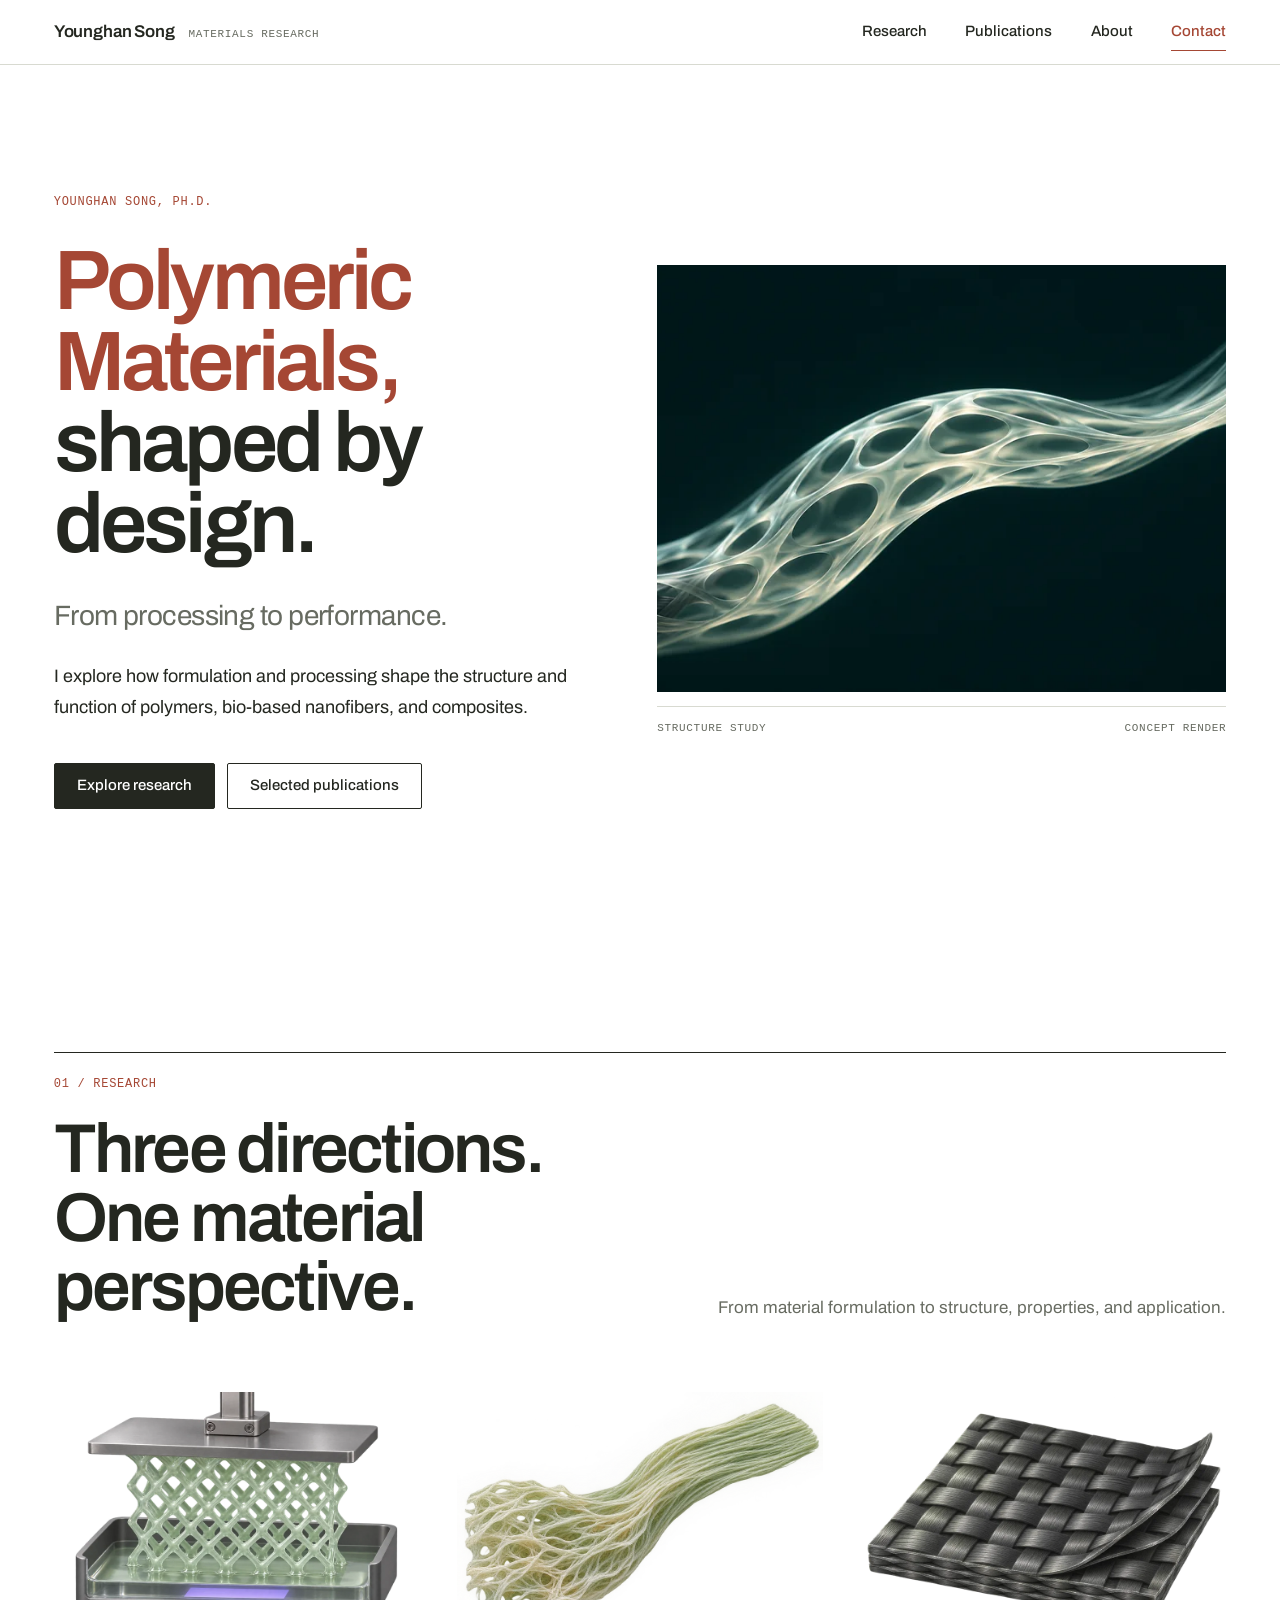
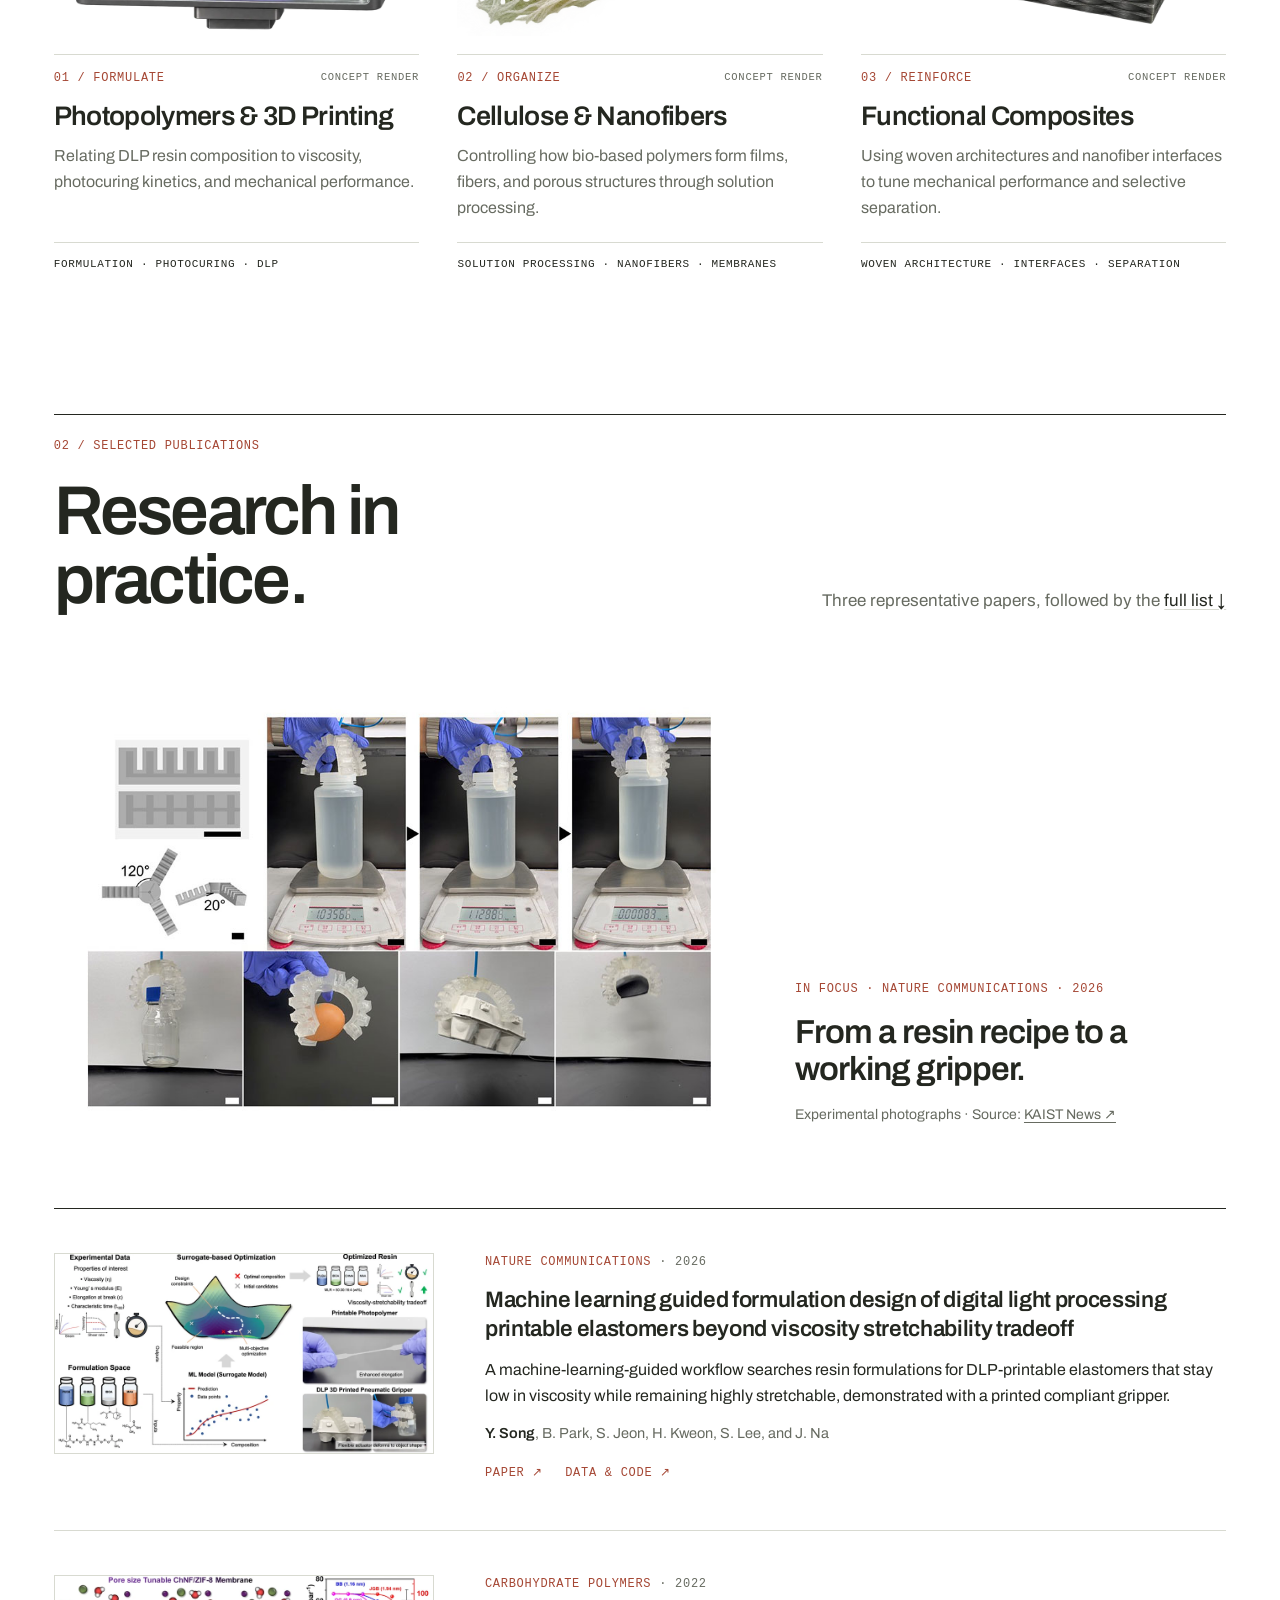
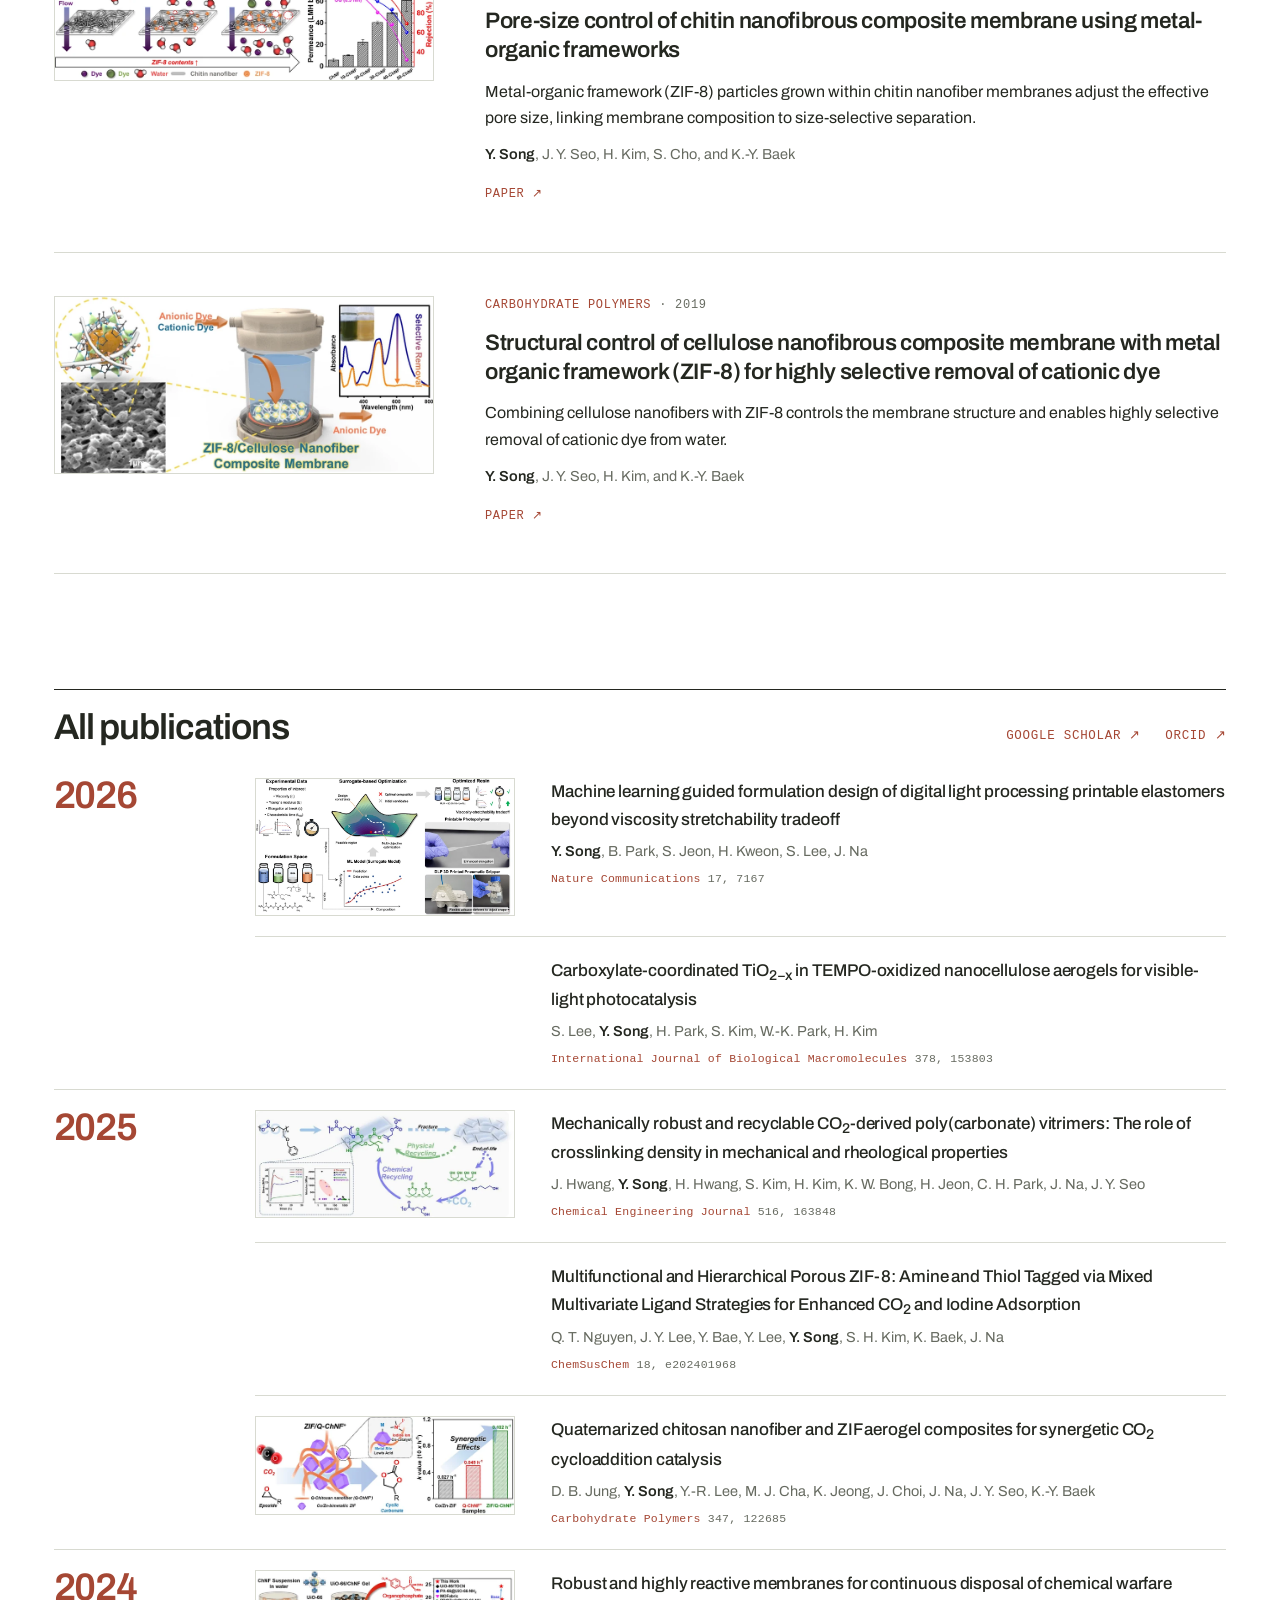
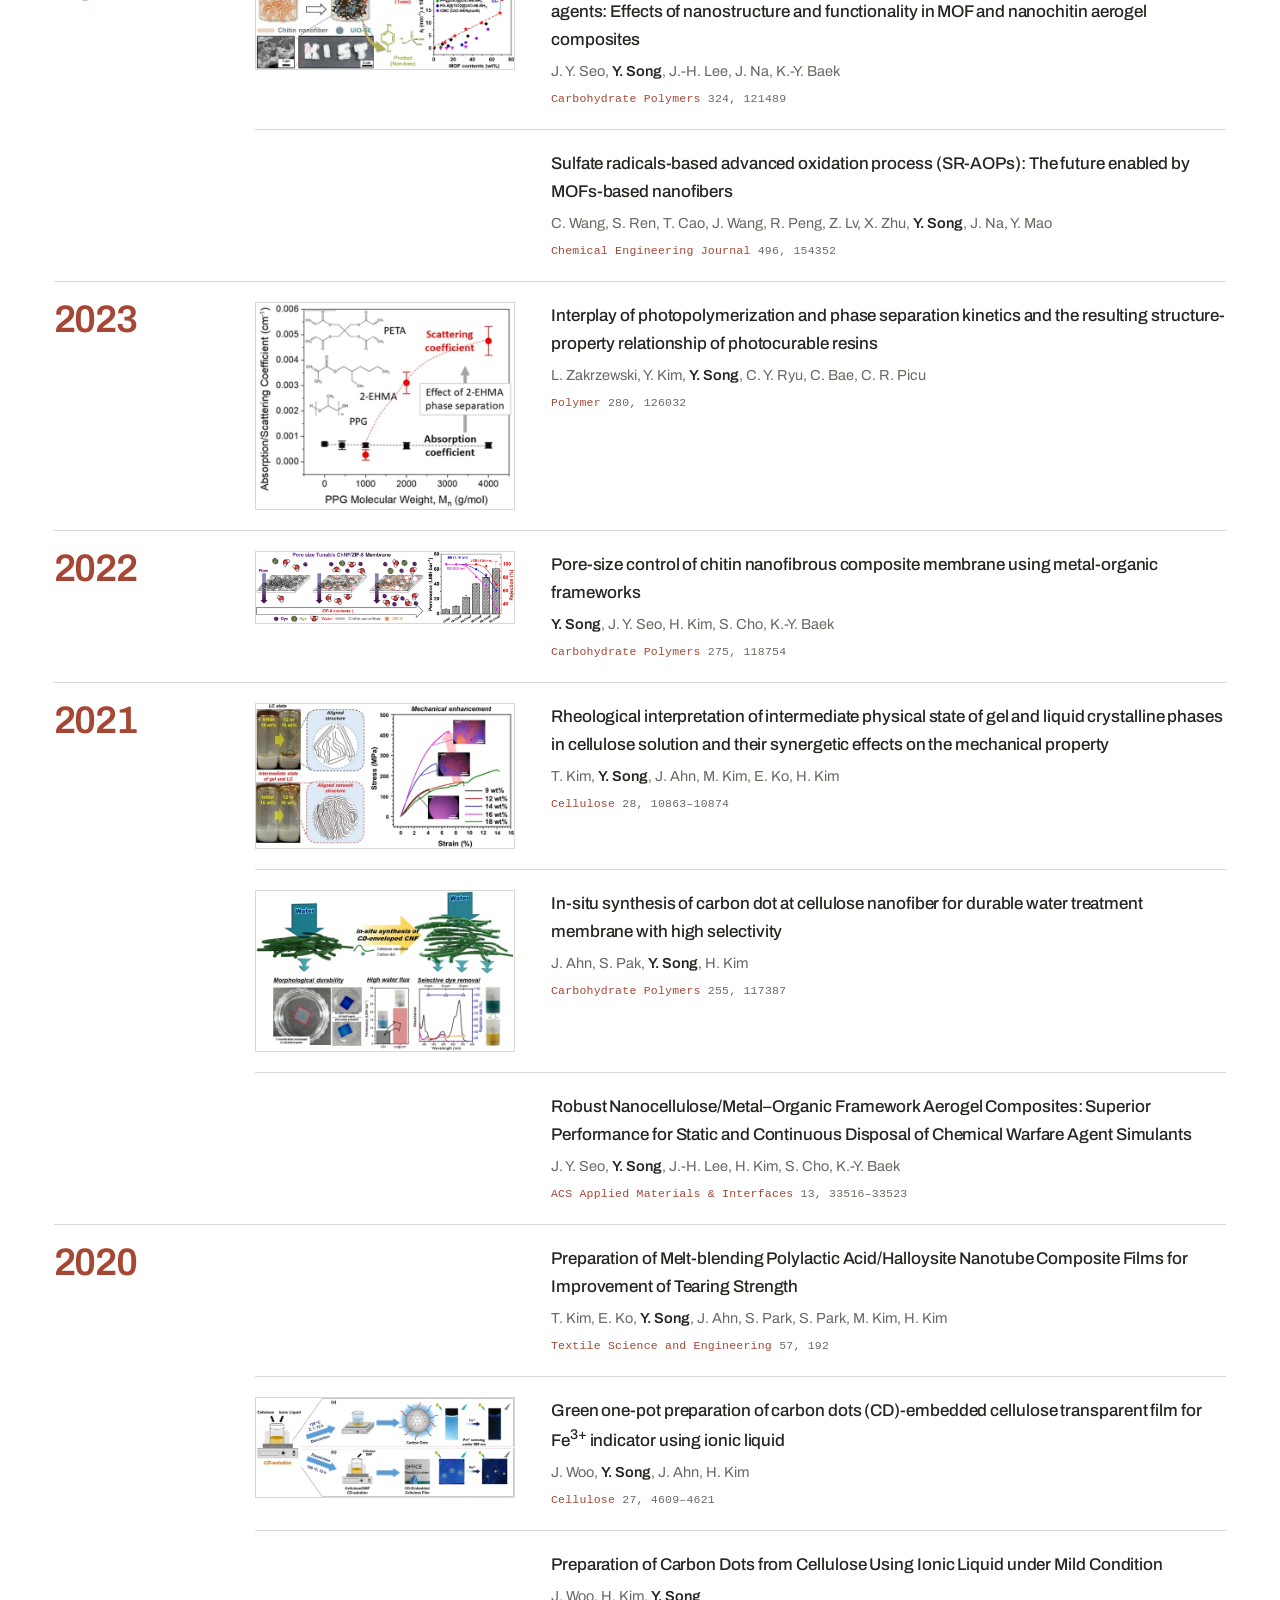
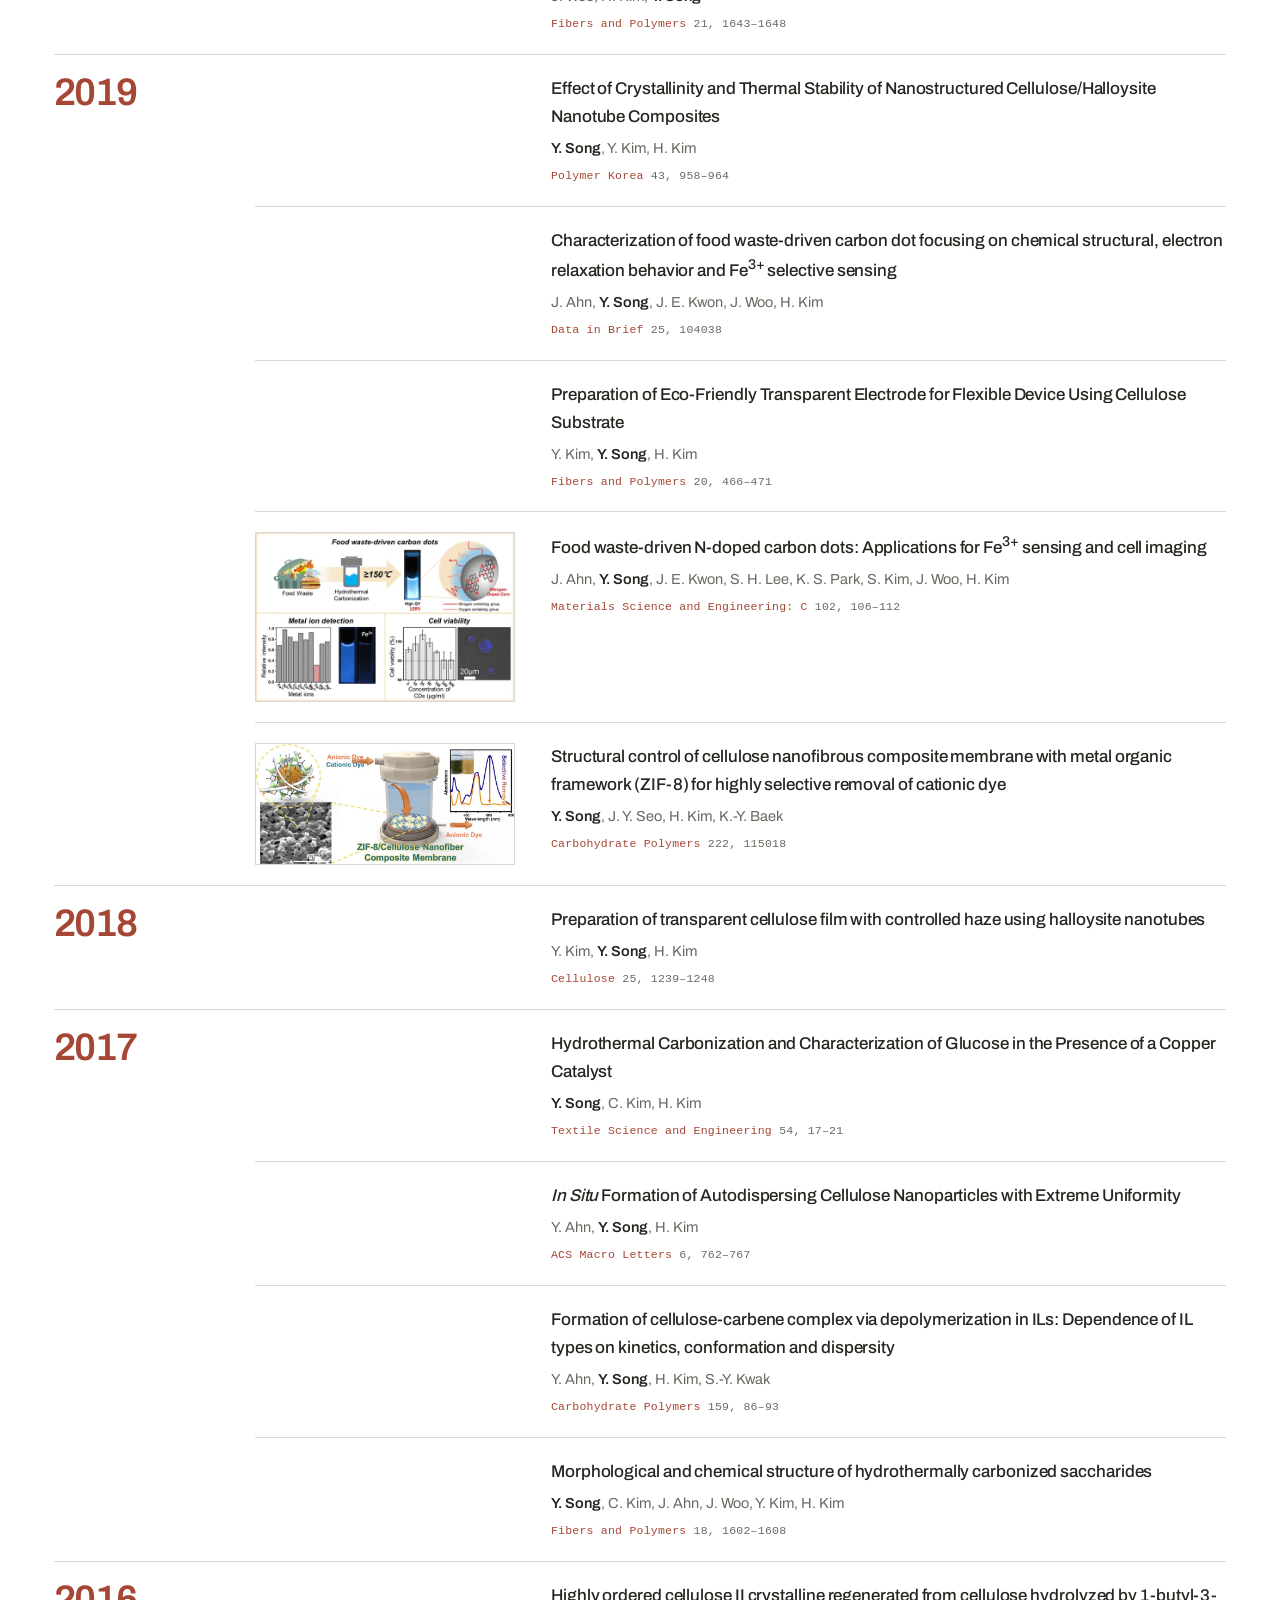
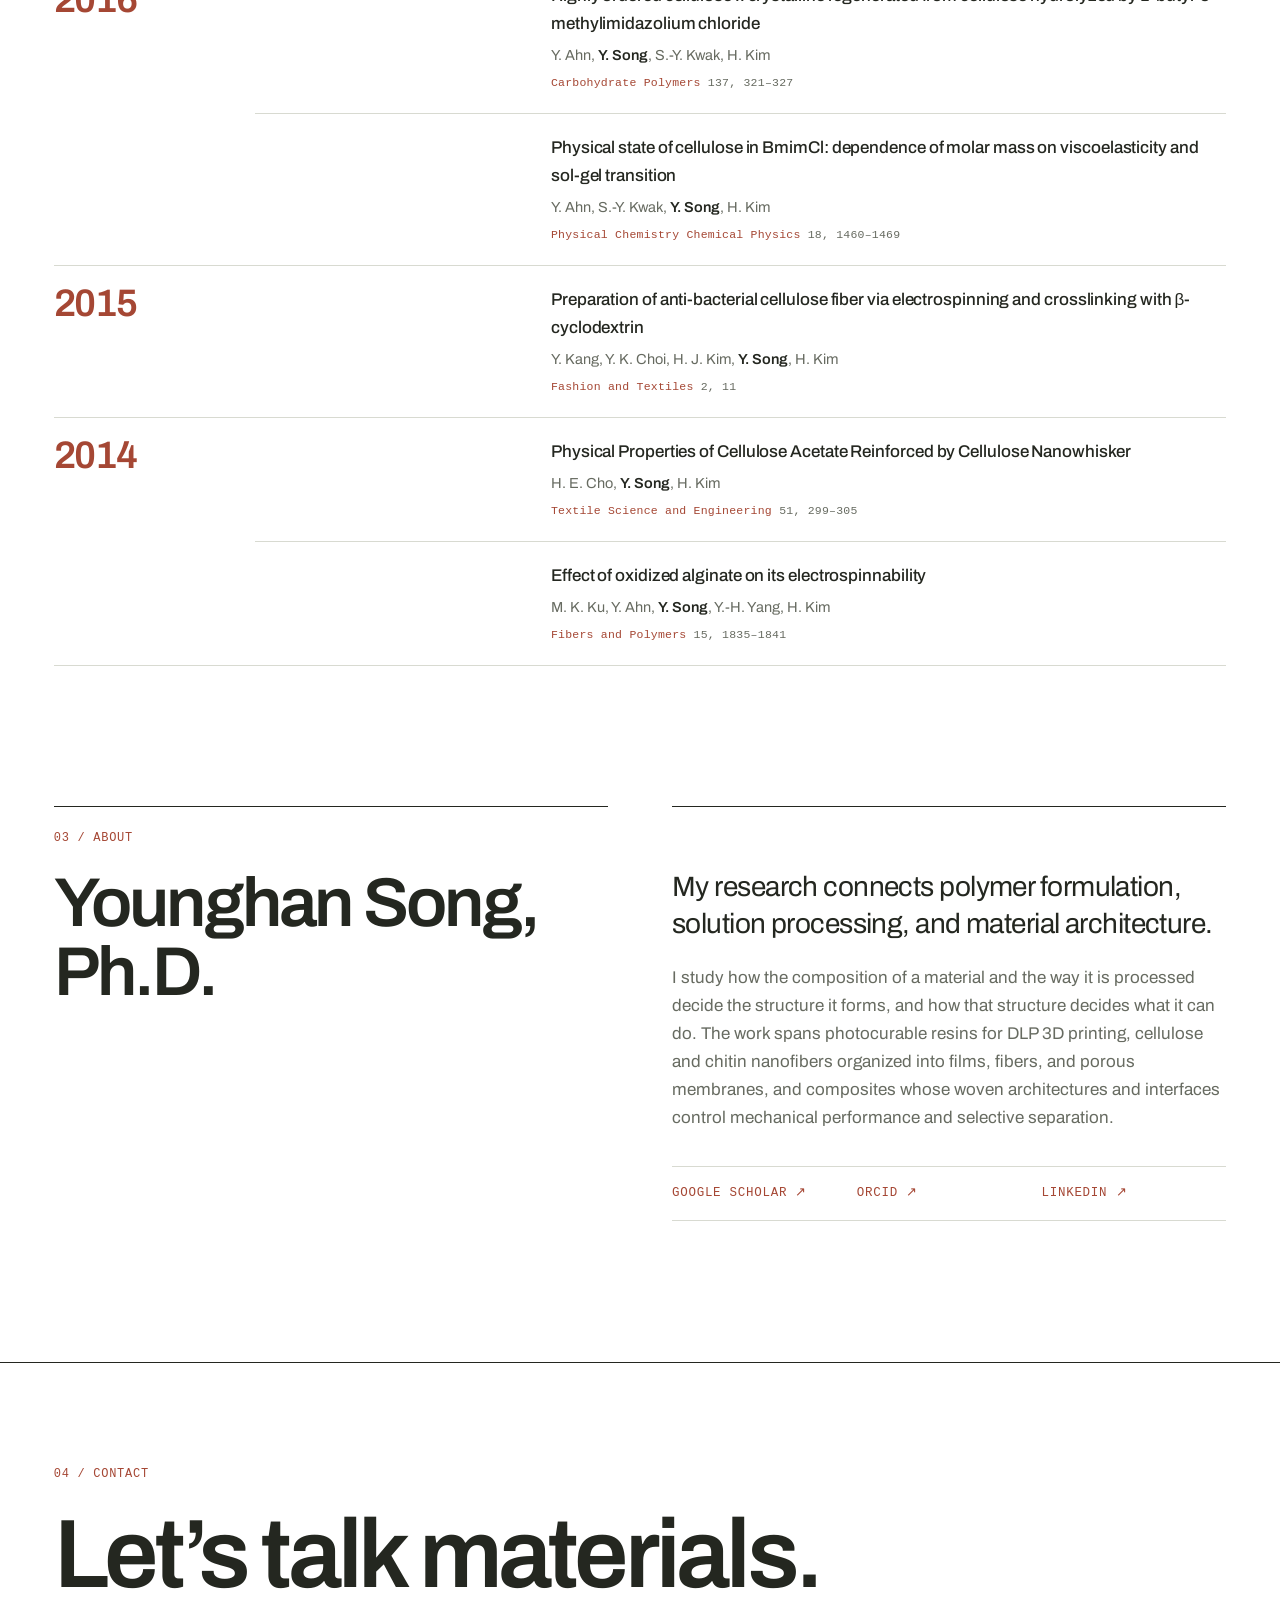
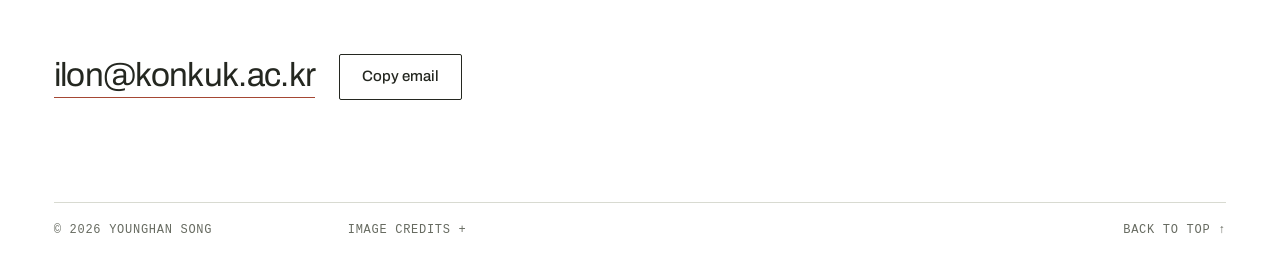
==== index.html @ 8dc2fe35 "White background Co-Authored-By: Claude Opus 5.5 <noreply@anthropic.com> Claude-Session: https://cla" ====
<!doctype html>
<html lang="en">
<head>
  <meta charset="utf-8">
  <meta name="viewport" content="width=device-width, initial-scale=1">
  <title>Younghan Song, Ph.D. · Polymeric Materials Research</title>
  <meta name="description" content="Younghan Song, Ph.D. Research on photopolymers and DLP 3D printing, cellulose and nanofibers, and functional composites: how formulation and processing shape structure and function.">
  <meta name="theme-color" content="#FFFFFF">
  <meta property="og:title" content="Younghan Song, Ph.D. · Polymeric Materials, shaped by design.">
  <meta property="og:description" content="Photopolymers & 3D printing, cellulose & nanofibers, and functional composites.">
  <meta property="og:type" content="website">
  <meta property="og:image" content="assets/img/research-dlp-900.webp">
  <link rel="icon" href="assets/img/favicon.svg" type="image/svg+xml">
  <link rel="preload" href="assets/fonts/archivo-400.woff2" as="font" type="font/woff2" crossorigin>
  <link rel="preload" href="assets/fonts/archivo-600.woff2" as="font" type="font/woff2" crossorigin>
  <link rel="stylesheet" href="assets/css/site.css?v=20261127061714">
  <script src="assets/js/site.js?v=20261127061714" defer></script>
</head>
<body>
  <a class="skip" href="#main">Skip to content</a>

  <header class="topbar" id="top">
    <div class="wrap topbar-inner">
      <a class="brand" href="#top" aria-label="Younghan Song, back to top">
        <span class="brand-name">Younghan Song</span>
        <span class="brand-tag mono">MATERIALS RESEARCH</span>
      </a>
      <button class="menu-toggle mono" type="button" aria-expanded="false" aria-controls="site-nav">Menu</button>
      <nav class="site-nav" id="site-nav" aria-label="Main">
        <a href="#research">Research</a>
        <a href="#publications">Publications</a>
        <a href="#about">About</a>
        <a href="#contact">Contact</a>
      </nav>
    </div>
  </header>

  <main id="main">
    <!-- ① Hero -->
    <section class="hero wrap" aria-labelledby="hero-title">
      <div class="hero-copy">
        <p class="eyebrow mono">Younghan Song, Ph.D.</p>
        <h1 id="hero-title"><span class="accent">Polymeric Materials,</span><br>shaped by design.</h1>
        <p class="hero-sub">From processing to performance.</p>
        <p class="hero-intro">I explore how formulation and processing shape the structure and function of polymers, bio-based nanofibers, and composites.</p>
        <div class="btn-row">
          <a class="btn btn-solid" href="#research">Explore research</a>
          <a class="btn btn-line" href="#publications">Selected publications</a>
        </div>
      </div>
      <figure class="hero-figure">
        <button class="figure-btn hero-img" type="button" data-lightbox
          data-src="assets/img/hero-material.webp"
          data-title="Material in motion"
          data-caption="A translucent porous fiber ribbon, from woven filaments to an open network and aligned fibers."
          data-credit="Concept render for this website. Not an experimental image.">
          <img src="assets/img/hero-material-1000.webp" srcset="assets/img/hero-material-1000.webp 1000w, assets/img/hero-material.webp 1774w" sizes="(max-width: 1024px) 100vw, 640px" width="1774" height="887" fetchpriority="high"
            alt="Concept render: a translucent porous fiber ribbon twisting across a dark teal background, woven at one end and splitting into fine aligned fibers at the other.">
          <span class="zoom mono" aria-hidden="true">Enlarge +</span>
        </button>
        <figcaption class="mono"><span>Structure study</span><span>Concept render</span></figcaption>
      </figure>
    </section>

    <!-- ② Research -->
    <section class="section wrap" id="research" aria-labelledby="research-title">
      <div class="section-head">
        <p class="section-num mono">01 / RESEARCH</p>
        <h2 id="research-title">Three directions.<br>One material perspective.</h2>
        <p class="section-lede">From material formulation to structure, properties, and application.</p>
      </div>

      <div class="research-grid">
        <article class="research-item" id="r-formulate">
          <button class="figure-btn" type="button" data-lightbox
            data-src="assets/img/research-dlp.webp"
            data-title="Photopolymers &amp; 3D Printing"
            data-caption="A transparent lattice printed beneath the build plate, rising from the resin vat above the light-curing window."
            data-credit="Concept render for this website. Not an experimental photograph.">
            <img src="assets/img/research-dlp-900.webp" width="900" height="600"
              alt="Concept render: a transparent lattice printed beneath a DLP build plate, rising from a resin vat above a light-curing window.">
            <span class="zoom mono" aria-hidden="true">Enlarge +</span>
          </button>
          <p class="item-label mono"><span>01 / FORMULATE</span><span>Concept render</span></p>
          <h3>Photopolymers &amp; 3D Printing</h3>
          <p>Relating DLP resin composition to viscosity, photocuring kinetics, and mechanical performance.</p>
          <p class="keywords mono">FORMULATION · PHOTOCURING · DLP</p>
        </article>

        <article class="research-item" id="r-organize">
          <button class="figure-btn" type="button" data-lightbox
            data-src="assets/img/research-cellulose.webp"
            data-title="Cellulose &amp; Nanofibers"
            data-caption="A porous nanofiber network gradually organizing into aligned fibers."
            data-credit="Concept render for this website. Not a microscope image.">
            <img src="assets/img/research-cellulose-900.webp" width="900" height="600"
              alt="Concept render: a porous nanofiber network transitioning into a bundle of aligned fibers." loading="lazy">
            <span class="zoom mono" aria-hidden="true">Enlarge +</span>
          </button>
          <p class="item-label mono"><span>02 / ORGANIZE</span><span>Concept render</span></p>
          <h3>Cellulose &amp; Nanofibers</h3>
          <p>Controlling how bio-based polymers form films, fibers, and porous structures through solution processing.</p>
          <p class="keywords mono">SOLUTION PROCESSING · NANOFIBERS · MEMBRANES</p>
        </article>

        <article class="research-item" id="r-reinforce">
          <button class="figure-btn" type="button" data-lightbox
            data-src="assets/img/research-composite.webp"
            data-title="Functional Composites"
            data-caption="Woven tows with visible fine filaments, stacked into a laminated carbon-fiber section."
            data-credit="Concept render for this website. Not an experimental photograph.">
            <img src="assets/img/research-composite-900.webp" width="900" height="600"
              alt="Concept render: woven fiber tows with fine filaments, stacked as a laminated carbon-fiber section with a lifted top ply." loading="lazy">
            <span class="zoom mono" aria-hidden="true">Enlarge +</span>
          </button>
          <p class="item-label mono"><span>03 / REINFORCE</span><span>Concept render</span></p>
          <h3>Functional Composites</h3>
          <p>Using woven architectures and nanofiber interfaces to tune mechanical performance and selective separation.</p>
          <p class="keywords mono">WOVEN ARCHITECTURE · INTERFACES · SEPARATION</p>
        </article>
      </div>
    </section>

    <!-- ③ Publications -->
    <section class="section wrap" id="publications" aria-labelledby="pub-title">
      <div class="section-head">
        <p class="section-num mono">02 / SELECTED PUBLICATIONS</p>
        <h2 id="pub-title">Research in practice.</h2>
        <p class="section-lede">Three representative papers, followed by the <a class="inline-link" href="#all-publications">full list ↓</a></p>
      </div>

      <figure class="feature">
        <button class="figure-btn feature-img" type="button" data-lightbox
          data-src="assets/img/gripper-photos.jpg"
          data-title="DLP-printed soft gripper"
          data-caption="Printed elastomer gripper handling everyday objects, from the 2026 Nature Communications study."
          data-credit="Experimental photographs. Source: KAIST News."
          data-credit-href="https://www.kaist.ac.kr/news/html/news/?GotoPage=5&amp;mng_no=66470&amp;mode=V">
          <img src="assets/img/gripper-photos.jpg" width="1000" height="647" loading="lazy"
            alt="Experimental photographs of a DLP-printed soft gripper grasping a water bottle, an egg, a carton and other objects.">
          <span class="zoom mono" aria-hidden="true">Enlarge +</span>
        </button>
        <figcaption class="feature-cap">
          <p class="mono">IN FOCUS · NATURE COMMUNICATIONS · 2026</p>
          <p class="feature-title">From a resin recipe to a working gripper.</p>
          <p class="muted">Experimental photographs · Source: <a href="https://www.kaist.ac.kr/news/html/news/?GotoPage=5&amp;mng_no=66470&amp;mode=V" target="_blank" rel="noopener">KAIST News ↗</a></p>
        </figcaption>
      </figure>

      <ol class="pub-list">
        <li class="pub">
          <button class="figure-btn pub-img" type="button" data-lightbox
            data-src="assets/img/toc-2026-natcommun-fig1.webp"
            data-title="Figure 1 · Nature Communications (2026)"
            data-caption="Machine-learning-guided formulation design: experimental data and formulation space feed a surrogate model, whose optimization yields a printable resin used for a pneumatic gripper."
            data-credit="Reproduced unaltered from Song et al., Nat. Commun. 17, 7167 (2026), Fig. 1. CC BY 4.0."
            data-credit-href="https://doi.org/10.1038/s41467-026-73735-4">
            <img src="assets/img/toc-2026-natcommun-fig1-900.webp" width="900" height="474" loading="lazy"
              alt="Figure 1 of the 2026 Nature Communications paper: formulation space and experimental data, a machine-learning surrogate model, surrogate-based optimization, and the optimized resin printed as a pneumatic gripper.">
            <span class="zoom mono" aria-hidden="true">Enlarge +</span>
          </button>
          <div class="pub-body">
            <p class="pub-meta mono"><span class="accent">Nature Communications</span> · 2026</p>
            <h3><a href="https://doi.org/10.1038/s41467-026-73735-4" target="_blank" rel="noopener">Machine learning guided formulation design of digital light processing printable elastomers beyond viscosity stretchability tradeoff</a></h3>
            <p class="pub-summary">A machine-learning-guided workflow searches resin formulations for DLP-printable elastomers that stay low in viscosity while remaining highly stretchable, demonstrated with a printed compliant gripper.</p>
            <p class="pub-authors"><strong>Y. Song</strong>, B. Park, S. Jeon, H. Kweon, S. Lee, and J. Na</p>
            <p class="pub-links mono">
              <a href="https://doi.org/10.1038/s41467-026-73735-4" target="_blank" rel="noopener">Paper ↗</a>
              <a href="https://doi.org/10.5281/zenodo.19389221" target="_blank" rel="noopener">Data &amp; code ↗</a>
            </p>
          </div>
        </li>

        <li class="pub">
          <button class="figure-btn pub-img" type="button" data-lightbox
            data-src="assets/img/toc-2022-chitin-zif8.webp"
            data-title="Graphical abstract · Carbohydrate Polymers (2022)"
            data-caption="Pore-size-tunable chitin nanofiber / ZIF-8 membranes: increasing ZIF-8 content raises water permeance while dye rejection depends on dye size."
            data-credit="Published graphical abstract, Song et al., Carbohydr. Polym. 275, 118754 (2022). © Elsevier."
            data-credit-href="https://doi.org/10.1016/j.carbpol.2021.118754">
            <img src="assets/img/toc-2022-chitin-zif8-900.webp" width="900" height="249" loading="lazy"
              alt="Graphical abstract of the 2022 Carbohydrate Polymers paper: chitin nanofiber membranes with increasing ZIF-8 content, and a chart of permeance and dye rejection.">
            <span class="zoom mono" aria-hidden="true">Enlarge +</span>
          </button>
          <div class="pub-body">
            <p class="pub-meta mono"><span class="accent">Carbohydrate Polymers</span> · 2022</p>
            <h3><a href="https://doi.org/10.1016/j.carbpol.2021.118754" target="_blank" rel="noopener">Pore-size control of chitin nanofibrous composite membrane using metal-organic frameworks</a></h3>
            <p class="pub-summary">Metal-organic framework (ZIF-8) particles grown within chitin nanofiber membranes adjust the effective pore size, linking membrane composition to size-selective separation.</p>
            <p class="pub-authors"><strong>Y. Song</strong>, J. Y. Seo, H. Kim, S. Cho, and K.-Y. Baek</p>
            <p class="pub-links mono">
              <a href="https://doi.org/10.1016/j.carbpol.2021.118754" target="_blank" rel="noopener">Paper ↗</a>
            </p>
          </div>
        </li>

        <li class="pub">
          <button class="figure-btn pub-img" type="button" data-lightbox
            data-src="assets/img/toc-2019-cellulose-zif8.webp"
            data-title="Graphical abstract · Carbohydrate Polymers (2019)"
            data-caption="A ZIF-8 / cellulose nanofiber composite membrane passes anionic dye while selectively removing cationic dye."
            data-credit="Published graphical abstract, Song et al., Carbohydr. Polym. 222, 115018 (2019). © Elsevier."
            data-credit-href="https://doi.org/10.1016/j.carbpol.2019.115018">
            <img src="assets/img/toc-2019-cellulose-zif8-900.webp" width="900" height="418" loading="lazy"
              alt="Graphical abstract of the 2019 Carbohydrate Polymers paper: ZIF-8 / cellulose nanofiber composite membrane in a filtration cell, an SEM image, and absorbance spectra showing selective removal of cationic dye.">
            <span class="zoom mono" aria-hidden="true">Enlarge +</span>
          </button>
          <div class="pub-body">
            <p class="pub-meta mono"><span class="accent">Carbohydrate Polymers</span> · 2019</p>
            <h3><a href="https://doi.org/10.1016/j.carbpol.2019.115018" target="_blank" rel="noopener">Structural control of cellulose nanofibrous composite membrane with metal organic framework (ZIF-8) for highly selective removal of cationic dye</a></h3>
            <p class="pub-summary">Combining cellulose nanofibers with ZIF-8 controls the membrane structure and enables highly selective removal of cationic dye from water.</p>
            <p class="pub-authors"><strong>Y. Song</strong>, J. Y. Seo, H. Kim, and K.-Y. Baek</p>
            <p class="pub-links mono">
              <a href="https://doi.org/10.1016/j.carbpol.2019.115018" target="_blank" rel="noopener">Paper ↗</a>
            </p>
          </div>
        </li>
      </ol>

      <div class="all-pubs" id="all-publications">
        <div class="all-head">
          <h3 class="all-title">All publications</h3>
          <p class="all-links mono"><a href="https://scholar.google.co.kr/citations?user=t_mzCmYAAAAJ&amp;hl=en" target="_blank" rel="noopener">Google Scholar ↗</a><a href="https://orcid.org/0000-0001-8236-3793" target="_blank" rel="noopener">ORCID ↗</a></p>
        </div>
        <ol class="year-groups">
<!-- PUBS:START -->
          <li class="year-group">
            <h4 class="year">2026</h4>
            <ol class="year-list">
              <li class="full-pub">
                <button class="figure-btn full-toc" type="button" data-lightbox data-src="assets/img/toc-2026-natcommun-fig1.webp" data-title="Machine learning guided formulation design of digital light processing printable elastomers beyond viscosity stretchability tradeoff" data-caption="Nature Communications 17, 7167 (2026)" data-credit="Published table-of-contents graphic. Nature Communications (2026). Source: CC BY 4.0, Fig. 1." data-credit-href="https://doi.org/10.1038/s41467-026-73735-4"><img src="assets/img/toc-2026-natcommun-fig1-900.webp" loading="lazy" alt="Table-of-contents graphic: Machine learning guided formulation design of digital light processing printable elastomers beyond viscosity stretchability tradeoff"></button>
                <div class="full-body">
                  <a class="full-title" href="https://doi.org/10.1038/s41467-026-73735-4" target="_blank" rel="noopener">Machine learning guided formulation design of digital light processing printable elastomers beyond viscosity stretchability tradeoff</a>
                  <p class="full-authors"><strong>Y. Song</strong>, B. Park, S. Jeon, H. Kweon, S. Lee, J. Na</p>
                  <p class="full-meta mono"><span class="accent">Nature Communications</span> 17, 7167</p>
                </div>
              </li>
              <li class="full-pub">
                <div class="full-toc is-empty" aria-hidden="true"></div>
                <div class="full-body">
                  <a class="full-title" href="https://doi.org/10.1016/j.ijbiomac.2026.153803" target="_blank" rel="noopener">Carboxylate-coordinated TiO<sub>2−x</sub> in TEMPO-oxidized nanocellulose aerogels for visible-light photocatalysis</a>
                  <p class="full-authors">S. Lee, <strong>Y. Song</strong>, H. Park, S. Kim, W.-K. Park, H. Kim</p>
                  <p class="full-meta mono"><span class="accent">International Journal of Biological Macromolecules</span> 378, 153803</p>
                </div>
              </li>
            </ol>
          </li>
          <li class="year-group">
            <h4 class="year">2025</h4>
            <ol class="year-list">
              <li class="full-pub">
                <button class="figure-btn full-toc" type="button" data-lightbox data-src="assets/img/ga-cej-2025-163848.webp" data-title="Mechanically robust and recyclable CO2-derived poly(carbonate) vitrimers: The role of crosslinking density in mechanical and rheological properties" data-caption="Chemical Engineering Journal 516, 163848 (2025)" data-credit="Published table-of-contents graphic. Chemical Engineering Journal (2025). Source: Elsevier." data-credit-href="https://doi.org/10.1016/j.cej.2025.163848"><img src="assets/img/ga-cej-2025-163848-600.webp" loading="lazy" alt="Table-of-contents graphic: Mechanically robust and recyclable CO2-derived poly(carbonate) vitrimers: The role of crosslinking density in mechanical and rheological properties"></button>
                <div class="full-body">
                  <a class="full-title" href="https://doi.org/10.1016/j.cej.2025.163848" target="_blank" rel="noopener">Mechanically robust and recyclable CO<sub>2</sub>-derived poly(carbonate) vitrimers: The role of crosslinking density in mechanical and rheological properties</a>
                  <p class="full-authors">J. Hwang, <strong>Y. Song</strong>, H. Hwang, S. Kim, H. Kim, K. W. Bong, H. Jeon, C. H. Park, J. Na, J. Y. Seo</p>
                  <p class="full-meta mono"><span class="accent">Chemical Engineering Journal</span> 516, 163848</p>
                </div>
              </li>
              <li class="full-pub">
                <div class="full-toc is-empty" aria-hidden="true"></div>
                <div class="full-body">
                  <a class="full-title" href="https://doi.org/10.1002/cssc.202401968" target="_blank" rel="noopener">Multifunctional and Hierarchical Porous ZIF-8: Amine and Thiol Tagged via Mixed Multivariate Ligand Strategies for Enhanced CO<sub>2</sub> and Iodine Adsorption</a>
                  <p class="full-authors">Q. T. Nguyen, J. Y. Lee, Y. Bae, Y. Lee, <strong>Y. Song</strong>, S. H. Kim, K. Baek, J. Na</p>
                  <p class="full-meta mono"><span class="accent">ChemSusChem</span> 18, e202401968</p>
                </div>
              </li>
              <li class="full-pub">
                <button class="figure-btn full-toc" type="button" data-lightbox data-src="assets/img/ga-carbpol-2025-122685.webp" data-title="Quaternarized chitosan nanofiber and ZIF aerogel composites for synergetic CO2 cycloaddition catalysis" data-caption="Carbohydrate Polymers 347, 122685 (2025)" data-credit="Published table-of-contents graphic. Carbohydrate Polymers (2025). Source: Elsevier." data-credit-href="https://doi.org/10.1016/j.carbpol.2024.122685"><img src="assets/img/ga-carbpol-2025-122685-600.webp" loading="lazy" alt="Table-of-contents graphic: Quaternarized chitosan nanofiber and ZIF aerogel composites for synergetic CO2 cycloaddition catalysis"></button>
                <div class="full-body">
                  <a class="full-title" href="https://doi.org/10.1016/j.carbpol.2024.122685" target="_blank" rel="noopener">Quaternarized chitosan nanofiber and ZIF aerogel composites for synergetic CO<sub>2</sub> cycloaddition catalysis</a>
                  <p class="full-authors">D. B. Jung, <strong>Y. Song</strong>, Y.-R. Lee, M. J. Cha, K. Jeong, J. Choi, J. Na, J. Y. Seo, K.-Y. Baek</p>
                  <p class="full-meta mono"><span class="accent">Carbohydrate Polymers</span> 347, 122685</p>
                </div>
              </li>
            </ol>
          </li>
          <li class="year-group">
            <h4 class="year">2024</h4>
            <ol class="year-list">
              <li class="full-pub">
                <button class="figure-btn full-toc" type="button" data-lightbox data-src="assets/img/ga-carbpol-2024-121489.webp" data-title="Robust and highly reactive membranes for continuous disposal of chemical warfare agents: Effects of nanostructure and functionality in MOF and nanochitin aerogel composites" data-caption="Carbohydrate Polymers 324, 121489 (2024)" data-credit="Published table-of-contents graphic. Carbohydrate Polymers (2024). Source: Elsevier." data-credit-href="https://doi.org/10.1016/j.carbpol.2023.121489"><img src="assets/img/ga-carbpol-2024-121489-600.webp" loading="lazy" alt="Table-of-contents graphic: Robust and highly reactive membranes for continuous disposal of chemical warfare agents: Effects of nanostructure and functionality in MOF and nanochitin aerogel composites"></button>
                <div class="full-body">
                  <a class="full-title" href="https://doi.org/10.1016/j.carbpol.2023.121489" target="_blank" rel="noopener">Robust and highly reactive membranes for continuous disposal of chemical warfare agents: Effects of nanostructure and functionality in MOF and nanochitin aerogel composites</a>
                  <p class="full-authors">J. Y. Seo, <strong>Y. Song</strong>, J.-H. Lee, J. Na, K.-Y. Baek</p>
                  <p class="full-meta mono"><span class="accent">Carbohydrate Polymers</span> 324, 121489</p>
                </div>
              </li>
              <li class="full-pub">
                <div class="full-toc is-empty" aria-hidden="true"></div>
                <div class="full-body">
                  <a class="full-title" href="https://doi.org/10.1016/j.cej.2024.154352" target="_blank" rel="noopener">Sulfate radicals-based advanced oxidation process (SR-AOPs): The future enabled by MOFs-based nanofibers</a>
                  <p class="full-authors">C. Wang, S. Ren, T. Cao, J. Wang, R. Peng, Z. Lv, X. Zhu, <strong>Y. Song</strong>, J. Na, Y. Mao</p>
                  <p class="full-meta mono"><span class="accent">Chemical Engineering Journal</span> 496, 154352</p>
                </div>
              </li>
            </ol>
          </li>
          <li class="year-group">
            <h4 class="year">2023</h4>
            <ol class="year-list">
              <li class="full-pub">
                <button class="figure-btn full-toc" type="button" data-lightbox data-src="assets/img/ga-polymer-2023.webp" data-title="Interplay of photopolymerization and phase separation kinetics and the resulting structure-property relationship of photocurable resins" data-caption="Polymer 280, 126032 (2023)" data-credit="Published table-of-contents graphic. Polymer (2023). Source: Elsevier." data-credit-href="https://doi.org/10.1016/j.polymer.2023.126032"><img src="assets/img/ga-polymer-2023-600.webp" loading="lazy" alt="Table-of-contents graphic: Interplay of photopolymerization and phase separation kinetics and the resulting structure-property relationship of photocurable resins"></button>
                <div class="full-body">
                  <a class="full-title" href="https://doi.org/10.1016/j.polymer.2023.126032" target="_blank" rel="noopener">Interplay of photopolymerization and phase separation kinetics and the resulting structure-property relationship of photocurable resins</a>
                  <p class="full-authors">L. Zakrzewski, Y. Kim, <strong>Y. Song</strong>, C. Y. Ryu, C. Bae, C. R. Picu</p>
                  <p class="full-meta mono"><span class="accent">Polymer</span> 280, 126032</p>
                </div>
              </li>
            </ol>
          </li>
          <li class="year-group">
            <h4 class="year">2022</h4>
            <ol class="year-list">
              <li class="full-pub">
                <button class="figure-btn full-toc" type="button" data-lightbox data-src="assets/img/toc-2022-chitin-zif8.webp" data-title="Pore-size control of chitin nanofibrous composite membrane using metal-organic frameworks" data-caption="Carbohydrate Polymers 275, 118754 (2022)" data-credit="Published table-of-contents graphic. Carbohydrate Polymers (2022). Source: Elsevier." data-credit-href="https://doi.org/10.1016/j.carbpol.2021.118754"><img src="assets/img/toc-2022-chitin-zif8-900.webp" loading="lazy" alt="Table-of-contents graphic: Pore-size control of chitin nanofibrous composite membrane using metal-organic frameworks"></button>
                <div class="full-body">
                  <a class="full-title" href="https://doi.org/10.1016/j.carbpol.2021.118754" target="_blank" rel="noopener">Pore-size control of chitin nanofibrous composite membrane using metal-organic frameworks</a>
                  <p class="full-authors"><strong>Y. Song</strong>, J. Y. Seo, H. Kim, S. Cho, K.-Y. Baek</p>
                  <p class="full-meta mono"><span class="accent">Carbohydrate Polymers</span> 275, 118754</p>
                </div>
              </li>
            </ol>
          </li>
          <li class="year-group">
            <h4 class="year">2021</h4>
            <ol class="year-list">
              <li class="full-pub">
                <button class="figure-btn full-toc" type="button" data-lightbox data-src="assets/img/ga-cellulose-2021.webp" data-title="Rheological interpretation of intermediate physical state of gel and liquid crystalline phases in cellulose solution and their synergetic effects on the mechanical property" data-caption="Cellulose 28, 10863–10874 (2021)" data-credit="Published table-of-contents graphic. Cellulose (2021). Source: Springer Nature." data-credit-href="https://doi.org/10.1007/s10570-021-04209-7"><img src="assets/img/ga-cellulose-2021-600.webp" loading="lazy" alt="Table-of-contents graphic: Rheological interpretation of intermediate physical state of gel and liquid crystalline phases in cellulose solution and their synergetic effects on the mechanical property"></button>
                <div class="full-body">
                  <a class="full-title" href="https://doi.org/10.1007/s10570-021-04209-7" target="_blank" rel="noopener">Rheological interpretation of intermediate physical state of gel and liquid crystalline phases in cellulose solution and their synergetic effects on the mechanical property</a>
                  <p class="full-authors">T. Kim, <strong>Y. Song</strong>, J. Ahn, M. Kim, E. Ko, H. Kim</p>
                  <p class="full-meta mono"><span class="accent">Cellulose</span> 28, 10863–10874</p>
                </div>
              </li>
              <li class="full-pub">
                <button class="figure-btn full-toc" type="button" data-lightbox data-src="assets/img/ga-carbpol-2021-117387.webp" data-title="In-situ synthesis of carbon dot at cellulose nanofiber for durable water treatment membrane with high selectivity" data-caption="Carbohydrate Polymers 255, 117387 (2021)" data-credit="Published table-of-contents graphic. Carbohydrate Polymers (2021). Source: Elsevier." data-credit-href="https://doi.org/10.1016/j.carbpol.2020.117387"><img src="assets/img/ga-carbpol-2021-117387-600.webp" loading="lazy" alt="Table-of-contents graphic: In-situ synthesis of carbon dot at cellulose nanofiber for durable water treatment membrane with high selectivity"></button>
                <div class="full-body">
                  <a class="full-title" href="https://doi.org/10.1016/j.carbpol.2020.117387" target="_blank" rel="noopener">In-situ synthesis of carbon dot at cellulose nanofiber for durable water treatment membrane with high selectivity</a>
                  <p class="full-authors">J. Ahn, S. Pak, <strong>Y. Song</strong>, H. Kim</p>
                  <p class="full-meta mono"><span class="accent">Carbohydrate Polymers</span> 255, 117387</p>
                </div>
              </li>
              <li class="full-pub">
                <div class="full-toc is-empty" aria-hidden="true"></div>
                <div class="full-body">
                  <a class="full-title" href="https://doi.org/10.1021/acsami.1c08138" target="_blank" rel="noopener">Robust Nanocellulose/Metal–Organic Framework Aerogel Composites: Superior Performance for Static and Continuous Disposal of Chemical Warfare Agent Simulants</a>
                  <p class="full-authors">J. Y. Seo, <strong>Y. Song</strong>, J.-H. Lee, H. Kim, S. Cho, K.-Y. Baek</p>
                  <p class="full-meta mono"><span class="accent">ACS Applied Materials &amp; Interfaces</span> 13, 33516–33523</p>
                </div>
              </li>
            </ol>
          </li>
          <li class="year-group">
            <h4 class="year">2020</h4>
            <ol class="year-list">
              <li class="full-pub">
                <div class="full-toc is-empty" aria-hidden="true"></div>
                <div class="full-body">
                  <a class="full-title" href="https://doi.org/10.12772/TSE.2020.57.192" target="_blank" rel="noopener">Preparation of Melt-blending Polylactic Acid/Halloysite Nanotube Composite Films for Improvement of Tearing Strength</a>
                  <p class="full-authors">T. Kim, E. Ko, <strong>Y. Song</strong>, J. Ahn, S. Park, S. Park, M. Kim, H. Kim</p>
                  <p class="full-meta mono"><span class="accent">Textile Science and Engineering</span> 57, 192</p>
                </div>
              </li>
              <li class="full-pub">
                <button class="figure-btn full-toc" type="button" data-lightbox data-src="assets/img/ga-cellulose-2020.webp" data-title="Green one-pot preparation of carbon dots (CD)-embedded cellulose transparent film for Fe3+ indicator using ionic liquid" data-caption="Cellulose 27, 4609–4621 (2020)" data-credit="Published table-of-contents graphic. Cellulose (2020). Source: Springer Nature." data-credit-href="https://doi.org/10.1007/s10570-020-03099-5"><img src="assets/img/ga-cellulose-2020-600.webp" loading="lazy" alt="Table-of-contents graphic: Green one-pot preparation of carbon dots (CD)-embedded cellulose transparent film for Fe3+ indicator using ionic liquid"></button>
                <div class="full-body">
                  <a class="full-title" href="https://doi.org/10.1007/s10570-020-03099-5" target="_blank" rel="noopener">Green one-pot preparation of carbon dots (CD)-embedded cellulose transparent film for Fe<sup>3+</sup> indicator using ionic liquid</a>
                  <p class="full-authors">J. Woo, <strong>Y. Song</strong>, J. Ahn, H. Kim</p>
                  <p class="full-meta mono"><span class="accent">Cellulose</span> 27, 4609–4621</p>
                </div>
              </li>
              <li class="full-pub">
                <div class="full-toc is-empty" aria-hidden="true"></div>
                <div class="full-body">
                  <a class="full-title" href="https://doi.org/10.1007/s12221-020-9934-4" target="_blank" rel="noopener">Preparation of Carbon Dots from Cellulose Using Ionic Liquid under Mild Condition</a>
                  <p class="full-authors">J. Woo, H. Kim, <strong>Y. Song</strong></p>
                  <p class="full-meta mono"><span class="accent">Fibers and Polymers</span> 21, 1643–1648</p>
                </div>
              </li>
            </ol>
          </li>
          <li class="year-group">
            <h4 class="year">2019</h4>
            <ol class="year-list">
              <li class="full-pub">
                <div class="full-toc is-empty" aria-hidden="true"></div>
                <div class="full-body">
                  <a class="full-title" href="https://doi.org/10.7317/pk.2019.43.6.958" target="_blank" rel="noopener">Effect of Crystallinity and Thermal Stability of Nanostructured Cellulose/Halloysite Nanotube Composites</a>
                  <p class="full-authors"><strong>Y. Song</strong>, Y. Kim, H. Kim</p>
                  <p class="full-meta mono"><span class="accent">Polymer Korea</span> 43, 958–964</p>
                </div>
              </li>
              <li class="full-pub">
                <div class="full-toc is-empty" aria-hidden="true"></div>
                <div class="full-body">
                  <a class="full-title" href="https://doi.org/10.1016/j.dib.2019.104038" target="_blank" rel="noopener">Characterization of food waste-driven carbon dot focusing on chemical structural, electron relaxation behavior and Fe<sup>3+</sup> selective sensing</a>
                  <p class="full-authors">J. Ahn, <strong>Y. Song</strong>, J. E. Kwon, J. Woo, H. Kim</p>
                  <p class="full-meta mono"><span class="accent">Data in Brief</span> 25, 104038</p>
                </div>
              </li>
              <li class="full-pub">
                <div class="full-toc is-empty" aria-hidden="true"></div>
                <div class="full-body">
                  <a class="full-title" href="https://doi.org/10.1007/s12221-019-1038-7" target="_blank" rel="noopener">Preparation of Eco-Friendly Transparent Electrode for Flexible Device Using Cellulose Substrate</a>
                  <p class="full-authors">Y. Kim, <strong>Y. Song</strong>, H. Kim</p>
                  <p class="full-meta mono"><span class="accent">Fibers and Polymers</span> 20, 466–471</p>
                </div>
              </li>
              <li class="full-pub">
                <button class="figure-btn full-toc" type="button" data-lightbox data-src="assets/img/ga-msec-2019.webp" data-title="Food waste-driven N-doped carbon dots: Applications for Fe3+ sensing and cell imaging" data-caption="Materials Science and Engineering: C 102, 106–112 (2019)" data-credit="Published table-of-contents graphic. Materials Science and Engineering: C (2019). Source: Elsevier." data-credit-href="https://doi.org/10.1016/j.msec.2019.04.019"><img src="assets/img/ga-msec-2019-600.webp" loading="lazy" alt="Table-of-contents graphic: Food waste-driven N-doped carbon dots: Applications for Fe3+ sensing and cell imaging"></button>
                <div class="full-body">
                  <a class="full-title" href="https://doi.org/10.1016/j.msec.2019.04.019" target="_blank" rel="noopener">Food waste-driven N-doped carbon dots: Applications for Fe<sup>3+</sup> sensing and cell imaging</a>
                  <p class="full-authors">J. Ahn, <strong>Y. Song</strong>, J. E. Kwon, S. H. Lee, K. S. Park, S. Kim, J. Woo, H. Kim</p>
                  <p class="full-meta mono"><span class="accent">Materials Science and Engineering: C</span> 102, 106–112</p>
                </div>
              </li>
              <li class="full-pub">
                <button class="figure-btn full-toc" type="button" data-lightbox data-src="assets/img/toc-2019-cellulose-zif8.webp" data-title="Structural control of cellulose nanofibrous composite membrane with metal organic framework (ZIF-8) for highly selective removal of cationic dye" data-caption="Carbohydrate Polymers 222, 115018 (2019)" data-credit="Published table-of-contents graphic. Carbohydrate Polymers (2019). Source: Elsevier." data-credit-href="https://doi.org/10.1016/j.carbpol.2019.115018"><img src="assets/img/toc-2019-cellulose-zif8-900.webp" loading="lazy" alt="Table-of-contents graphic: Structural control of cellulose nanofibrous composite membrane with metal organic framework (ZIF-8) for highly selective removal of cationic dye"></button>
                <div class="full-body">
                  <a class="full-title" href="https://doi.org/10.1016/j.carbpol.2019.115018" target="_blank" rel="noopener">Structural control of cellulose nanofibrous composite membrane with metal organic framework (ZIF-8) for highly selective removal of cationic dye</a>
                  <p class="full-authors"><strong>Y. Song</strong>, J. Y. Seo, H. Kim, K.-Y. Baek</p>
                  <p class="full-meta mono"><span class="accent">Carbohydrate Polymers</span> 222, 115018</p>
                </div>
              </li>
            </ol>
          </li>
          <li class="year-group">
            <h4 class="year">2018</h4>
            <ol class="year-list">
              <li class="full-pub">
                <div class="full-toc is-empty" aria-hidden="true"></div>
                <div class="full-body">
                  <a class="full-title" href="https://doi.org/10.1007/s10570-017-1625-y" target="_blank" rel="noopener">Preparation of transparent cellulose film with controlled haze using halloysite nanotubes</a>
                  <p class="full-authors">Y. Kim, <strong>Y. Song</strong>, H. Kim</p>
                  <p class="full-meta mono"><span class="accent">Cellulose</span> 25, 1239–1248</p>
                </div>
              </li>
            </ol>
          </li>
          <li class="year-group">
            <h4 class="year">2017</h4>
            <ol class="year-list">
              <li class="full-pub">
                <div class="full-toc is-empty" aria-hidden="true"></div>
                <div class="full-body">
                  <a class="full-title" href="https://doi.org/10.12772/tse.2017.54.017" target="_blank" rel="noopener">Hydrothermal Carbonization and Characterization of Glucose in the Presence of a Copper Catalyst</a>
                  <p class="full-authors"><strong>Y. Song</strong>, C. Kim, H. Kim</p>
                  <p class="full-meta mono"><span class="accent">Textile Science and Engineering</span> 54, 17–21</p>
                </div>
              </li>
              <li class="full-pub">
                <div class="full-toc is-empty" aria-hidden="true"></div>
                <div class="full-body">
                  <a class="full-title" href="https://doi.org/10.1021/acsmacrolett.7b00307" target="_blank" rel="noopener"><i>In Situ</i> Formation of Autodispersing Cellulose Nanoparticles with Extreme Uniformity</a>
                  <p class="full-authors">Y. Ahn, <strong>Y. Song</strong>, H. Kim</p>
                  <p class="full-meta mono"><span class="accent">ACS Macro Letters</span> 6, 762–767</p>
                </div>
              </li>
              <li class="full-pub">
                <div class="full-toc is-empty" aria-hidden="true"></div>
                <div class="full-body">
                  <a class="full-title" href="https://doi.org/10.1016/j.carbpol.2016.12.022" target="_blank" rel="noopener">Formation of cellulose-carbene complex via depolymerization in ILs: Dependence of IL types on kinetics, conformation and dispersity</a>
                  <p class="full-authors">Y. Ahn, <strong>Y. Song</strong>, H. Kim, S.-Y. Kwak</p>
                  <p class="full-meta mono"><span class="accent">Carbohydrate Polymers</span> 159, 86–93</p>
                </div>
              </li>
              <li class="full-pub">
                <div class="full-toc is-empty" aria-hidden="true"></div>
                <div class="full-body">
                  <a class="full-title" href="https://doi.org/10.1007/s12221-017-7079-x" target="_blank" rel="noopener">Morphological and chemical structure of hydrothermally carbonized saccharides</a>
                  <p class="full-authors"><strong>Y. Song</strong>, C. Kim, J. Ahn, J. Woo, Y. Kim, H. Kim</p>
                  <p class="full-meta mono"><span class="accent">Fibers and Polymers</span> 18, 1602–1608</p>
                </div>
              </li>
            </ol>
          </li>
          <li class="year-group">
            <h4 class="year">2016</h4>
            <ol class="year-list">
              <li class="full-pub">
                <div class="full-toc is-empty" aria-hidden="true"></div>
                <div class="full-body">
                  <a class="full-title" href="https://doi.org/10.1016/j.carbpol.2015.10.006" target="_blank" rel="noopener">Highly ordered cellulose II crystalline regenerated from cellulose hydrolyzed by 1-butyl-3-methylimidazolium chloride</a>
                  <p class="full-authors">Y. Ahn, <strong>Y. Song</strong>, S.-Y. Kwak, H. Kim</p>
                  <p class="full-meta mono"><span class="accent">Carbohydrate Polymers</span> 137, 321–327</p>
                </div>
              </li>
              <li class="full-pub">
                <div class="full-toc is-empty" aria-hidden="true"></div>
                <div class="full-body">
                  <a class="full-title" href="https://doi.org/10.1039/c5cp06616f" target="_blank" rel="noopener">Physical state of cellulose in BmimCl: dependence of molar mass on viscoelasticity and sol-gel transition</a>
                  <p class="full-authors">Y. Ahn, S.-Y. Kwak, <strong>Y. Song</strong>, H. Kim</p>
                  <p class="full-meta mono"><span class="accent">Physical Chemistry Chemical Physics</span> 18, 1460–1469</p>
                </div>
              </li>
            </ol>
          </li>
          <li class="year-group">
            <h4 class="year">2015</h4>
            <ol class="year-list">
              <li class="full-pub">
                <div class="full-toc is-empty" aria-hidden="true"></div>
                <div class="full-body">
                  <a class="full-title" href="https://doi.org/10.1186/s40691-015-0036-7" target="_blank" rel="noopener">Preparation of anti-bacterial cellulose fiber via electrospinning and crosslinking with β-cyclodextrin</a>
                  <p class="full-authors">Y. Kang, Y. K. Choi, H. J. Kim, <strong>Y. Song</strong>, H. Kim</p>
                  <p class="full-meta mono"><span class="accent">Fashion and Textiles</span> 2, 11</p>
                </div>
              </li>
            </ol>
          </li>
          <li class="year-group">
            <h4 class="year">2014</h4>
            <ol class="year-list">
              <li class="full-pub">
                <div class="full-toc is-empty" aria-hidden="true"></div>
                <div class="full-body">
                  <a class="full-title" href="https://doi.org/10.12772/tse.2014.51.299" target="_blank" rel="noopener">Physical Properties of Cellulose Acetate Reinforced by Cellulose Nanowhisker</a>
                  <p class="full-authors">H. E. Cho, <strong>Y. Song</strong>, H. Kim</p>
                  <p class="full-meta mono"><span class="accent">Textile Science and Engineering</span> 51, 299–305</p>
                </div>
              </li>
              <li class="full-pub">
                <div class="full-toc is-empty" aria-hidden="true"></div>
                <div class="full-body">
                  <a class="full-title" href="https://doi.org/10.1007/s12221-014-1835-y" target="_blank" rel="noopener">Effect of oxidized alginate on its electrospinnability</a>
                  <p class="full-authors">M. K. Ku, Y. Ahn, <strong>Y. Song</strong>, Y.-H. Yang, H. Kim</p>
                  <p class="full-meta mono"><span class="accent">Fibers and Polymers</span> 15, 1835–1841</p>
                </div>
              </li>
            </ol>
          </li>
<!-- PUBS:END -->
        </ol>
      </div>
    </section>

    <!-- ④ About -->
    <section class="section wrap about" id="about" aria-labelledby="about-title">
      <div class="section-head">
        <p class="section-num mono">03 / ABOUT</p>
        <h2 id="about-title">Younghan Song, Ph.D.</h2>
      </div>
      <div class="about-body">
        <p class="about-lead">My research connects polymer formulation, solution processing, and material architecture.</p>
        <p>I study how the composition of a material and the way it is processed decide the structure it forms, and how that structure decides what it can do. The work spans photocurable resins for DLP 3D printing, cellulose and chitin nanofibers organized into films, fibers, and porous membranes, and composites whose woven architectures and interfaces control mechanical performance and selective separation.</p>
        <ul class="profile-links mono" aria-label="Profiles">
          <li><a href="https://scholar.google.co.kr/citations?user=t_mzCmYAAAAJ&amp;hl=en" target="_blank" rel="noopener">Google Scholar <span aria-hidden="true">↗</span></a></li>
          <li><a href="https://orcid.org/0000-0001-8236-3793" target="_blank" rel="noopener">ORCID <span aria-hidden="true">↗</span></a></li>
          <li><a href="https://www.linkedin.com/in/younghan-song-247b8a157" target="_blank" rel="noopener">LinkedIn <span aria-hidden="true">↗</span></a></li>
        </ul>
      </div>
    </section>
  </main>

  <!-- ⑤ Contact -->
  <footer class="contact" id="contact" aria-labelledby="contact-title">
    <div class="wrap">
      <p class="section-num mono">04 / CONTACT</p>
      <h2 id="contact-title">Let’s talk materials.</h2>
      <div class="contact-row">
        <a class="contact-email" href="mailto:ilon@konkuk.ac.kr">ilon@konkuk.ac.kr</a>
        <button class="btn btn-line copy-btn" type="button" data-copy="ilon@konkuk.ac.kr">Copy email</button>
        <span class="copy-status mono" role="status" aria-live="polite"></span>
      </div>
      <div class="footerline mono">
        <span>© 2026 Younghan Song</span>
        <details class="credits">
          <summary>Image credits</summary>
          <div class="credits-body">
            <p><strong>Hero and research images</strong>: concept renders made for this website. They are illustrations, not experimental photographs or microscope images.</p>
            <p><strong>Publication figures</strong>: table-of-contents graphics in the publication list are the published images (Elsevier, Springer Nature), shown unaltered and linked to each paper. Featured: published graphical abstracts of the 2019 and 2022 <em>Carbohydrate Polymers</em> papers (© Elsevier), and Fig. 1 of the 2026 <em>Nature Communications</em> paper (CC BY 4.0), shown unaltered.</p>
            <p><strong>Gripper photographs</strong>: <a href="https://www.kaist.ac.kr/news/html/news/?GotoPage=5&amp;mng_no=66470&amp;mode=V" target="_blank" rel="noopener">KAIST News ↗</a></p>
            <p><strong>Typeface</strong>: Archivo (<a href="assets/fonts/Archivo-OFL.txt">SIL Open Font License</a>). Design references: <a href="https://mai.seoultech.ac.kr/" target="_blank" rel="noopener">MAI, SeoulTech</a> and <a href="https://kihoon-son.github.io/#publications" target="_blank" rel="noopener">Kihoon Son</a>. <a href="concepts/">Earlier design studies</a>.</p>
          </div>
        </details>
        <a href="#top" class="to-top">Back to top ↑</a>
      </div>
    </div>
  </footer>

  <dialog class="lightbox" aria-labelledby="lb-title">
    <div class="lb-inner">
      <div class="lb-bar">
        <p class="mono lb-count"></p>
        <div class="lb-nav">
          <button class="mono" type="button" data-step="-1" aria-label="Previous image">← Prev</button>
          <button class="mono" type="button" data-step="1" aria-label="Next image">Next →</button>
          <button class="lb-close mono" type="button" data-close>Close ×</button>
        </div>
      </div>
      <div class="lb-figure"><img alt=""></div>
      <div class="lb-text">
        <h2 id="lb-title"></h2>
        <p class="lb-caption"></p>
        <p class="lb-credit mono"></p>
      </div>
    </div>
  </dialog>
</body>
</html>
---- assets/css/site.css ----
/* Younghan Song · research homepage
   Palette and type follow the approved ivory "Three directions" screen. */

@font-face { font-family: "Archivo"; src: url("../fonts/archivo-400.woff2") format("woff2"); font-weight: 400; font-display: swap; }
@font-face { font-family: "Archivo"; src: url("../fonts/archivo-500.woff2") format("woff2"); font-weight: 500; font-display: swap; }
@font-face { font-family: "Archivo"; src: url("../fonts/archivo-600.woff2") format("woff2"); font-weight: 600; font-display: swap; }
@font-face { font-family: "Archivo"; src: url("../fonts/archivo-700.woff2") format("woff2"); font-weight: 700; font-display: swap; }

:root {
  --bg: #FFFFFF;
  --ink: #242720;
  --muted: #676B61;
  --accent: #A54734;
  --line: #D8DAD1;
  --panel: #F4F4F1;
  --sans: "Archivo", "Helvetica Neue", Arial, sans-serif;
  --mono: ui-monospace, "SFMono-Regular", "JetBrains Mono", Menlo, Consolas, monospace;
  --max: 1280px;
  --gutter: clamp(20px, 4.2vw, 56px);
  --section: clamp(88px, 11vw, 152px);
}

*, *::before, *::after { box-sizing: border-box; }
html { scroll-behavior: smooth; scroll-padding-top: 76px; -webkit-text-size-adjust: 100%; }
body {
  margin: 0; background: var(--bg); color: var(--ink);
  font-family: var(--sans); font-size: 17px; line-height: 1.65;
  -webkit-font-smoothing: antialiased; text-rendering: optimizeLegibility;
}
img { display: block; max-width: 100%; height: auto; }
a { color: inherit; }
h1, h2, h3 { margin: 0; font-weight: 600; color: var(--ink); }
p { margin: 0; }
button { font: inherit; color: inherit; }
:focus-visible { outline: 2px solid var(--accent); outline-offset: 3px; }

.wrap { width: 100%; max-width: calc(var(--max) + var(--gutter) * 2); margin-inline: auto; padding-inline: var(--gutter); }
.mono { font-family: var(--mono); font-size: 12px; letter-spacing: .06em; text-transform: uppercase; font-weight: 400; }
.muted { color: var(--muted); }
.accent { color: var(--accent); }

.skip { position: absolute; left: 12px; top: -60px; z-index: 100; background: var(--ink); color: var(--bg); padding: 10px 14px; text-decoration: none; }
.skip:focus { top: 12px; }

/* ---------- Top bar ---------- */
.topbar {
  position: sticky; top: 0; z-index: 20;
  background: rgba(255, 255, 255, .94);
  -webkit-backdrop-filter: saturate(1.2) blur(8px); backdrop-filter: saturate(1.2) blur(8px);
  border-bottom: 1px solid var(--line);
}
.topbar-inner { display: flex; align-items: center; justify-content: space-between; min-height: 64px; gap: 24px; }
.brand { display: flex; align-items: baseline; gap: 14px; text-decoration: none; }
.brand-name { font-weight: 600; font-size: 17px; letter-spacing: -.01em; }
.brand-tag { color: var(--muted); font-size: 11px; }
.site-nav { display: flex; gap: clamp(20px, 3vw, 40px); }
.site-nav a { text-decoration: none; font-size: 15px; font-weight: 500; padding: 6px 0; border-bottom: 1px solid transparent; transition: border-color .2s, color .2s; }
.site-nav a:hover, .site-nav a[aria-current="true"] { color: var(--accent); border-bottom-color: var(--accent); }
.menu-toggle { display: none; background: none; border: 1px solid var(--line); padding: 8px 12px; cursor: pointer; }

/* ---------- Buttons ---------- */
.btn-row { display: flex; flex-wrap: wrap; gap: 12px; }
.btn {
  display: inline-flex; align-items: center; justify-content: center; min-height: 46px;
  padding: 0 22px; font-size: 15px; font-weight: 500; text-decoration: none; cursor: pointer;
  border: 1px solid var(--ink); border-radius: 2px; transition: background .2s, color .2s, border-color .2s;
}
.btn-solid { background: var(--ink); color: var(--bg); }
.btn-solid:hover { background: var(--accent); border-color: var(--accent); }
.btn-line { background: transparent; color: var(--ink); }
.btn-line:hover { border-color: var(--accent); color: var(--accent); }

/* ---------- Hero ---------- */
.hero {
  display: grid; grid-template-columns: minmax(0, 1.55fr) minmax(0, 1fr); gap: clamp(40px, 6vw, 96px);
  align-items: end; padding-top: clamp(72px, 10vw, 140px); padding-bottom: clamp(64px, 8vw, 112px);
}
.eyebrow { color: var(--accent); margin-bottom: 28px; }
.hero h1 { font-size: clamp(48px, 8.4vw, 112px); line-height: .96; letter-spacing: -.045em; font-weight: 600; }
.hero-sub { margin-top: 28px; font-size: clamp(20px, 2.2vw, 28px); letter-spacing: -.02em; color: var(--muted); }
.hero-intro { margin-top: 22px; max-width: 34em; font-size: 18px; line-height: 1.7; }
.hero .btn-row { margin-top: 40px; }
.hero-index { list-style: none; margin: 0; padding: 0; border-top: 1px solid var(--ink); }
.hero-index li { border-bottom: 1px solid var(--line); }
.hero-index a { display: grid; gap: 4px; padding: 18px 0; text-decoration: none; transition: color .2s; }
.hero-index a span:first-child { color: var(--muted); }
.hero-index a span:last-child { font-size: 19px; font-weight: 500; letter-spacing: -.01em; }
.hero-index a:hover span { color: var(--accent); }

/* ---------- Sections ---------- */
.section { padding-top: var(--section); }
.section-head {
  display: grid; grid-template-columns: minmax(0, 1fr) minmax(0, 1fr); column-gap: clamp(32px, 5vw, 80px); row-gap: 20px;
  align-items: end; padding-top: 22px; border-top: 1px solid var(--ink); margin-bottom: clamp(44px, 5.5vw, 72px);
}
.section-num { grid-column: 1 / -1; color: var(--accent); }
.section-head h2 { font-size: clamp(36px, 5.4vw, 72px); line-height: 1; letter-spacing: -.04em; }
.section-lede { color: var(--muted); max-width: 30em; justify-self: end; font-size: 17px; }
.inline-link { color: var(--ink); text-underline-offset: 3px; text-decoration-color: var(--line); white-space: nowrap; }
.inline-link:hover { color: var(--accent); text-decoration-color: currentColor; }

/* ---------- Figure buttons ---------- */
.figure-btn {
  position: relative; display: block; width: 100%; padding: 0; margin: 0; border: 0;
  background: var(--panel); cursor: zoom-in; overflow: hidden;
}
.figure-btn img { width: 100%; transition: transform .5s cubic-bezier(.2, .7, .2, 1); }
.figure-btn:hover img { transform: scale(1.025); }
.zoom {
  position: absolute; right: 12px; bottom: 12px; padding: 5px 8px; font-size: 11px;
  background: rgba(255, 255, 255, .92); border: 1px solid var(--line); opacity: 0; transition: opacity .2s;
}
.figure-btn:hover .zoom, .figure-btn:focus-visible .zoom { opacity: 1; }

/* ---------- Research grid ---------- */
.research-grid { display: grid; grid-template-columns: repeat(3, minmax(0, 1fr)); gap: clamp(24px, 3vw, 44px); }
.research-item { display: grid; grid-template-rows: auto auto auto 1fr auto; scroll-margin-top: 90px; }
.research-item .figure-btn { aspect-ratio: 3 / 2; background: var(--bg); }
.research-item .figure-btn img { height: 100%; object-fit: contain; }
.item-label { display: flex; justify-content: space-between; gap: 12px; padding: 14px 0 12px; margin-top: 18px; border-top: 1px solid var(--line); }
.item-label span:first-child { color: var(--accent); }
.item-label span:last-child { color: var(--muted); font-size: 10.5px; }
.research-item h3 { font-size: clamp(22px, 2.1vw, 28px); line-height: 1.12; letter-spacing: -.025em; margin-bottom: 12px; }
.research-item > p:not(.item-label):not(.keywords) { color: var(--muted); font-size: 16px; line-height: 1.65; }
.keywords { margin-top: 20px; padding-top: 12px; border-top: 1px solid var(--line); color: var(--ink); font-size: 11px; }

/* ---------- Feature + Publications ---------- */
.feature { display: grid; grid-template-columns: minmax(0, 1.6fr) minmax(0, 1fr); gap: clamp(24px, 4vw, 56px); align-items: end; margin: 0 0 clamp(48px, 6vw, 80px); }
.feature-cap { display: grid; gap: 14px; padding-bottom: 6px; }
.feature-cap .mono { color: var(--accent); }
.feature-title { font-size: clamp(24px, 2.6vw, 34px); line-height: 1.12; letter-spacing: -.03em; font-weight: 600; }
.feature-cap .muted { font-size: 14px; }
.feature-cap a { text-underline-offset: 3px; }

.pub-list { list-style: none; margin: 0; padding: 0; border-top: 1px solid var(--ink); }
.pub {
  display: grid; grid-template-columns: minmax(0, 300px) minmax(0, 1fr); gap: clamp(24px, 4vw, 56px);
  padding: clamp(28px, 3.4vw, 44px) 0; border-bottom: 1px solid var(--line); align-items: start;
}
.pub-img { aspect-ratio: 8 / 5; background: var(--bg); border: 1px solid var(--line); }
.pub-meta { color: var(--muted); margin-bottom: 12px; }
.pub h3 { font-size: clamp(19px, 1.75vw, 23px); line-height: 1.3; letter-spacing: -.015em; max-width: 46em; }
.pub h3 a { text-decoration: none; background-image: linear-gradient(var(--accent), var(--accent)); background-size: 0 1px; background-repeat: no-repeat; background-position: 0 100%; transition: background-size .3s, color .2s; }
.pub h3 a:hover { color: var(--accent); background-size: 100% 1px; }
.pub-summary { margin-top: 14px; max-width: 46em; font-size: 16px; color: var(--ink); }
.pub-authors { margin-top: 12px; font-size: 14.5px; color: var(--muted); }
.pub-authors strong { color: var(--ink); font-weight: 600; }
.pub-links { display: flex; flex-wrap: wrap; gap: 22px; margin-top: 18px; }
.pub-links a, .profile-links a { text-decoration: none; color: var(--accent); border-bottom: 1px solid transparent; padding-bottom: 2px; }
.pub-links a:hover, .profile-links a:hover { border-bottom-color: var(--accent); }

/* ---------- About ---------- */
.about .section-head { margin-bottom: 0; border-bottom: 0; }
.about { display: grid; grid-template-columns: minmax(0, 1fr) minmax(0, 1fr); column-gap: clamp(32px, 5vw, 80px); }
.about .section-head { grid-template-columns: 1fr; }
.about-body { padding-top: 62px; border-top: 1px solid var(--ink); margin-top: 0; }
.about-lead { font-size: clamp(22px, 2.2vw, 28px); line-height: 1.3; letter-spacing: -.02em; margin-bottom: 22px; }
.about-body > p:not(.about-lead) { color: var(--muted); max-width: 36em; }
.profile-links { list-style: none; padding: 0; margin: 34px 0 0; display: flex; flex-wrap: wrap; gap: 0; border-top: 1px solid var(--line); }
.profile-links li { flex: 1 1 0; min-width: 140px; }
.profile-links a { display: block; padding: 16px 0; font-size: 12.5px; border-bottom: 1px solid var(--line); }

/* ---------- Contact ---------- */
.contact { margin-top: var(--section); padding: clamp(64px, 8vw, 112px) 0 32px; border-top: 1px solid var(--ink); }
.contact .section-num { color: var(--accent); margin-bottom: 22px; }
.contact h2 { font-size: clamp(44px, 7.6vw, 104px); line-height: .98; letter-spacing: -.045em; }
.contact-row { display: flex; flex-wrap: wrap; align-items: center; gap: 16px 24px; margin-top: clamp(32px, 4vw, 52px); }
.contact-email { font-size: clamp(22px, 2.6vw, 34px); letter-spacing: -.02em; text-decoration: none; border-bottom: 1px solid var(--accent); line-height: 1.25; overflow-wrap: anywhere; }
.contact-email:hover { color: var(--accent); }
.copy-status { color: var(--accent); min-height: 1em; }
.footerline {
  display: flex; flex-wrap: wrap; align-items: flex-start; justify-content: space-between; gap: 16px 32px;
  margin-top: clamp(64px, 8vw, 112px); padding-top: 18px; border-top: 1px solid var(--line); color: var(--muted);
}
.footerline a { text-decoration: none; }
.footerline a:hover { color: var(--accent); }
.credits { flex: 1 1 320px; max-width: 640px; }
.credits summary { cursor: pointer; list-style: none; }
.credits summary::-webkit-details-marker { display: none; }
.credits summary::after { content: " +"; }
.credits[open] summary::after { content: " −"; }
.credits summary:hover { color: var(--accent); }
.credits-body { margin-top: 14px; display: grid; gap: 8px; font-family: var(--sans); text-transform: none; letter-spacing: 0; font-size: 14px; line-height: 1.6; }
.credits-body strong { color: var(--ink); font-weight: 600; }
.credits-body a { text-decoration: underline; text-underline-offset: 2px; }

/* ---------- Lightbox ---------- */
.lightbox { width: min(1180px, calc(100vw - 32px)); max-height: calc(100vh - 32px); padding: 0; border: 1px solid var(--line); background: var(--bg); color: var(--ink); }
.lightbox::backdrop { background: rgba(36, 39, 32, .72); }
.lb-inner { display: grid; grid-template-rows: auto minmax(0, 1fr) auto; max-height: calc(100vh - 34px); }
.lb-bar { display: flex; justify-content: space-between; align-items: center; gap: 12px; padding: 12px 16px; border-bottom: 1px solid var(--line); }
.lb-count { color: var(--muted); }
.lb-nav { display: flex; gap: 6px; }
.lb-nav button { background: none; border: 1px solid var(--line); padding: 8px 12px; cursor: pointer; }
.lb-nav button:hover { border-color: var(--accent); color: var(--accent); }
.lb-figure { display: flex; align-items: center; justify-content: center; min-height: 0; padding: 16px; background: var(--bg); }
.lb-figure img { max-height: calc(100vh - 260px); width: auto; max-width: 100%; object-fit: contain; }
.lb-text { padding: 14px 20px 18px; border-top: 1px solid var(--line); display: grid; gap: 4px; }
.lb-text h2 { font-size: 20px; letter-spacing: -.015em; }
.lb-caption { color: var(--muted); font-size: 15px; }
.lb-credit { color: var(--accent); font-size: 11px; text-transform: none; letter-spacing: .02em; }
.lb-credit a { color: inherit; }

/* ---------- Responsive ---------- */
@media (max-width: 1024px) {
  .hero { grid-template-columns: 1fr; align-items: start; }
  .hero-index { max-width: 560px; }
  .feature { grid-template-columns: 1fr; }
}
@media (max-width: 860px) {
  .research-grid { grid-template-columns: 1fr; gap: 64px; }
  .research-item { grid-template-rows: none; }
  .section-head { grid-template-columns: 1fr; }
  .section-lede { justify-self: start; }
  .about { grid-template-columns: 1fr; }
  .about .section-head { margin-bottom: 28px; }
  .about-body { padding-top: 28px; }
  .pub { grid-template-columns: 1fr; gap: 20px; }
  .pub-img { max-width: 420px; }
}
@media (max-width: 720px) {
  body { font-size: 16px; }
  .menu-toggle { display: inline-block; }
  .brand-tag { display: none; }
  .site-nav {
    display: none; position: absolute; left: 0; right: 0; top: 100%;
    flex-direction: column; gap: 0; padding: 4px var(--gutter) 16px;
    background: var(--bg); border-bottom: 1px solid var(--line);
  }
  .site-nav.is-open { display: flex; }
  .site-nav a { padding: 14px 0; border-bottom: 1px solid var(--line); font-size: 17px; }
  .site-nav a:last-child { border-bottom: 0; }
  .topbar-inner { position: relative; }
  .hero-intro { font-size: 17px; }
  .btn-row .btn { flex: 1 1 auto; }
  .zoom { opacity: 1; }
  .lb-nav button { padding: 8px 9px; }
  .lb-figure img { max-height: calc(100vh - 300px); }
}
@media (max-width: 400px) {
  .lb-nav [data-step] { display: none; }
}
@media (prefers-reduced-motion: reduce) {
  html { scroll-behavior: auto; }
  *, *::before, *::after { transition: none !important; animation: none !important; }
  .figure-btn:hover img { transform: none; }
}

/* About: keep heading and text aligned to the same top rule */
.about { align-items: start; }
.about .section-head { align-content: start; align-items: start; }

/* ---------- All publications ---------- */
.all-pubs { margin-top: clamp(72px, 9vw, 128px); scroll-margin-top: 90px; }
.all-head { display: flex; flex-wrap: wrap; justify-content: space-between; align-items: baseline; gap: 10px 32px; padding-top: 18px; border-top: 1px solid var(--ink); margin-bottom: 8px; }
.all-title { font-size: clamp(26px, 2.8vw, 36px); letter-spacing: -.03em; line-height: 1.1; }
.all-head .muted { font-size: 15px; }
.year-groups, .year-list { list-style: none; margin: 0; padding: 0; }
.year-group { display: grid; grid-template-columns: 120px minmax(0, 1fr); gap: 0 clamp(24px, 4vw, 56px); border-bottom: 1px solid var(--line); }
.year { margin: 0; font-weight: 400; padding-top: 22px; color: var(--accent); font-size: 13px; }
.full-pub { padding: 20px 0; }
.full-pub + .full-pub { border-top: 1px solid var(--line); }
.full-title { display: inline; font-size: 17px; font-weight: 500; line-height: 1.4; letter-spacing: -.005em; text-decoration: none; }
.full-title:hover { color: var(--accent); text-decoration: underline; text-underline-offset: 3px; }
.full-authors { margin-top: 6px; font-size: 14.5px; color: var(--muted); }
.full-authors strong { color: var(--ink); font-weight: 600; }
.full-meta { margin-top: 6px; color: var(--muted); font-size: 11.5px; text-transform: none; letter-spacing: .02em; }
@media (max-width: 720px) {
  .year-group { grid-template-columns: 1fr; }
  .year { padding-top: 20px; }
  .full-pub { padding: 14px 0 16px; }
  .full-pub:first-child { padding-top: 8px; }
  .full-title { font-size: 16px; }
}

/* ---------- Hero figure (v3) ---------- */
.hero { grid-template-columns: minmax(0, 1fr) minmax(0, 1.08fr); align-items: center; row-gap: clamp(48px, 6vw, 88px); }
.hero-figure { margin: 0; }
.hero-img { aspect-ratio: 4 / 3; background: #0d2226; }
.hero-img img { width: 100%; height: 100%; object-fit: cover; object-position: 50% 50%; }
.hero-figure figcaption { display: flex; justify-content: space-between; gap: 12px; padding-top: 12px; margin-top: 14px; border-top: 1px solid var(--line); color: var(--muted); font-size: 11px; }
.hero-index { grid-column: 1 / -1; max-width: none; display: grid; grid-template-columns: repeat(3, minmax(0, 1fr)); column-gap: clamp(24px, 3vw, 44px); border-top: 0; }
.hero-index li { border-top: 1px solid var(--ink); border-bottom: 0; }
@media (max-width: 1024px) {
  .hero { grid-template-columns: 1fr; }
  .hero-img { aspect-ratio: 2 / 1; }
  .hero-index { max-width: none; }
}
@media (max-width: 720px) {
  .hero-img { aspect-ratio: 3 / 2; }
  .hero-index { grid-template-columns: 1fr; }
  .hero-index li { border-top: 1px solid var(--line); }
  .hero-index li:first-child { border-top-color: var(--ink); }
}

/* ---------- Publication figures (published TOC / figures) ---------- */
.pub { grid-template-columns: minmax(0, 380px) minmax(0, 1fr); }
.pub-img { aspect-ratio: auto; background: #fff; border: 1px solid var(--line); }
.pub-img img { width: 100%; height: auto; }
.pub-img:hover img { transform: none; }
@media (max-width: 860px) { .pub { grid-template-columns: 1fr; } .pub-img { max-width: 560px; } }

/* ---------- All publications v2: TOC column, larger years ---------- */
.all-links { display: flex; gap: 24px; }
.all-links a { color: var(--accent); text-decoration: none; border-bottom: 1px solid transparent; padding-bottom: 2px; font-size: 12.5px; }
.all-links a:hover { border-bottom-color: var(--accent); }
.year-group { grid-template-columns: 150px minmax(0, 1fr); }
.year { margin: 0; padding-top: 18px; font-family: var(--sans); font-size: clamp(30px, 3vw, 40px); font-weight: 600; letter-spacing: -.035em; line-height: 1; color: var(--accent); text-transform: none; }
.full-pub { display: grid; grid-template-columns: 260px minmax(0, 1fr); gap: clamp(20px, 3vw, 36px); align-items: start; }
.full-toc { display: block; width: 100%; background: #fff; border: 1px solid var(--line); }
.full-toc img { width: 100%; height: auto; }
.full-toc:hover img { transform: none; }
.full-toc.is-empty { background: transparent; border: 0; }
@media (max-width: 860px) {
  .full-pub { grid-template-columns: 180px minmax(0, 1fr); }
}
@media (max-width: 720px) {
  .year-group { grid-template-columns: 1fr; }
  .year { font-size: 30px; padding-top: 22px; }
  .full-pub { grid-template-columns: 1fr; gap: 12px; }
  .full-toc { max-width: 420px; }
  .full-toc.is-empty { display: none; }
}
.hero h1 { font-size: clamp(44px, 6.6vw, 96px); }
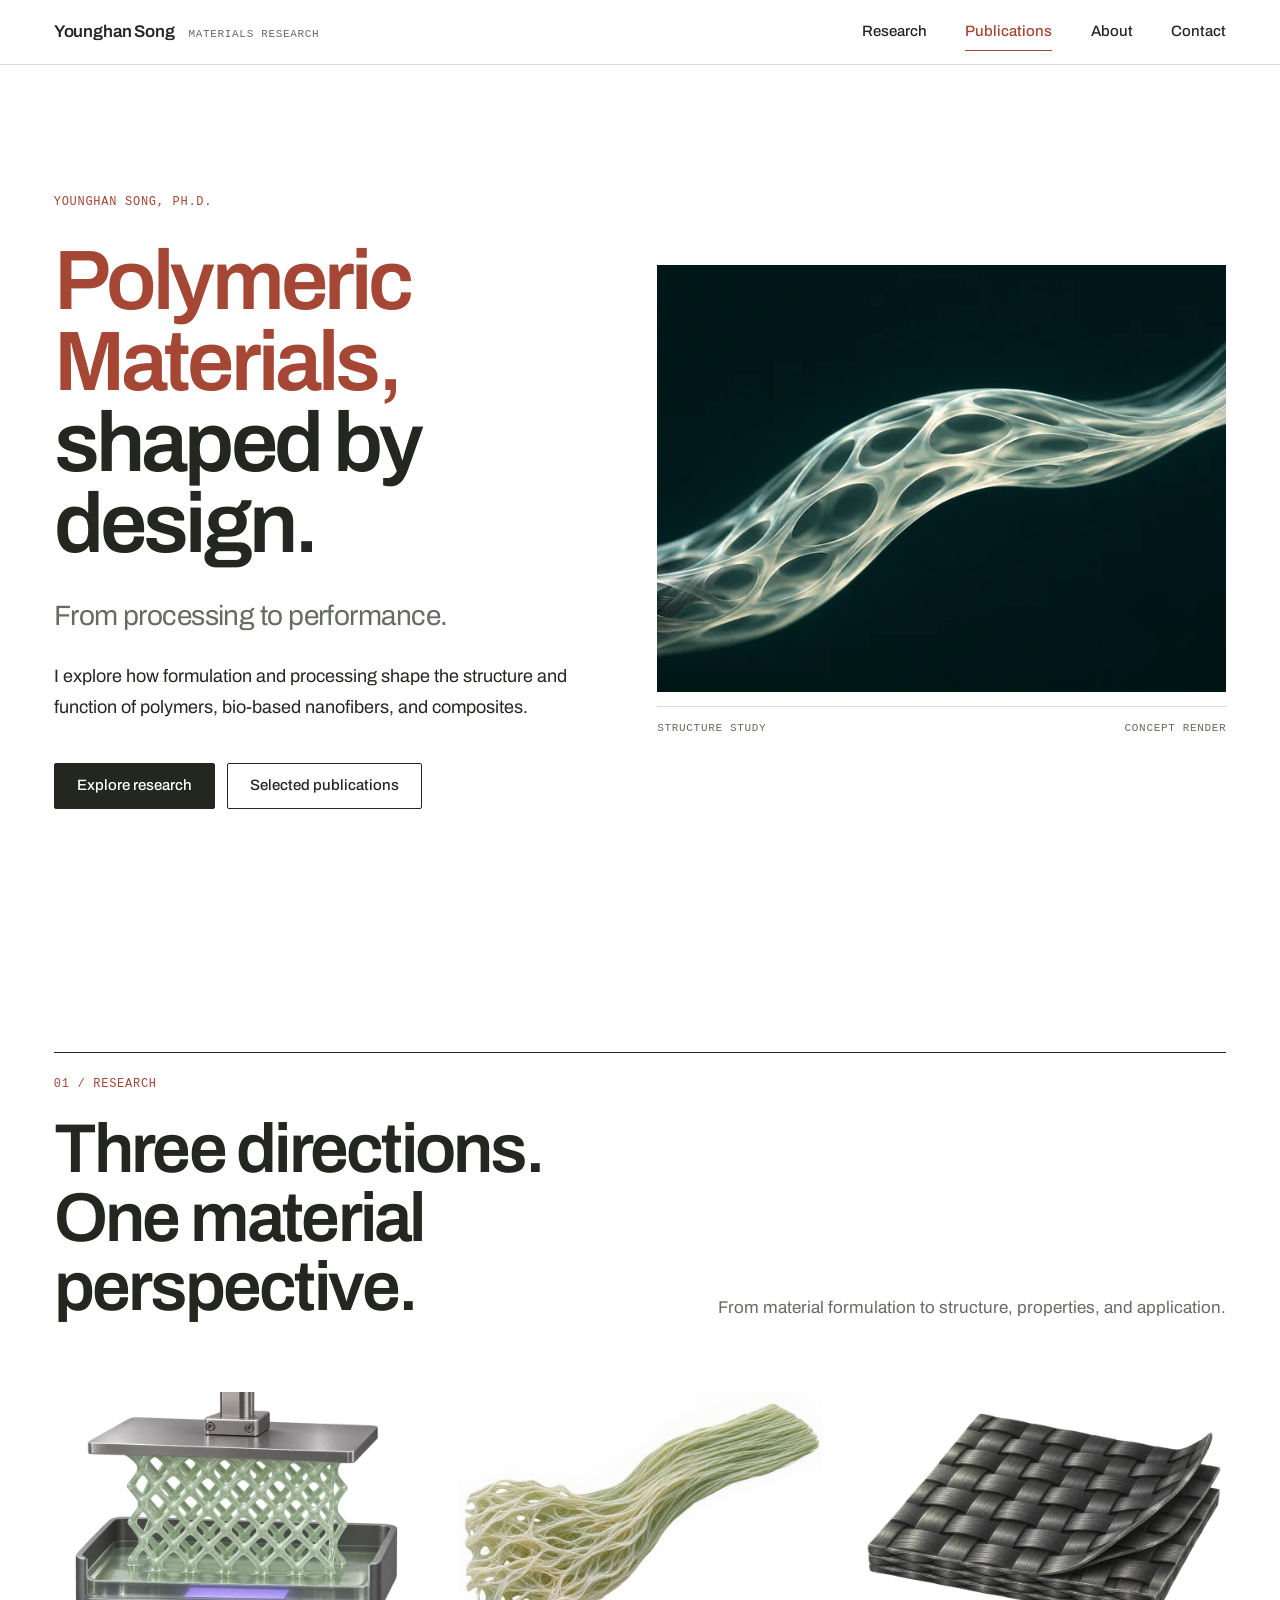
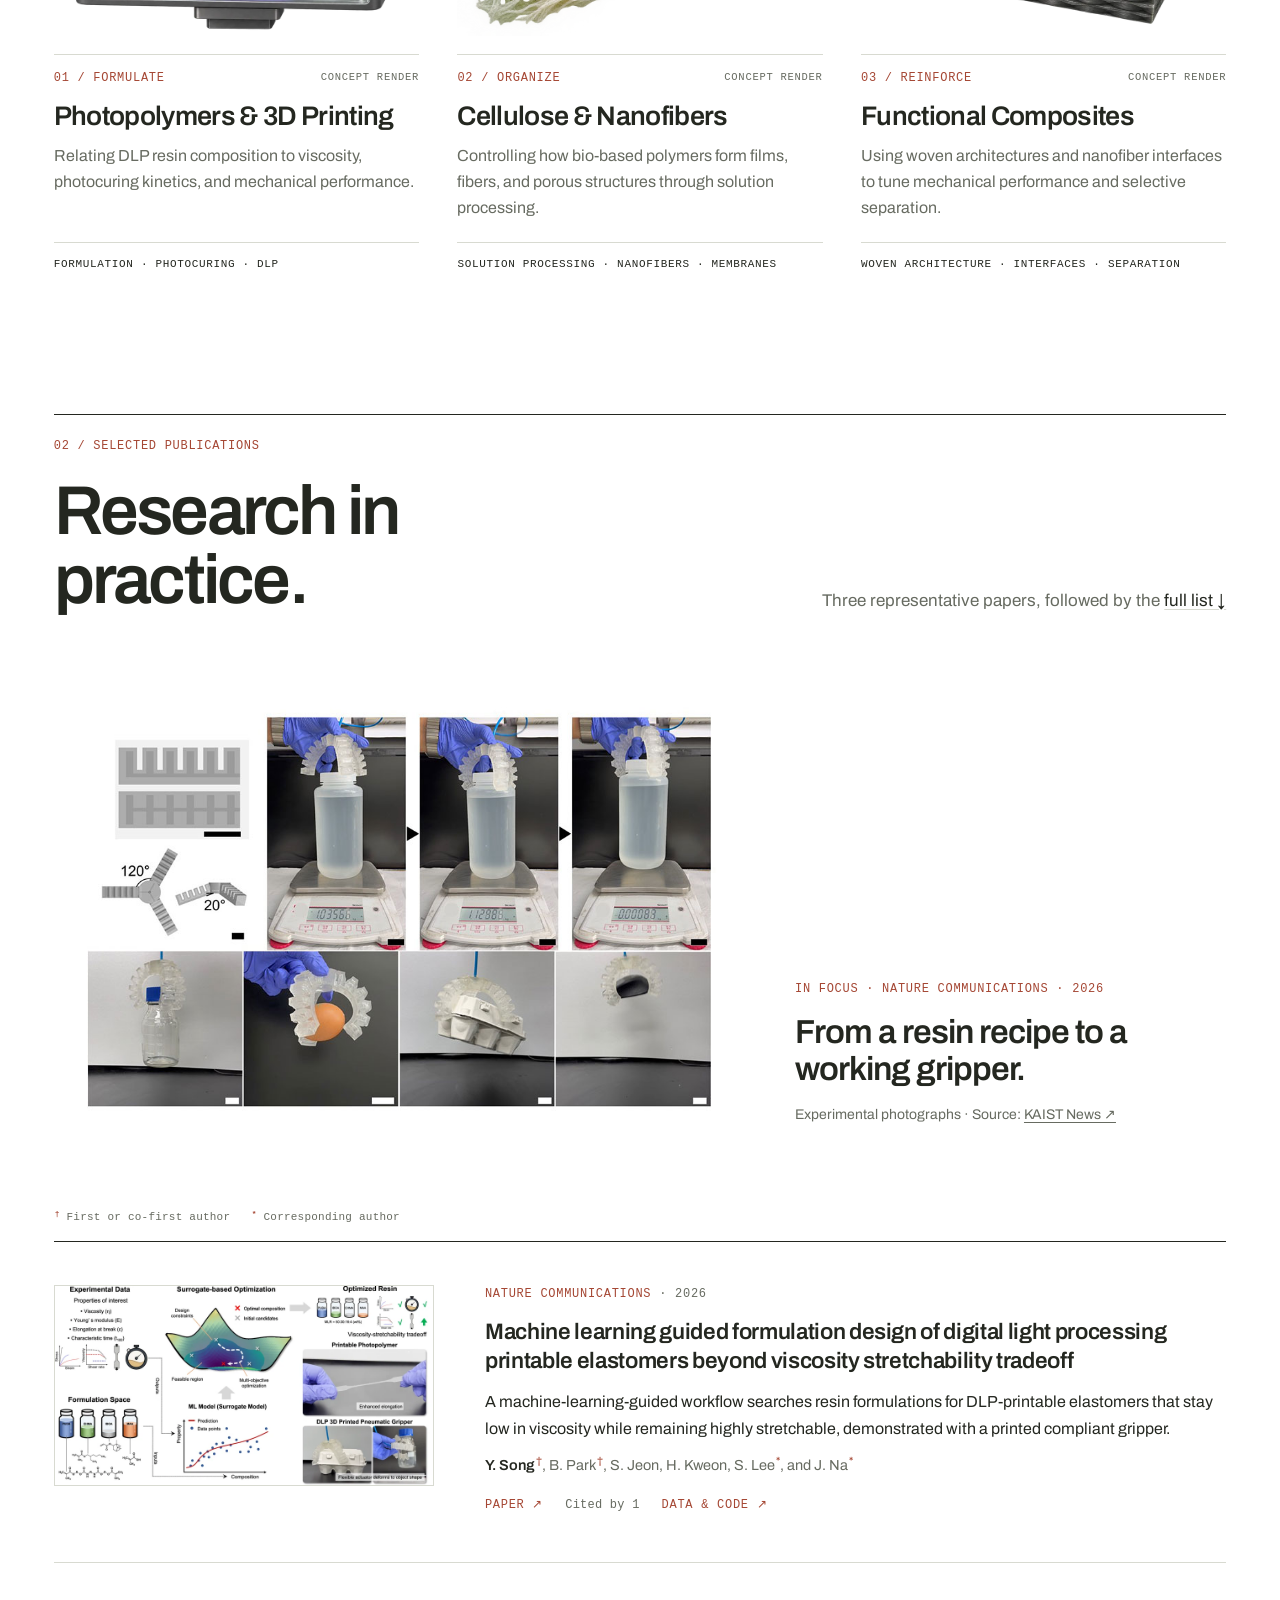
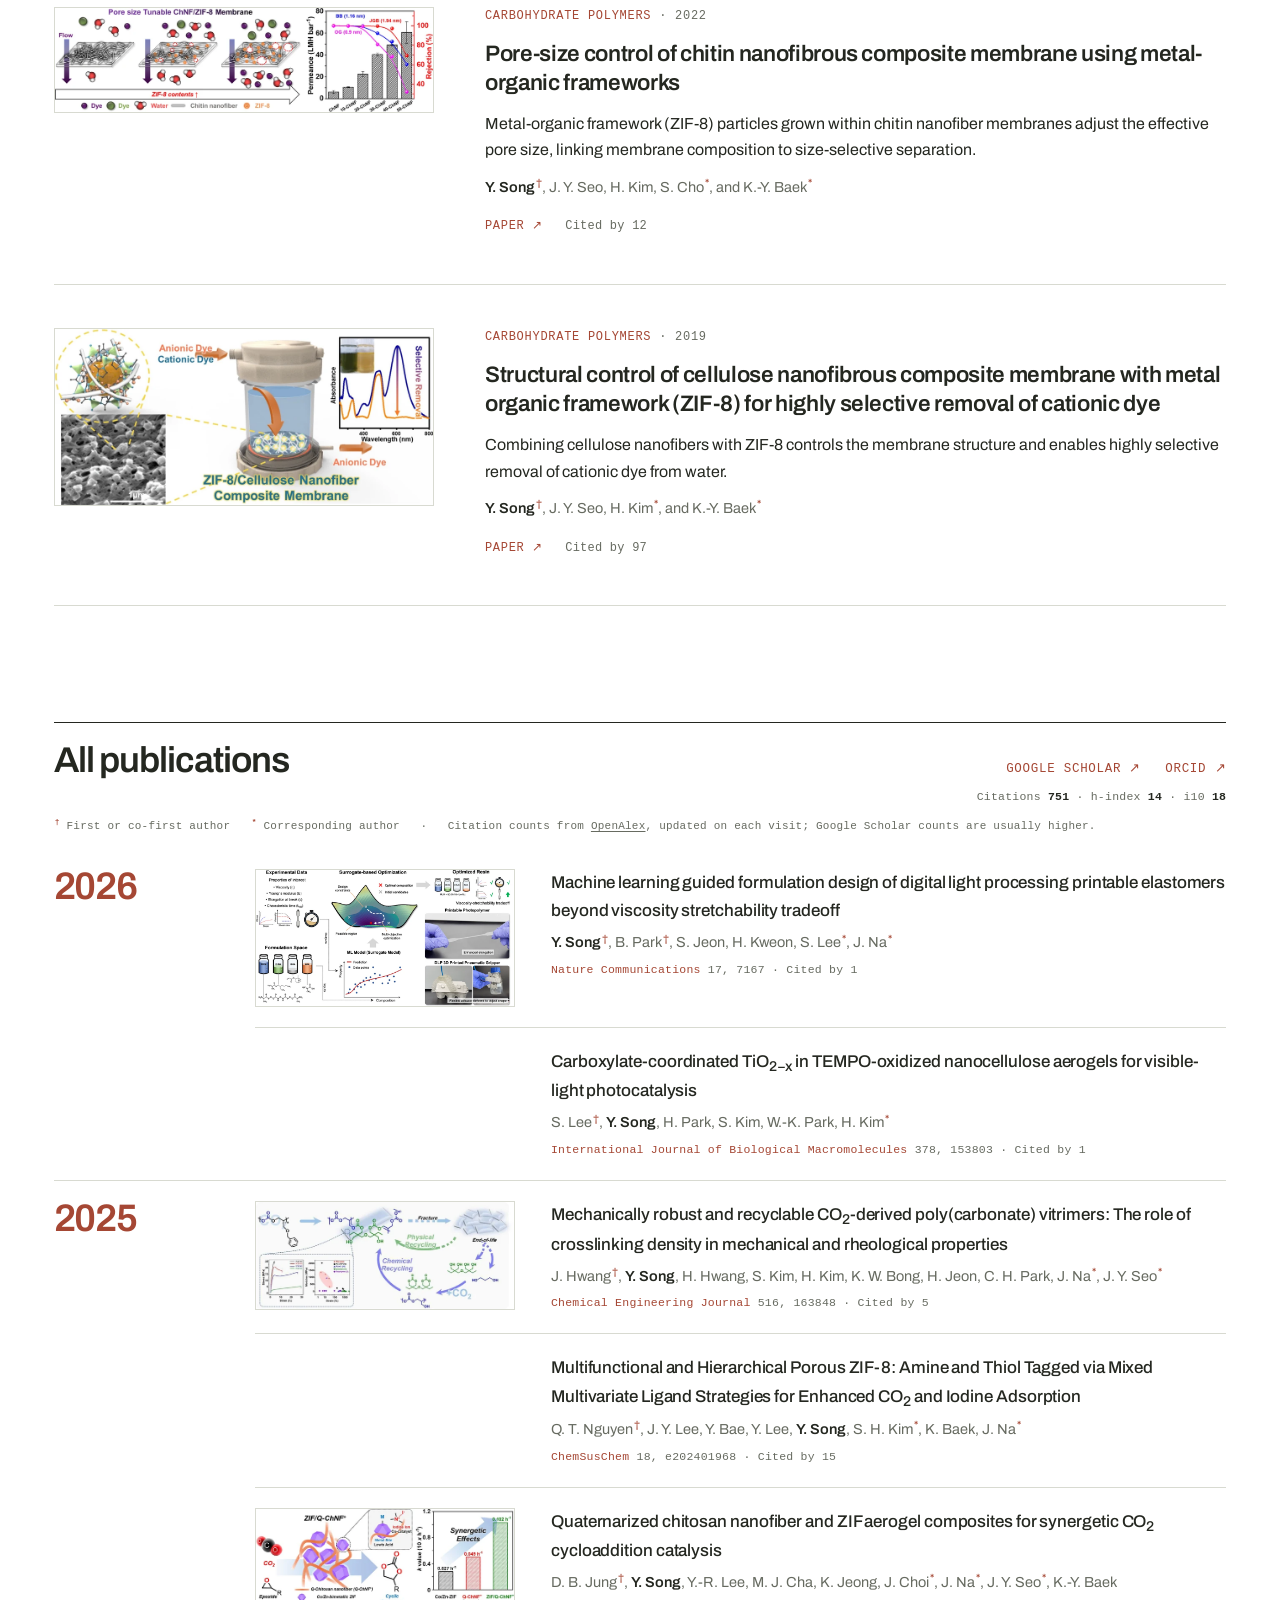
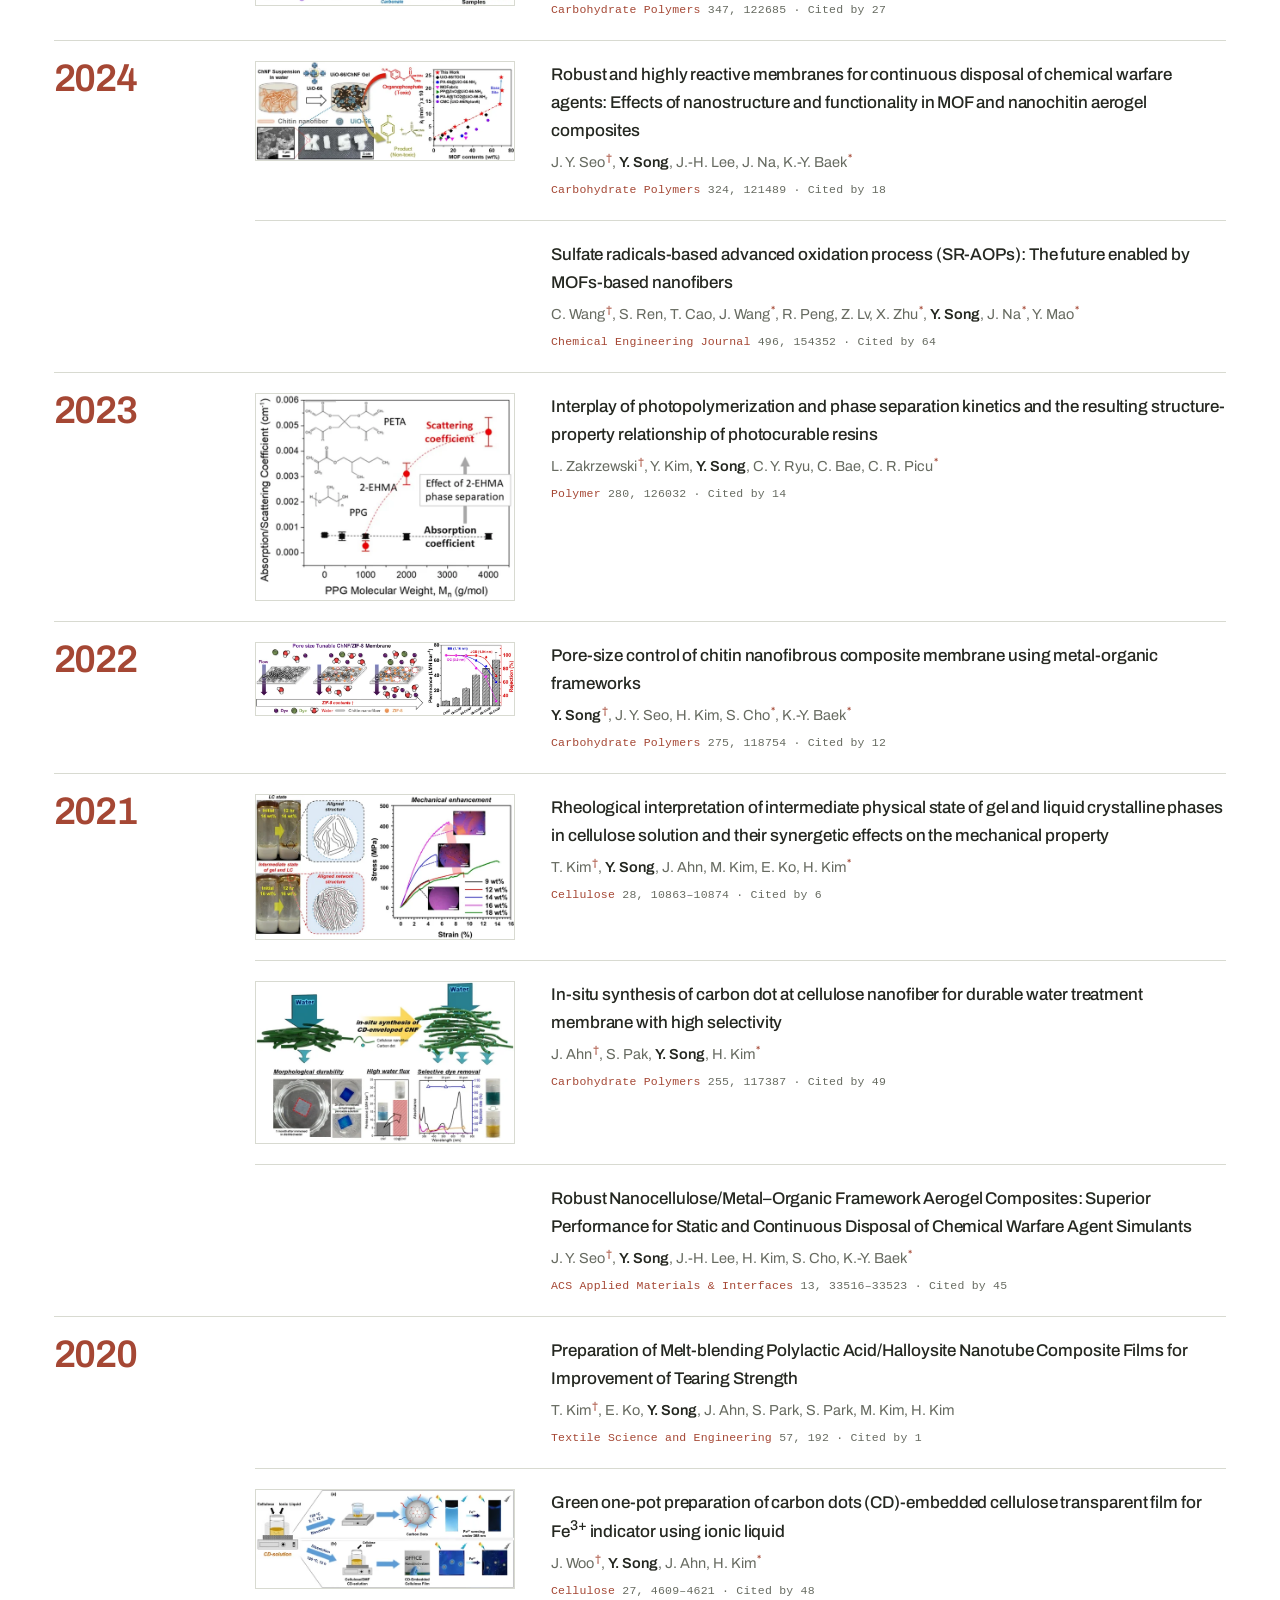
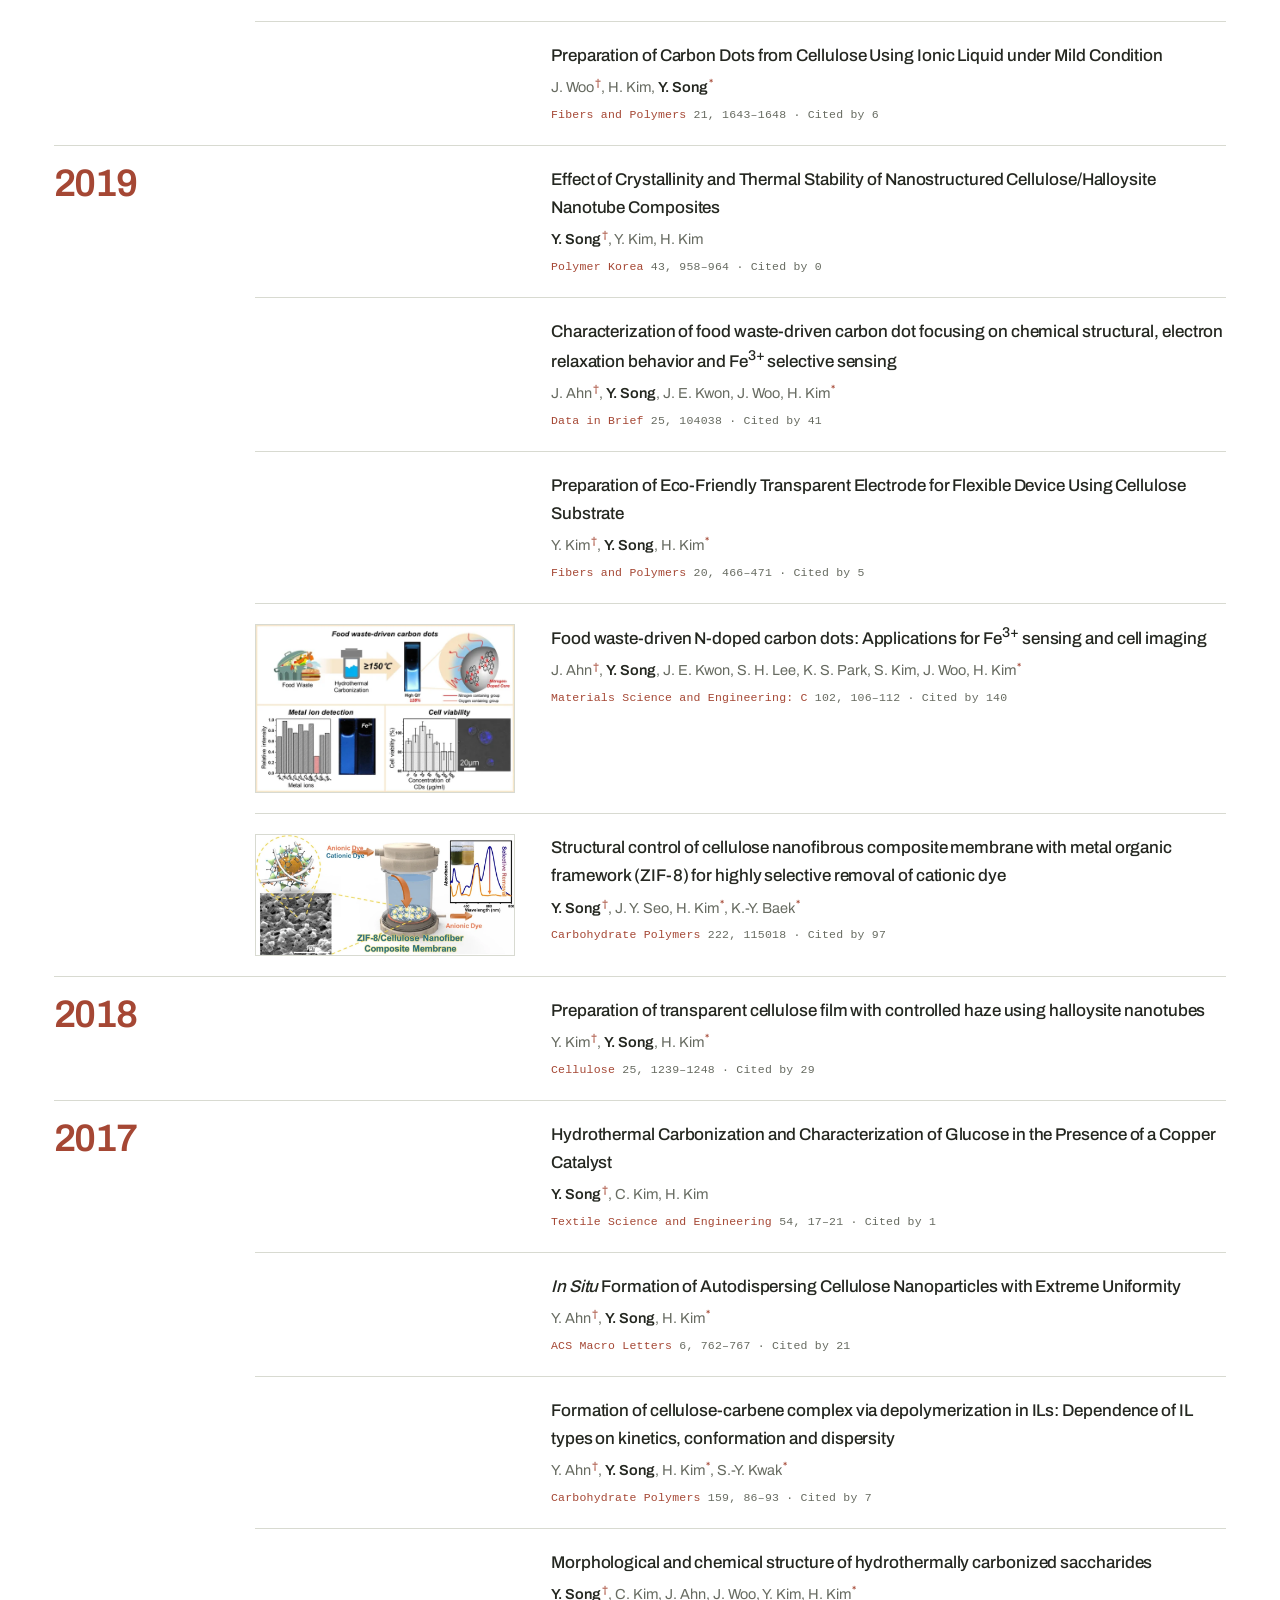
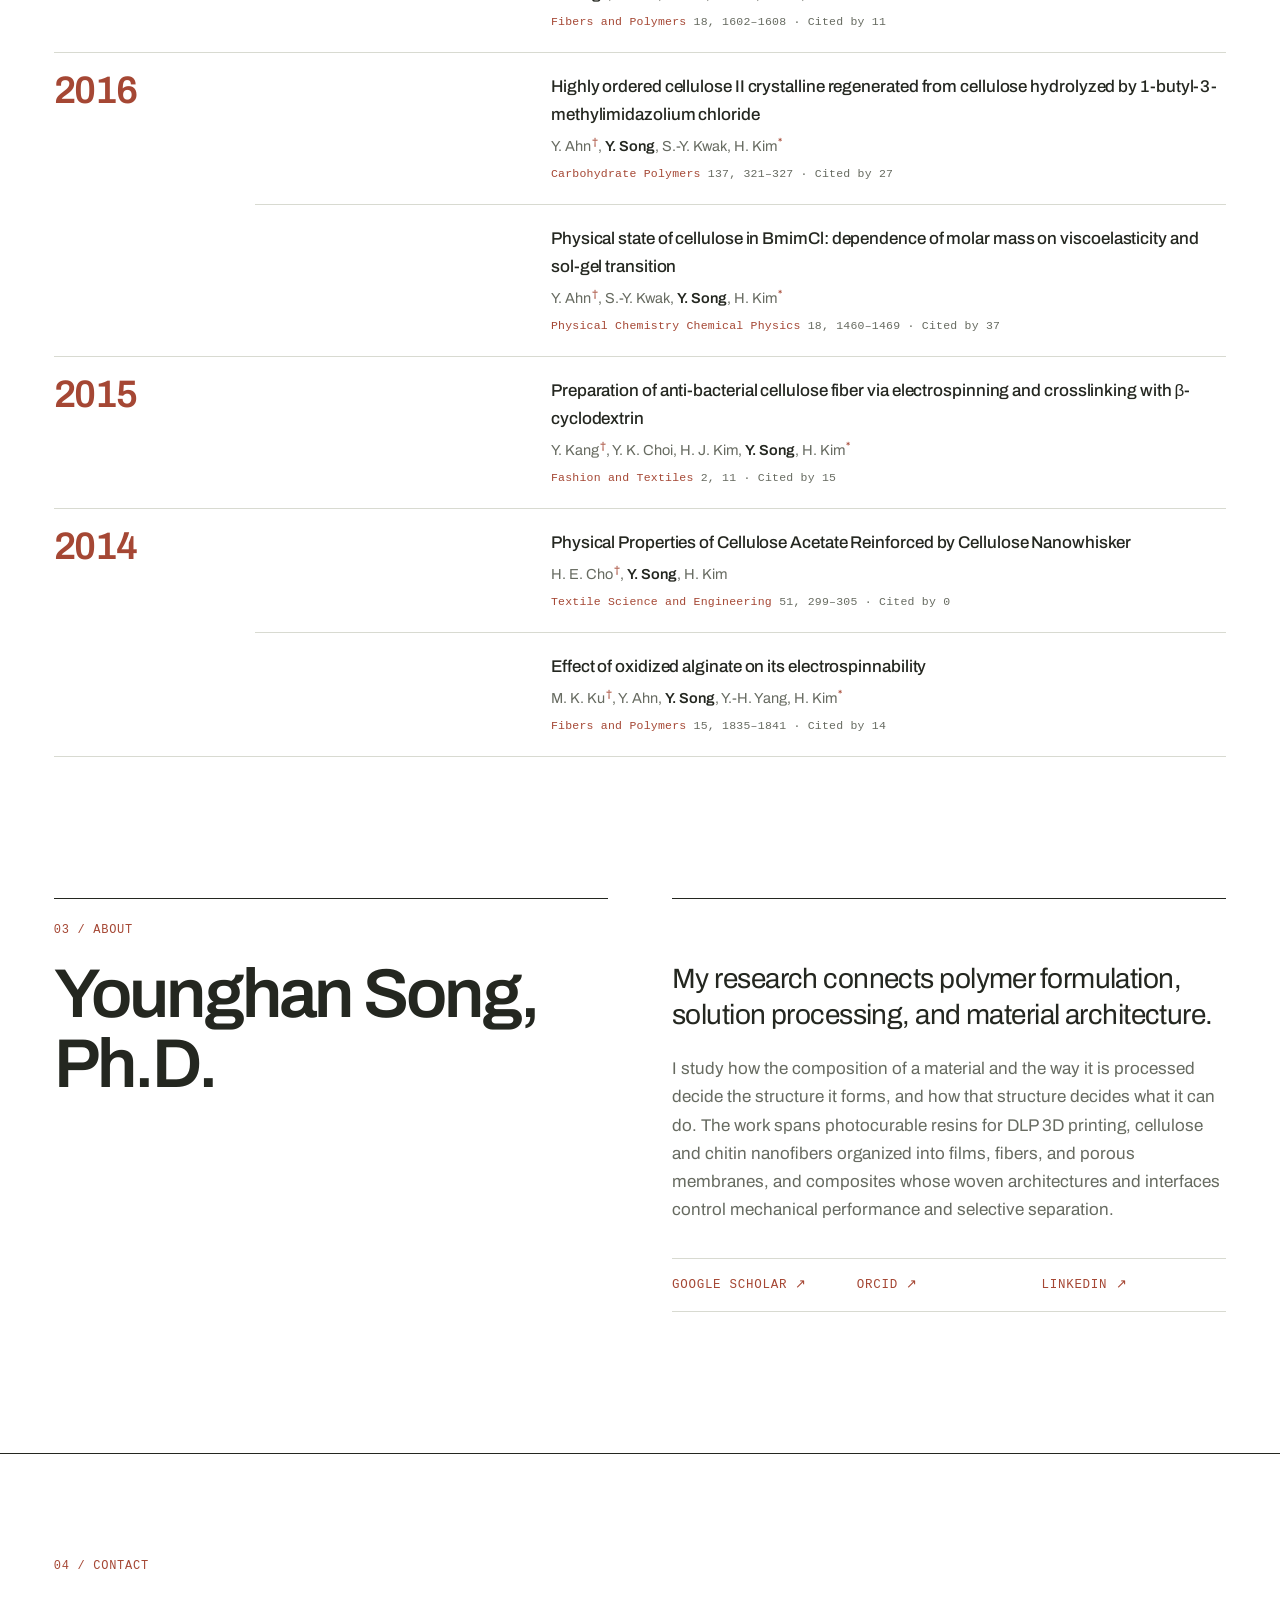
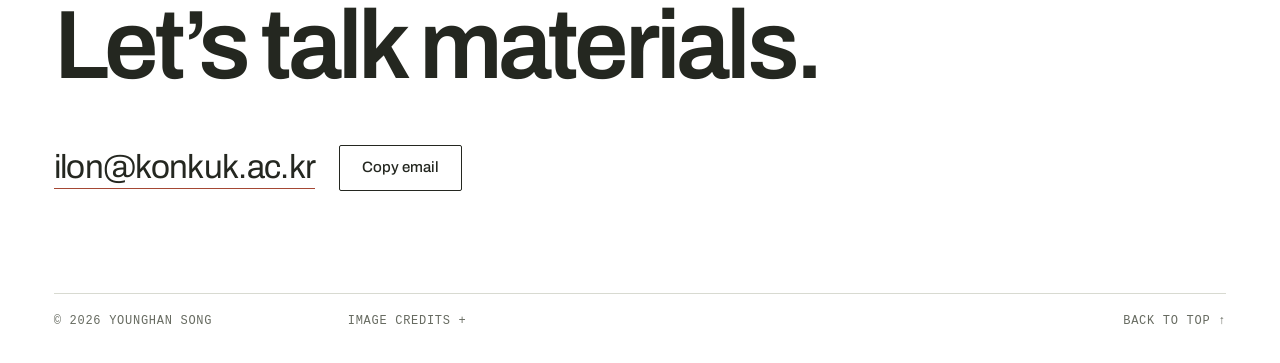
==== commit 27824600: "Mark first/corresponding authors; live OpenAlex citation counts Co-Authored-By: Claude Opus 5.5 <nor" ====
--- a/index.html
+++ b/index.html
@@ -13,8 +13,8 @@
   <link rel="icon" href="assets/img/favicon.svg" type="image/svg+xml">
   <link rel="preload" href="assets/fonts/archivo-400.woff2" as="font" type="font/woff2" crossorigin>
   <link rel="preload" href="assets/fonts/archivo-600.woff2" as="font" type="font/woff2" crossorigin>
-  <link rel="stylesheet" href="assets/css/site.css?v=20261127061714">
-  <script src="assets/js/site.js?v=20261127061714" defer></script>
+  <link rel="stylesheet" href="assets/css/site.css?v=20261127061935">
+  <script src="assets/js/site.js?v=20261127061935" defer></script>
 </head>
 <body>
   <a class="skip" href="#main">Skip to content</a>
@@ -147,6 +147,7 @@
         </figcaption>
       </figure>
 
+      <p class="role-legend mono"><sup class="role">†</sup> First or co-first author &nbsp; <sup class="role">*</sup> Corresponding author</p>
       <ol class="pub-list">
         <li class="pub">
           <button class="figure-btn pub-img" type="button" data-lightbox
@@ -163,9 +164,10 @@
             <p class="pub-meta mono"><span class="accent">Nature Communications</span> · 2026</p>
             <h3><a href="https://doi.org/10.1038/s41467-026-73735-4" target="_blank" rel="noopener">Machine learning guided formulation design of digital light processing printable elastomers beyond viscosity stretchability tradeoff</a></h3>
             <p class="pub-summary">A machine-learning-guided workflow searches resin formulations for DLP-printable elastomers that stay low in viscosity while remaining highly stretchable, demonstrated with a printed compliant gripper.</p>
-            <p class="pub-authors"><strong>Y. Song</strong>, B. Park, S. Jeon, H. Kweon, S. Lee, and J. Na</p>
+            <p class="pub-authors"><strong>Y. Song</strong><sup class="role">†</sup>, B. Park<sup class="role">†</sup>, S. Jeon, H. Kweon, S. Lee<sup class="role">*</sup>, and J. Na<sup class="role">*</sup></p>
             <p class="pub-links mono">
               <a href="https://doi.org/10.1038/s41467-026-73735-4" target="_blank" rel="noopener">Paper ↗</a>
+              <span class="cites" data-doi="10.1038/s41467-026-73735-4">Cited by 1</span>
               <a href="https://doi.org/10.5281/zenodo.19389221" target="_blank" rel="noopener">Data &amp; code ↗</a>
             </p>
           </div>
@@ -186,9 +188,10 @@
             <p class="pub-meta mono"><span class="accent">Carbohydrate Polymers</span> · 2022</p>
             <h3><a href="https://doi.org/10.1016/j.carbpol.2021.118754" target="_blank" rel="noopener">Pore-size control of chitin nanofibrous composite membrane using metal-organic frameworks</a></h3>
             <p class="pub-summary">Metal-organic framework (ZIF-8) particles grown within chitin nanofiber membranes adjust the effective pore size, linking membrane composition to size-selective separation.</p>
-            <p class="pub-authors"><strong>Y. Song</strong>, J. Y. Seo, H. Kim, S. Cho, and K.-Y. Baek</p>
+            <p class="pub-authors"><strong>Y. Song</strong><sup class="role">†</sup>, J. Y. Seo, H. Kim, S. Cho<sup class="role">*</sup>, and K.-Y. Baek<sup class="role">*</sup></p>
             <p class="pub-links mono">
               <a href="https://doi.org/10.1016/j.carbpol.2021.118754" target="_blank" rel="noopener">Paper ↗</a>
+              <span class="cites" data-doi="10.1016/j.carbpol.2021.118754">Cited by 12</span>
             </p>
           </div>
         </li>
@@ -208,9 +211,10 @@
             <p class="pub-meta mono"><span class="accent">Carbohydrate Polymers</span> · 2019</p>
             <h3><a href="https://doi.org/10.1016/j.carbpol.2019.115018" target="_blank" rel="noopener">Structural control of cellulose nanofibrous composite membrane with metal organic framework (ZIF-8) for highly selective removal of cationic dye</a></h3>
             <p class="pub-summary">Combining cellulose nanofibers with ZIF-8 controls the membrane structure and enables highly selective removal of cationic dye from water.</p>
-            <p class="pub-authors"><strong>Y. Song</strong>, J. Y. Seo, H. Kim, and K.-Y. Baek</p>
+            <p class="pub-authors"><strong>Y. Song</strong><sup class="role">†</sup>, J. Y. Seo, H. Kim<sup class="role">*</sup>, and K.-Y. Baek<sup class="role">*</sup></p>
             <p class="pub-links mono">
               <a href="https://doi.org/10.1016/j.carbpol.2019.115018" target="_blank" rel="noopener">Paper ↗</a>
+              <span class="cites" data-doi="10.1016/j.carbpol.2019.115018">Cited by 97</span>
             </p>
           </div>
         </li>
@@ -219,8 +223,12 @@
       <div class="all-pubs" id="all-publications">
         <div class="all-head">
           <h3 class="all-title">All publications</h3>
-          <p class="all-links mono"><a href="https://scholar.google.co.kr/citations?user=t_mzCmYAAAAJ&amp;hl=en" target="_blank" rel="noopener">Google Scholar ↗</a><a href="https://orcid.org/0000-0001-8236-3793" target="_blank" rel="noopener">ORCID ↗</a></p>
+          <div class="all-side">
+            <p class="all-links mono"><a href="https://scholar.google.co.kr/citations?user=t_mzCmYAAAAJ&amp;hl=en" target="_blank" rel="noopener">Google Scholar ↗</a><a href="https://orcid.org/0000-0001-8236-3793" target="_blank" rel="noopener">ORCID ↗</a></p>
+            <p class="cite-stats mono" data-author="orcid:0000-0001-8236-3793">Citations <b>751</b> · h-index <b>14</b> · i10 <b>18</b></p>
+          </div>
         </div>
+        <p class="role-legend mono"><sup class="role">†</sup> First or co-first author &nbsp; <sup class="role">*</sup> Corresponding author &nbsp; · &nbsp; Citation counts from <a href="https://openalex.org/A5082875350" target="_blank" rel="noopener">OpenAlex</a>, updated on each visit; Google Scholar counts are usually higher.</p>
         <ol class="year-groups">
 <!-- PUBS:START -->
           <li class="year-group">
@@ -230,16 +238,16 @@
                 <button class="figure-btn full-toc" type="button" data-lightbox data-src="assets/img/toc-2026-natcommun-fig1.webp" data-title="Machine learning guided formulation design of digital light processing printable elastomers beyond viscosity stretchability tradeoff" data-caption="Nature Communications 17, 7167 (2026)" data-credit="Published table-of-contents graphic. Nature Communications (2026). Source: CC BY 4.0, Fig. 1." data-credit-href="https://doi.org/10.1038/s41467-026-73735-4"><img src="assets/img/toc-2026-natcommun-fig1-900.webp" loading="lazy" alt="Table-of-contents graphic: Machine learning guided formulation design of digital light processing printable elastomers beyond viscosity stretchability tradeoff"></button>
                 <div class="full-body">
                   <a class="full-title" href="https://doi.org/10.1038/s41467-026-73735-4" target="_blank" rel="noopener">Machine learning guided formulation design of digital light processing printable elastomers beyond viscosity stretchability tradeoff</a>
-                  <p class="full-authors"><strong>Y. Song</strong>, B. Park, S. Jeon, H. Kweon, S. Lee, J. Na</p>
-                  <p class="full-meta mono"><span class="accent">Nature Communications</span> 17, 7167</p>
+                  <p class="full-authors"><strong>Y. Song</strong><sup class="role">†</sup>, B. Park<sup class="role">†</sup>, S. Jeon, H. Kweon, S. Lee<sup class="role">*</sup>, J. Na<sup class="role">*</sup></p>
+                  <p class="full-meta mono"><span class="accent">Nature Communications</span> 17, 7167 <span class="cites" data-doi="10.1038/s41467-026-73735-4">· Cited by 1</span></p>
                 </div>
               </li>
               <li class="full-pub">
                 <div class="full-toc is-empty" aria-hidden="true"></div>
                 <div class="full-body">
                   <a class="full-title" href="https://doi.org/10.1016/j.ijbiomac.2026.153803" target="_blank" rel="noopener">Carboxylate-coordinated TiO<sub>2−x</sub> in TEMPO-oxidized nanocellulose aerogels for visible-light photocatalysis</a>
-                  <p class="full-authors">S. Lee, <strong>Y. Song</strong>, H. Park, S. Kim, W.-K. Park, H. Kim</p>
-                  <p class="full-meta mono"><span class="accent">International Journal of Biological Macromolecules</span> 378, 153803</p>
+                  <p class="full-authors">S. Lee<sup class="role">†</sup>, <strong>Y. Song</strong>, H. Park, S. Kim, W.-K. Park, H. Kim<sup class="role">*</sup></p>
+                  <p class="full-meta mono"><span class="accent">International Journal of Biological Macromolecules</span> 378, 153803 <span class="cites" data-doi="10.1016/j.ijbiomac.2026.153803">· Cited by 1</span></p>
                 </div>
               </li>
             </ol>
@@ -251,24 +259,24 @@
                 <button class="figure-btn full-toc" type="button" data-lightbox data-src="assets/img/ga-cej-2025-163848.webp" data-title="Mechanically robust and recyclable CO2-derived poly(carbonate) vitrimers: The role of crosslinking density in mechanical and rheological properties" data-caption="Chemical Engineering Journal 516, 163848 (2025)" data-credit="Published table-of-contents graphic. Chemical Engineering Journal (2025). Source: Elsevier." data-credit-href="https://doi.org/10.1016/j.cej.2025.163848"><img src="assets/img/ga-cej-2025-163848-600.webp" loading="lazy" alt="Table-of-contents graphic: Mechanically robust and recyclable CO2-derived poly(carbonate) vitrimers: The role of crosslinking density in mechanical and rheological properties"></button>
                 <div class="full-body">
                   <a class="full-title" href="https://doi.org/10.1016/j.cej.2025.163848" target="_blank" rel="noopener">Mechanically robust and recyclable CO<sub>2</sub>-derived poly(carbonate) vitrimers: The role of crosslinking density in mechanical and rheological properties</a>
-                  <p class="full-authors">J. Hwang, <strong>Y. Song</strong>, H. Hwang, S. Kim, H. Kim, K. W. Bong, H. Jeon, C. H. Park, J. Na, J. Y. Seo</p>
-                  <p class="full-meta mono"><span class="accent">Chemical Engineering Journal</span> 516, 163848</p>
+                  <p class="full-authors">J. Hwang<sup class="role">†</sup>, <strong>Y. Song</strong>, H. Hwang, S. Kim, H. Kim, K. W. Bong, H. Jeon, C. H. Park, J. Na<sup class="role">*</sup>, J. Y. Seo<sup class="role">*</sup></p>
+                  <p class="full-meta mono"><span class="accent">Chemical Engineering Journal</span> 516, 163848 <span class="cites" data-doi="10.1016/j.cej.2025.163848">· Cited by 5</span></p>
                 </div>
               </li>
               <li class="full-pub">
                 <div class="full-toc is-empty" aria-hidden="true"></div>
                 <div class="full-body">
                   <a class="full-title" href="https://doi.org/10.1002/cssc.202401968" target="_blank" rel="noopener">Multifunctional and Hierarchical Porous ZIF-8: Amine and Thiol Tagged via Mixed Multivariate Ligand Strategies for Enhanced CO<sub>2</sub> and Iodine Adsorption</a>
-                  <p class="full-authors">Q. T. Nguyen, J. Y. Lee, Y. Bae, Y. Lee, <strong>Y. Song</strong>, S. H. Kim, K. Baek, J. Na</p>
-                  <p class="full-meta mono"><span class="accent">ChemSusChem</span> 18, e202401968</p>
+                  <p class="full-authors">Q. T. Nguyen<sup class="role">†</sup>, J. Y. Lee, Y. Bae, Y. Lee, <strong>Y. Song</strong>, S. H. Kim<sup class="role">*</sup>, K. Baek, J. Na<sup class="role">*</sup></p>
+                  <p class="full-meta mono"><span class="accent">ChemSusChem</span> 18, e202401968 <span class="cites" data-doi="10.1002/cssc.202401968">· Cited by 15</span></p>
                 </div>
               </li>
               <li class="full-pub">
                 <button class="figure-btn full-toc" type="button" data-lightbox data-src="assets/img/ga-carbpol-2025-122685.webp" data-title="Quaternarized chitosan nanofiber and ZIF aerogel composites for synergetic CO2 cycloaddition catalysis" data-caption="Carbohydrate Polymers 347, 122685 (2025)" data-credit="Published table-of-contents graphic. Carbohydrate Polymers (2025). Source: Elsevier." data-credit-href="https://doi.org/10.1016/j.carbpol.2024.122685"><img src="assets/img/ga-carbpol-2025-122685-600.webp" loading="lazy" alt="Table-of-contents graphic: Quaternarized chitosan nanofiber and ZIF aerogel composites for synergetic CO2 cycloaddition catalysis"></button>
                 <div class="full-body">
                   <a class="full-title" href="https://doi.org/10.1016/j.carbpol.2024.122685" target="_blank" rel="noopener">Quaternarized chitosan nanofiber and ZIF aerogel composites for synergetic CO<sub>2</sub> cycloaddition catalysis</a>
-                  <p class="full-authors">D. B. Jung, <strong>Y. Song</strong>, Y.-R. Lee, M. J. Cha, K. Jeong, J. Choi, J. Na, J. Y. Seo, K.-Y. Baek</p>
-                  <p class="full-meta mono"><span class="accent">Carbohydrate Polymers</span> 347, 122685</p>
+                  <p class="full-authors">D. B. Jung<sup class="role">†</sup>, <strong>Y. Song</strong>, Y.-R. Lee, M. J. Cha, K. Jeong, J. Choi<sup class="role">*</sup>, J. Na<sup class="role">*</sup>, J. Y. Seo<sup class="role">*</sup>, K.-Y. Baek</p>
+                  <p class="full-meta mono"><span class="accent">Carbohydrate Polymers</span> 347, 122685 <span class="cites" data-doi="10.1016/j.carbpol.2024.122685">· Cited by 27</span></p>
                 </div>
               </li>
             </ol>
@@ -280,16 +288,16 @@
                 <button class="figure-btn full-toc" type="button" data-lightbox data-src="assets/img/ga-carbpol-2024-121489.webp" data-title="Robust and highly reactive membranes for continuous disposal of chemical warfare agents: Effects of nanostructure and functionality in MOF and nanochitin aerogel composites" data-caption="Carbohydrate Polymers 324, 121489 (2024)" data-credit="Published table-of-contents graphic. Carbohydrate Polymers (2024). Source: Elsevier." data-credit-href="https://doi.org/10.1016/j.carbpol.2023.121489"><img src="assets/img/ga-carbpol-2024-121489-600.webp" loading="lazy" alt="Table-of-contents graphic: Robust and highly reactive membranes for continuous disposal of chemical warfare agents: Effects of nanostructure and functionality in MOF and nanochitin aerogel composites"></button>
                 <div class="full-body">
                   <a class="full-title" href="https://doi.org/10.1016/j.carbpol.2023.121489" target="_blank" rel="noopener">Robust and highly reactive membranes for continuous disposal of chemical warfare agents: Effects of nanostructure and functionality in MOF and nanochitin aerogel composites</a>
-                  <p class="full-authors">J. Y. Seo, <strong>Y. Song</strong>, J.-H. Lee, J. Na, K.-Y. Baek</p>
-                  <p class="full-meta mono"><span class="accent">Carbohydrate Polymers</span> 324, 121489</p>
+                  <p class="full-authors">J. Y. Seo<sup class="role">†</sup>, <strong>Y. Song</strong>, J.-H. Lee, J. Na, K.-Y. Baek<sup class="role">*</sup></p>
+                  <p class="full-meta mono"><span class="accent">Carbohydrate Polymers</span> 324, 121489 <span class="cites" data-doi="10.1016/j.carbpol.2023.121489">· Cited by 18</span></p>
                 </div>
               </li>
               <li class="full-pub">
                 <div class="full-toc is-empty" aria-hidden="true"></div>
                 <div class="full-body">
                   <a class="full-title" href="https://doi.org/10.1016/j.cej.2024.154352" target="_blank" rel="noopener">Sulfate radicals-based advanced oxidation process (SR-AOPs): The future enabled by MOFs-based nanofibers</a>
-                  <p class="full-authors">C. Wang, S. Ren, T. Cao, J. Wang, R. Peng, Z. Lv, X. Zhu, <strong>Y. Song</strong>, J. Na, Y. Mao</p>
-                  <p class="full-meta mono"><span class="accent">Chemical Engineering Journal</span> 496, 154352</p>
+                  <p class="full-authors">C. Wang<sup class="role">†</sup>, S. Ren, T. Cao, J. Wang<sup class="role">*</sup>, R. Peng, Z. Lv, X. Zhu<sup class="role">*</sup>, <strong>Y. Song</strong>, J. Na<sup class="role">*</sup>, Y. Mao<sup class="role">*</sup></p>
+                  <p class="full-meta mono"><span class="accent">Chemical Engineering Journal</span> 496, 154352 <span class="cites" data-doi="10.1016/j.cej.2024.154352">· Cited by 64</span></p>
                 </div>
               </li>
             </ol>
@@ -301,8 +309,8 @@
                 <button class="figure-btn full-toc" type="button" data-lightbox data-src="assets/img/ga-polymer-2023.webp" data-title="Interplay of photopolymerization and phase separation kinetics and the resulting structure-property relationship of photocurable resins" data-caption="Polymer 280, 126032 (2023)" data-credit="Published table-of-contents graphic. Polymer (2023). Source: Elsevier." data-credit-href="https://doi.org/10.1016/j.polymer.2023.126032"><img src="assets/img/ga-polymer-2023-600.webp" loading="lazy" alt="Table-of-contents graphic: Interplay of photopolymerization and phase separation kinetics and the resulting structure-property relationship of photocurable resins"></button>
                 <div class="full-body">
                   <a class="full-title" href="https://doi.org/10.1016/j.polymer.2023.126032" target="_blank" rel="noopener">Interplay of photopolymerization and phase separation kinetics and the resulting structure-property relationship of photocurable resins</a>
-                  <p class="full-authors">L. Zakrzewski, Y. Kim, <strong>Y. Song</strong>, C. Y. Ryu, C. Bae, C. R. Picu</p>
-                  <p class="full-meta mono"><span class="accent">Polymer</span> 280, 126032</p>
+                  <p class="full-authors">L. Zakrzewski<sup class="role">†</sup>, Y. Kim, <strong>Y. Song</strong>, C. Y. Ryu, C. Bae, C. R. Picu<sup class="role">*</sup></p>
+                  <p class="full-meta mono"><span class="accent">Polymer</span> 280, 126032 <span class="cites" data-doi="10.1016/j.polymer.2023.126032">· Cited by 14</span></p>
                 </div>
               </li>
             </ol>
@@ -314,8 +322,8 @@
                 <button class="figure-btn full-toc" type="button" data-lightbox data-src="assets/img/toc-2022-chitin-zif8.webp" data-title="Pore-size control of chitin nanofibrous composite membrane using metal-organic frameworks" data-caption="Carbohydrate Polymers 275, 118754 (2022)" data-credit="Published table-of-contents graphic. Carbohydrate Polymers (2022). Source: Elsevier." data-credit-href="https://doi.org/10.1016/j.carbpol.2021.118754"><img src="assets/img/toc-2022-chitin-zif8-900.webp" loading="lazy" alt="Table-of-contents graphic: Pore-size control of chitin nanofibrous composite membrane using metal-organic frameworks"></button>
                 <div class="full-body">
                   <a class="full-title" href="https://doi.org/10.1016/j.carbpol.2021.118754" target="_blank" rel="noopener">Pore-size control of chitin nanofibrous composite membrane using metal-organic frameworks</a>
-                  <p class="full-authors"><strong>Y. Song</strong>, J. Y. Seo, H. Kim, S. Cho, K.-Y. Baek</p>
-                  <p class="full-meta mono"><span class="accent">Carbohydrate Polymers</span> 275, 118754</p>
+                  <p class="full-authors"><strong>Y. Song</strong><sup class="role">†</sup>, J. Y. Seo, H. Kim, S. Cho<sup class="role">*</sup>, K.-Y. Baek<sup class="role">*</sup></p>
+                  <p class="full-meta mono"><span class="accent">Carbohydrate Polymers</span> 275, 118754 <span class="cites" data-doi="10.1016/j.carbpol.2021.118754">· Cited by 12</span></p>
                 </div>
               </li>
             </ol>
@@ -327,24 +335,24 @@
                 <button class="figure-btn full-toc" type="button" data-lightbox data-src="assets/img/ga-cellulose-2021.webp" data-title="Rheological interpretation of intermediate physical state of gel and liquid crystalline phases in cellulose solution and their synergetic effects on the mechanical property" data-caption="Cellulose 28, 10863–10874 (2021)" data-credit="Published table-of-contents graphic. Cellulose (2021). Source: Springer Nature." data-credit-href="https://doi.org/10.1007/s10570-021-04209-7"><img src="assets/img/ga-cellulose-2021-600.webp" loading="lazy" alt="Table-of-contents graphic: Rheological interpretation of intermediate physical state of gel and liquid crystalline phases in cellulose solution and their synergetic effects on the mechanical property"></button>
                 <div class="full-body">
                   <a class="full-title" href="https://doi.org/10.1007/s10570-021-04209-7" target="_blank" rel="noopener">Rheological interpretation of intermediate physical state of gel and liquid crystalline phases in cellulose solution and their synergetic effects on the mechanical property</a>
-                  <p class="full-authors">T. Kim, <strong>Y. Song</strong>, J. Ahn, M. Kim, E. Ko, H. Kim</p>
-                  <p class="full-meta mono"><span class="accent">Cellulose</span> 28, 10863–10874</p>
+                  <p class="full-authors">T. Kim<sup class="role">†</sup>, <strong>Y. Song</strong>, J. Ahn, M. Kim, E. Ko, H. Kim<sup class="role">*</sup></p>
+                  <p class="full-meta mono"><span class="accent">Cellulose</span> 28, 10863–10874 <span class="cites" data-doi="10.1007/s10570-021-04209-7">· Cited by 6</span></p>
                 </div>
               </li>
               <li class="full-pub">
                 <button class="figure-btn full-toc" type="button" data-lightbox data-src="assets/img/ga-carbpol-2021-117387.webp" data-title="In-situ synthesis of carbon dot at cellulose nanofiber for durable water treatment membrane with high selectivity" data-caption="Carbohydrate Polymers 255, 117387 (2021)" data-credit="Published table-of-contents graphic. Carbohydrate Polymers (2021). Source: Elsevier." data-credit-href="https://doi.org/10.1016/j.carbpol.2020.117387"><img src="assets/img/ga-carbpol-2021-117387-600.webp" loading="lazy" alt="Table-of-contents graphic: In-situ synthesis of carbon dot at cellulose nanofiber for durable water treatment membrane with high selectivity"></button>
                 <div class="full-body">
                   <a class="full-title" href="https://doi.org/10.1016/j.carbpol.2020.117387" target="_blank" rel="noopener">In-situ synthesis of carbon dot at cellulose nanofiber for durable water treatment membrane with high selectivity</a>
-                  <p class="full-authors">J. Ahn, S. Pak, <strong>Y. Song</strong>, H. Kim</p>
-                  <p class="full-meta mono"><span class="accent">Carbohydrate Polymers</span> 255, 117387</p>
+                  <p class="full-authors">J. Ahn<sup class="role">†</sup>, S. Pak, <strong>Y. Song</strong>, H. Kim<sup class="role">*</sup></p>
+                  <p class="full-meta mono"><span class="accent">Carbohydrate Polymers</span> 255, 117387 <span class="cites" data-doi="10.1016/j.carbpol.2020.117387">· Cited by 49</span></p>
                 </div>
               </li>
               <li class="full-pub">
                 <div class="full-toc is-empty" aria-hidden="true"></div>
                 <div class="full-body">
                   <a class="full-title" href="https://doi.org/10.1021/acsami.1c08138" target="_blank" rel="noopener">Robust Nanocellulose/Metal–Organic Framework Aerogel Composites: Superior Performance for Static and Continuous Disposal of Chemical Warfare Agent Simulants</a>
-                  <p class="full-authors">J. Y. Seo, <strong>Y. Song</strong>, J.-H. Lee, H. Kim, S. Cho, K.-Y. Baek</p>
-                  <p class="full-meta mono"><span class="accent">ACS Applied Materials &amp; Interfaces</span> 13, 33516–33523</p>
+                  <p class="full-authors">J. Y. Seo<sup class="role">†</sup>, <strong>Y. Song</strong>, J.-H. Lee, H. Kim, S. Cho, K.-Y. Baek<sup class="role">*</sup></p>
+                  <p class="full-meta mono"><span class="accent">ACS Applied Materials &amp; Interfaces</span> 13, 33516–33523 <span class="cites" data-doi="10.1021/acsami.1c08138">· Cited by 45</span></p>
                 </div>
               </li>
             </ol>
@@ -356,24 +364,24 @@
                 <div class="full-toc is-empty" aria-hidden="true"></div>
                 <div class="full-body">
                   <a class="full-title" href="https://doi.org/10.12772/TSE.2020.57.192" target="_blank" rel="noopener">Preparation of Melt-blending Polylactic Acid/Halloysite Nanotube Composite Films for Improvement of Tearing Strength</a>
-                  <p class="full-authors">T. Kim, E. Ko, <strong>Y. Song</strong>, J. Ahn, S. Park, S. Park, M. Kim, H. Kim</p>
-                  <p class="full-meta mono"><span class="accent">Textile Science and Engineering</span> 57, 192</p>
+                  <p class="full-authors">T. Kim<sup class="role">†</sup>, E. Ko, <strong>Y. Song</strong>, J. Ahn, S. Park, S. Park, M. Kim, H. Kim</p>
+                  <p class="full-meta mono"><span class="accent">Textile Science and Engineering</span> 57, 192 <span class="cites" data-doi="10.12772/tse.2020.57.192">· Cited by 1</span></p>
                 </div>
               </li>
               <li class="full-pub">
                 <button class="figure-btn full-toc" type="button" data-lightbox data-src="assets/img/ga-cellulose-2020.webp" data-title="Green one-pot preparation of carbon dots (CD)-embedded cellulose transparent film for Fe3+ indicator using ionic liquid" data-caption="Cellulose 27, 4609–4621 (2020)" data-credit="Published table-of-contents graphic. Cellulose (2020). Source: Springer Nature." data-credit-href="https://doi.org/10.1007/s10570-020-03099-5"><img src="assets/img/ga-cellulose-2020-600.webp" loading="lazy" alt="Table-of-contents graphic: Green one-pot preparation of carbon dots (CD)-embedded cellulose transparent film for Fe3+ indicator using ionic liquid"></button>
                 <div class="full-body">
                   <a class="full-title" href="https://doi.org/10.1007/s10570-020-03099-5" target="_blank" rel="noopener">Green one-pot preparation of carbon dots (CD)-embedded cellulose transparent film for Fe<sup>3+</sup> indicator using ionic liquid</a>
-                  <p class="full-authors">J. Woo, <strong>Y. Song</strong>, J. Ahn, H. Kim</p>
-                  <p class="full-meta mono"><span class="accent">Cellulose</span> 27, 4609–4621</p>
+                  <p class="full-authors">J. Woo<sup class="role">†</sup>, <strong>Y. Song</strong>, J. Ahn, H. Kim<sup class="role">*</sup></p>
+                  <p class="full-meta mono"><span class="accent">Cellulose</span> 27, 4609–4621 <span class="cites" data-doi="10.1007/s10570-020-03099-5">· Cited by 48</span></p>
                 </div>
               </li>
               <li class="full-pub">
                 <div class="full-toc is-empty" aria-hidden="true"></div>
                 <div class="full-body">
                   <a class="full-title" href="https://doi.org/10.1007/s12221-020-9934-4" target="_blank" rel="noopener">Preparation of Carbon Dots from Cellulose Using Ionic Liquid under Mild Condition</a>
-                  <p class="full-authors">J. Woo, H. Kim, <strong>Y. Song</strong></p>
-                  <p class="full-meta mono"><span class="accent">Fibers and Polymers</span> 21, 1643–1648</p>
+                  <p class="full-authors">J. Woo<sup class="role">†</sup>, H. Kim, <strong>Y. Song</strong><sup class="role">*</sup></p>
+                  <p class="full-meta mono"><span class="accent">Fibers and Polymers</span> 21, 1643–1648 <span class="cites" data-doi="10.1007/s12221-020-9934-4">· Cited by 6</span></p>
                 </div>
               </li>
             </ol>
@@ -385,40 +393,40 @@
                 <div class="full-toc is-empty" aria-hidden="true"></div>
                 <div class="full-body">
                   <a class="full-title" href="https://doi.org/10.7317/pk.2019.43.6.958" target="_blank" rel="noopener">Effect of Crystallinity and Thermal Stability of Nanostructured Cellulose/Halloysite Nanotube Composites</a>
-                  <p class="full-authors"><strong>Y. Song</strong>, Y. Kim, H. Kim</p>
-                  <p class="full-meta mono"><span class="accent">Polymer Korea</span> 43, 958–964</p>
+                  <p class="full-authors"><strong>Y. Song</strong><sup class="role">†</sup>, Y. Kim, H. Kim</p>
+                  <p class="full-meta mono"><span class="accent">Polymer Korea</span> 43, 958–964 <span class="cites" data-doi="10.7317/pk.2019.43.6.958">· Cited by 0</span></p>
                 </div>
               </li>
               <li class="full-pub">
                 <div class="full-toc is-empty" aria-hidden="true"></div>
                 <div class="full-body">
                   <a class="full-title" href="https://doi.org/10.1016/j.dib.2019.104038" target="_blank" rel="noopener">Characterization of food waste-driven carbon dot focusing on chemical structural, electron relaxation behavior and Fe<sup>3+</sup> selective sensing</a>
-                  <p class="full-authors">J. Ahn, <strong>Y. Song</strong>, J. E. Kwon, J. Woo, H. Kim</p>
-                  <p class="full-meta mono"><span class="accent">Data in Brief</span> 25, 104038</p>
+                  <p class="full-authors">J. Ahn<sup class="role">†</sup>, <strong>Y. Song</strong>, J. E. Kwon, J. Woo, H. Kim<sup class="role">*</sup></p>
+                  <p class="full-meta mono"><span class="accent">Data in Brief</span> 25, 104038 <span class="cites" data-doi="10.1016/j.dib.2019.104038">· Cited by 41</span></p>
                 </div>
               </li>
               <li class="full-pub">
                 <div class="full-toc is-empty" aria-hidden="true"></div>
                 <div class="full-body">
                   <a class="full-title" href="https://doi.org/10.1007/s12221-019-1038-7" target="_blank" rel="noopener">Preparation of Eco-Friendly Transparent Electrode for Flexible Device Using Cellulose Substrate</a>
-                  <p class="full-authors">Y. Kim, <strong>Y. Song</strong>, H. Kim</p>
-                  <p class="full-meta mono"><span class="accent">Fibers and Polymers</span> 20, 466–471</p>
+                  <p class="full-authors">Y. Kim<sup class="role">†</sup>, <strong>Y. Song</strong>, H. Kim<sup class="role">*</sup></p>
+                  <p class="full-meta mono"><span class="accent">Fibers and Polymers</span> 20, 466–471 <span class="cites" data-doi="10.1007/s12221-019-1038-7">· Cited by 5</span></p>
                 </div>
               </li>
               <li class="full-pub">
                 <button class="figure-btn full-toc" type="button" data-lightbox data-src="assets/img/ga-msec-2019.webp" data-title="Food waste-driven N-doped carbon dots: Applications for Fe3+ sensing and cell imaging" data-caption="Materials Science and Engineering: C 102, 106–112 (2019)" data-credit="Published table-of-contents graphic. Materials Science and Engineering: C (2019). Source: Elsevier." data-credit-href="https://doi.org/10.1016/j.msec.2019.04.019"><img src="assets/img/ga-msec-2019-600.webp" loading="lazy" alt="Table-of-contents graphic: Food waste-driven N-doped carbon dots: Applications for Fe3+ sensing and cell imaging"></button>
                 <div class="full-body">
                   <a class="full-title" href="https://doi.org/10.1016/j.msec.2019.04.019" target="_blank" rel="noopener">Food waste-driven N-doped carbon dots: Applications for Fe<sup>3+</sup> sensing and cell imaging</a>
-                  <p class="full-authors">J. Ahn, <strong>Y. Song</strong>, J. E. Kwon, S. H. Lee, K. S. Park, S. Kim, J. Woo, H. Kim</p>
-                  <p class="full-meta mono"><span class="accent">Materials Science and Engineering: C</span> 102, 106–112</p>
+                  <p class="full-authors">J. Ahn<sup class="role">†</sup>, <strong>Y. Song</strong>, J. E. Kwon, S. H. Lee, K. S. Park, S. Kim, J. Woo, H. Kim<sup class="role">*</sup></p>
+                  <p class="full-meta mono"><span class="accent">Materials Science and Engineering: C</span> 102, 106–112 <span class="cites" data-doi="10.1016/j.msec.2019.04.019">· Cited by 140</span></p>
                 </div>
               </li>
               <li class="full-pub">
                 <button class="figure-btn full-toc" type="button" data-lightbox data-src="assets/img/toc-2019-cellulose-zif8.webp" data-title="Structural control of cellulose nanofibrous composite membrane with metal organic framework (ZIF-8) for highly selective removal of cationic dye" data-caption="Carbohydrate Polymers 222, 115018 (2019)" data-credit="Published table-of-contents graphic. Carbohydrate Polymers (2019). Source: Elsevier." data-credit-href="https://doi.org/10.1016/j.carbpol.2019.115018"><img src="assets/img/toc-2019-cellulose-zif8-900.webp" loading="lazy" alt="Table-of-contents graphic: Structural control of cellulose nanofibrous composite membrane with metal organic framework (ZIF-8) for highly selective removal of cationic dye"></button>
                 <div class="full-body">
                   <a class="full-title" href="https://doi.org/10.1016/j.carbpol.2019.115018" target="_blank" rel="noopener">Structural control of cellulose nanofibrous composite membrane with metal organic framework (ZIF-8) for highly selective removal of cationic dye</a>
-                  <p class="full-authors"><strong>Y. Song</strong>, J. Y. Seo, H. Kim, K.-Y. Baek</p>
-                  <p class="full-meta mono"><span class="accent">Carbohydrate Polymers</span> 222, 115018</p>
+                  <p class="full-authors"><strong>Y. Song</strong><sup class="role">†</sup>, J. Y. Seo, H. Kim<sup class="role">*</sup>, K.-Y. Baek<sup class="role">*</sup></p>
+                  <p class="full-meta mono"><span class="accent">Carbohydrate Polymers</span> 222, 115018 <span class="cites" data-doi="10.1016/j.carbpol.2019.115018">· Cited by 97</span></p>
                 </div>
               </li>
             </ol>
@@ -430,8 +438,8 @@
                 <div class="full-toc is-empty" aria-hidden="true"></div>
                 <div class="full-body">
                   <a class="full-title" href="https://doi.org/10.1007/s10570-017-1625-y" target="_blank" rel="noopener">Preparation of transparent cellulose film with controlled haze using halloysite nanotubes</a>
-                  <p class="full-authors">Y. Kim, <strong>Y. Song</strong>, H. Kim</p>
-                  <p class="full-meta mono"><span class="accent">Cellulose</span> 25, 1239–1248</p>
+                  <p class="full-authors">Y. Kim<sup class="role">†</sup>, <strong>Y. Song</strong>, H. Kim<sup class="role">*</sup></p>
+                  <p class="full-meta mono"><span class="accent">Cellulose</span> 25, 1239–1248 <span class="cites" data-doi="10.1007/s10570-017-1625-y">· Cited by 29</span></p>
                 </div>
               </li>
             </ol>
@@ -443,32 +451,32 @@
                 <div class="full-toc is-empty" aria-hidden="true"></div>
                 <div class="full-body">
                   <a class="full-title" href="https://doi.org/10.12772/tse.2017.54.017" target="_blank" rel="noopener">Hydrothermal Carbonization and Characterization of Glucose in the Presence of a Copper Catalyst</a>
-                  <p class="full-authors"><strong>Y. Song</strong>, C. Kim, H. Kim</p>
-                  <p class="full-meta mono"><span class="accent">Textile Science and Engineering</span> 54, 17–21</p>
+                  <p class="full-authors"><strong>Y. Song</strong><sup class="role">†</sup>, C. Kim, H. Kim</p>
+                  <p class="full-meta mono"><span class="accent">Textile Science and Engineering</span> 54, 17–21 <span class="cites" data-doi="10.12772/tse.2017.54.017">· Cited by 1</span></p>
                 </div>
               </li>
               <li class="full-pub">
                 <div class="full-toc is-empty" aria-hidden="true"></div>
                 <div class="full-body">
                   <a class="full-title" href="https://doi.org/10.1021/acsmacrolett.7b00307" target="_blank" rel="noopener"><i>In Situ</i> Formation of Autodispersing Cellulose Nanoparticles with Extreme Uniformity</a>
-                  <p class="full-authors">Y. Ahn, <strong>Y. Song</strong>, H. Kim</p>
-                  <p class="full-meta mono"><span class="accent">ACS Macro Letters</span> 6, 762–767</p>
+                  <p class="full-authors">Y. Ahn<sup class="role">†</sup>, <strong>Y. Song</strong>, H. Kim<sup class="role">*</sup></p>
+                  <p class="full-meta mono"><span class="accent">ACS Macro Letters</span> 6, 762–767 <span class="cites" data-doi="10.1021/acsmacrolett.7b00307">· Cited by 21</span></p>
                 </div>
               </li>
               <li class="full-pub">
                 <div class="full-toc is-empty" aria-hidden="true"></div>
                 <div class="full-body">
                   <a class="full-title" href="https://doi.org/10.1016/j.carbpol.2016.12.022" target="_blank" rel="noopener">Formation of cellulose-carbene complex via depolymerization in ILs: Dependence of IL types on kinetics, conformation and dispersity</a>
-                  <p class="full-authors">Y. Ahn, <strong>Y. Song</strong>, H. Kim, S.-Y. Kwak</p>
-                  <p class="full-meta mono"><span class="accent">Carbohydrate Polymers</span> 159, 86–93</p>
+                  <p class="full-authors">Y. Ahn<sup class="role">†</sup>, <strong>Y. Song</strong>, H. Kim<sup class="role">*</sup>, S.-Y. Kwak<sup class="role">*</sup></p>
+                  <p class="full-meta mono"><span class="accent">Carbohydrate Polymers</span> 159, 86–93 <span class="cites" data-doi="10.1016/j.carbpol.2016.12.022">· Cited by 7</span></p>
                 </div>
               </li>
               <li class="full-pub">
                 <div class="full-toc is-empty" aria-hidden="true"></div>
                 <div class="full-body">
                   <a class="full-title" href="https://doi.org/10.1007/s12221-017-7079-x" target="_blank" rel="noopener">Morphological and chemical structure of hydrothermally carbonized saccharides</a>
-                  <p class="full-authors"><strong>Y. Song</strong>, C. Kim, J. Ahn, J. Woo, Y. Kim, H. Kim</p>
-                  <p class="full-meta mono"><span class="accent">Fibers and Polymers</span> 18, 1602–1608</p>
+                  <p class="full-authors"><strong>Y. Song</strong><sup class="role">†</sup>, C. Kim, J. Ahn, J. Woo, Y. Kim, H. Kim<sup class="role">*</sup></p>
+                  <p class="full-meta mono"><span class="accent">Fibers and Polymers</span> 18, 1602–1608 <span class="cites" data-doi="10.1007/s12221-017-7079-x">· Cited by 11</span></p>
                 </div>
               </li>
             </ol>
@@ -480,16 +488,16 @@
                 <div class="full-toc is-empty" aria-hidden="true"></div>
                 <div class="full-body">
                   <a class="full-title" href="https://doi.org/10.1016/j.carbpol.2015.10.006" target="_blank" rel="noopener">Highly ordered cellulose II crystalline regenerated from cellulose hydrolyzed by 1-butyl-3-methylimidazolium chloride</a>
-                  <p class="full-authors">Y. Ahn, <strong>Y. Song</strong>, S.-Y. Kwak, H. Kim</p>
-                  <p class="full-meta mono"><span class="accent">Carbohydrate Polymers</span> 137, 321–327</p>
+                  <p class="full-authors">Y. Ahn<sup class="role">†</sup>, <strong>Y. Song</strong>, S.-Y. Kwak, H. Kim<sup class="role">*</sup></p>
+                  <p class="full-meta mono"><span class="accent">Carbohydrate Polymers</span> 137, 321–327 <span class="cites" data-doi="10.1016/j.carbpol.2015.10.006">· Cited by 27</span></p>
                 </div>
               </li>
               <li class="full-pub">
                 <div class="full-toc is-empty" aria-hidden="true"></div>
                 <div class="full-body">
                   <a class="full-title" href="https://doi.org/10.1039/c5cp06616f" target="_blank" rel="noopener">Physical state of cellulose in BmimCl: dependence of molar mass on viscoelasticity and sol-gel transition</a>
-                  <p class="full-authors">Y. Ahn, S.-Y. Kwak, <strong>Y. Song</strong>, H. Kim</p>
-                  <p class="full-meta mono"><span class="accent">Physical Chemistry Chemical Physics</span> 18, 1460–1469</p>
+                  <p class="full-authors">Y. Ahn<sup class="role">†</sup>, S.-Y. Kwak, <strong>Y. Song</strong>, H. Kim<sup class="role">*</sup></p>
+                  <p class="full-meta mono"><span class="accent">Physical Chemistry Chemical Physics</span> 18, 1460–1469 <span class="cites" data-doi="10.1039/c5cp06616f">· Cited by 37</span></p>
                 </div>
               </li>
             </ol>
@@ -501,8 +509,8 @@
                 <div class="full-toc is-empty" aria-hidden="true"></div>
                 <div class="full-body">
                   <a class="full-title" href="https://doi.org/10.1186/s40691-015-0036-7" target="_blank" rel="noopener">Preparation of anti-bacterial cellulose fiber via electrospinning and crosslinking with β-cyclodextrin</a>
-                  <p class="full-authors">Y. Kang, Y. K. Choi, H. J. Kim, <strong>Y. Song</strong>, H. Kim</p>
-                  <p class="full-meta mono"><span class="accent">Fashion and Textiles</span> 2, 11</p>
+                  <p class="full-authors">Y. Kang<sup class="role">†</sup>, Y. K. Choi, H. J. Kim, <strong>Y. Song</strong>, H. Kim<sup class="role">*</sup></p>
+                  <p class="full-meta mono"><span class="accent">Fashion and Textiles</span> 2, 11 <span class="cites" data-doi="10.1186/s40691-015-0036-7">· Cited by 15</span></p>
                 </div>
               </li>
             </ol>
@@ -514,16 +522,16 @@
                 <div class="full-toc is-empty" aria-hidden="true"></div>
                 <div class="full-body">
                   <a class="full-title" href="https://doi.org/10.12772/tse.2014.51.299" target="_blank" rel="noopener">Physical Properties of Cellulose Acetate Reinforced by Cellulose Nanowhisker</a>
-                  <p class="full-authors">H. E. Cho, <strong>Y. Song</strong>, H. Kim</p>
-                  <p class="full-meta mono"><span class="accent">Textile Science and Engineering</span> 51, 299–305</p>
+                  <p class="full-authors">H. E. Cho<sup class="role">†</sup>, <strong>Y. Song</strong>, H. Kim</p>
+                  <p class="full-meta mono"><span class="accent">Textile Science and Engineering</span> 51, 299–305 <span class="cites" data-doi="10.12772/tse.2014.51.299">· Cited by 0</span></p>
                 </div>
               </li>
               <li class="full-pub">
                 <div class="full-toc is-empty" aria-hidden="true"></div>
                 <div class="full-body">
                   <a class="full-title" href="https://doi.org/10.1007/s12221-014-1835-y" target="_blank" rel="noopener">Effect of oxidized alginate on its electrospinnability</a>
-                  <p class="full-authors">M. K. Ku, Y. Ahn, <strong>Y. Song</strong>, Y.-H. Yang, H. Kim</p>
-                  <p class="full-meta mono"><span class="accent">Fibers and Polymers</span> 15, 1835–1841</p>
+                  <p class="full-authors">M. K. Ku<sup class="role">†</sup>, Y. Ahn, <strong>Y. Song</strong>, Y.-H. Yang, H. Kim<sup class="role">*</sup></p>
+                  <p class="full-meta mono"><span class="accent">Fibers and Polymers</span> 15, 1835–1841 <span class="cites" data-doi="10.1007/s12221-014-1835-y">· Cited by 14</span></p>
                 </div>
               </li>
             </ol>
--- a/assets/css/site.css
+++ b/assets/css/site.css
@@ -322,3 +322,16 @@
   .full-toc.is-empty { display: none; }
 }
 .hero h1 { font-size: clamp(44px, 6.6vw, 96px); }
+
+/* ---------- Author roles + citations ---------- */
+sup.role { font-size: .72em; line-height: 0; color: var(--accent); margin-left: 1px; font-weight: 600; }
+.role-legend { color: var(--muted); font-size: 11px; text-transform: none; letter-spacing: .02em; margin: 0 0 14px; }
+.role-legend a { color: inherit; text-underline-offset: 2px; }
+.cites { color: var(--muted); }
+.pub-links .cites { color: var(--muted); text-transform: none; letter-spacing: .02em; }
+.all-side { display: grid; gap: 6px; justify-items: end; }
+.cite-stats { color: var(--muted); font-size: 11.5px; text-transform: none; letter-spacing: .02em; }
+.cite-stats b { color: var(--ink); font-weight: 600; }
+.all-pubs .role-legend { margin-top: 10px; }
+@media (max-width: 720px) { .all-side { justify-items: start; } }
+@media (max-width: 720px) { .full-toc { max-width: 240px; } }
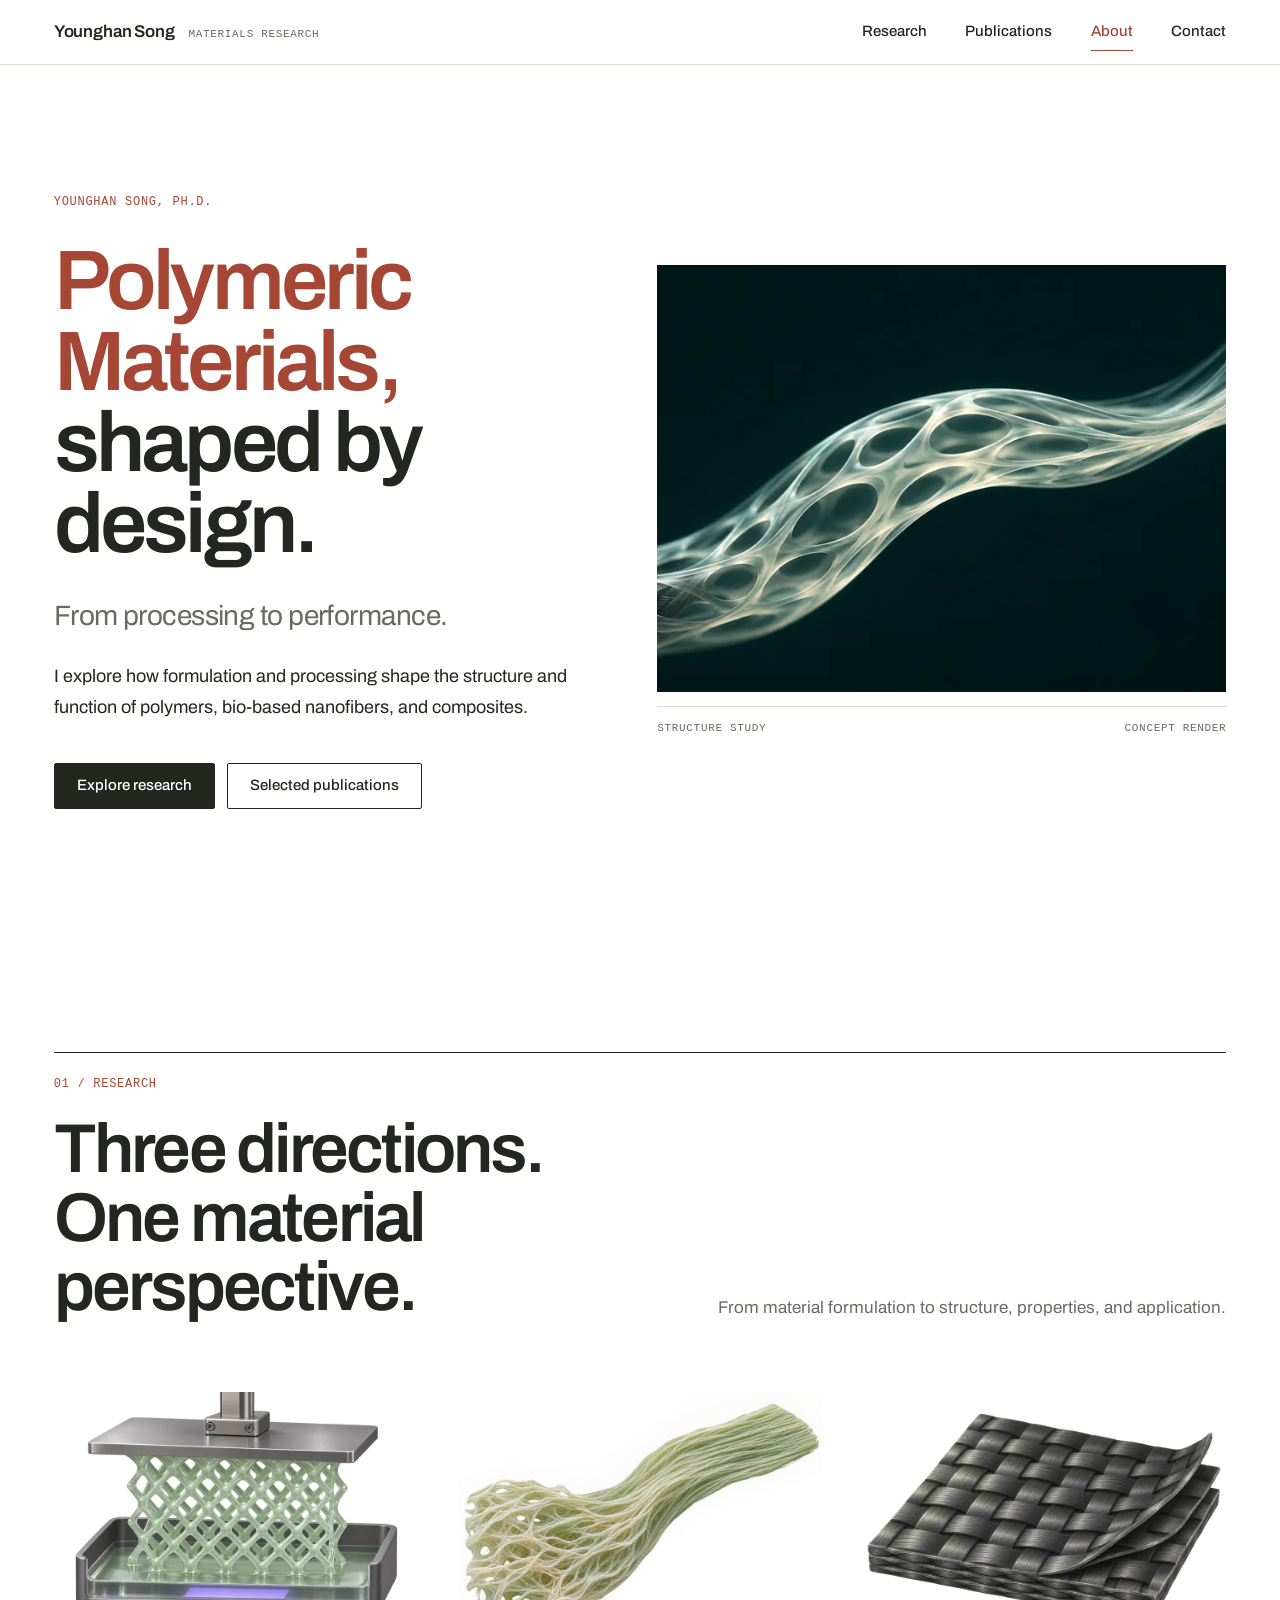
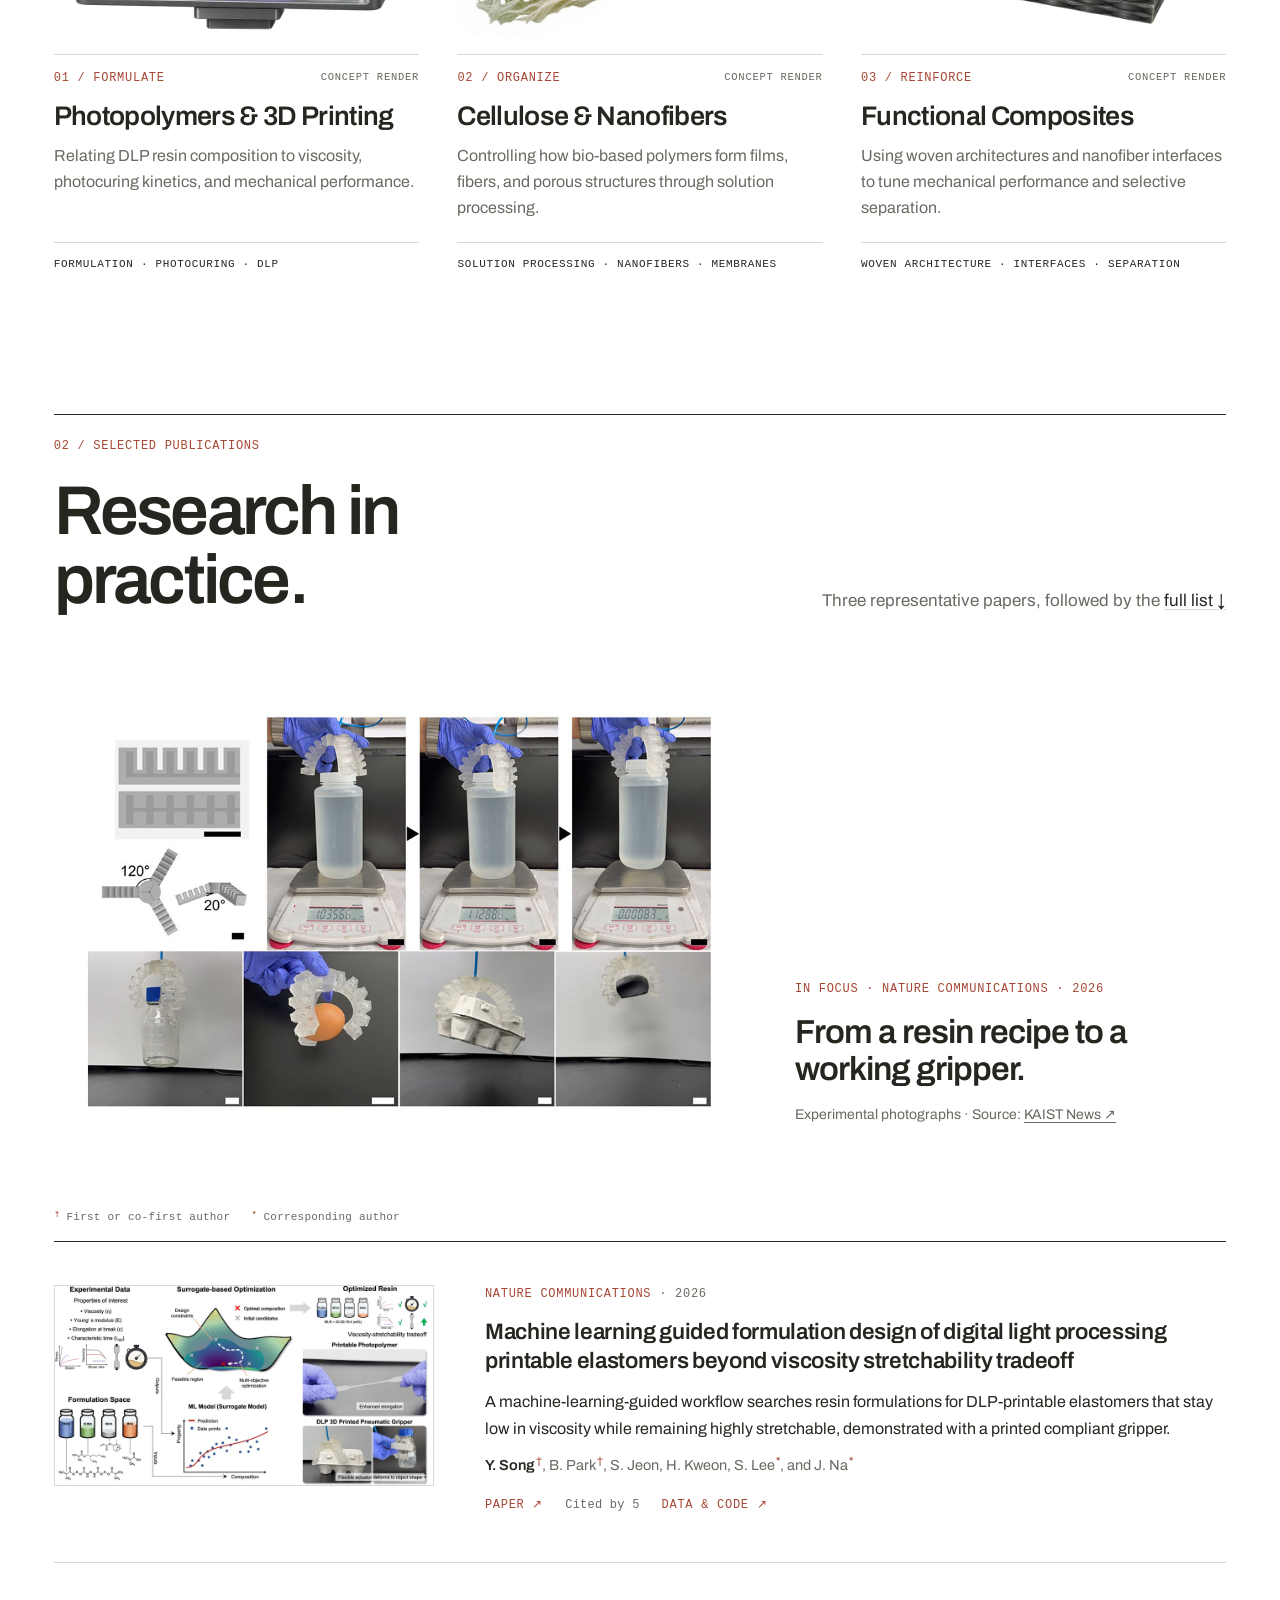
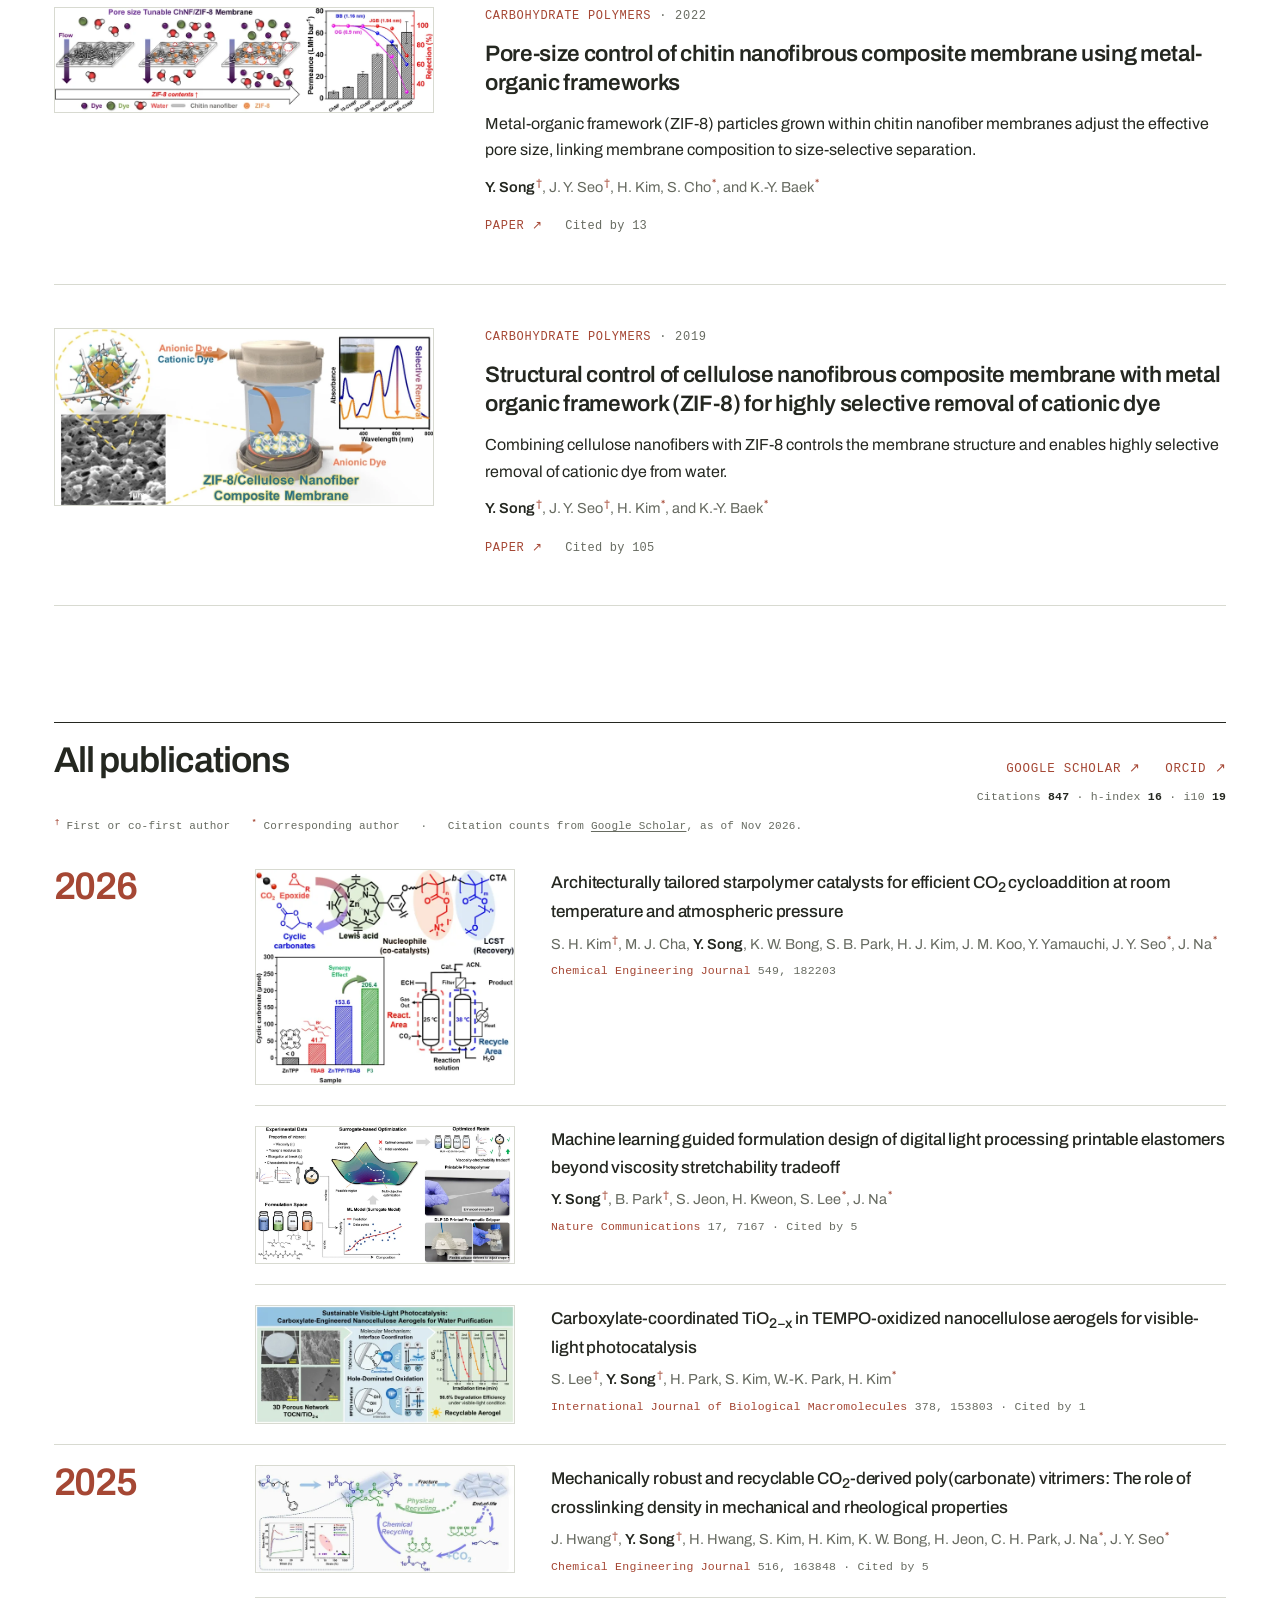
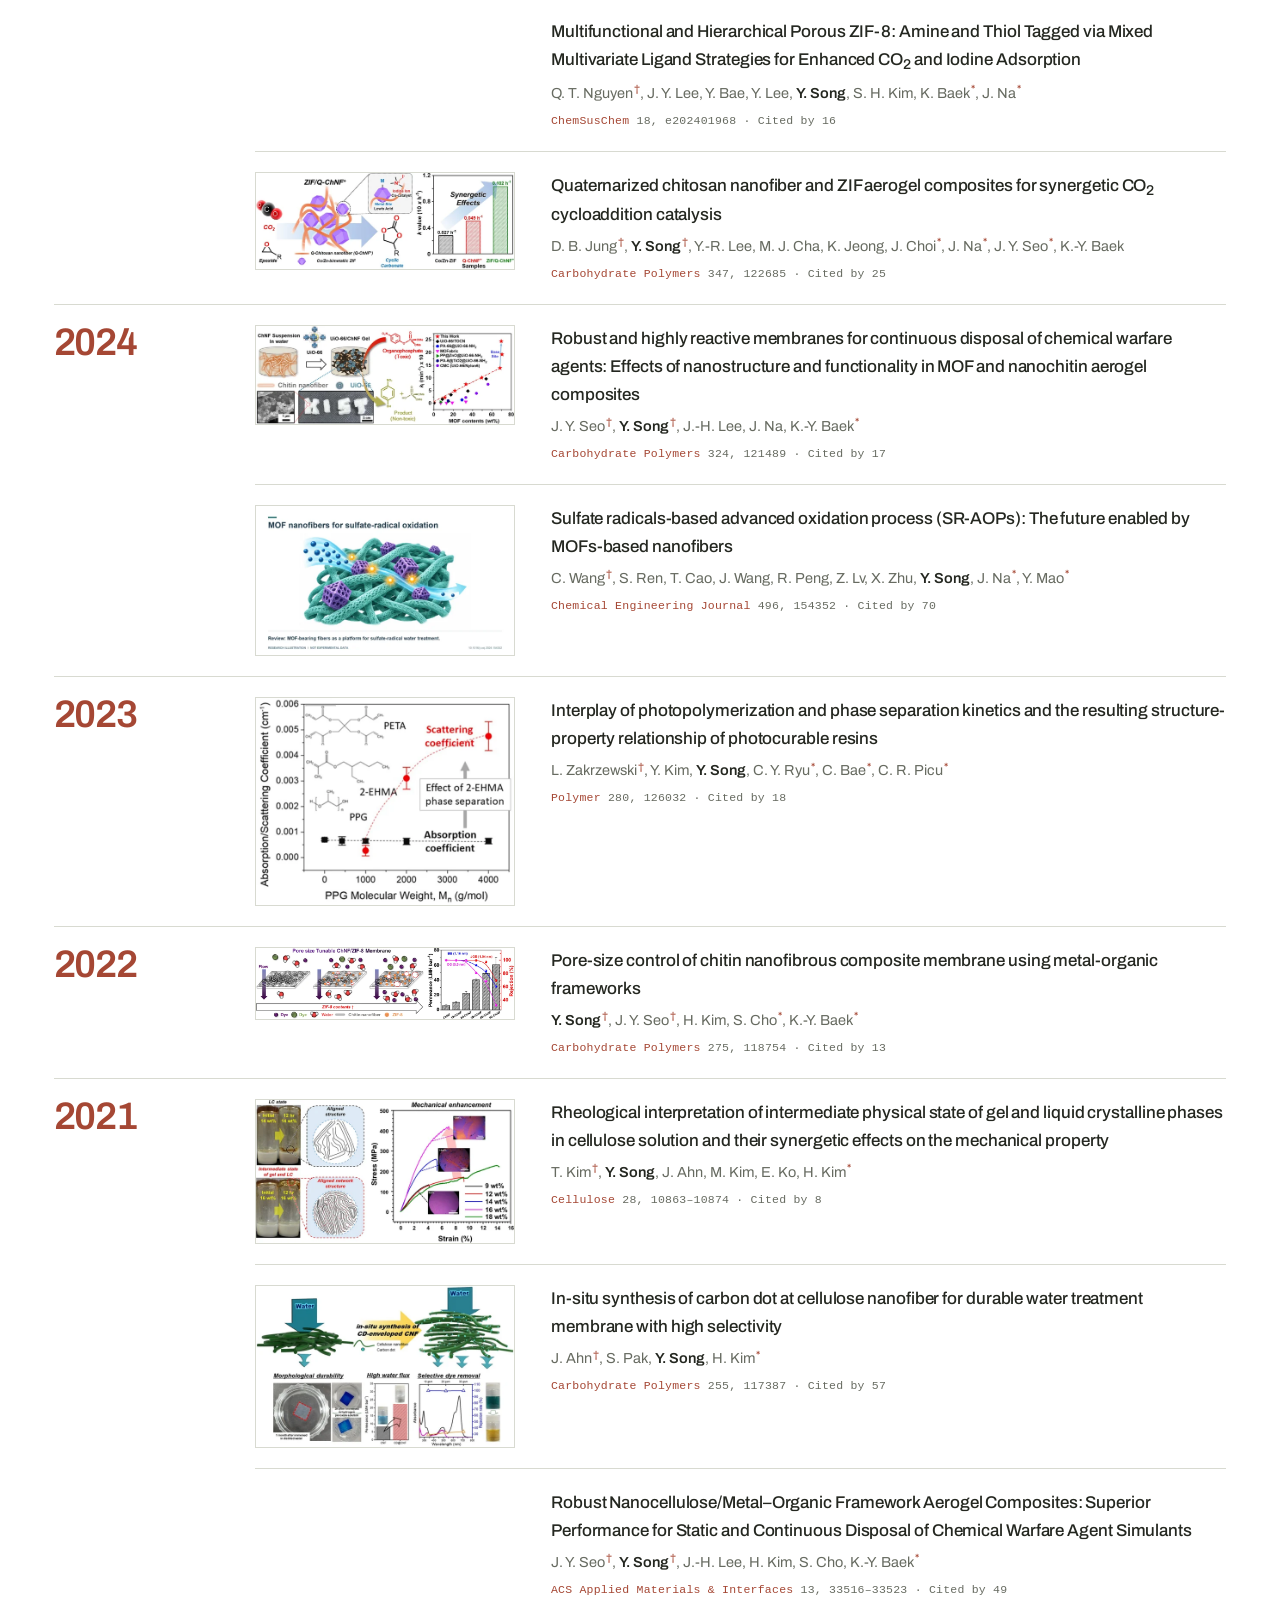
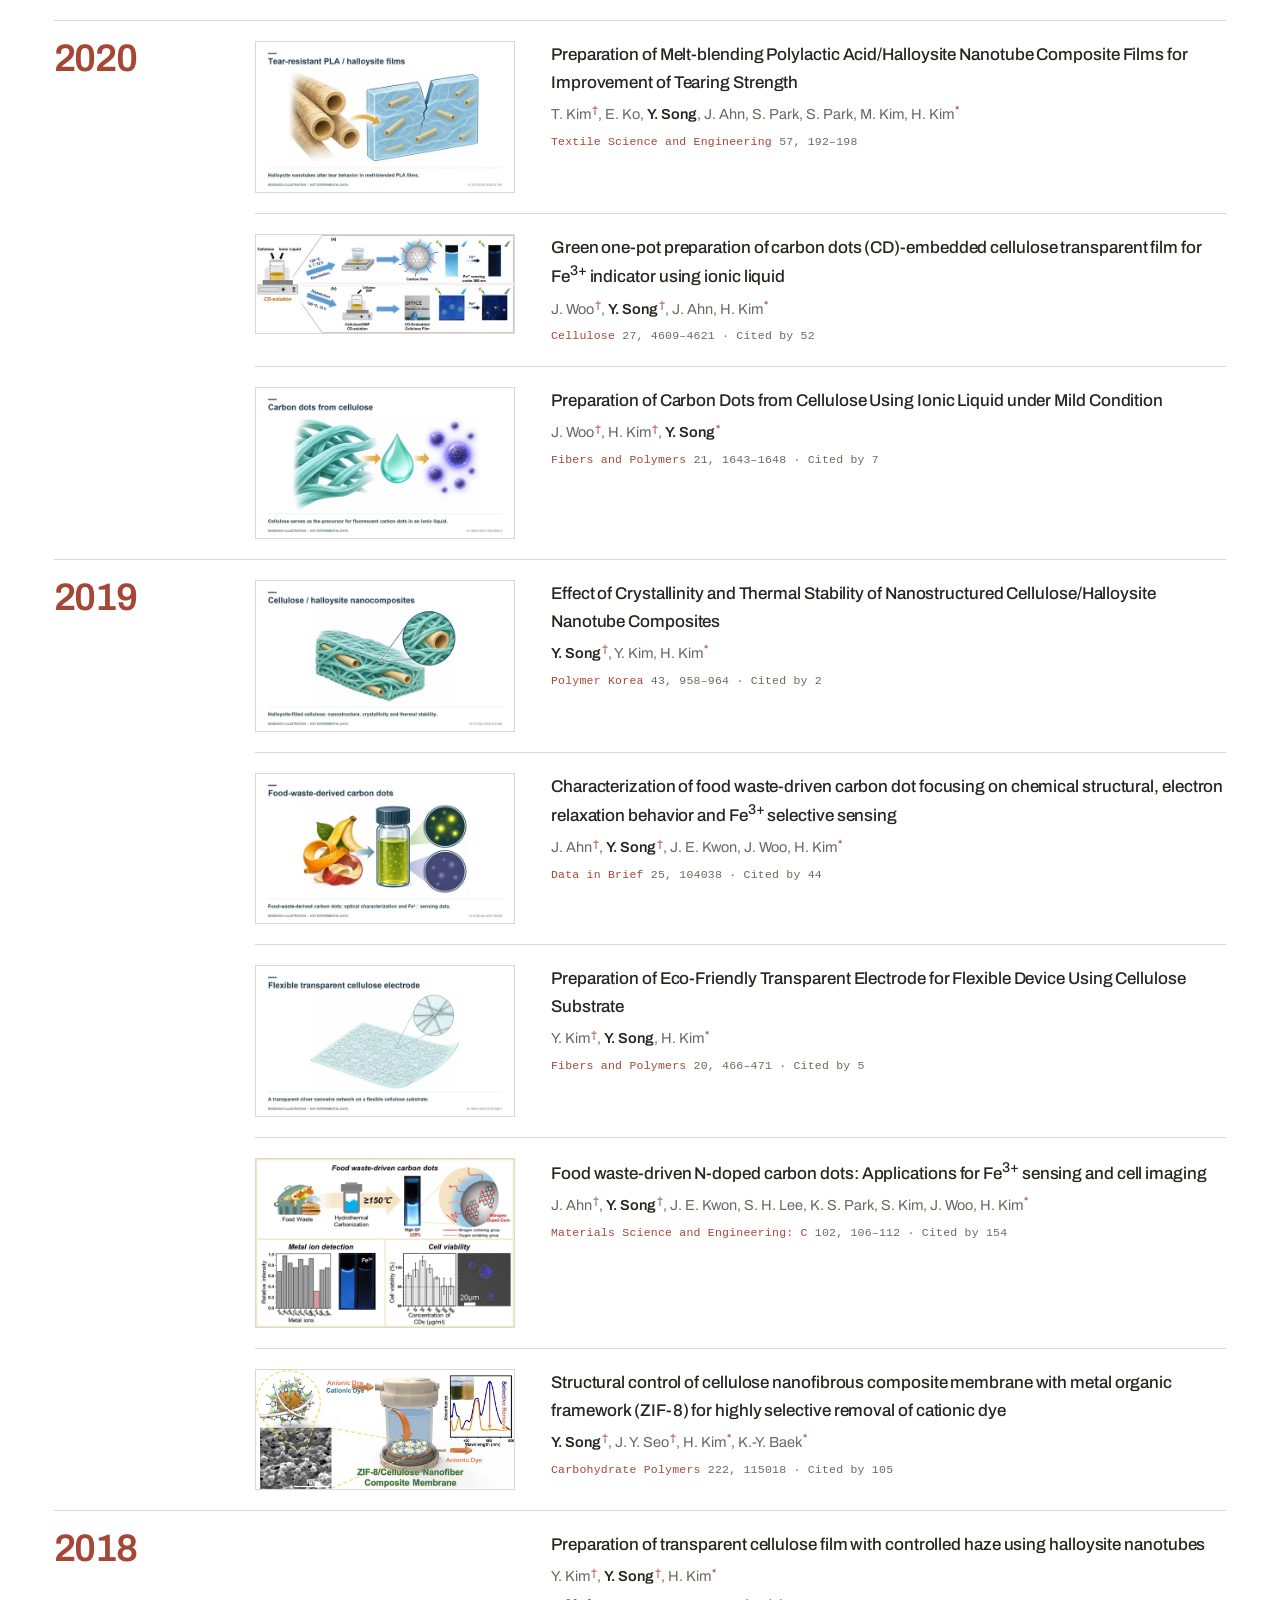
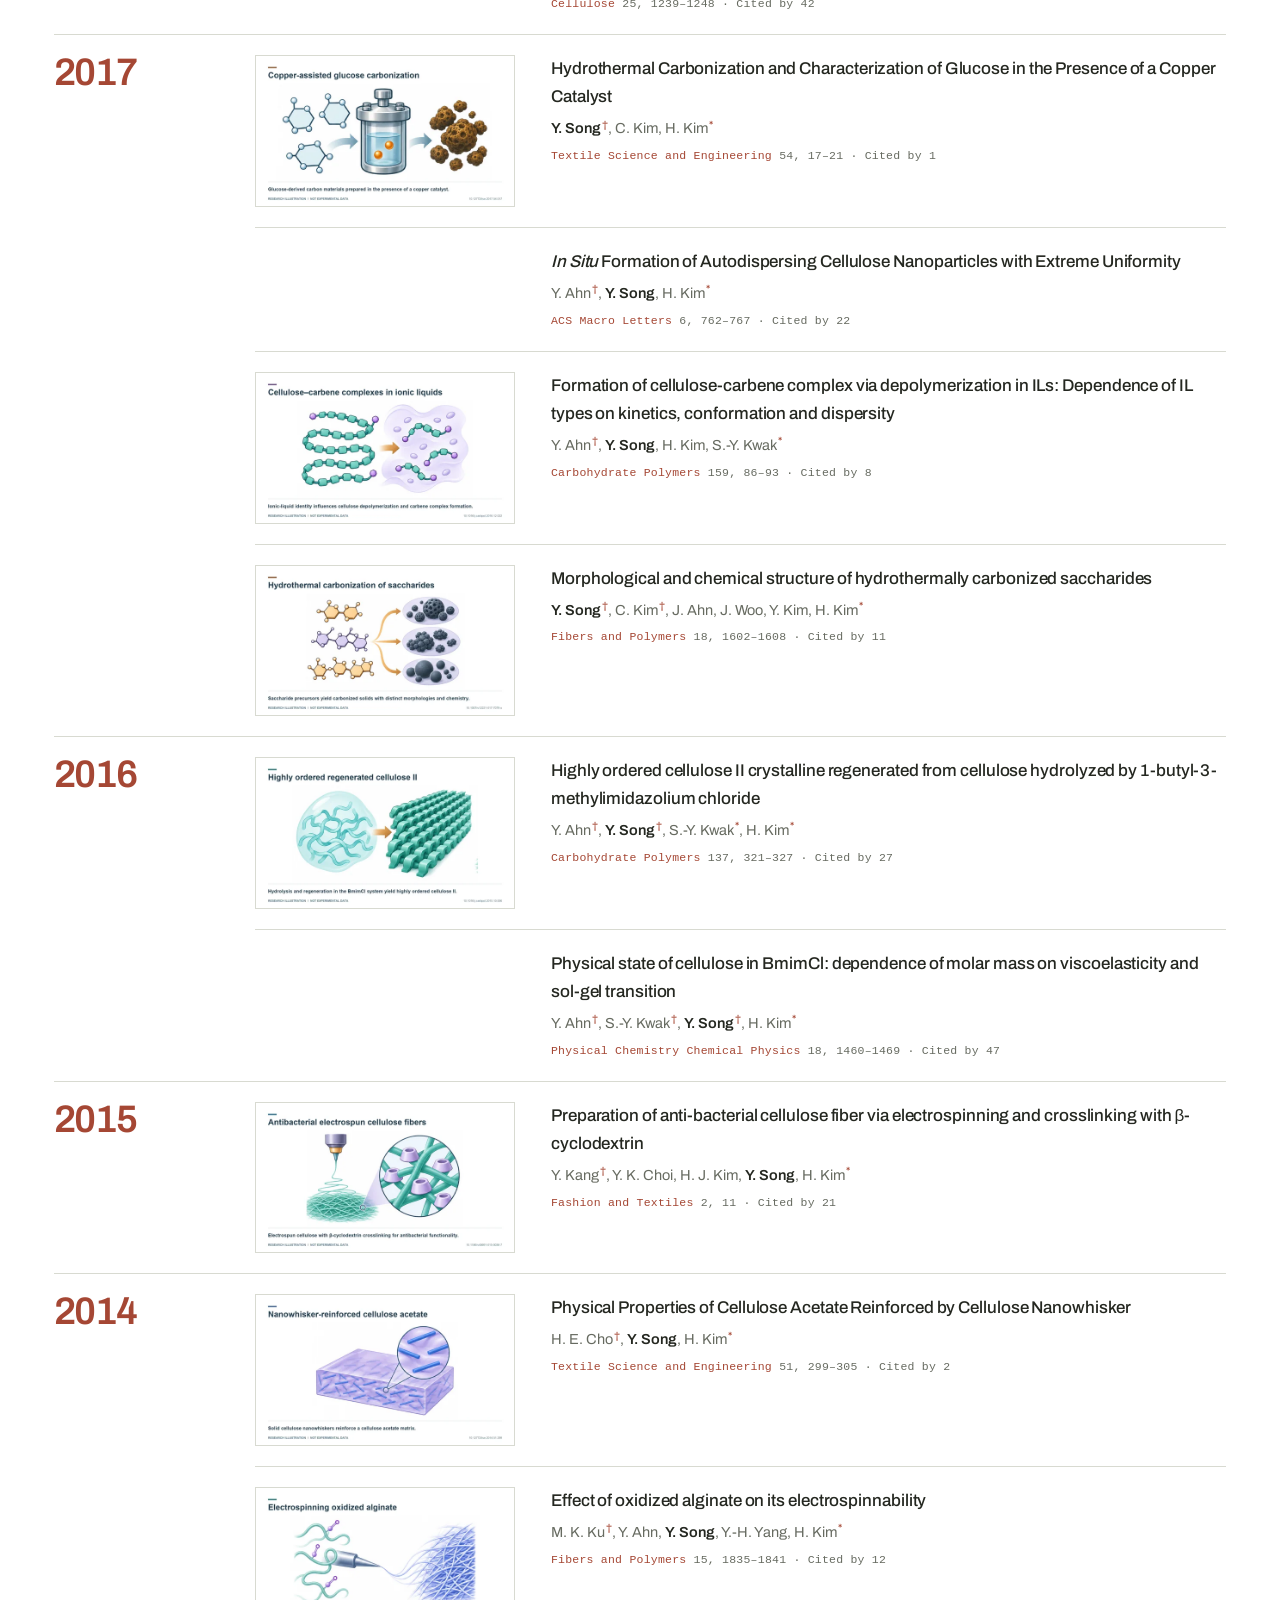
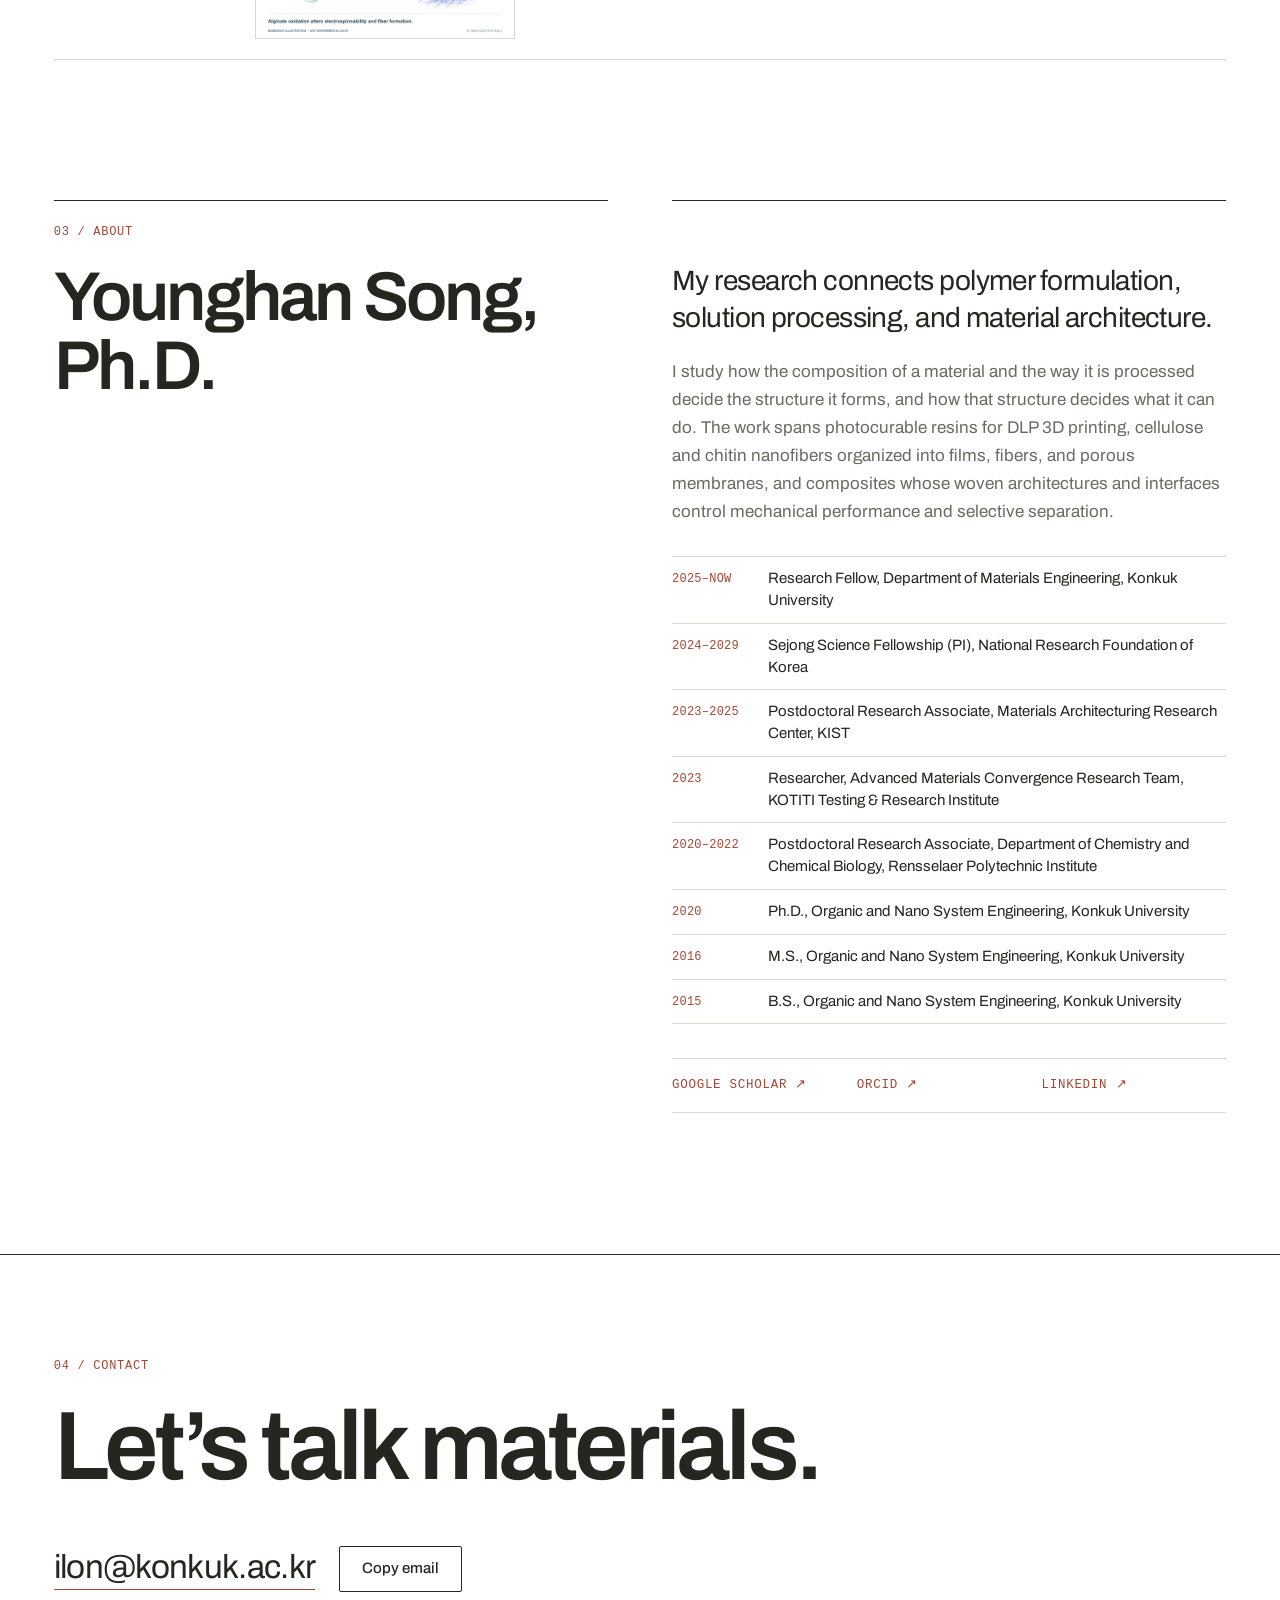
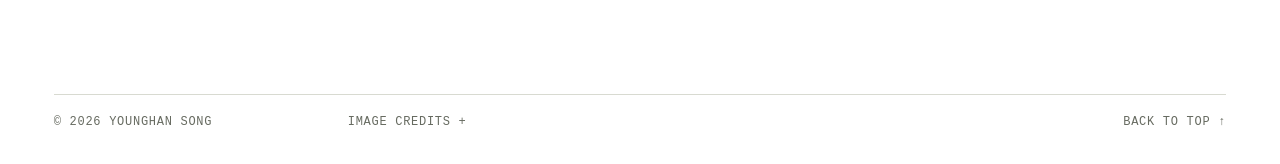
==== commit f1f735a1: "Apply CV author roles, Google Scholar citations, CEJ 2026 paper, 14 TOC images, About experience Co-" ====
--- a/index.html
+++ b/index.html
@@ -13,8 +13,8 @@
   <link rel="icon" href="assets/img/favicon.svg" type="image/svg+xml">
   <link rel="preload" href="assets/fonts/archivo-400.woff2" as="font" type="font/woff2" crossorigin>
   <link rel="preload" href="assets/fonts/archivo-600.woff2" as="font" type="font/woff2" crossorigin>
-  <link rel="stylesheet" href="assets/css/site.css?v=20261127061935">
-  <script src="assets/js/site.js?v=20261127061935" defer></script>
+  <link rel="stylesheet" href="assets/css/site.css?v=20261127062746">
+  <script src="assets/js/site.js?v=20261127062746" defer></script>
 </head>
 <body>
   <a class="skip" href="#main">Skip to content</a>
@@ -167,7 +167,7 @@
             <p class="pub-authors"><strong>Y. Song</strong><sup class="role">†</sup>, B. Park<sup class="role">†</sup>, S. Jeon, H. Kweon, S. Lee<sup class="role">*</sup>, and J. Na<sup class="role">*</sup></p>
             <p class="pub-links mono">
               <a href="https://doi.org/10.1038/s41467-026-73735-4" target="_blank" rel="noopener">Paper ↗</a>
-              <span class="cites" data-doi="10.1038/s41467-026-73735-4">Cited by 1</span>
+              <span class="cites" data-doi="10.1038/s41467-026-73735-4">Cited by 5</span>
               <a href="https://doi.org/10.5281/zenodo.19389221" target="_blank" rel="noopener">Data &amp; code ↗</a>
             </p>
           </div>
@@ -188,10 +188,10 @@
             <p class="pub-meta mono"><span class="accent">Carbohydrate Polymers</span> · 2022</p>
             <h3><a href="https://doi.org/10.1016/j.carbpol.2021.118754" target="_blank" rel="noopener">Pore-size control of chitin nanofibrous composite membrane using metal-organic frameworks</a></h3>
             <p class="pub-summary">Metal-organic framework (ZIF-8) particles grown within chitin nanofiber membranes adjust the effective pore size, linking membrane composition to size-selective separation.</p>
-            <p class="pub-authors"><strong>Y. Song</strong><sup class="role">†</sup>, J. Y. Seo, H. Kim, S. Cho<sup class="role">*</sup>, and K.-Y. Baek<sup class="role">*</sup></p>
+            <p class="pub-authors"><strong>Y. Song</strong><sup class="role">†</sup>, J. Y. Seo<sup class="role">†</sup>, H. Kim, S. Cho<sup class="role">*</sup>, and K.-Y. Baek<sup class="role">*</sup></p>
             <p class="pub-links mono">
               <a href="https://doi.org/10.1016/j.carbpol.2021.118754" target="_blank" rel="noopener">Paper ↗</a>
-              <span class="cites" data-doi="10.1016/j.carbpol.2021.118754">Cited by 12</span>
+              <span class="cites" data-doi="10.1016/j.carbpol.2021.118754">Cited by 13</span>
             </p>
           </div>
         </li>
@@ -211,10 +211,10 @@
             <p class="pub-meta mono"><span class="accent">Carbohydrate Polymers</span> · 2019</p>
             <h3><a href="https://doi.org/10.1016/j.carbpol.2019.115018" target="_blank" rel="noopener">Structural control of cellulose nanofibrous composite membrane with metal organic framework (ZIF-8) for highly selective removal of cationic dye</a></h3>
             <p class="pub-summary">Combining cellulose nanofibers with ZIF-8 controls the membrane structure and enables highly selective removal of cationic dye from water.</p>
-            <p class="pub-authors"><strong>Y. Song</strong><sup class="role">†</sup>, J. Y. Seo, H. Kim<sup class="role">*</sup>, and K.-Y. Baek<sup class="role">*</sup></p>
+            <p class="pub-authors"><strong>Y. Song</strong><sup class="role">†</sup>, J. Y. Seo<sup class="role">†</sup>, H. Kim<sup class="role">*</sup>, and K.-Y. Baek<sup class="role">*</sup></p>
             <p class="pub-links mono">
               <a href="https://doi.org/10.1016/j.carbpol.2019.115018" target="_blank" rel="noopener">Paper ↗</a>
-              <span class="cites" data-doi="10.1016/j.carbpol.2019.115018">Cited by 97</span>
+              <span class="cites" data-doi="10.1016/j.carbpol.2019.115018">Cited by 105</span>
             </p>
           </div>
         </li>
@@ -225,58 +225,66 @@
           <h3 class="all-title">All publications</h3>
           <div class="all-side">
             <p class="all-links mono"><a href="https://scholar.google.co.kr/citations?user=t_mzCmYAAAAJ&amp;hl=en" target="_blank" rel="noopener">Google Scholar ↗</a><a href="https://orcid.org/0000-0001-8236-3793" target="_blank" rel="noopener">ORCID ↗</a></p>
-            <p class="cite-stats mono" data-author="orcid:0000-0001-8236-3793">Citations <b>751</b> · h-index <b>14</b> · i10 <b>18</b></p>
+            <p class="cite-stats mono">Citations <b>847</b> · h-index <b>16</b> · i10 <b>19</b></p>
           </div>
         </div>
-        <p class="role-legend mono"><sup class="role">†</sup> First or co-first author &nbsp; <sup class="role">*</sup> Corresponding author &nbsp; · &nbsp; Citation counts from <a href="https://openalex.org/A5082875350" target="_blank" rel="noopener">OpenAlex</a>, updated on each visit; Google Scholar counts are usually higher.</p>
+        <p class="role-legend mono"><sup class="role">†</sup> First or co-first author &nbsp; <sup class="role">*</sup> Corresponding author &nbsp; · &nbsp; <span class="cite-source">Citation counts from <a href="https://scholar.google.co.kr/citations?user=t_mzCmYAAAAJ&amp;hl=en" target="_blank" rel="noopener">Google Scholar</a>, as of Nov 2026.</span></p>
         <ol class="year-groups">
 <!-- PUBS:START -->
           <li class="year-group">
             <h4 class="year">2026</h4>
             <ol class="year-list">
               <li class="full-pub">
+                <button class="figure-btn full-toc" type="button" data-lightbox data-src="assets/img/ga-cej-2026-182203.webp" data-title="Architecturally tailored starpolymer catalysts for efficient CO2 cycloaddition at room temperature and atmospheric pressure" data-caption="Chemical Engineering Journal 549, 182203 (2026)" data-credit="Published table-of-contents graphic. Chemical Engineering Journal (2026). Source: Elsevier." data-credit-href="https://doi.org/10.1016/j.cej.2026.182203"><img src="assets/img/ga-cej-2026-182203-600.webp" loading="lazy" alt="Table-of-contents graphic: Architecturally tailored starpolymer catalysts for efficient CO2 cycloaddition at room temperature and atmospheric pressure"></button>
+                <div class="full-body">
+                  <a class="full-title" href="https://doi.org/10.1016/j.cej.2026.182203" target="_blank" rel="noopener">Architecturally tailored starpolymer catalysts for efficient CO<sub>2</sub> cycloaddition at room temperature and atmospheric pressure</a>
+                  <p class="full-authors">S. H. Kim<sup class="role">†</sup>, M. J. Cha, <strong>Y. Song</strong>, K. W. Bong, S. B. Park, H. J. Kim, J. M. Koo, Y. Yamauchi, J. Y. Seo<sup class="role">*</sup>, J. Na<sup class="role">*</sup></p>
+                  <p class="full-meta mono"><span class="accent">Chemical Engineering Journal</span> 549, 182203 <span class="cites" data-doi="10.1016/j.cej.2026.182203"></span></p>
+                </div>
+              </li>
+              <li class="full-pub">
                 <button class="figure-btn full-toc" type="button" data-lightbox data-src="assets/img/toc-2026-natcommun-fig1.webp" data-title="Machine learning guided formulation design of digital light processing printable elastomers beyond viscosity stretchability tradeoff" data-caption="Nature Communications 17, 7167 (2026)" data-credit="Published table-of-contents graphic. Nature Communications (2026). Source: CC BY 4.0, Fig. 1." data-credit-href="https://doi.org/10.1038/s41467-026-73735-4"><img src="assets/img/toc-2026-natcommun-fig1-900.webp" loading="lazy" alt="Table-of-contents graphic: Machine learning guided formulation design of digital light processing printable elastomers beyond viscosity stretchability tradeoff"></button>
                 <div class="full-body">
                   <a class="full-title" href="https://doi.org/10.1038/s41467-026-73735-4" target="_blank" rel="noopener">Machine learning guided formulation design of digital light processing printable elastomers beyond viscosity stretchability tradeoff</a>
                   <p class="full-authors"><strong>Y. Song</strong><sup class="role">†</sup>, B. Park<sup class="role">†</sup>, S. Jeon, H. Kweon, S. Lee<sup class="role">*</sup>, J. Na<sup class="role">*</sup></p>
-                  <p class="full-meta mono"><span class="accent">Nature Communications</span> 17, 7167 <span class="cites" data-doi="10.1038/s41467-026-73735-4">· Cited by 1</span></p>
+                  <p class="full-meta mono"><span class="accent">Nature Communications</span> 17, 7167 <span class="cites" data-doi="10.1038/s41467-026-73735-4">· Cited by 5</span></p>
+                </div>
+              </li>
+              <li class="full-pub">
+                <button class="figure-btn full-toc" type="button" data-lightbox data-src="assets/img/toc-2026-j-ijbiomac-2026-153803.webp" data-title="Carboxylate-coordinated TiO2−x in TEMPO-oxidized nanocellulose aerogels for visible-light photocatalysis" data-caption="International Journal of Biological Macromolecules 378, 153803 (2026)" data-credit="Published table-of-contents graphic. International Journal of Biological Macromolecules (2026). Source: Elsevier (original TOC graphic, provided by the author)." data-credit-href="https://doi.org/10.1016/j.ijbiomac.2026.153803"><img src="assets/img/toc-2026-j-ijbiomac-2026-153803-600.webp" loading="lazy" alt="Table-of-contents graphic: Carboxylate-coordinated TiO2−x in TEMPO-oxidized nanocellulose aerogels for visible-light photocatalysis"></button>
+                <div class="full-body">
+                  <a class="full-title" href="https://doi.org/10.1016/j.ijbiomac.2026.153803" target="_blank" rel="noopener">Carboxylate-coordinated TiO<sub>2−x</sub> in TEMPO-oxidized nanocellulose aerogels for visible-light photocatalysis</a>
+                  <p class="full-authors">S. Lee<sup class="role">†</sup>, <strong>Y. Song</strong><sup class="role">†</sup>, H. Park, S. Kim, W.-K. Park, H. Kim<sup class="role">*</sup></p>
+                  <p class="full-meta mono"><span class="accent">International Journal of Biological Macromolecules</span> 378, 153803 <span class="cites" data-doi="10.1016/j.ijbiomac.2026.153803">· Cited by 1</span></p>
+                </div>
+              </li>
+            </ol>
+          </li>
+          <li class="year-group">
+            <h4 class="year">2025</h4>
+            <ol class="year-list">
+              <li class="full-pub">
+                <button class="figure-btn full-toc" type="button" data-lightbox data-src="assets/img/ga-cej-2025-163848.webp" data-title="Mechanically robust and recyclable CO2-derived poly(carbonate) vitrimers: The role of crosslinking density in mechanical and rheological properties" data-caption="Chemical Engineering Journal 516, 163848 (2025)" data-credit="Published table-of-contents graphic. Chemical Engineering Journal (2025). Source: Elsevier." data-credit-href="https://doi.org/10.1016/j.cej.2025.163848"><img src="assets/img/ga-cej-2025-163848-600.webp" loading="lazy" alt="Table-of-contents graphic: Mechanically robust and recyclable CO2-derived poly(carbonate) vitrimers: The role of crosslinking density in mechanical and rheological properties"></button>
+                <div class="full-body">
+                  <a class="full-title" href="https://doi.org/10.1016/j.cej.2025.163848" target="_blank" rel="noopener">Mechanically robust and recyclable CO<sub>2</sub>-derived poly(carbonate) vitrimers: The role of crosslinking density in mechanical and rheological properties</a>
+                  <p class="full-authors">J. Hwang<sup class="role">†</sup>, <strong>Y. Song</strong><sup class="role">†</sup>, H. Hwang, S. Kim, H. Kim, K. W. Bong, H. Jeon, C. H. Park, J. Na<sup class="role">*</sup>, J. Y. Seo<sup class="role">*</sup></p>
+                  <p class="full-meta mono"><span class="accent">Chemical Engineering Journal</span> 516, 163848 <span class="cites" data-doi="10.1016/j.cej.2025.163848">· Cited by 5</span></p>
                 </div>
               </li>
               <li class="full-pub">
                 <div class="full-toc is-empty" aria-hidden="true"></div>
                 <div class="full-body">
-                  <a class="full-title" href="https://doi.org/10.1016/j.ijbiomac.2026.153803" target="_blank" rel="noopener">Carboxylate-coordinated TiO<sub>2−x</sub> in TEMPO-oxidized nanocellulose aerogels for visible-light photocatalysis</a>
-                  <p class="full-authors">S. Lee<sup class="role">†</sup>, <strong>Y. Song</strong>, H. Park, S. Kim, W.-K. Park, H. Kim<sup class="role">*</sup></p>
-                  <p class="full-meta mono"><span class="accent">International Journal of Biological Macromolecules</span> 378, 153803 <span class="cites" data-doi="10.1016/j.ijbiomac.2026.153803">· Cited by 1</span></p>
-                </div>
-              </li>
-            </ol>
-          </li>
-          <li class="year-group">
-            <h4 class="year">2025</h4>
-            <ol class="year-list">
-              <li class="full-pub">
-                <button class="figure-btn full-toc" type="button" data-lightbox data-src="assets/img/ga-cej-2025-163848.webp" data-title="Mechanically robust and recyclable CO2-derived poly(carbonate) vitrimers: The role of crosslinking density in mechanical and rheological properties" data-caption="Chemical Engineering Journal 516, 163848 (2025)" data-credit="Published table-of-contents graphic. Chemical Engineering Journal (2025). Source: Elsevier." data-credit-href="https://doi.org/10.1016/j.cej.2025.163848"><img src="assets/img/ga-cej-2025-163848-600.webp" loading="lazy" alt="Table-of-contents graphic: Mechanically robust and recyclable CO2-derived poly(carbonate) vitrimers: The role of crosslinking density in mechanical and rheological properties"></button>
-                <div class="full-body">
-                  <a class="full-title" href="https://doi.org/10.1016/j.cej.2025.163848" target="_blank" rel="noopener">Mechanically robust and recyclable CO<sub>2</sub>-derived poly(carbonate) vitrimers: The role of crosslinking density in mechanical and rheological properties</a>
-                  <p class="full-authors">J. Hwang<sup class="role">†</sup>, <strong>Y. Song</strong>, H. Hwang, S. Kim, H. Kim, K. W. Bong, H. Jeon, C. H. Park, J. Na<sup class="role">*</sup>, J. Y. Seo<sup class="role">*</sup></p>
-                  <p class="full-meta mono"><span class="accent">Chemical Engineering Journal</span> 516, 163848 <span class="cites" data-doi="10.1016/j.cej.2025.163848">· Cited by 5</span></p>
-                </div>
-              </li>
-              <li class="full-pub">
-                <div class="full-toc is-empty" aria-hidden="true"></div>
-                <div class="full-body">
                   <a class="full-title" href="https://doi.org/10.1002/cssc.202401968" target="_blank" rel="noopener">Multifunctional and Hierarchical Porous ZIF-8: Amine and Thiol Tagged via Mixed Multivariate Ligand Strategies for Enhanced CO<sub>2</sub> and Iodine Adsorption</a>
-                  <p class="full-authors">Q. T. Nguyen<sup class="role">†</sup>, J. Y. Lee, Y. Bae, Y. Lee, <strong>Y. Song</strong>, S. H. Kim<sup class="role">*</sup>, K. Baek, J. Na<sup class="role">*</sup></p>
-                  <p class="full-meta mono"><span class="accent">ChemSusChem</span> 18, e202401968 <span class="cites" data-doi="10.1002/cssc.202401968">· Cited by 15</span></p>
+                  <p class="full-authors">Q. T. Nguyen<sup class="role">†</sup>, J. Y. Lee, Y. Bae, Y. Lee, <strong>Y. Song</strong>, S. H. Kim, K. Baek<sup class="role">*</sup>, J. Na<sup class="role">*</sup></p>
+                  <p class="full-meta mono"><span class="accent">ChemSusChem</span> 18, e202401968 <span class="cites" data-doi="10.1002/cssc.202401968">· Cited by 16</span></p>
                 </div>
               </li>
               <li class="full-pub">
                 <button class="figure-btn full-toc" type="button" data-lightbox data-src="assets/img/ga-carbpol-2025-122685.webp" data-title="Quaternarized chitosan nanofiber and ZIF aerogel composites for synergetic CO2 cycloaddition catalysis" data-caption="Carbohydrate Polymers 347, 122685 (2025)" data-credit="Published table-of-contents graphic. Carbohydrate Polymers (2025). Source: Elsevier." data-credit-href="https://doi.org/10.1016/j.carbpol.2024.122685"><img src="assets/img/ga-carbpol-2025-122685-600.webp" loading="lazy" alt="Table-of-contents graphic: Quaternarized chitosan nanofiber and ZIF aerogel composites for synergetic CO2 cycloaddition catalysis"></button>
                 <div class="full-body">
                   <a class="full-title" href="https://doi.org/10.1016/j.carbpol.2024.122685" target="_blank" rel="noopener">Quaternarized chitosan nanofiber and ZIF aerogel composites for synergetic CO<sub>2</sub> cycloaddition catalysis</a>
-                  <p class="full-authors">D. B. Jung<sup class="role">†</sup>, <strong>Y. Song</strong>, Y.-R. Lee, M. J. Cha, K. Jeong, J. Choi<sup class="role">*</sup>, J. Na<sup class="role">*</sup>, J. Y. Seo<sup class="role">*</sup>, K.-Y. Baek</p>
-                  <p class="full-meta mono"><span class="accent">Carbohydrate Polymers</span> 347, 122685 <span class="cites" data-doi="10.1016/j.carbpol.2024.122685">· Cited by 27</span></p>
+                  <p class="full-authors">D. B. Jung<sup class="role">†</sup>, <strong>Y. Song</strong><sup class="role">†</sup>, Y.-R. Lee, M. J. Cha, K. Jeong, J. Choi<sup class="role">*</sup>, J. Na<sup class="role">*</sup>, J. Y. Seo<sup class="role">*</sup>, K.-Y. Baek</p>
+                  <p class="full-meta mono"><span class="accent">Carbohydrate Polymers</span> 347, 122685 <span class="cites" data-doi="10.1016/j.carbpol.2024.122685">· Cited by 25</span></p>
                 </div>
               </li>
             </ol>
@@ -288,16 +296,16 @@
                 <button class="figure-btn full-toc" type="button" data-lightbox data-src="assets/img/ga-carbpol-2024-121489.webp" data-title="Robust and highly reactive membranes for continuous disposal of chemical warfare agents: Effects of nanostructure and functionality in MOF and nanochitin aerogel composites" data-caption="Carbohydrate Polymers 324, 121489 (2024)" data-credit="Published table-of-contents graphic. Carbohydrate Polymers (2024). Source: Elsevier." data-credit-href="https://doi.org/10.1016/j.carbpol.2023.121489"><img src="assets/img/ga-carbpol-2024-121489-600.webp" loading="lazy" alt="Table-of-contents graphic: Robust and highly reactive membranes for continuous disposal of chemical warfare agents: Effects of nanostructure and functionality in MOF and nanochitin aerogel composites"></button>
                 <div class="full-body">
                   <a class="full-title" href="https://doi.org/10.1016/j.carbpol.2023.121489" target="_blank" rel="noopener">Robust and highly reactive membranes for continuous disposal of chemical warfare agents: Effects of nanostructure and functionality in MOF and nanochitin aerogel composites</a>
-                  <p class="full-authors">J. Y. Seo<sup class="role">†</sup>, <strong>Y. Song</strong>, J.-H. Lee, J. Na, K.-Y. Baek<sup class="role">*</sup></p>
-                  <p class="full-meta mono"><span class="accent">Carbohydrate Polymers</span> 324, 121489 <span class="cites" data-doi="10.1016/j.carbpol.2023.121489">· Cited by 18</span></p>
-                </div>
-              </li>
-              <li class="full-pub">
-                <div class="full-toc is-empty" aria-hidden="true"></div>
+                  <p class="full-authors">J. Y. Seo<sup class="role">†</sup>, <strong>Y. Song</strong><sup class="role">†</sup>, J.-H. Lee, J. Na, K.-Y. Baek<sup class="role">*</sup></p>
+                  <p class="full-meta mono"><span class="accent">Carbohydrate Polymers</span> 324, 121489 <span class="cites" data-doi="10.1016/j.carbpol.2023.121489">· Cited by 17</span></p>
+                </div>
+              </li>
+              <li class="full-pub">
+                <button class="figure-btn full-toc" type="button" data-lightbox data-src="assets/img/toc-2024-j-cej-2024-154352.webp" data-title="Sulfate radicals-based advanced oxidation process (SR-AOPs): The future enabled by MOFs-based nanofibers" data-caption="Chemical Engineering Journal 496, 154352 (2024)" data-credit="Research illustration / not experimental data. Prepared by the author for this site." data-credit-href="https://doi.org/10.1016/j.cej.2024.154352"><img src="assets/img/toc-2024-j-cej-2024-154352-600.webp" loading="lazy" alt="Table-of-contents graphic: Sulfate radicals-based advanced oxidation process (SR-AOPs): The future enabled by MOFs-based nanofibers"></button>
                 <div class="full-body">
                   <a class="full-title" href="https://doi.org/10.1016/j.cej.2024.154352" target="_blank" rel="noopener">Sulfate radicals-based advanced oxidation process (SR-AOPs): The future enabled by MOFs-based nanofibers</a>
-                  <p class="full-authors">C. Wang<sup class="role">†</sup>, S. Ren, T. Cao, J. Wang<sup class="role">*</sup>, R. Peng, Z. Lv, X. Zhu<sup class="role">*</sup>, <strong>Y. Song</strong>, J. Na<sup class="role">*</sup>, Y. Mao<sup class="role">*</sup></p>
-                  <p class="full-meta mono"><span class="accent">Chemical Engineering Journal</span> 496, 154352 <span class="cites" data-doi="10.1016/j.cej.2024.154352">· Cited by 64</span></p>
+                  <p class="full-authors">C. Wang<sup class="role">†</sup>, S. Ren, T. Cao, J. Wang, R. Peng, Z. Lv, X. Zhu, <strong>Y. Song</strong>, J. Na<sup class="role">*</sup>, Y. Mao<sup class="role">*</sup></p>
+                  <p class="full-meta mono"><span class="accent">Chemical Engineering Journal</span> 496, 154352 <span class="cites" data-doi="10.1016/j.cej.2024.154352">· Cited by 70</span></p>
                 </div>
               </li>
             </ol>
@@ -309,8 +317,8 @@
                 <button class="figure-btn full-toc" type="button" data-lightbox data-src="assets/img/ga-polymer-2023.webp" data-title="Interplay of photopolymerization and phase separation kinetics and the resulting structure-property relationship of photocurable resins" data-caption="Polymer 280, 126032 (2023)" data-credit="Published table-of-contents graphic. Polymer (2023). Source: Elsevier." data-credit-href="https://doi.org/10.1016/j.polymer.2023.126032"><img src="assets/img/ga-polymer-2023-600.webp" loading="lazy" alt="Table-of-contents graphic: Interplay of photopolymerization and phase separation kinetics and the resulting structure-property relationship of photocurable resins"></button>
                 <div class="full-body">
                   <a class="full-title" href="https://doi.org/10.1016/j.polymer.2023.126032" target="_blank" rel="noopener">Interplay of photopolymerization and phase separation kinetics and the resulting structure-property relationship of photocurable resins</a>
-                  <p class="full-authors">L. Zakrzewski<sup class="role">†</sup>, Y. Kim, <strong>Y. Song</strong>, C. Y. Ryu, C. Bae, C. R. Picu<sup class="role">*</sup></p>
-                  <p class="full-meta mono"><span class="accent">Polymer</span> 280, 126032 <span class="cites" data-doi="10.1016/j.polymer.2023.126032">· Cited by 14</span></p>
+                  <p class="full-authors">L. Zakrzewski<sup class="role">†</sup>, Y. Kim, <strong>Y. Song</strong>, C. Y. Ryu<sup class="role">*</sup>, C. Bae<sup class="role">*</sup>, C. R. Picu<sup class="role">*</sup></p>
+                  <p class="full-meta mono"><span class="accent">Polymer</span> 280, 126032 <span class="cites" data-doi="10.1016/j.polymer.2023.126032">· Cited by 18</span></p>
                 </div>
               </li>
             </ol>
@@ -322,8 +330,8 @@
                 <button class="figure-btn full-toc" type="button" data-lightbox data-src="assets/img/toc-2022-chitin-zif8.webp" data-title="Pore-size control of chitin nanofibrous composite membrane using metal-organic frameworks" data-caption="Carbohydrate Polymers 275, 118754 (2022)" data-credit="Published table-of-contents graphic. Carbohydrate Polymers (2022). Source: Elsevier." data-credit-href="https://doi.org/10.1016/j.carbpol.2021.118754"><img src="assets/img/toc-2022-chitin-zif8-900.webp" loading="lazy" alt="Table-of-contents graphic: Pore-size control of chitin nanofibrous composite membrane using metal-organic frameworks"></button>
                 <div class="full-body">
                   <a class="full-title" href="https://doi.org/10.1016/j.carbpol.2021.118754" target="_blank" rel="noopener">Pore-size control of chitin nanofibrous composite membrane using metal-organic frameworks</a>
-                  <p class="full-authors"><strong>Y. Song</strong><sup class="role">†</sup>, J. Y. Seo, H. Kim, S. Cho<sup class="role">*</sup>, K.-Y. Baek<sup class="role">*</sup></p>
-                  <p class="full-meta mono"><span class="accent">Carbohydrate Polymers</span> 275, 118754 <span class="cites" data-doi="10.1016/j.carbpol.2021.118754">· Cited by 12</span></p>
+                  <p class="full-authors"><strong>Y. Song</strong><sup class="role">†</sup>, J. Y. Seo<sup class="role">†</sup>, H. Kim, S. Cho<sup class="role">*</sup>, K.-Y. Baek<sup class="role">*</sup></p>
+                  <p class="full-meta mono"><span class="accent">Carbohydrate Polymers</span> 275, 118754 <span class="cites" data-doi="10.1016/j.carbpol.2021.118754">· Cited by 13</span></p>
                 </div>
               </li>
             </ol>
@@ -336,7 +344,7 @@
                 <div class="full-body">
                   <a class="full-title" href="https://doi.org/10.1007/s10570-021-04209-7" target="_blank" rel="noopener">Rheological interpretation of intermediate physical state of gel and liquid crystalline phases in cellulose solution and their synergetic effects on the mechanical property</a>
                   <p class="full-authors">T. Kim<sup class="role">†</sup>, <strong>Y. Song</strong>, J. Ahn, M. Kim, E. Ko, H. Kim<sup class="role">*</sup></p>
-                  <p class="full-meta mono"><span class="accent">Cellulose</span> 28, 10863–10874 <span class="cites" data-doi="10.1007/s10570-021-04209-7">· Cited by 6</span></p>
+                  <p class="full-meta mono"><span class="accent">Cellulose</span> 28, 10863–10874 <span class="cites" data-doi="10.1007/s10570-021-04209-7">· Cited by 8</span></p>
                 </div>
               </li>
               <li class="full-pub">
@@ -344,15 +352,15 @@
                 <div class="full-body">
                   <a class="full-title" href="https://doi.org/10.1016/j.carbpol.2020.117387" target="_blank" rel="noopener">In-situ synthesis of carbon dot at cellulose nanofiber for durable water treatment membrane with high selectivity</a>
                   <p class="full-authors">J. Ahn<sup class="role">†</sup>, S. Pak, <strong>Y. Song</strong>, H. Kim<sup class="role">*</sup></p>
-                  <p class="full-meta mono"><span class="accent">Carbohydrate Polymers</span> 255, 117387 <span class="cites" data-doi="10.1016/j.carbpol.2020.117387">· Cited by 49</span></p>
+                  <p class="full-meta mono"><span class="accent">Carbohydrate Polymers</span> 255, 117387 <span class="cites" data-doi="10.1016/j.carbpol.2020.117387">· Cited by 57</span></p>
                 </div>
               </li>
               <li class="full-pub">
                 <div class="full-toc is-empty" aria-hidden="true"></div>
                 <div class="full-body">
                   <a class="full-title" href="https://doi.org/10.1021/acsami.1c08138" target="_blank" rel="noopener">Robust Nanocellulose/Metal–Organic Framework Aerogel Composites: Superior Performance for Static and Continuous Disposal of Chemical Warfare Agent Simulants</a>
-                  <p class="full-authors">J. Y. Seo<sup class="role">†</sup>, <strong>Y. Song</strong>, J.-H. Lee, H. Kim, S. Cho, K.-Y. Baek<sup class="role">*</sup></p>
-                  <p class="full-meta mono"><span class="accent">ACS Applied Materials &amp; Interfaces</span> 13, 33516–33523 <span class="cites" data-doi="10.1021/acsami.1c08138">· Cited by 45</span></p>
+                  <p class="full-authors">J. Y. Seo<sup class="role">†</sup>, <strong>Y. Song</strong><sup class="role">†</sup>, J.-H. Lee, H. Kim, S. Cho, K.-Y. Baek<sup class="role">*</sup></p>
+                  <p class="full-meta mono"><span class="accent">ACS Applied Materials &amp; Interfaces</span> 13, 33516–33523 <span class="cites" data-doi="10.1021/acsami.1c08138">· Cited by 49</span></p>
                 </div>
               </li>
             </ol>
@@ -361,27 +369,27 @@
             <h4 class="year">2020</h4>
             <ol class="year-list">
               <li class="full-pub">
-                <div class="full-toc is-empty" aria-hidden="true"></div>
+                <button class="figure-btn full-toc" type="button" data-lightbox data-src="assets/img/toc-2020-tse-2020-57-192.webp" data-title="Preparation of Melt-blending Polylactic Acid/Halloysite Nanotube Composite Films for Improvement of Tearing Strength" data-caption="Textile Science and Engineering 57, 192–198 (2020)" data-credit="Research illustration / not experimental data. Prepared by the author for this site." data-credit-href="https://doi.org/10.12772/TSE.2020.57.192"><img src="assets/img/toc-2020-tse-2020-57-192-600.webp" loading="lazy" alt="Table-of-contents graphic: Preparation of Melt-blending Polylactic Acid/Halloysite Nanotube Composite Films for Improvement of Tearing Strength"></button>
                 <div class="full-body">
                   <a class="full-title" href="https://doi.org/10.12772/TSE.2020.57.192" target="_blank" rel="noopener">Preparation of Melt-blending Polylactic Acid/Halloysite Nanotube Composite Films for Improvement of Tearing Strength</a>
-                  <p class="full-authors">T. Kim<sup class="role">†</sup>, E. Ko, <strong>Y. Song</strong>, J. Ahn, S. Park, S. Park, M. Kim, H. Kim</p>
-                  <p class="full-meta mono"><span class="accent">Textile Science and Engineering</span> 57, 192 <span class="cites" data-doi="10.12772/tse.2020.57.192">· Cited by 1</span></p>
+                  <p class="full-authors">T. Kim<sup class="role">†</sup>, E. Ko, <strong>Y. Song</strong>, J. Ahn, S. Park, S. Park, M. Kim, H. Kim<sup class="role">*</sup></p>
+                  <p class="full-meta mono"><span class="accent">Textile Science and Engineering</span> 57, 192–198 <span class="cites" data-doi="10.12772/tse.2020.57.192"></span></p>
                 </div>
               </li>
               <li class="full-pub">
                 <button class="figure-btn full-toc" type="button" data-lightbox data-src="assets/img/ga-cellulose-2020.webp" data-title="Green one-pot preparation of carbon dots (CD)-embedded cellulose transparent film for Fe3+ indicator using ionic liquid" data-caption="Cellulose 27, 4609–4621 (2020)" data-credit="Published table-of-contents graphic. Cellulose (2020). Source: Springer Nature." data-credit-href="https://doi.org/10.1007/s10570-020-03099-5"><img src="assets/img/ga-cellulose-2020-600.webp" loading="lazy" alt="Table-of-contents graphic: Green one-pot preparation of carbon dots (CD)-embedded cellulose transparent film for Fe3+ indicator using ionic liquid"></button>
                 <div class="full-body">
                   <a class="full-title" href="https://doi.org/10.1007/s10570-020-03099-5" target="_blank" rel="noopener">Green one-pot preparation of carbon dots (CD)-embedded cellulose transparent film for Fe<sup>3+</sup> indicator using ionic liquid</a>
-                  <p class="full-authors">J. Woo<sup class="role">†</sup>, <strong>Y. Song</strong>, J. Ahn, H. Kim<sup class="role">*</sup></p>
-                  <p class="full-meta mono"><span class="accent">Cellulose</span> 27, 4609–4621 <span class="cites" data-doi="10.1007/s10570-020-03099-5">· Cited by 48</span></p>
-                </div>
-              </li>
-              <li class="full-pub">
-                <div class="full-toc is-empty" aria-hidden="true"></div>
+                  <p class="full-authors">J. Woo<sup class="role">†</sup>, <strong>Y. Song</strong><sup class="role">†</sup>, J. Ahn, H. Kim<sup class="role">*</sup></p>
+                  <p class="full-meta mono"><span class="accent">Cellulose</span> 27, 4609–4621 <span class="cites" data-doi="10.1007/s10570-020-03099-5">· Cited by 52</span></p>
+                </div>
+              </li>
+              <li class="full-pub">
+                <button class="figure-btn full-toc" type="button" data-lightbox data-src="assets/img/toc-2020-s12221-020-9934-4.webp" data-title="Preparation of Carbon Dots from Cellulose Using Ionic Liquid under Mild Condition" data-caption="Fibers and Polymers 21, 1643–1648 (2020)" data-credit="Research illustration / not experimental data. Prepared by the author for this site." data-credit-href="https://doi.org/10.1007/s12221-020-9934-4"><img src="assets/img/toc-2020-s12221-020-9934-4-600.webp" loading="lazy" alt="Table-of-contents graphic: Preparation of Carbon Dots from Cellulose Using Ionic Liquid under Mild Condition"></button>
                 <div class="full-body">
                   <a class="full-title" href="https://doi.org/10.1007/s12221-020-9934-4" target="_blank" rel="noopener">Preparation of Carbon Dots from Cellulose Using Ionic Liquid under Mild Condition</a>
-                  <p class="full-authors">J. Woo<sup class="role">†</sup>, H. Kim, <strong>Y. Song</strong><sup class="role">*</sup></p>
-                  <p class="full-meta mono"><span class="accent">Fibers and Polymers</span> 21, 1643–1648 <span class="cites" data-doi="10.1007/s12221-020-9934-4">· Cited by 6</span></p>
+                  <p class="full-authors">J. Woo<sup class="role">†</sup>, H. Kim<sup class="role">†</sup>, <strong>Y. Song</strong><sup class="role">*</sup></p>
+                  <p class="full-meta mono"><span class="accent">Fibers and Polymers</span> 21, 1643–1648 <span class="cites" data-doi="10.1007/s12221-020-9934-4">· Cited by 7</span></p>
                 </div>
               </li>
             </ol>
@@ -390,23 +398,23 @@
             <h4 class="year">2019</h4>
             <ol class="year-list">
               <li class="full-pub">
-                <div class="full-toc is-empty" aria-hidden="true"></div>
+                <button class="figure-btn full-toc" type="button" data-lightbox data-src="assets/img/toc-2019-pk-2019-43-6-958.webp" data-title="Effect of Crystallinity and Thermal Stability of Nanostructured Cellulose/Halloysite Nanotube Composites" data-caption="Polymer Korea 43, 958–964 (2019)" data-credit="Research illustration / not experimental data. Prepared by the author for this site." data-credit-href="https://doi.org/10.7317/pk.2019.43.6.958"><img src="assets/img/toc-2019-pk-2019-43-6-958-600.webp" loading="lazy" alt="Table-of-contents graphic: Effect of Crystallinity and Thermal Stability of Nanostructured Cellulose/Halloysite Nanotube Composites"></button>
                 <div class="full-body">
                   <a class="full-title" href="https://doi.org/10.7317/pk.2019.43.6.958" target="_blank" rel="noopener">Effect of Crystallinity and Thermal Stability of Nanostructured Cellulose/Halloysite Nanotube Composites</a>
-                  <p class="full-authors"><strong>Y. Song</strong><sup class="role">†</sup>, Y. Kim, H. Kim</p>
-                  <p class="full-meta mono"><span class="accent">Polymer Korea</span> 43, 958–964 <span class="cites" data-doi="10.7317/pk.2019.43.6.958">· Cited by 0</span></p>
-                </div>
-              </li>
-              <li class="full-pub">
-                <div class="full-toc is-empty" aria-hidden="true"></div>
+                  <p class="full-authors"><strong>Y. Song</strong><sup class="role">†</sup>, Y. Kim, H. Kim<sup class="role">*</sup></p>
+                  <p class="full-meta mono"><span class="accent">Polymer Korea</span> 43, 958–964 <span class="cites" data-doi="10.7317/pk.2019.43.6.958">· Cited by 2</span></p>
+                </div>
+              </li>
+              <li class="full-pub">
+                <button class="figure-btn full-toc" type="button" data-lightbox data-src="assets/img/toc-2019-j-dib-2019-104038.webp" data-title="Characterization of food waste-driven carbon dot focusing on chemical structural, electron relaxation behavior and Fe3+ selective sensing" data-caption="Data in Brief 25, 104038 (2019)" data-credit="Research illustration / not experimental data. Prepared by the author for this site." data-credit-href="https://doi.org/10.1016/j.dib.2019.104038"><img src="assets/img/toc-2019-j-dib-2019-104038-600.webp" loading="lazy" alt="Table-of-contents graphic: Characterization of food waste-driven carbon dot focusing on chemical structural, electron relaxation behavior and Fe3+ selective sensing"></button>
                 <div class="full-body">
                   <a class="full-title" href="https://doi.org/10.1016/j.dib.2019.104038" target="_blank" rel="noopener">Characterization of food waste-driven carbon dot focusing on chemical structural, electron relaxation behavior and Fe<sup>3+</sup> selective sensing</a>
-                  <p class="full-authors">J. Ahn<sup class="role">†</sup>, <strong>Y. Song</strong>, J. E. Kwon, J. Woo, H. Kim<sup class="role">*</sup></p>
-                  <p class="full-meta mono"><span class="accent">Data in Brief</span> 25, 104038 <span class="cites" data-doi="10.1016/j.dib.2019.104038">· Cited by 41</span></p>
-                </div>
-              </li>
-              <li class="full-pub">
-                <div class="full-toc is-empty" aria-hidden="true"></div>
+                  <p class="full-authors">J. Ahn<sup class="role">†</sup>, <strong>Y. Song</strong><sup class="role">†</sup>, J. E. Kwon, J. Woo, H. Kim<sup class="role">*</sup></p>
+                  <p class="full-meta mono"><span class="accent">Data in Brief</span> 25, 104038 <span class="cites" data-doi="10.1016/j.dib.2019.104038">· Cited by 44</span></p>
+                </div>
+              </li>
+              <li class="full-pub">
+                <button class="figure-btn full-toc" type="button" data-lightbox data-src="assets/img/toc-2019-s12221-019-1038-7.webp" data-title="Preparation of Eco-Friendly Transparent Electrode for Flexible Device Using Cellulose Substrate" data-caption="Fibers and Polymers 20, 466–471 (2019)" data-credit="Research illustration / not experimental data. Prepared by the author for this site." data-credit-href="https://doi.org/10.1007/s12221-019-1038-7"><img src="assets/img/toc-2019-s12221-019-1038-7-600.webp" loading="lazy" alt="Table-of-contents graphic: Preparation of Eco-Friendly Transparent Electrode for Flexible Device Using Cellulose Substrate"></button>
                 <div class="full-body">
                   <a class="full-title" href="https://doi.org/10.1007/s12221-019-1038-7" target="_blank" rel="noopener">Preparation of Eco-Friendly Transparent Electrode for Flexible Device Using Cellulose Substrate</a>
                   <p class="full-authors">Y. Kim<sup class="role">†</sup>, <strong>Y. Song</strong>, H. Kim<sup class="role">*</sup></p>
@@ -417,16 +425,16 @@
                 <button class="figure-btn full-toc" type="button" data-lightbox data-src="assets/img/ga-msec-2019.webp" data-title="Food waste-driven N-doped carbon dots: Applications for Fe3+ sensing and cell imaging" data-caption="Materials Science and Engineering: C 102, 106–112 (2019)" data-credit="Published table-of-contents graphic. Materials Science and Engineering: C (2019). Source: Elsevier." data-credit-href="https://doi.org/10.1016/j.msec.2019.04.019"><img src="assets/img/ga-msec-2019-600.webp" loading="lazy" alt="Table-of-contents graphic: Food waste-driven N-doped carbon dots: Applications for Fe3+ sensing and cell imaging"></button>
                 <div class="full-body">
                   <a class="full-title" href="https://doi.org/10.1016/j.msec.2019.04.019" target="_blank" rel="noopener">Food waste-driven N-doped carbon dots: Applications for Fe<sup>3+</sup> sensing and cell imaging</a>
-                  <p class="full-authors">J. Ahn<sup class="role">†</sup>, <strong>Y. Song</strong>, J. E. Kwon, S. H. Lee, K. S. Park, S. Kim, J. Woo, H. Kim<sup class="role">*</sup></p>
-                  <p class="full-meta mono"><span class="accent">Materials Science and Engineering: C</span> 102, 106–112 <span class="cites" data-doi="10.1016/j.msec.2019.04.019">· Cited by 140</span></p>
+                  <p class="full-authors">J. Ahn<sup class="role">†</sup>, <strong>Y. Song</strong><sup class="role">†</sup>, J. E. Kwon, S. H. Lee, K. S. Park, S. Kim, J. Woo, H. Kim<sup class="role">*</sup></p>
+                  <p class="full-meta mono"><span class="accent">Materials Science and Engineering: C</span> 102, 106–112 <span class="cites" data-doi="10.1016/j.msec.2019.04.019">· Cited by 154</span></p>
                 </div>
               </li>
               <li class="full-pub">
                 <button class="figure-btn full-toc" type="button" data-lightbox data-src="assets/img/toc-2019-cellulose-zif8.webp" data-title="Structural control of cellulose nanofibrous composite membrane with metal organic framework (ZIF-8) for highly selective removal of cationic dye" data-caption="Carbohydrate Polymers 222, 115018 (2019)" data-credit="Published table-of-contents graphic. Carbohydrate Polymers (2019). Source: Elsevier." data-credit-href="https://doi.org/10.1016/j.carbpol.2019.115018"><img src="assets/img/toc-2019-cellulose-zif8-900.webp" loading="lazy" alt="Table-of-contents graphic: Structural control of cellulose nanofibrous composite membrane with metal organic framework (ZIF-8) for highly selective removal of cationic dye"></button>
                 <div class="full-body">
                   <a class="full-title" href="https://doi.org/10.1016/j.carbpol.2019.115018" target="_blank" rel="noopener">Structural control of cellulose nanofibrous composite membrane with metal organic framework (ZIF-8) for highly selective removal of cationic dye</a>
-                  <p class="full-authors"><strong>Y. Song</strong><sup class="role">†</sup>, J. Y. Seo, H. Kim<sup class="role">*</sup>, K.-Y. Baek<sup class="role">*</sup></p>
-                  <p class="full-meta mono"><span class="accent">Carbohydrate Polymers</span> 222, 115018 <span class="cites" data-doi="10.1016/j.carbpol.2019.115018">· Cited by 97</span></p>
+                  <p class="full-authors"><strong>Y. Song</strong><sup class="role">†</sup>, J. Y. Seo<sup class="role">†</sup>, H. Kim<sup class="role">*</sup>, K.-Y. Baek<sup class="role">*</sup></p>
+                  <p class="full-meta mono"><span class="accent">Carbohydrate Polymers</span> 222, 115018 <span class="cites" data-doi="10.1016/j.carbpol.2019.115018">· Cited by 105</span></p>
                 </div>
               </li>
             </ol>
@@ -438,8 +446,8 @@
                 <div class="full-toc is-empty" aria-hidden="true"></div>
                 <div class="full-body">
                   <a class="full-title" href="https://doi.org/10.1007/s10570-017-1625-y" target="_blank" rel="noopener">Preparation of transparent cellulose film with controlled haze using halloysite nanotubes</a>
-                  <p class="full-authors">Y. Kim<sup class="role">†</sup>, <strong>Y. Song</strong>, H. Kim<sup class="role">*</sup></p>
-                  <p class="full-meta mono"><span class="accent">Cellulose</span> 25, 1239–1248 <span class="cites" data-doi="10.1007/s10570-017-1625-y">· Cited by 29</span></p>
+                  <p class="full-authors">Y. Kim<sup class="role">†</sup>, <strong>Y. Song</strong><sup class="role">†</sup>, H. Kim<sup class="role">*</sup></p>
+                  <p class="full-meta mono"><span class="accent">Cellulose</span> 25, 1239–1248 <span class="cites" data-doi="10.1007/s10570-017-1625-y">· Cited by 42</span></p>
                 </div>
               </li>
             </ol>
@@ -448,10 +456,10 @@
             <h4 class="year">2017</h4>
             <ol class="year-list">
               <li class="full-pub">
-                <div class="full-toc is-empty" aria-hidden="true"></div>
+                <button class="figure-btn full-toc" type="button" data-lightbox data-src="assets/img/toc-2017-tse-2017-54-017.webp" data-title="Hydrothermal Carbonization and Characterization of Glucose in the Presence of a Copper Catalyst" data-caption="Textile Science and Engineering 54, 17–21 (2017)" data-credit="Research illustration / not experimental data. Prepared by the author for this site." data-credit-href="https://doi.org/10.12772/tse.2017.54.017"><img src="assets/img/toc-2017-tse-2017-54-017-600.webp" loading="lazy" alt="Table-of-contents graphic: Hydrothermal Carbonization and Characterization of Glucose in the Presence of a Copper Catalyst"></button>
                 <div class="full-body">
                   <a class="full-title" href="https://doi.org/10.12772/tse.2017.54.017" target="_blank" rel="noopener">Hydrothermal Carbonization and Characterization of Glucose in the Presence of a Copper Catalyst</a>
-                  <p class="full-authors"><strong>Y. Song</strong><sup class="role">†</sup>, C. Kim, H. Kim</p>
+                  <p class="full-authors"><strong>Y. Song</strong><sup class="role">†</sup>, C. Kim, H. Kim<sup class="role">*</sup></p>
                   <p class="full-meta mono"><span class="accent">Textile Science and Engineering</span> 54, 17–21 <span class="cites" data-doi="10.12772/tse.2017.54.017">· Cited by 1</span></p>
                 </div>
               </li>
@@ -460,44 +468,44 @@
                 <div class="full-body">
                   <a class="full-title" href="https://doi.org/10.1021/acsmacrolett.7b00307" target="_blank" rel="noopener"><i>In Situ</i> Formation of Autodispersing Cellulose Nanoparticles with Extreme Uniformity</a>
                   <p class="full-authors">Y. Ahn<sup class="role">†</sup>, <strong>Y. Song</strong>, H. Kim<sup class="role">*</sup></p>
-                  <p class="full-meta mono"><span class="accent">ACS Macro Letters</span> 6, 762–767 <span class="cites" data-doi="10.1021/acsmacrolett.7b00307">· Cited by 21</span></p>
+                  <p class="full-meta mono"><span class="accent">ACS Macro Letters</span> 6, 762–767 <span class="cites" data-doi="10.1021/acsmacrolett.7b00307">· Cited by 22</span></p>
+                </div>
+              </li>
+              <li class="full-pub">
+                <button class="figure-btn full-toc" type="button" data-lightbox data-src="assets/img/toc-2017-j-carbpol-2016-12-022.webp" data-title="Formation of cellulose-carbene complex via depolymerization in ILs: Dependence of IL types on kinetics, conformation and dispersity" data-caption="Carbohydrate Polymers 159, 86–93 (2017)" data-credit="Research illustration / not experimental data. Prepared by the author for this site." data-credit-href="https://doi.org/10.1016/j.carbpol.2016.12.022"><img src="assets/img/toc-2017-j-carbpol-2016-12-022-600.webp" loading="lazy" alt="Table-of-contents graphic: Formation of cellulose-carbene complex via depolymerization in ILs: Dependence of IL types on kinetics, conformation and dispersity"></button>
+                <div class="full-body">
+                  <a class="full-title" href="https://doi.org/10.1016/j.carbpol.2016.12.022" target="_blank" rel="noopener">Formation of cellulose-carbene complex via depolymerization in ILs: Dependence of IL types on kinetics, conformation and dispersity</a>
+                  <p class="full-authors">Y. Ahn<sup class="role">†</sup>, <strong>Y. Song</strong>, H. Kim, S.-Y. Kwak<sup class="role">*</sup></p>
+                  <p class="full-meta mono"><span class="accent">Carbohydrate Polymers</span> 159, 86–93 <span class="cites" data-doi="10.1016/j.carbpol.2016.12.022">· Cited by 8</span></p>
+                </div>
+              </li>
+              <li class="full-pub">
+                <button class="figure-btn full-toc" type="button" data-lightbox data-src="assets/img/toc-2017-s12221-017-7079-x.webp" data-title="Morphological and chemical structure of hydrothermally carbonized saccharides" data-caption="Fibers and Polymers 18, 1602–1608 (2017)" data-credit="Research illustration / not experimental data. Prepared by the author for this site." data-credit-href="https://doi.org/10.1007/s12221-017-7079-x"><img src="assets/img/toc-2017-s12221-017-7079-x-600.webp" loading="lazy" alt="Table-of-contents graphic: Morphological and chemical structure of hydrothermally carbonized saccharides"></button>
+                <div class="full-body">
+                  <a class="full-title" href="https://doi.org/10.1007/s12221-017-7079-x" target="_blank" rel="noopener">Morphological and chemical structure of hydrothermally carbonized saccharides</a>
+                  <p class="full-authors"><strong>Y. Song</strong><sup class="role">†</sup>, C. Kim<sup class="role">†</sup>, J. Ahn, J. Woo, Y. Kim, H. Kim<sup class="role">*</sup></p>
+                  <p class="full-meta mono"><span class="accent">Fibers and Polymers</span> 18, 1602–1608 <span class="cites" data-doi="10.1007/s12221-017-7079-x">· Cited by 11</span></p>
+                </div>
+              </li>
+            </ol>
+          </li>
+          <li class="year-group">
+            <h4 class="year">2016</h4>
+            <ol class="year-list">
+              <li class="full-pub">
+                <button class="figure-btn full-toc" type="button" data-lightbox data-src="assets/img/toc-2016-j-carbpol-2015-10-006.webp" data-title="Highly ordered cellulose II crystalline regenerated from cellulose hydrolyzed by 1-butyl-3-methylimidazolium chloride" data-caption="Carbohydrate Polymers 137, 321–327 (2016)" data-credit="Research illustration / not experimental data. Prepared by the author for this site." data-credit-href="https://doi.org/10.1016/j.carbpol.2015.10.006"><img src="assets/img/toc-2016-j-carbpol-2015-10-006-600.webp" loading="lazy" alt="Table-of-contents graphic: Highly ordered cellulose II crystalline regenerated from cellulose hydrolyzed by 1-butyl-3-methylimidazolium chloride"></button>
+                <div class="full-body">
+                  <a class="full-title" href="https://doi.org/10.1016/j.carbpol.2015.10.006" target="_blank" rel="noopener">Highly ordered cellulose II crystalline regenerated from cellulose hydrolyzed by 1-butyl-3-methylimidazolium chloride</a>
+                  <p class="full-authors">Y. Ahn<sup class="role">†</sup>, <strong>Y. Song</strong><sup class="role">†</sup>, S.-Y. Kwak<sup class="role">*</sup>, H. Kim<sup class="role">*</sup></p>
+                  <p class="full-meta mono"><span class="accent">Carbohydrate Polymers</span> 137, 321–327 <span class="cites" data-doi="10.1016/j.carbpol.2015.10.006">· Cited by 27</span></p>
                 </div>
               </li>
               <li class="full-pub">
                 <div class="full-toc is-empty" aria-hidden="true"></div>
                 <div class="full-body">
-                  <a class="full-title" href="https://doi.org/10.1016/j.carbpol.2016.12.022" target="_blank" rel="noopener">Formation of cellulose-carbene complex via depolymerization in ILs: Dependence of IL types on kinetics, conformation and dispersity</a>
-                  <p class="full-authors">Y. Ahn<sup class="role">†</sup>, <strong>Y. Song</strong>, H. Kim<sup class="role">*</sup>, S.-Y. Kwak<sup class="role">*</sup></p>
-                  <p class="full-meta mono"><span class="accent">Carbohydrate Polymers</span> 159, 86–93 <span class="cites" data-doi="10.1016/j.carbpol.2016.12.022">· Cited by 7</span></p>
-                </div>
-              </li>
-              <li class="full-pub">
-                <div class="full-toc is-empty" aria-hidden="true"></div>
-                <div class="full-body">
-                  <a class="full-title" href="https://doi.org/10.1007/s12221-017-7079-x" target="_blank" rel="noopener">Morphological and chemical structure of hydrothermally carbonized saccharides</a>
-                  <p class="full-authors"><strong>Y. Song</strong><sup class="role">†</sup>, C. Kim, J. Ahn, J. Woo, Y. Kim, H. Kim<sup class="role">*</sup></p>
-                  <p class="full-meta mono"><span class="accent">Fibers and Polymers</span> 18, 1602–1608 <span class="cites" data-doi="10.1007/s12221-017-7079-x">· Cited by 11</span></p>
-                </div>
-              </li>
-            </ol>
-          </li>
-          <li class="year-group">
-            <h4 class="year">2016</h4>
-            <ol class="year-list">
-              <li class="full-pub">
-                <div class="full-toc is-empty" aria-hidden="true"></div>
-                <div class="full-body">
-                  <a class="full-title" href="https://doi.org/10.1016/j.carbpol.2015.10.006" target="_blank" rel="noopener">Highly ordered cellulose II crystalline regenerated from cellulose hydrolyzed by 1-butyl-3-methylimidazolium chloride</a>
-                  <p class="full-authors">Y. Ahn<sup class="role">†</sup>, <strong>Y. Song</strong>, S.-Y. Kwak, H. Kim<sup class="role">*</sup></p>
-                  <p class="full-meta mono"><span class="accent">Carbohydrate Polymers</span> 137, 321–327 <span class="cites" data-doi="10.1016/j.carbpol.2015.10.006">· Cited by 27</span></p>
-                </div>
-              </li>
-              <li class="full-pub">
-                <div class="full-toc is-empty" aria-hidden="true"></div>
-                <div class="full-body">
                   <a class="full-title" href="https://doi.org/10.1039/c5cp06616f" target="_blank" rel="noopener">Physical state of cellulose in BmimCl: dependence of molar mass on viscoelasticity and sol-gel transition</a>
-                  <p class="full-authors">Y. Ahn<sup class="role">†</sup>, S.-Y. Kwak, <strong>Y. Song</strong>, H. Kim<sup class="role">*</sup></p>
-                  <p class="full-meta mono"><span class="accent">Physical Chemistry Chemical Physics</span> 18, 1460–1469 <span class="cites" data-doi="10.1039/c5cp06616f">· Cited by 37</span></p>
+                  <p class="full-authors">Y. Ahn<sup class="role">†</sup>, S.-Y. Kwak<sup class="role">†</sup>, <strong>Y. Song</strong><sup class="role">†</sup>, H. Kim<sup class="role">*</sup></p>
+                  <p class="full-meta mono"><span class="accent">Physical Chemistry Chemical Physics</span> 18, 1460–1469 <span class="cites" data-doi="10.1039/c5cp06616f">· Cited by 47</span></p>
                 </div>
               </li>
             </ol>
@@ -506,11 +514,11 @@
             <h4 class="year">2015</h4>
             <ol class="year-list">
               <li class="full-pub">
-                <div class="full-toc is-empty" aria-hidden="true"></div>
+                <button class="figure-btn full-toc" type="button" data-lightbox data-src="assets/img/toc-2015-s40691-015-0036-7.webp" data-title="Preparation of anti-bacterial cellulose fiber via electrospinning and crosslinking with β-cyclodextrin" data-caption="Fashion and Textiles 2, 11 (2015)" data-credit="Research illustration / not experimental data. Prepared by the author for this site." data-credit-href="https://doi.org/10.1186/s40691-015-0036-7"><img src="assets/img/toc-2015-s40691-015-0036-7-600.webp" loading="lazy" alt="Table-of-contents graphic: Preparation of anti-bacterial cellulose fiber via electrospinning and crosslinking with β-cyclodextrin"></button>
                 <div class="full-body">
                   <a class="full-title" href="https://doi.org/10.1186/s40691-015-0036-7" target="_blank" rel="noopener">Preparation of anti-bacterial cellulose fiber via electrospinning and crosslinking with β-cyclodextrin</a>
                   <p class="full-authors">Y. Kang<sup class="role">†</sup>, Y. K. Choi, H. J. Kim, <strong>Y. Song</strong>, H. Kim<sup class="role">*</sup></p>
-                  <p class="full-meta mono"><span class="accent">Fashion and Textiles</span> 2, 11 <span class="cites" data-doi="10.1186/s40691-015-0036-7">· Cited by 15</span></p>
+                  <p class="full-meta mono"><span class="accent">Fashion and Textiles</span> 2, 11 <span class="cites" data-doi="10.1186/s40691-015-0036-7">· Cited by 21</span></p>
                 </div>
               </li>
             </ol>
@@ -519,19 +527,19 @@
             <h4 class="year">2014</h4>
             <ol class="year-list">
               <li class="full-pub">
-                <div class="full-toc is-empty" aria-hidden="true"></div>
+                <button class="figure-btn full-toc" type="button" data-lightbox data-src="assets/img/toc-2014-tse-2014-51-299.webp" data-title="Physical Properties of Cellulose Acetate Reinforced by Cellulose Nanowhisker" data-caption="Textile Science and Engineering 51, 299–305 (2014)" data-credit="Research illustration / not experimental data. Prepared by the author for this site." data-credit-href="https://doi.org/10.12772/tse.2014.51.299"><img src="assets/img/toc-2014-tse-2014-51-299-600.webp" loading="lazy" alt="Table-of-contents graphic: Physical Properties of Cellulose Acetate Reinforced by Cellulose Nanowhisker"></button>
                 <div class="full-body">
                   <a class="full-title" href="https://doi.org/10.12772/tse.2014.51.299" target="_blank" rel="noopener">Physical Properties of Cellulose Acetate Reinforced by Cellulose Nanowhisker</a>
-                  <p class="full-authors">H. E. Cho<sup class="role">†</sup>, <strong>Y. Song</strong>, H. Kim</p>
-                  <p class="full-meta mono"><span class="accent">Textile Science and Engineering</span> 51, 299–305 <span class="cites" data-doi="10.12772/tse.2014.51.299">· Cited by 0</span></p>
-                </div>
-              </li>
-              <li class="full-pub">
-                <div class="full-toc is-empty" aria-hidden="true"></div>
+                  <p class="full-authors">H. E. Cho<sup class="role">†</sup>, <strong>Y. Song</strong>, H. Kim<sup class="role">*</sup></p>
+                  <p class="full-meta mono"><span class="accent">Textile Science and Engineering</span> 51, 299–305 <span class="cites" data-doi="10.12772/tse.2014.51.299">· Cited by 2</span></p>
+                </div>
+              </li>
+              <li class="full-pub">
+                <button class="figure-btn full-toc" type="button" data-lightbox data-src="assets/img/toc-2014-s12221-014-1835-y.webp" data-title="Effect of oxidized alginate on its electrospinnability" data-caption="Fibers and Polymers 15, 1835–1841 (2014)" data-credit="Research illustration / not experimental data. Prepared by the author for this site." data-credit-href="https://doi.org/10.1007/s12221-014-1835-y"><img src="assets/img/toc-2014-s12221-014-1835-y-600.webp" loading="lazy" alt="Table-of-contents graphic: Effect of oxidized alginate on its electrospinnability"></button>
                 <div class="full-body">
                   <a class="full-title" href="https://doi.org/10.1007/s12221-014-1835-y" target="_blank" rel="noopener">Effect of oxidized alginate on its electrospinnability</a>
                   <p class="full-authors">M. K. Ku<sup class="role">†</sup>, Y. Ahn, <strong>Y. Song</strong>, Y.-H. Yang, H. Kim<sup class="role">*</sup></p>
-                  <p class="full-meta mono"><span class="accent">Fibers and Polymers</span> 15, 1835–1841 <span class="cites" data-doi="10.1007/s12221-014-1835-y">· Cited by 14</span></p>
+                  <p class="full-meta mono"><span class="accent">Fibers and Polymers</span> 15, 1835–1841 <span class="cites" data-doi="10.1007/s12221-014-1835-y">· Cited by 12</span></p>
                 </div>
               </li>
             </ol>
@@ -550,6 +558,16 @@
       <div class="about-body">
         <p class="about-lead">My research connects polymer formulation, solution processing, and material architecture.</p>
         <p>I study how the composition of a material and the way it is processed decide the structure it forms, and how that structure decides what it can do. The work spans photocurable resins for DLP 3D printing, cellulose and chitin nanofibers organized into films, fibers, and porous membranes, and composites whose woven architectures and interfaces control mechanical performance and selective separation.</p>
+        <dl class="cv">
+          <dt class="mono">2025–now</dt><dd>Research Fellow, Department of Materials Engineering, Konkuk University</dd>
+          <dt class="mono">2024–2029</dt><dd>Sejong Science Fellowship (PI), National Research Foundation of Korea</dd>
+          <dt class="mono">2023–2025</dt><dd>Postdoctoral Research Associate, Materials Architecturing Research Center, KIST</dd>
+          <dt class="mono">2023</dt><dd>Researcher, Advanced Materials Convergence Research Team, KOTITI Testing &amp; Research Institute</dd>
+          <dt class="mono">2020–2022</dt><dd>Postdoctoral Research Associate, Department of Chemistry and Chemical Biology, Rensselaer Polytechnic Institute</dd>
+          <dt class="mono">2020</dt><dd>Ph.D., Organic and Nano System Engineering, Konkuk University</dd>
+          <dt class="mono">2016</dt><dd>M.S., Organic and Nano System Engineering, Konkuk University</dd>
+          <dt class="mono">2015</dt><dd>B.S., Organic and Nano System Engineering, Konkuk University</dd>
+        </dl>
         <ul class="profile-links mono" aria-label="Profiles">
           <li><a href="https://scholar.google.co.kr/citations?user=t_mzCmYAAAAJ&amp;hl=en" target="_blank" rel="noopener">Google Scholar <span aria-hidden="true">↗</span></a></li>
           <li><a href="https://orcid.org/0000-0001-8236-3793" target="_blank" rel="noopener">ORCID <span aria-hidden="true">↗</span></a></li>
@@ -575,7 +593,7 @@
           <summary>Image credits</summary>
           <div class="credits-body">
             <p><strong>Hero and research images</strong>: concept renders made for this website. They are illustrations, not experimental photographs or microscope images.</p>
-            <p><strong>Publication figures</strong>: table-of-contents graphics in the publication list are the published images (Elsevier, Springer Nature), shown unaltered and linked to each paper. Featured: published graphical abstracts of the 2019 and 2022 <em>Carbohydrate Polymers</em> papers (© Elsevier), and Fig. 1 of the 2026 <em>Nature Communications</em> paper (CC BY 4.0), shown unaltered.</p>
+            <p><strong>Publication figures</strong>: table-of-contents graphics in the publication list are the published images (Elsevier, Springer Nature), shown unaltered and linked to each paper. Where no published graphic was available, the list shows a research illustration prepared by the author; these are marked "Research illustration / not experimental data". Featured: published graphical abstracts of the 2019 and 2022 <em>Carbohydrate Polymers</em> papers (© Elsevier), and Fig. 1 of the 2026 <em>Nature Communications</em> paper (CC BY 4.0), shown unaltered.</p>
             <p><strong>Gripper photographs</strong>: <a href="https://www.kaist.ac.kr/news/html/news/?GotoPage=5&amp;mng_no=66470&amp;mode=V" target="_blank" rel="noopener">KAIST News ↗</a></p>
             <p><strong>Typeface</strong>: Archivo (<a href="assets/fonts/Archivo-OFL.txt">SIL Open Font License</a>). Design references: <a href="https://mai.seoultech.ac.kr/" target="_blank" rel="noopener">MAI, SeoulTech</a> and <a href="https://kihoon-son.github.io/#publications" target="_blank" rel="noopener">Kihoon Son</a>. <a href="concepts/">Earlier design studies</a>.</p>
           </div>
--- a/assets/css/site.css
+++ b/assets/css/site.css
@@ -335,3 +335,10 @@
 .all-pubs .role-legend { margin-top: 10px; }
 @media (max-width: 720px) { .all-side { justify-items: start; } }
 @media (max-width: 720px) { .full-toc { max-width: 240px; } }
+
+/* About: experience and education */
+.cv { display: grid; grid-template-columns: 96px 1fr; margin: 30px 0 0; border-top: 1px solid var(--line); }
+.cv dt, .cv dd { padding: 11px 0; border-bottom: 1px solid var(--line); margin: 0; }
+.cv dt { font-size: 12px; color: var(--accent); letter-spacing: .02em; padding-top: 13px; }
+.cv dd { font-size: 15px; line-height: 1.45; color: var(--ink); }
+@media (max-width: 560px) { .cv { grid-template-columns: 78px 1fr; } .cv dd { font-size: 14px; } }
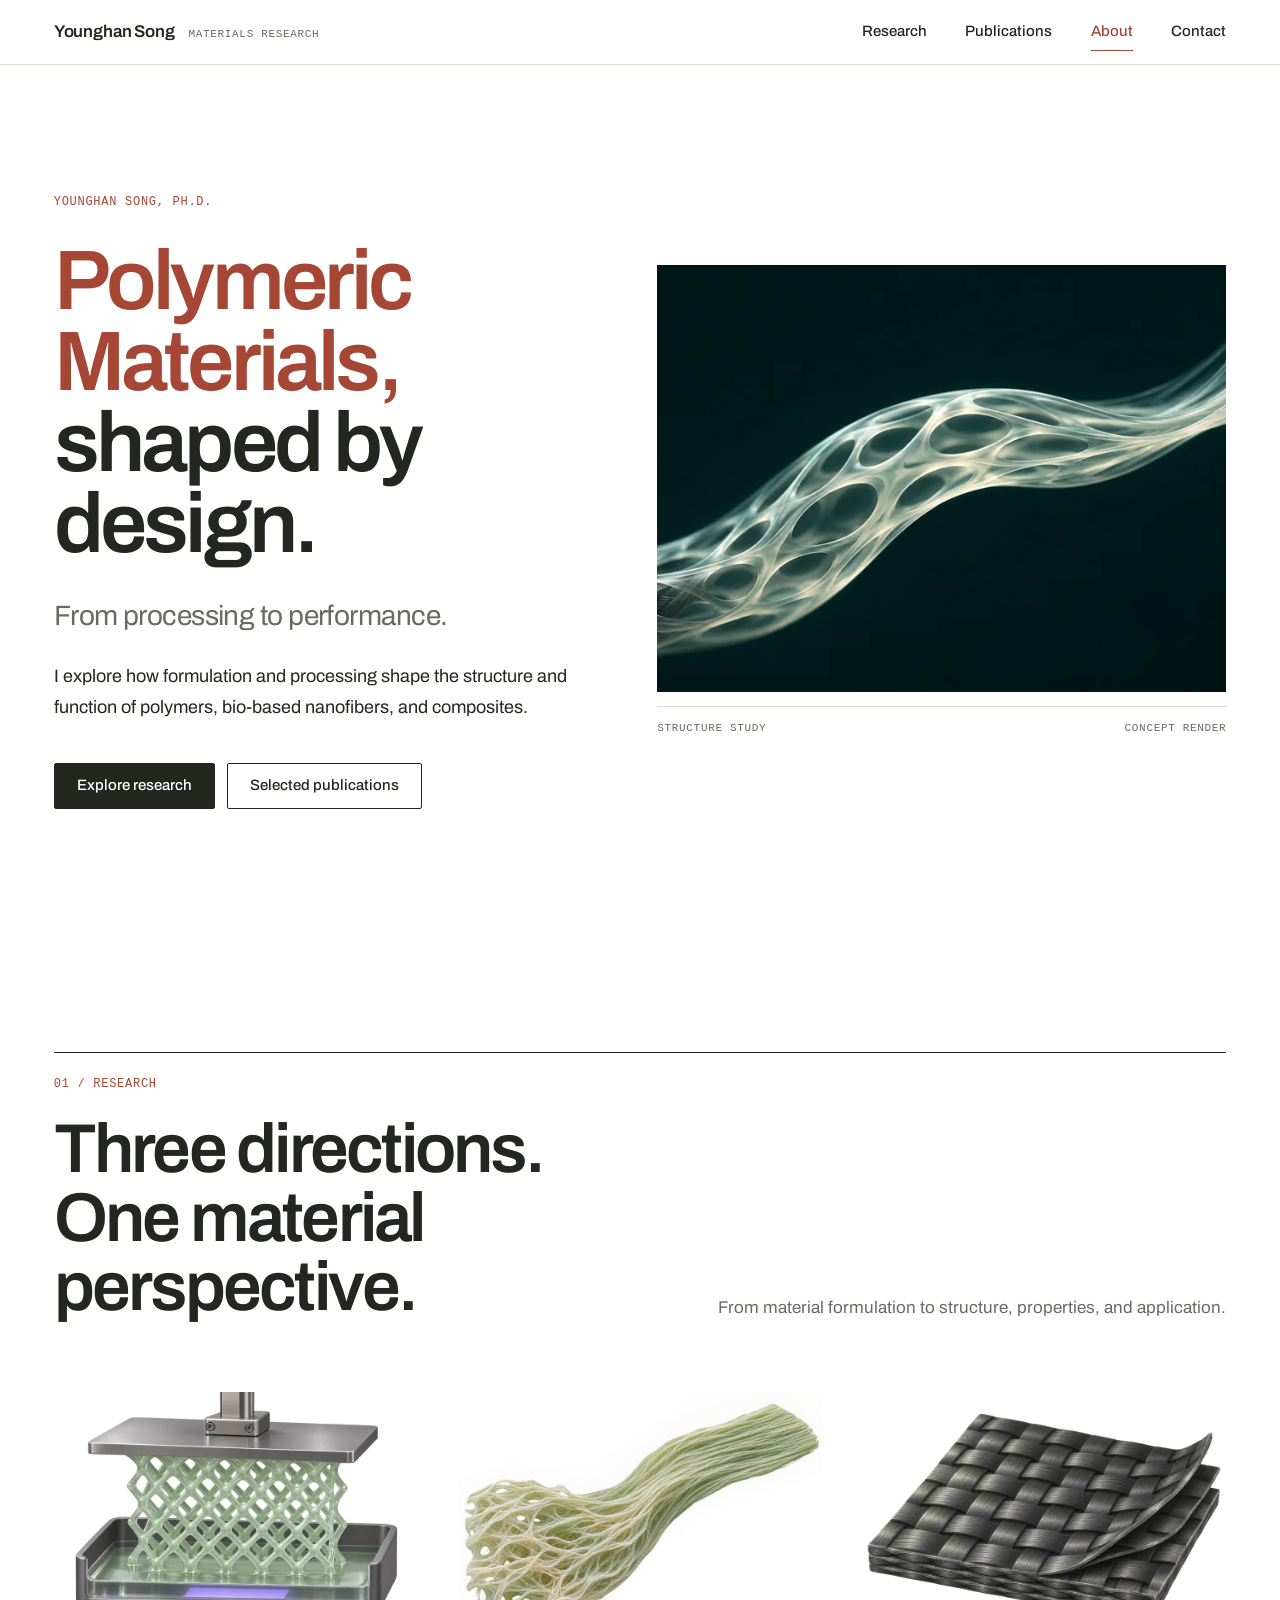
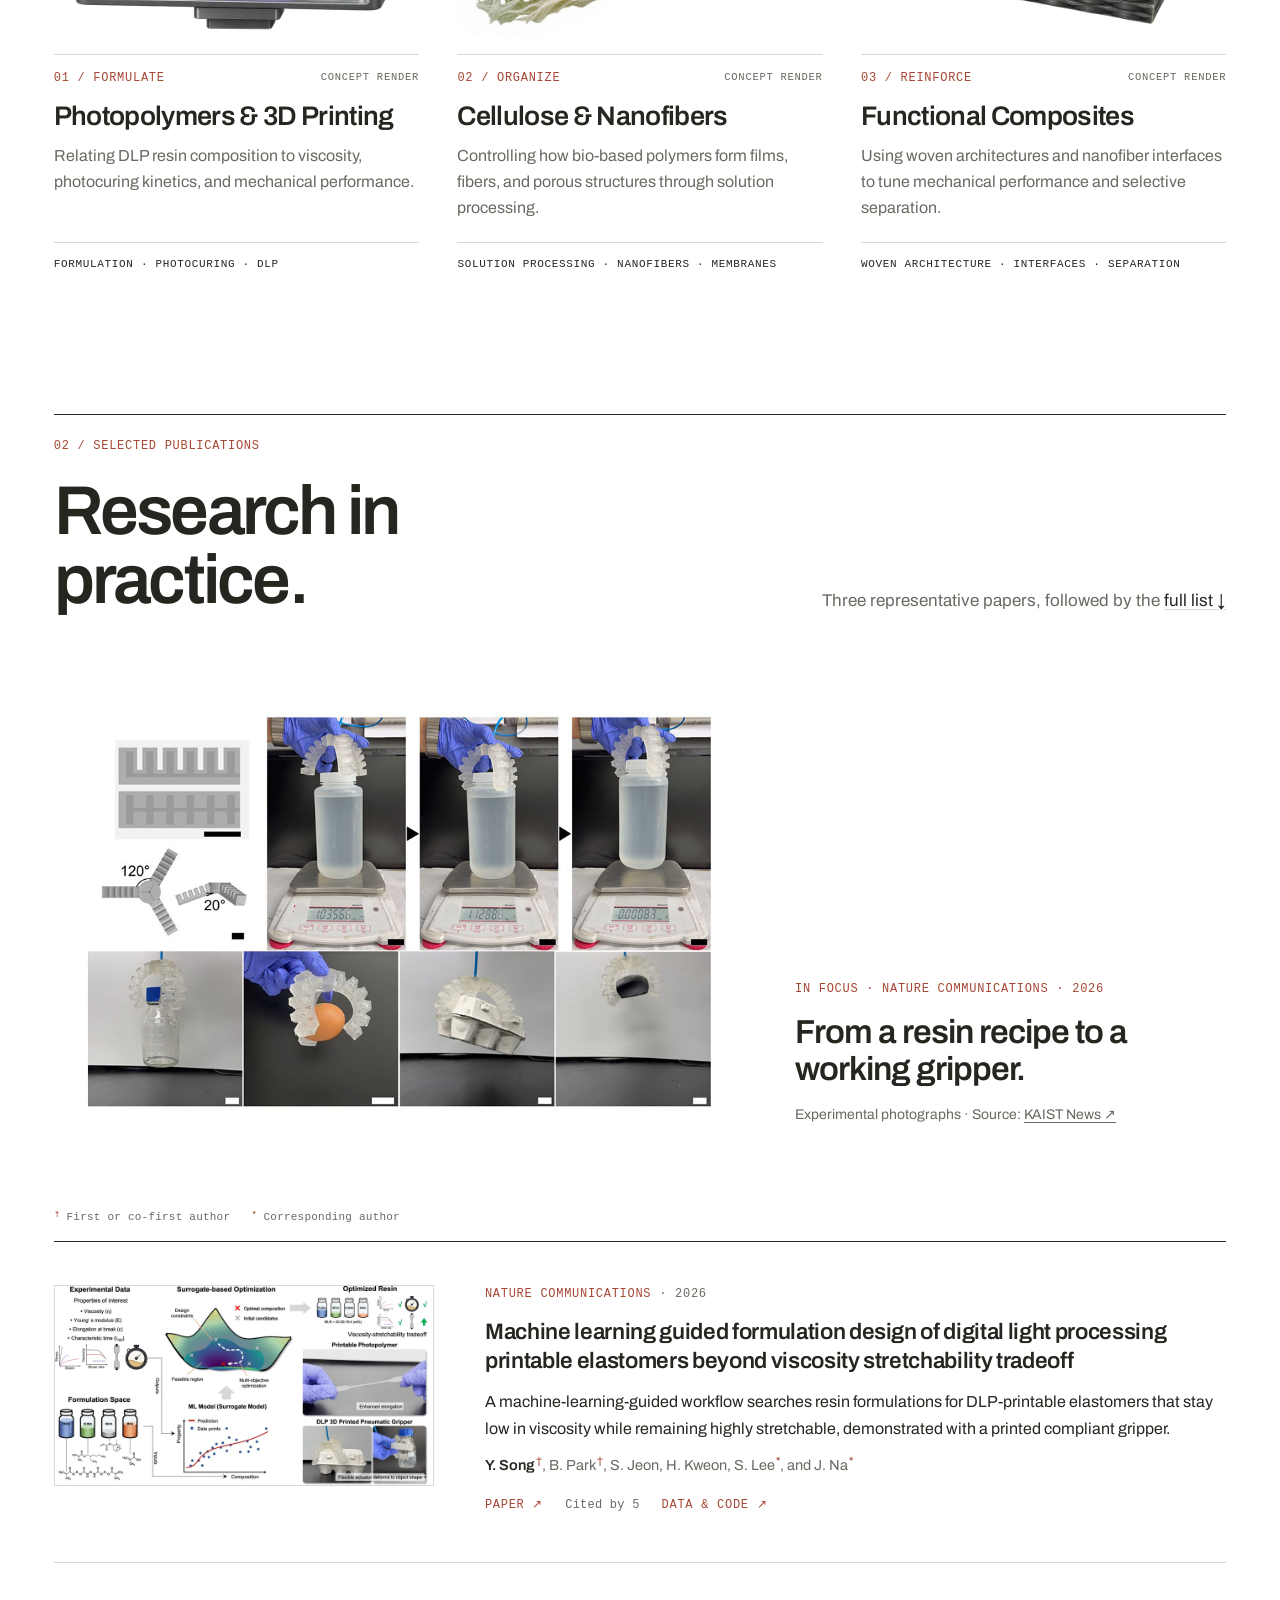
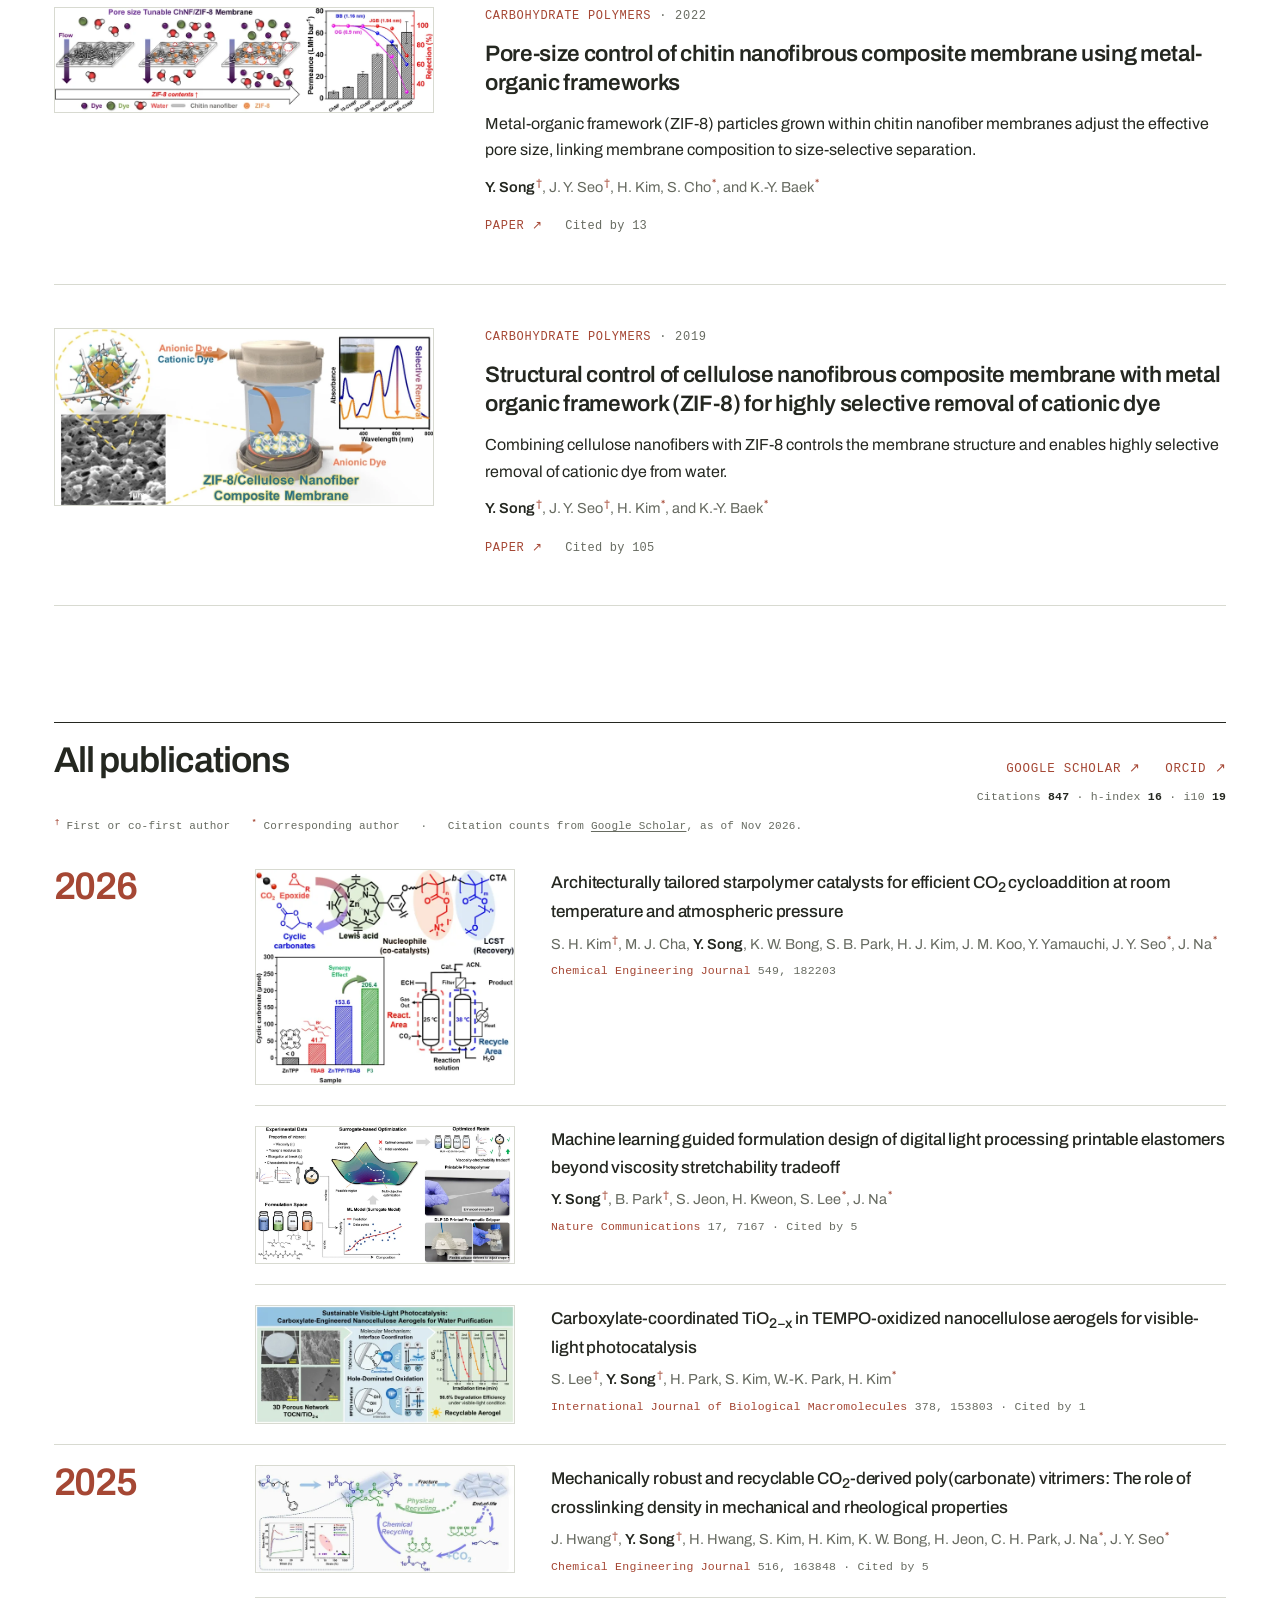
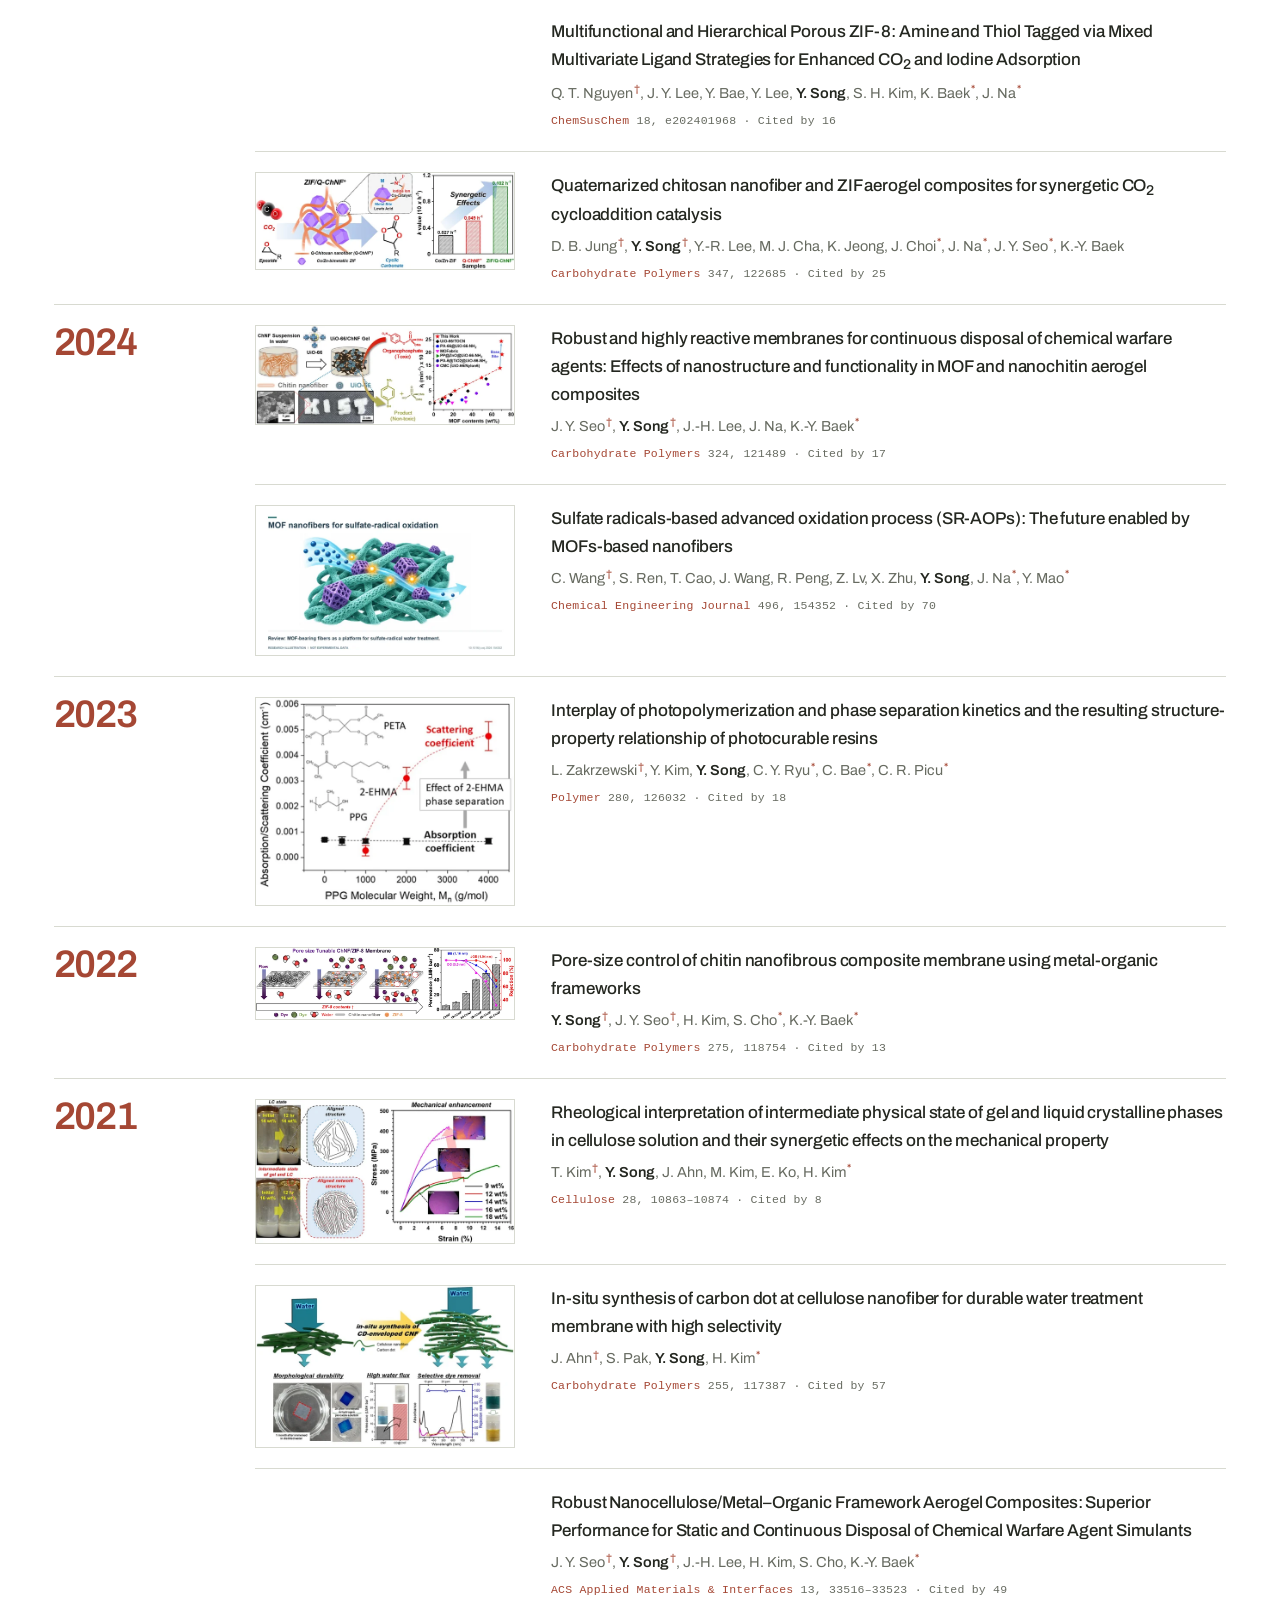
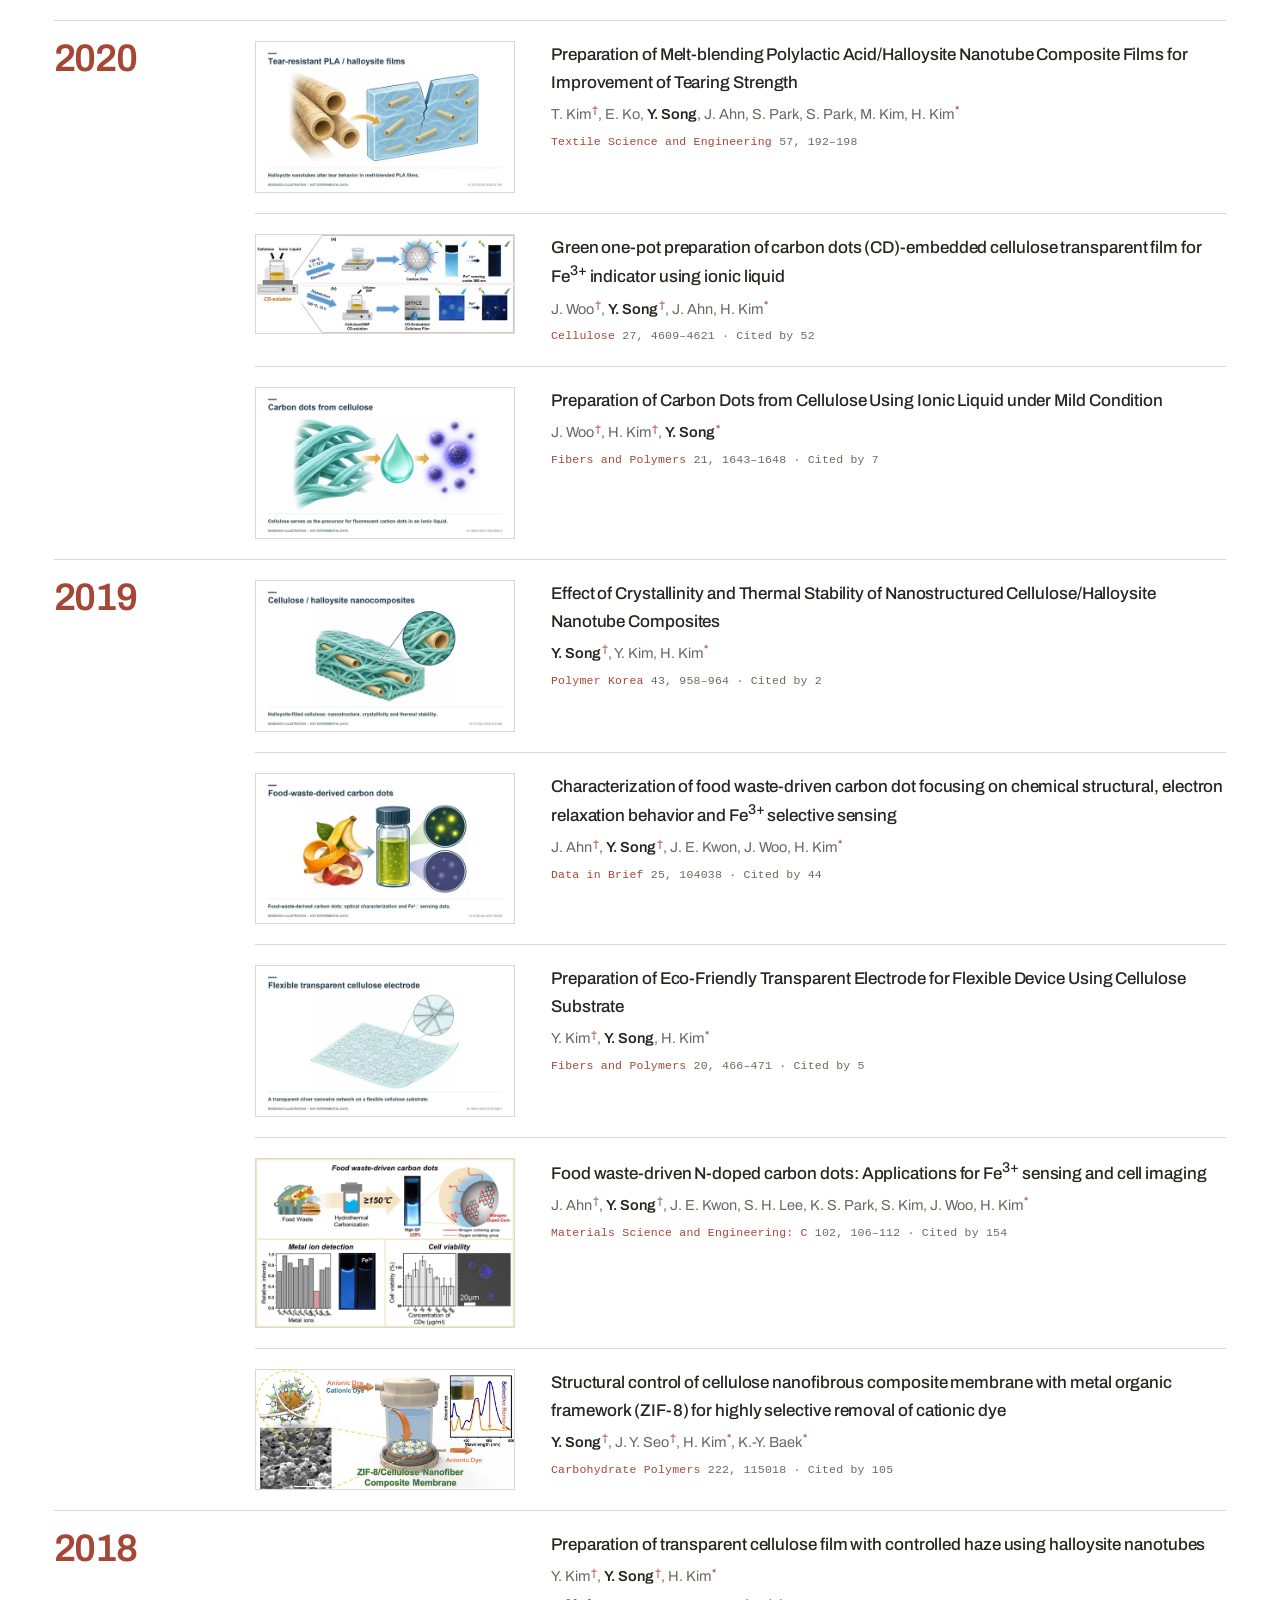
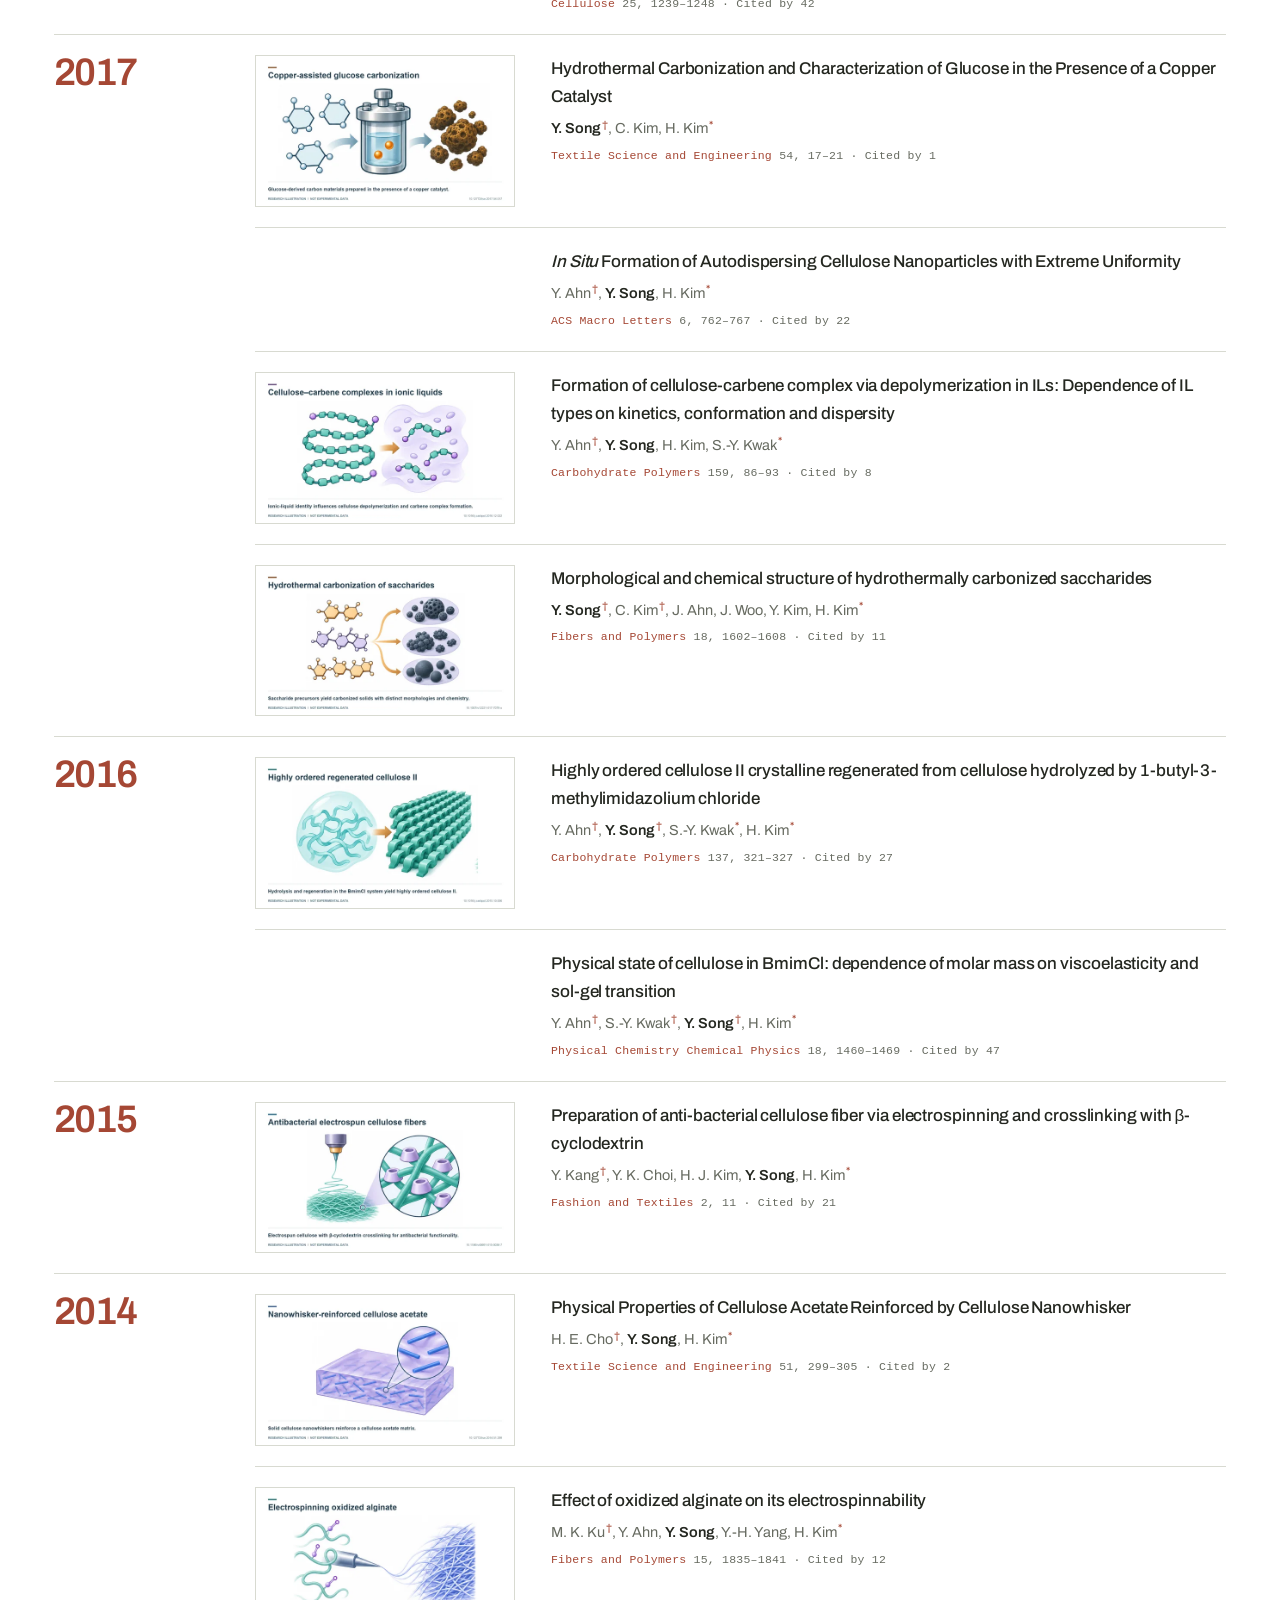
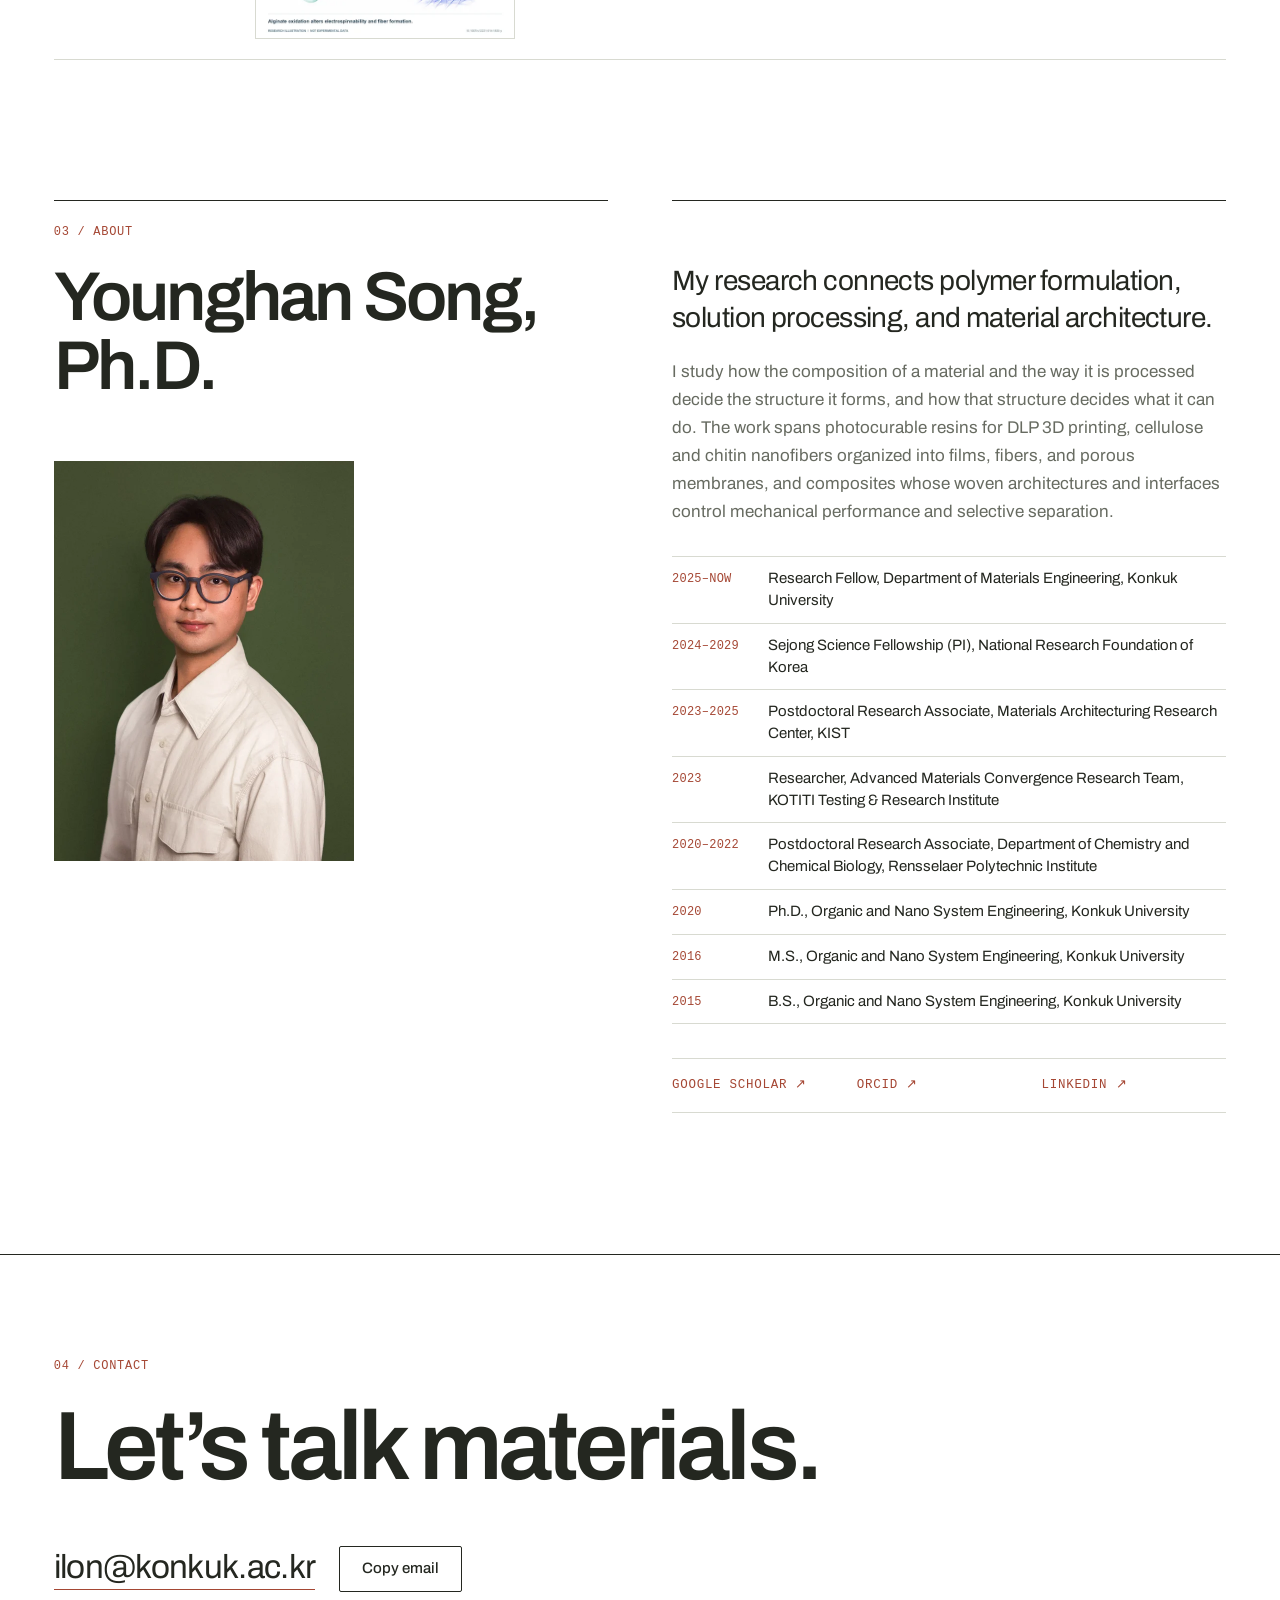
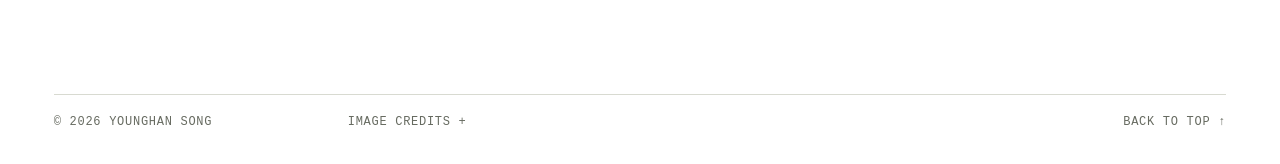
==== commit 2eb59603: "Add profile portrait to About Co-Authored-By: Claude Opus 5.5 <noreply@anthropic.com> Claude-Session" ====
--- a/index.html
+++ b/index.html
@@ -13,8 +13,8 @@
   <link rel="icon" href="assets/img/favicon.svg" type="image/svg+xml">
   <link rel="preload" href="assets/fonts/archivo-400.woff2" as="font" type="font/woff2" crossorigin>
   <link rel="preload" href="assets/fonts/archivo-600.woff2" as="font" type="font/woff2" crossorigin>
-  <link rel="stylesheet" href="assets/css/site.css?v=20261127062746">
-  <script src="assets/js/site.js?v=20261127062746" defer></script>
+  <link rel="stylesheet" href="assets/css/site.css?v=20261127063959">
+  <script src="assets/js/site.js?v=20261127063959" defer></script>
 </head>
 <body>
   <a class="skip" href="#main">Skip to content</a>
@@ -554,6 +554,9 @@
       <div class="section-head">
         <p class="section-num mono">03 / ABOUT</p>
         <h2 id="about-title">Younghan Song, Ph.D.</h2>
+        <figure class="about-photo">
+          <img src="assets/img/profile-600.webp" srcset="assets/img/profile-600.webp 600w, assets/img/profile.webp 1200w" sizes="(max-width: 860px) 60vw, 300px" width="600" height="800" loading="lazy" alt="Portrait of Younghan Song">
+        </figure>
       </div>
       <div class="about-body">
         <p class="about-lead">My research connects polymer formulation, solution processing, and material architecture.</p>
--- a/assets/css/site.css
+++ b/assets/css/site.css
@@ -342,3 +342,8 @@
 .cv dt { font-size: 12px; color: var(--accent); letter-spacing: .02em; padding-top: 13px; }
 .cv dd { font-size: 15px; line-height: 1.45; color: var(--ink); }
 @media (max-width: 560px) { .cv { grid-template-columns: 78px 1fr; } .cv dd { font-size: 14px; } }
+
+/* About: portrait */
+.about-photo { margin: 40px 0 0; width: min(100%, 300px); }
+.about-photo img { display: block; width: 100%; height: auto; aspect-ratio: 3 / 4; object-fit: cover; }
+@media (max-width: 860px) { .about-photo { margin-top: 28px; width: min(60vw, 260px); } }
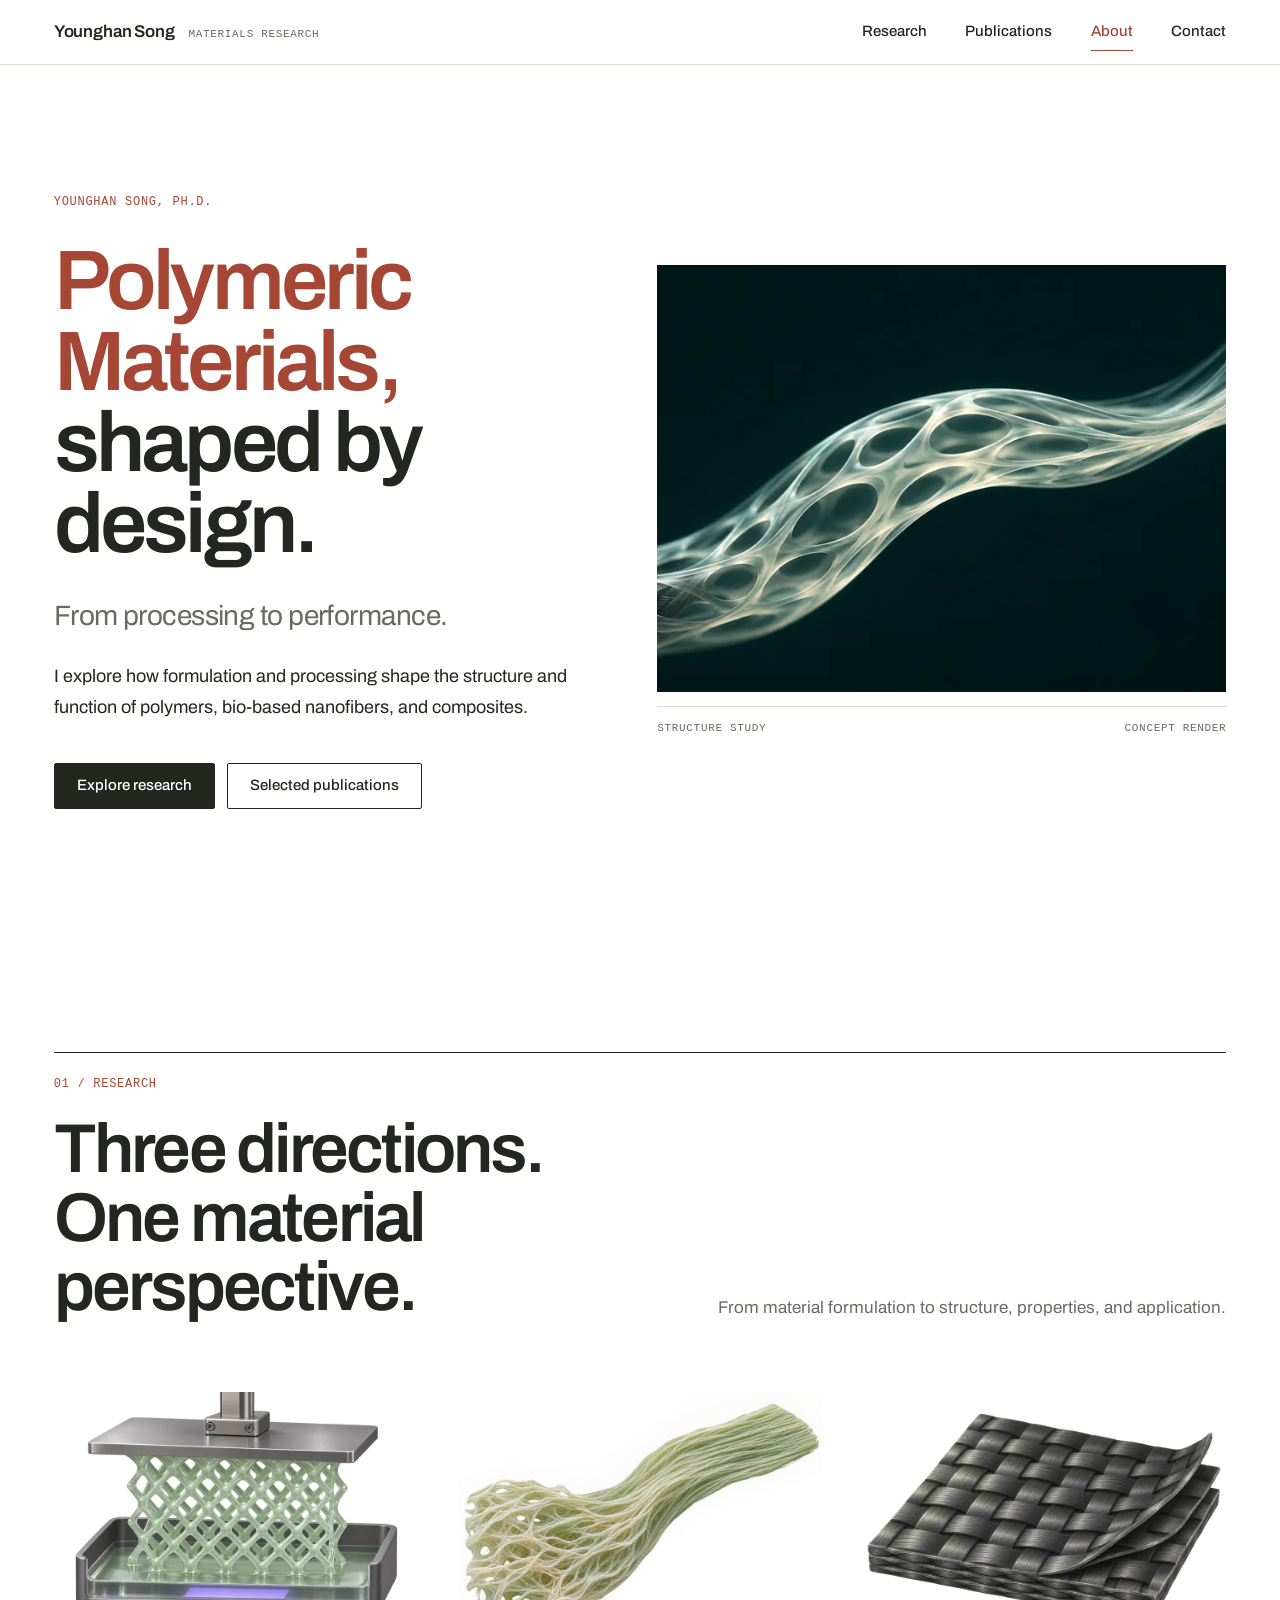
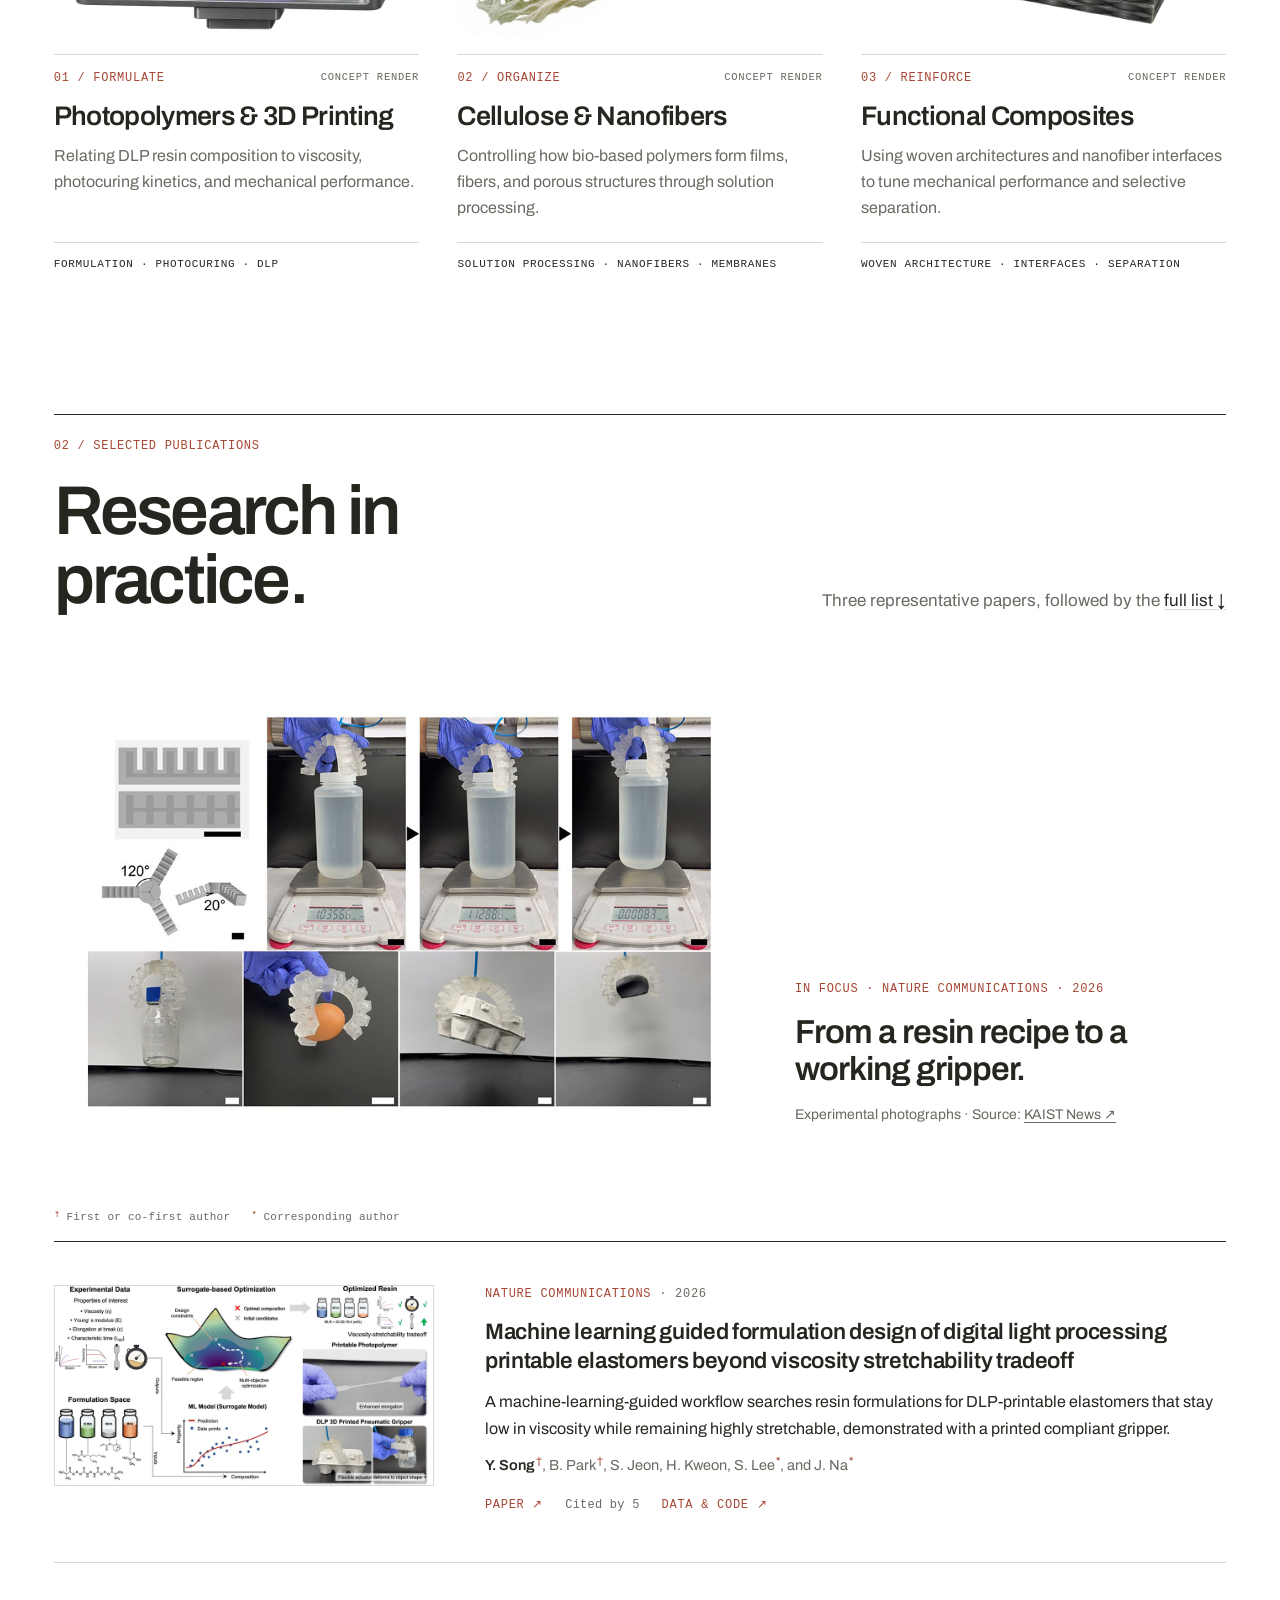
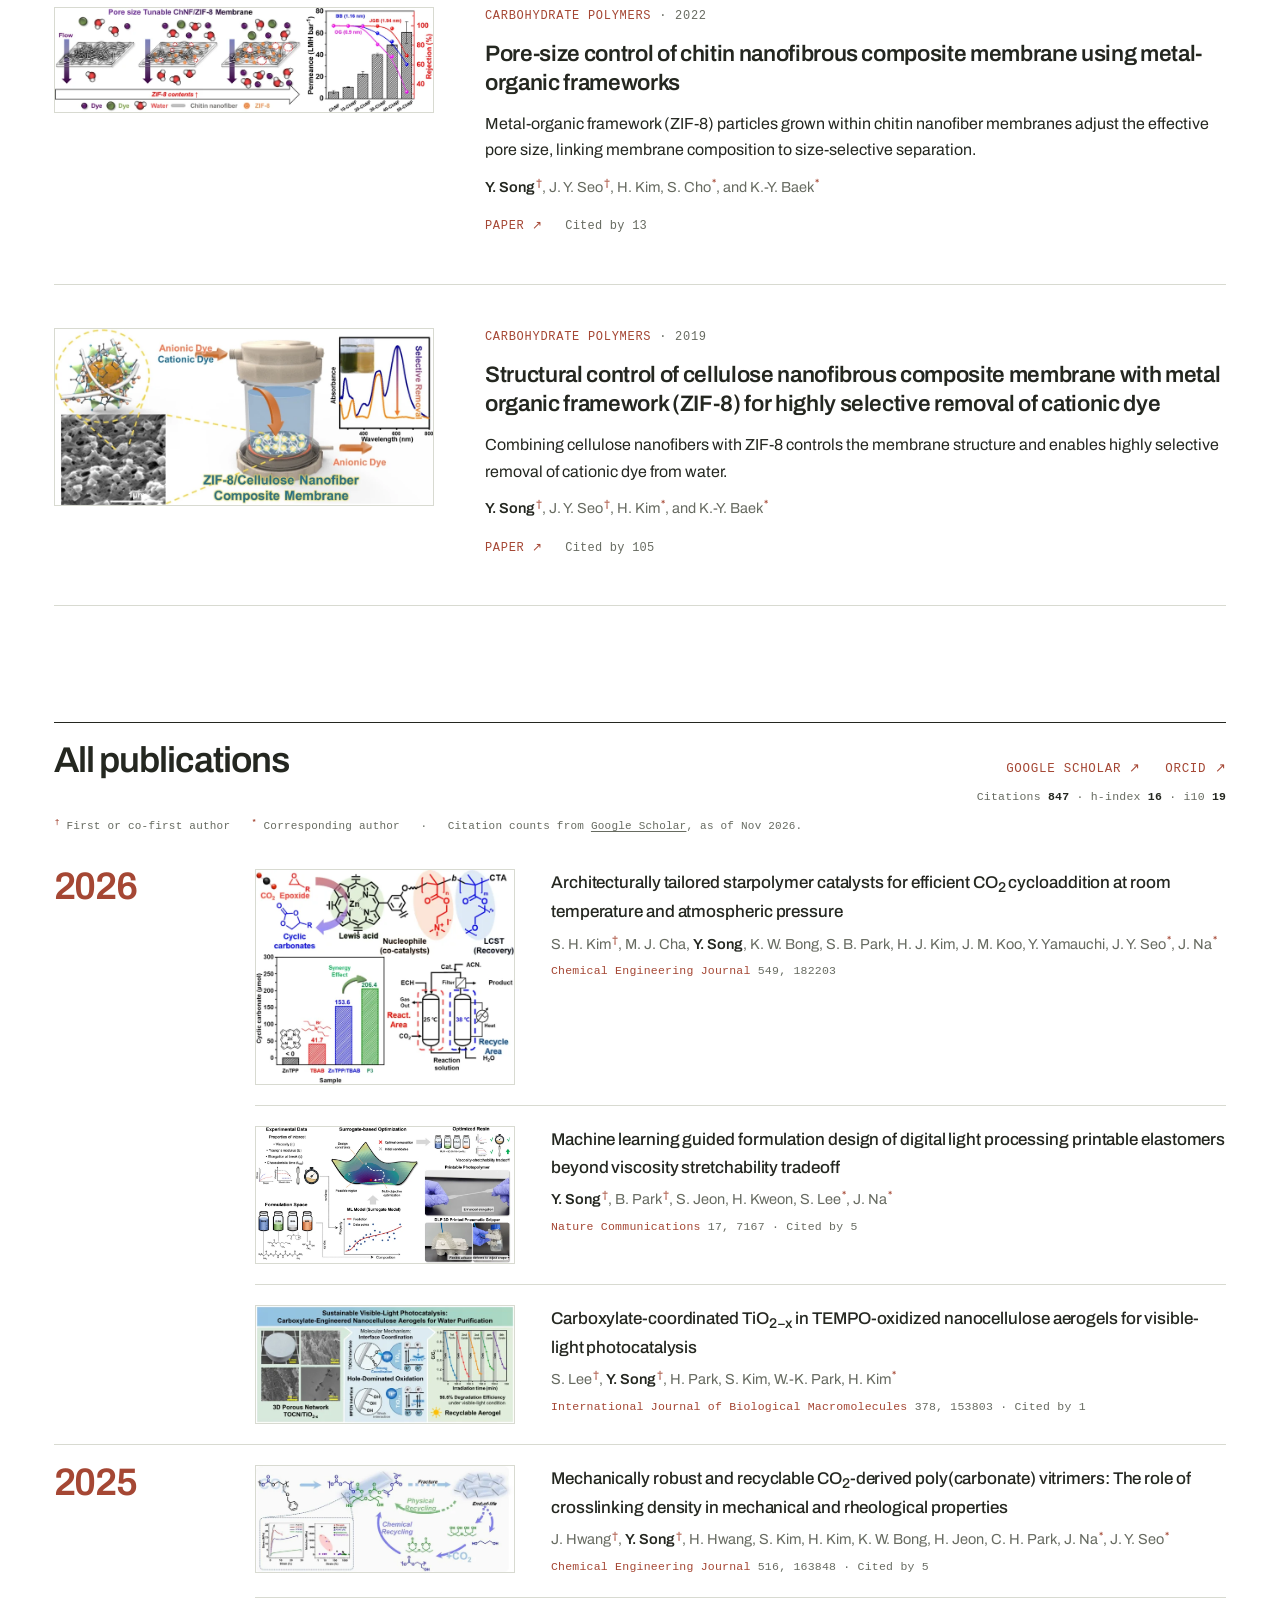
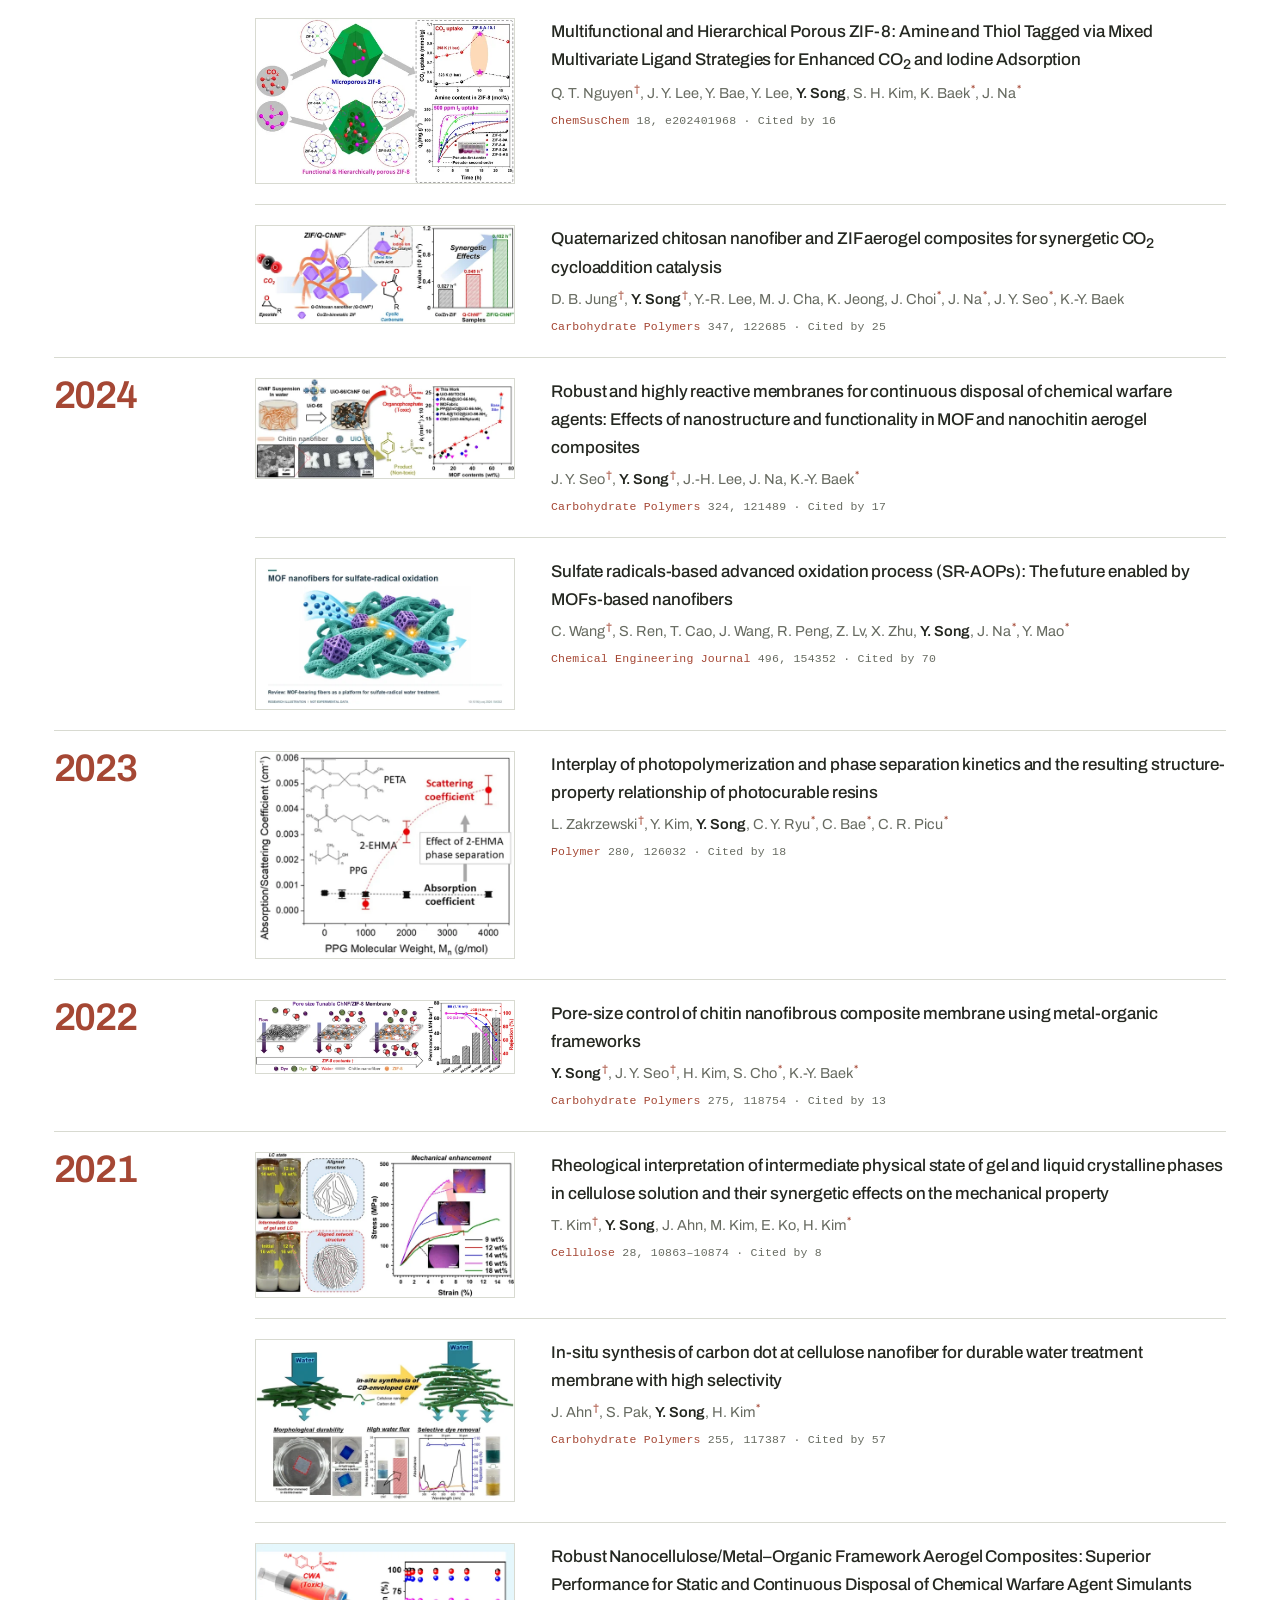
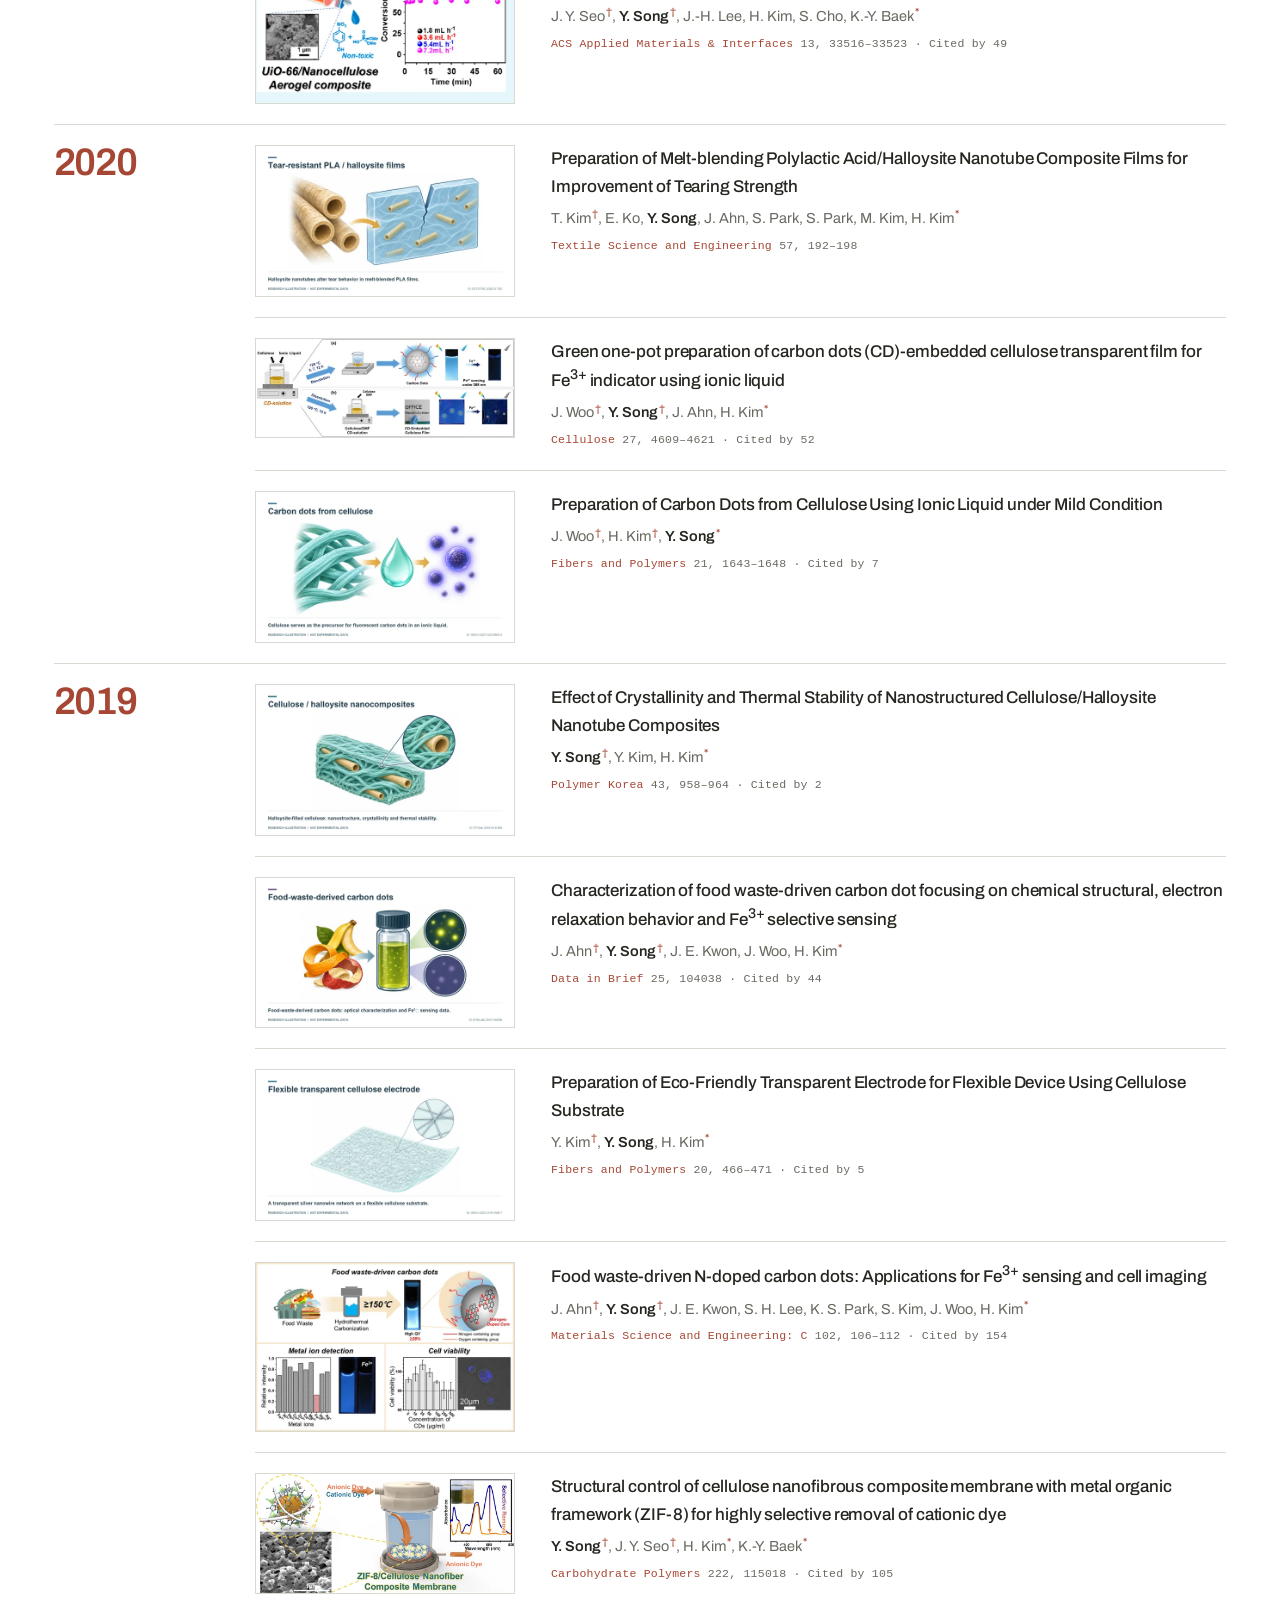
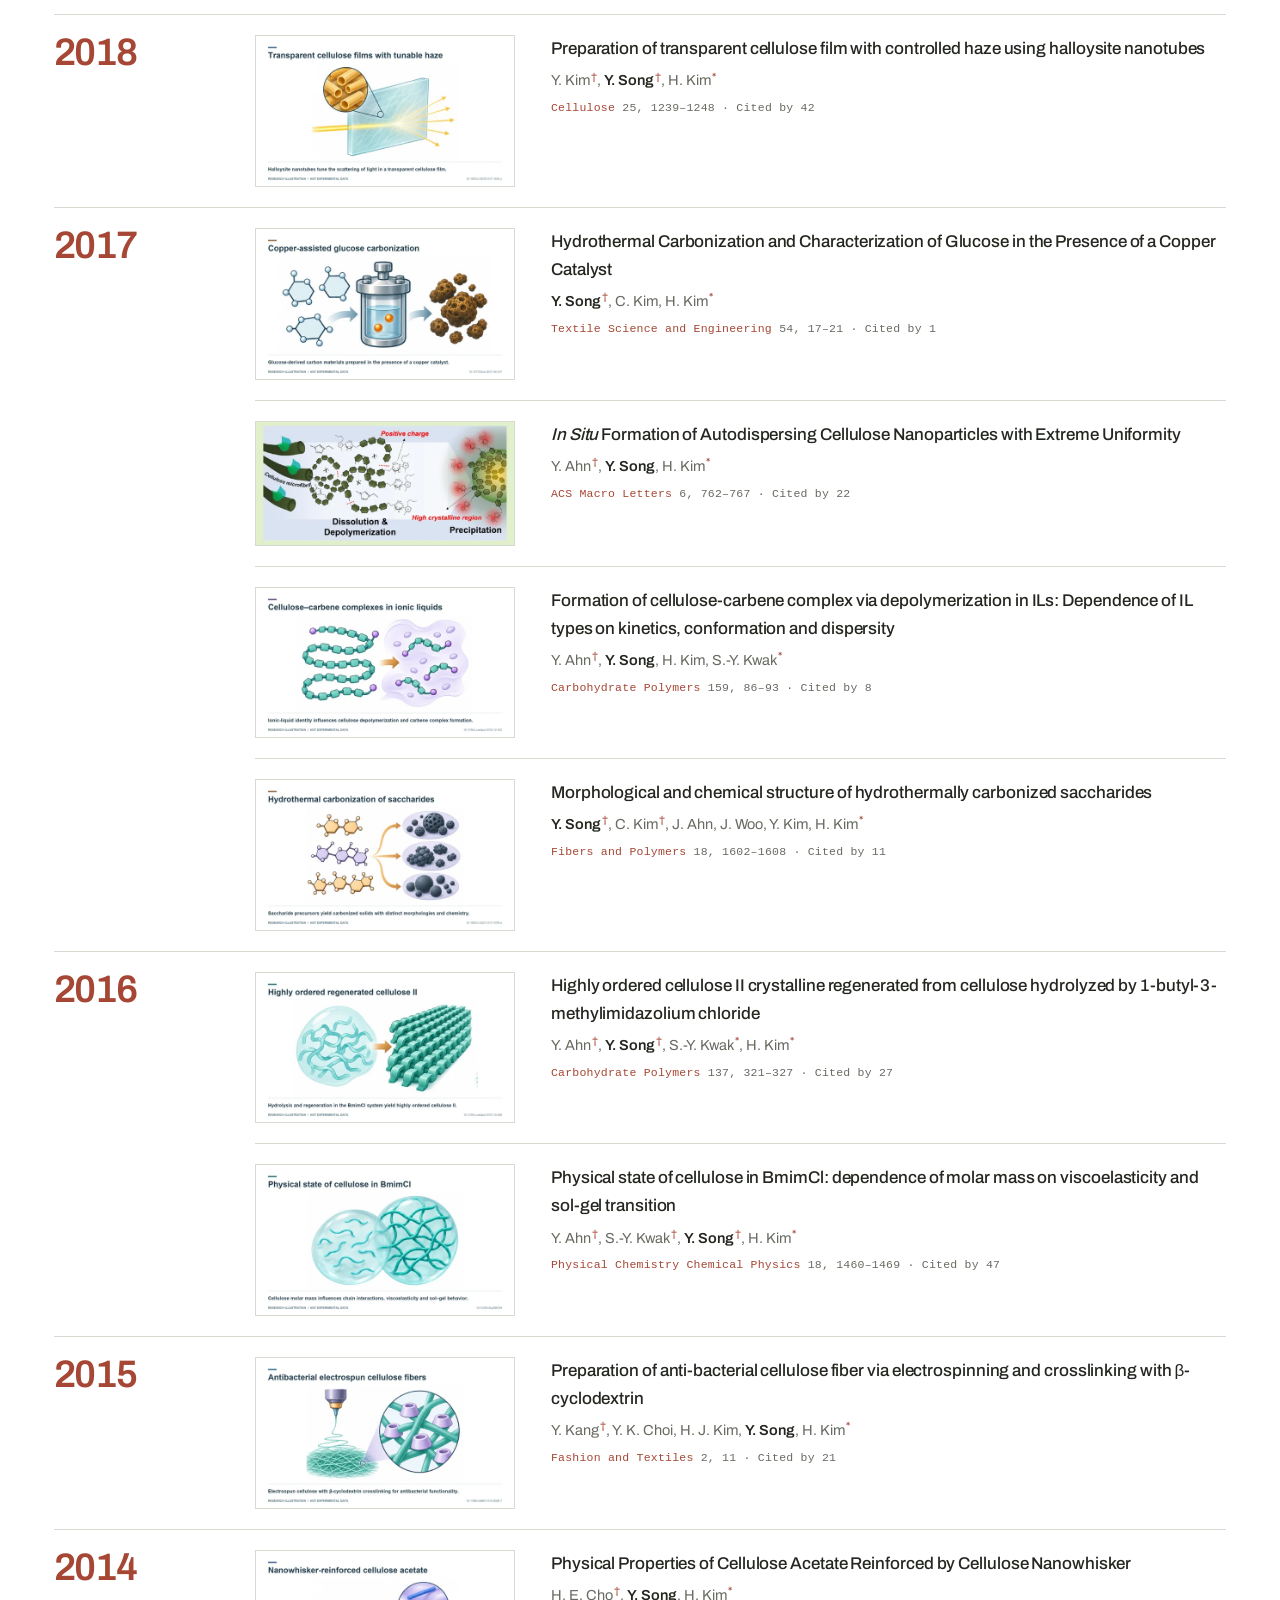
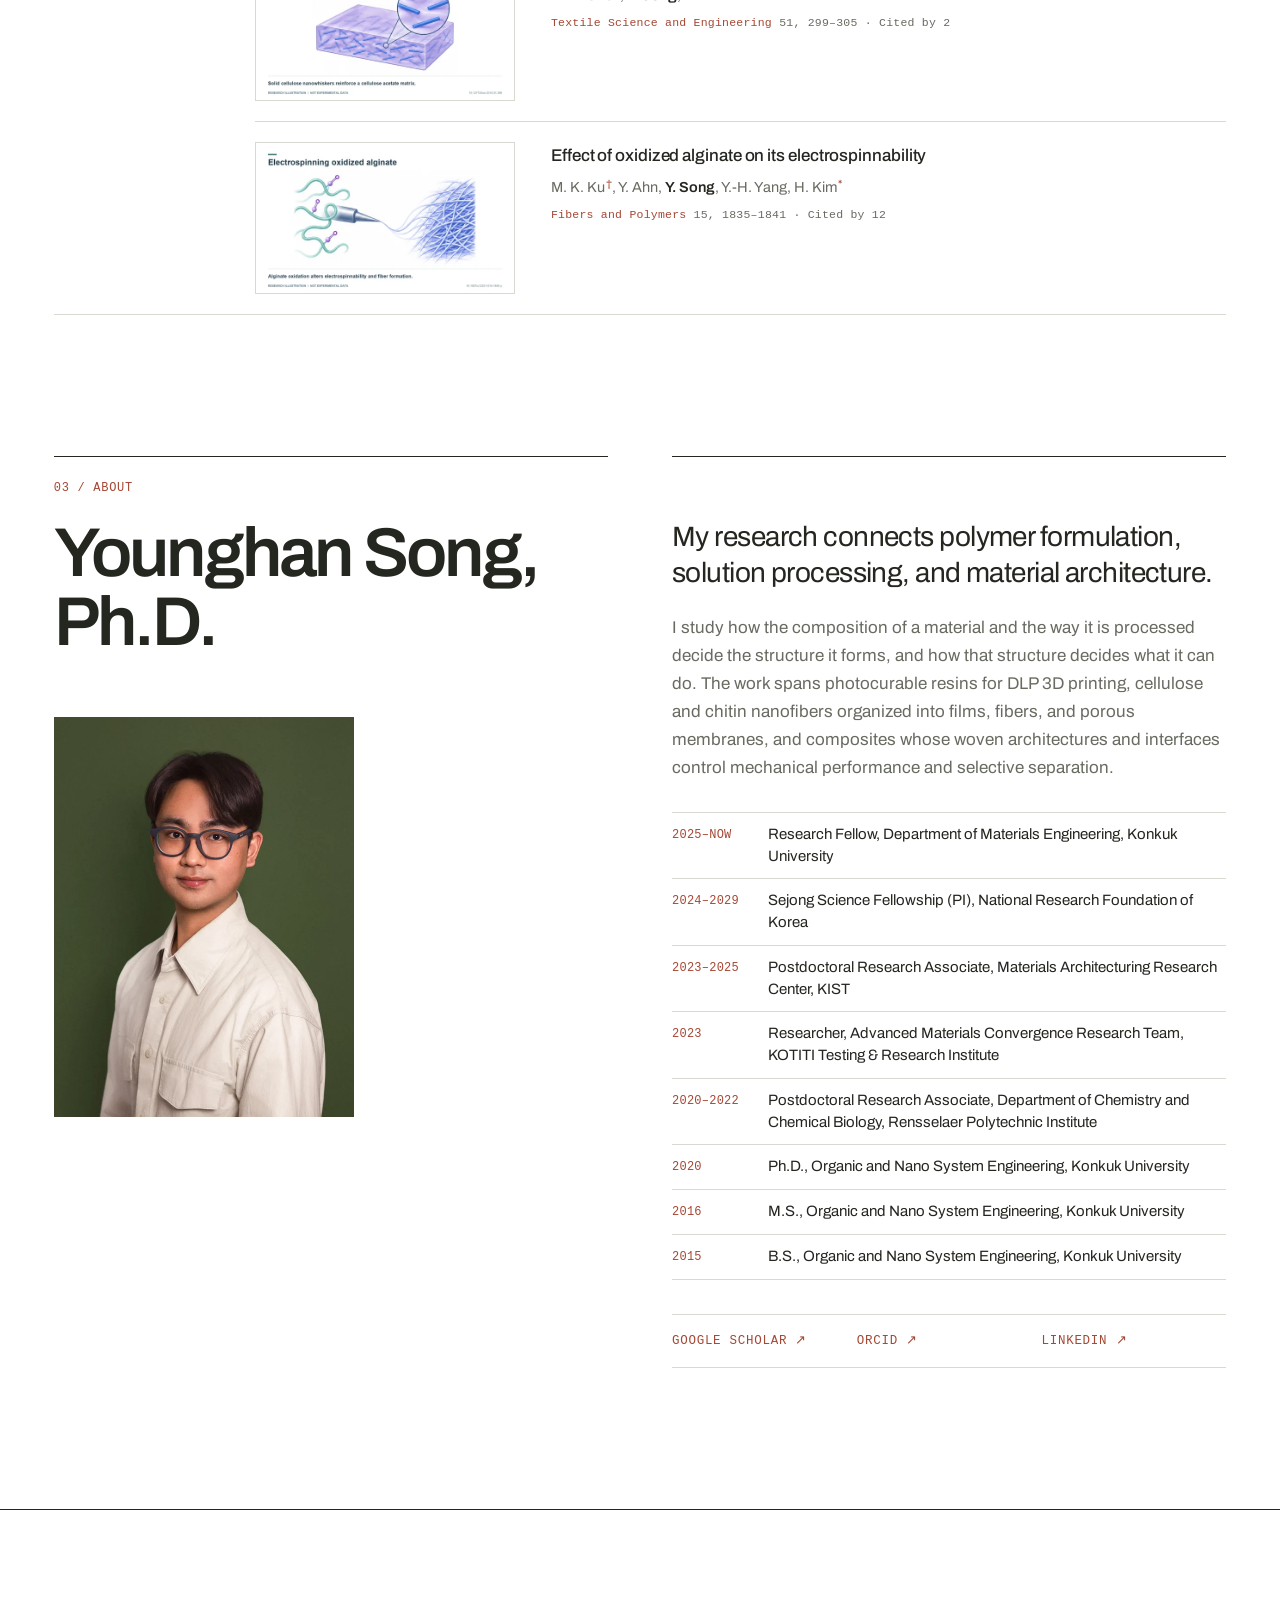
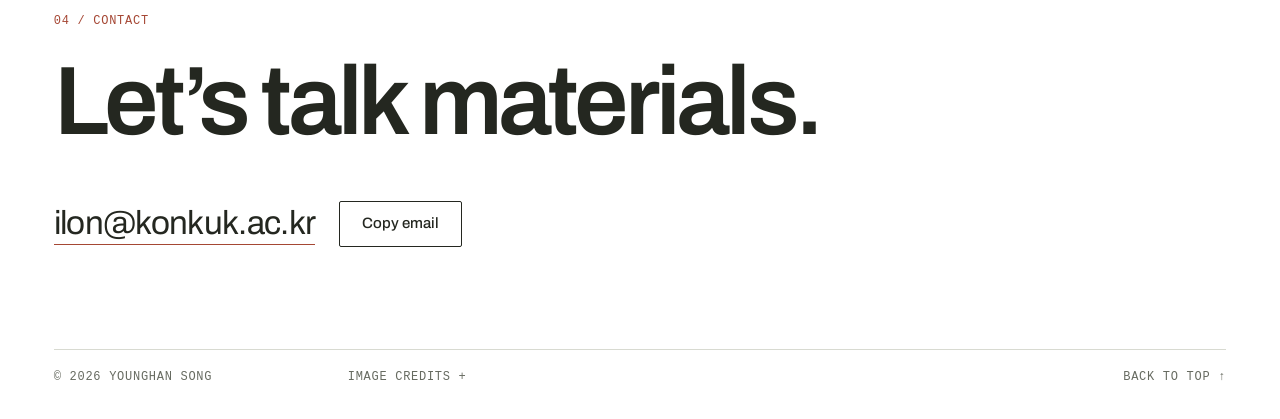
==== commit 9130571a: "Add remaining 5 TOC images (all 31 papers now have one) Co-Authored-By: Claude Opus 5.5 <noreply@ant" ====
--- a/index.html
+++ b/index.html
@@ -13,8 +13,8 @@
   <link rel="icon" href="assets/img/favicon.svg" type="image/svg+xml">
   <link rel="preload" href="assets/fonts/archivo-400.woff2" as="font" type="font/woff2" crossorigin>
   <link rel="preload" href="assets/fonts/archivo-600.woff2" as="font" type="font/woff2" crossorigin>
-  <link rel="stylesheet" href="assets/css/site.css?v=20261127063959">
-  <script src="assets/js/site.js?v=20261127063959" defer></script>
+  <link rel="stylesheet" href="assets/css/site.css?v=20261127064101">
+  <script src="assets/js/site.js?v=20261127064101" defer></script>
 </head>
 <body>
   <a class="skip" href="#main">Skip to content</a>
@@ -272,7 +272,7 @@
                 </div>
               </li>
               <li class="full-pub">
-                <div class="full-toc is-empty" aria-hidden="true"></div>
+                <button class="figure-btn full-toc" type="button" data-lightbox data-src="assets/img/toc-2025-cssc-202401968.webp" data-title="Multifunctional and Hierarchical Porous ZIF-8: Amine and Thiol Tagged via Mixed Multivariate Ligand Strategies for Enhanced CO2 and Iodine Adsorption" data-caption="ChemSusChem 18, e202401968 (2025)" data-credit="Published table-of-contents graphic. ChemSusChem (2025). Source: Wiley (original TOC graphic, provided by the author)." data-credit-href="https://doi.org/10.1002/cssc.202401968"><img src="assets/img/toc-2025-cssc-202401968-600.webp" loading="lazy" alt="Table-of-contents graphic: Multifunctional and Hierarchical Porous ZIF-8: Amine and Thiol Tagged via Mixed Multivariate Ligand Strategies for Enhanced CO2 and Iodine Adsorption"></button>
                 <div class="full-body">
                   <a class="full-title" href="https://doi.org/10.1002/cssc.202401968" target="_blank" rel="noopener">Multifunctional and Hierarchical Porous ZIF-8: Amine and Thiol Tagged via Mixed Multivariate Ligand Strategies for Enhanced CO<sub>2</sub> and Iodine Adsorption</a>
                   <p class="full-authors">Q. T. Nguyen<sup class="role">†</sup>, J. Y. Lee, Y. Bae, Y. Lee, <strong>Y. Song</strong>, S. H. Kim, K. Baek<sup class="role">*</sup>, J. Na<sup class="role">*</sup></p>
@@ -356,7 +356,7 @@
                 </div>
               </li>
               <li class="full-pub">
-                <div class="full-toc is-empty" aria-hidden="true"></div>
+                <button class="figure-btn full-toc" type="button" data-lightbox data-src="assets/img/toc-2021-acsami-1c08138.webp" data-title="Robust Nanocellulose/Metal–Organic Framework Aerogel Composites: Superior Performance for Static and Continuous Disposal of Chemical Warfare Agent Simulants" data-caption="ACS Applied Materials &amp; Interfaces 13, 33516–33523 (2021)" data-credit="Published table-of-contents graphic. ACS Applied Materials &amp;amp; Interfaces (2021). Source: American Chemical Society (original TOC graphic, provided by the author)." data-credit-href="https://doi.org/10.1021/acsami.1c08138"><img src="assets/img/toc-2021-acsami-1c08138-600.webp" loading="lazy" alt="Table-of-contents graphic: Robust Nanocellulose/Metal–Organic Framework Aerogel Composites: Superior Performance for Static and Continuous Disposal of Chemical Warfare Agent Simulants"></button>
                 <div class="full-body">
                   <a class="full-title" href="https://doi.org/10.1021/acsami.1c08138" target="_blank" rel="noopener">Robust Nanocellulose/Metal–Organic Framework Aerogel Composites: Superior Performance for Static and Continuous Disposal of Chemical Warfare Agent Simulants</a>
                   <p class="full-authors">J. Y. Seo<sup class="role">†</sup>, <strong>Y. Song</strong><sup class="role">†</sup>, J.-H. Lee, H. Kim, S. Cho, K.-Y. Baek<sup class="role">*</sup></p>
@@ -443,7 +443,7 @@
             <h4 class="year">2018</h4>
             <ol class="year-list">
               <li class="full-pub">
-                <div class="full-toc is-empty" aria-hidden="true"></div>
+                <button class="figure-btn full-toc" type="button" data-lightbox data-src="assets/img/toc-2018-s10570-017-1625-y.webp" data-title="Preparation of transparent cellulose film with controlled haze using halloysite nanotubes" data-caption="Cellulose 25, 1239–1248 (2018)" data-credit="Research illustration / not experimental data. Prepared by the author for this site." data-credit-href="https://doi.org/10.1007/s10570-017-1625-y"><img src="assets/img/toc-2018-s10570-017-1625-y-600.webp" loading="lazy" alt="Table-of-contents graphic: Preparation of transparent cellulose film with controlled haze using halloysite nanotubes"></button>
                 <div class="full-body">
                   <a class="full-title" href="https://doi.org/10.1007/s10570-017-1625-y" target="_blank" rel="noopener">Preparation of transparent cellulose film with controlled haze using halloysite nanotubes</a>
                   <p class="full-authors">Y. Kim<sup class="role">†</sup>, <strong>Y. Song</strong><sup class="role">†</sup>, H. Kim<sup class="role">*</sup></p>
@@ -464,7 +464,7 @@
                 </div>
               </li>
               <li class="full-pub">
-                <div class="full-toc is-empty" aria-hidden="true"></div>
+                <button class="figure-btn full-toc" type="button" data-lightbox data-src="assets/img/toc-2017-acsmacrolett-7b00307.webp" data-title="In Situ Formation of Autodispersing Cellulose Nanoparticles with Extreme Uniformity" data-caption="ACS Macro Letters 6, 762–767 (2017)" data-credit="Published table-of-contents graphic. ACS Macro Letters (2017). Source: American Chemical Society (original TOC graphic, provided by the author)." data-credit-href="https://doi.org/10.1021/acsmacrolett.7b00307"><img src="assets/img/toc-2017-acsmacrolett-7b00307-600.webp" loading="lazy" alt="Table-of-contents graphic: In Situ Formation of Autodispersing Cellulose Nanoparticles with Extreme Uniformity"></button>
                 <div class="full-body">
                   <a class="full-title" href="https://doi.org/10.1021/acsmacrolett.7b00307" target="_blank" rel="noopener"><i>In Situ</i> Formation of Autodispersing Cellulose Nanoparticles with Extreme Uniformity</a>
                   <p class="full-authors">Y. Ahn<sup class="role">†</sup>, <strong>Y. Song</strong>, H. Kim<sup class="role">*</sup></p>
@@ -501,7 +501,7 @@
                 </div>
               </li>
               <li class="full-pub">
-                <div class="full-toc is-empty" aria-hidden="true"></div>
+                <button class="figure-btn full-toc" type="button" data-lightbox data-src="assets/img/toc-2016-c5cp06616f.webp" data-title="Physical state of cellulose in BmimCl: dependence of molar mass on viscoelasticity and sol-gel transition" data-caption="Physical Chemistry Chemical Physics 18, 1460–1469 (2016)" data-credit="Research illustration / not experimental data. Prepared by the author for this site." data-credit-href="https://doi.org/10.1039/c5cp06616f"><img src="assets/img/toc-2016-c5cp06616f-600.webp" loading="lazy" alt="Table-of-contents graphic: Physical state of cellulose in BmimCl: dependence of molar mass on viscoelasticity and sol-gel transition"></button>
                 <div class="full-body">
                   <a class="full-title" href="https://doi.org/10.1039/c5cp06616f" target="_blank" rel="noopener">Physical state of cellulose in BmimCl: dependence of molar mass on viscoelasticity and sol-gel transition</a>
                   <p class="full-authors">Y. Ahn<sup class="role">†</sup>, S.-Y. Kwak<sup class="role">†</sup>, <strong>Y. Song</strong><sup class="role">†</sup>, H. Kim<sup class="role">*</sup></p>
@@ -596,7 +596,7 @@
           <summary>Image credits</summary>
           <div class="credits-body">
             <p><strong>Hero and research images</strong>: concept renders made for this website. They are illustrations, not experimental photographs or microscope images.</p>
-            <p><strong>Publication figures</strong>: table-of-contents graphics in the publication list are the published images (Elsevier, Springer Nature), shown unaltered and linked to each paper. Where no published graphic was available, the list shows a research illustration prepared by the author; these are marked "Research illustration / not experimental data". Featured: published graphical abstracts of the 2019 and 2022 <em>Carbohydrate Polymers</em> papers (© Elsevier), and Fig. 1 of the 2026 <em>Nature Communications</em> paper (CC BY 4.0), shown unaltered.</p>
+            <p><strong>Publication figures</strong>: table-of-contents graphics in the publication list are the published images (Elsevier, Springer Nature, ACS, Wiley), shown unaltered and linked to each paper. Where no published graphic was available, the list shows a research illustration prepared by the author; these are marked "Research illustration / not experimental data". Featured: published graphical abstracts of the 2019 and 2022 <em>Carbohydrate Polymers</em> papers (© Elsevier), and Fig. 1 of the 2026 <em>Nature Communications</em> paper (CC BY 4.0), shown unaltered.</p>
             <p><strong>Gripper photographs</strong>: <a href="https://www.kaist.ac.kr/news/html/news/?GotoPage=5&amp;mng_no=66470&amp;mode=V" target="_blank" rel="noopener">KAIST News ↗</a></p>
             <p><strong>Typeface</strong>: Archivo (<a href="assets/fonts/Archivo-OFL.txt">SIL Open Font License</a>). Design references: <a href="https://mai.seoultech.ac.kr/" target="_blank" rel="noopener">MAI, SeoulTech</a> and <a href="https://kihoon-son.github.io/#publications" target="_blank" rel="noopener">Kihoon Son</a>. <a href="concepts/">Earlier design studies</a>.</p>
           </div>
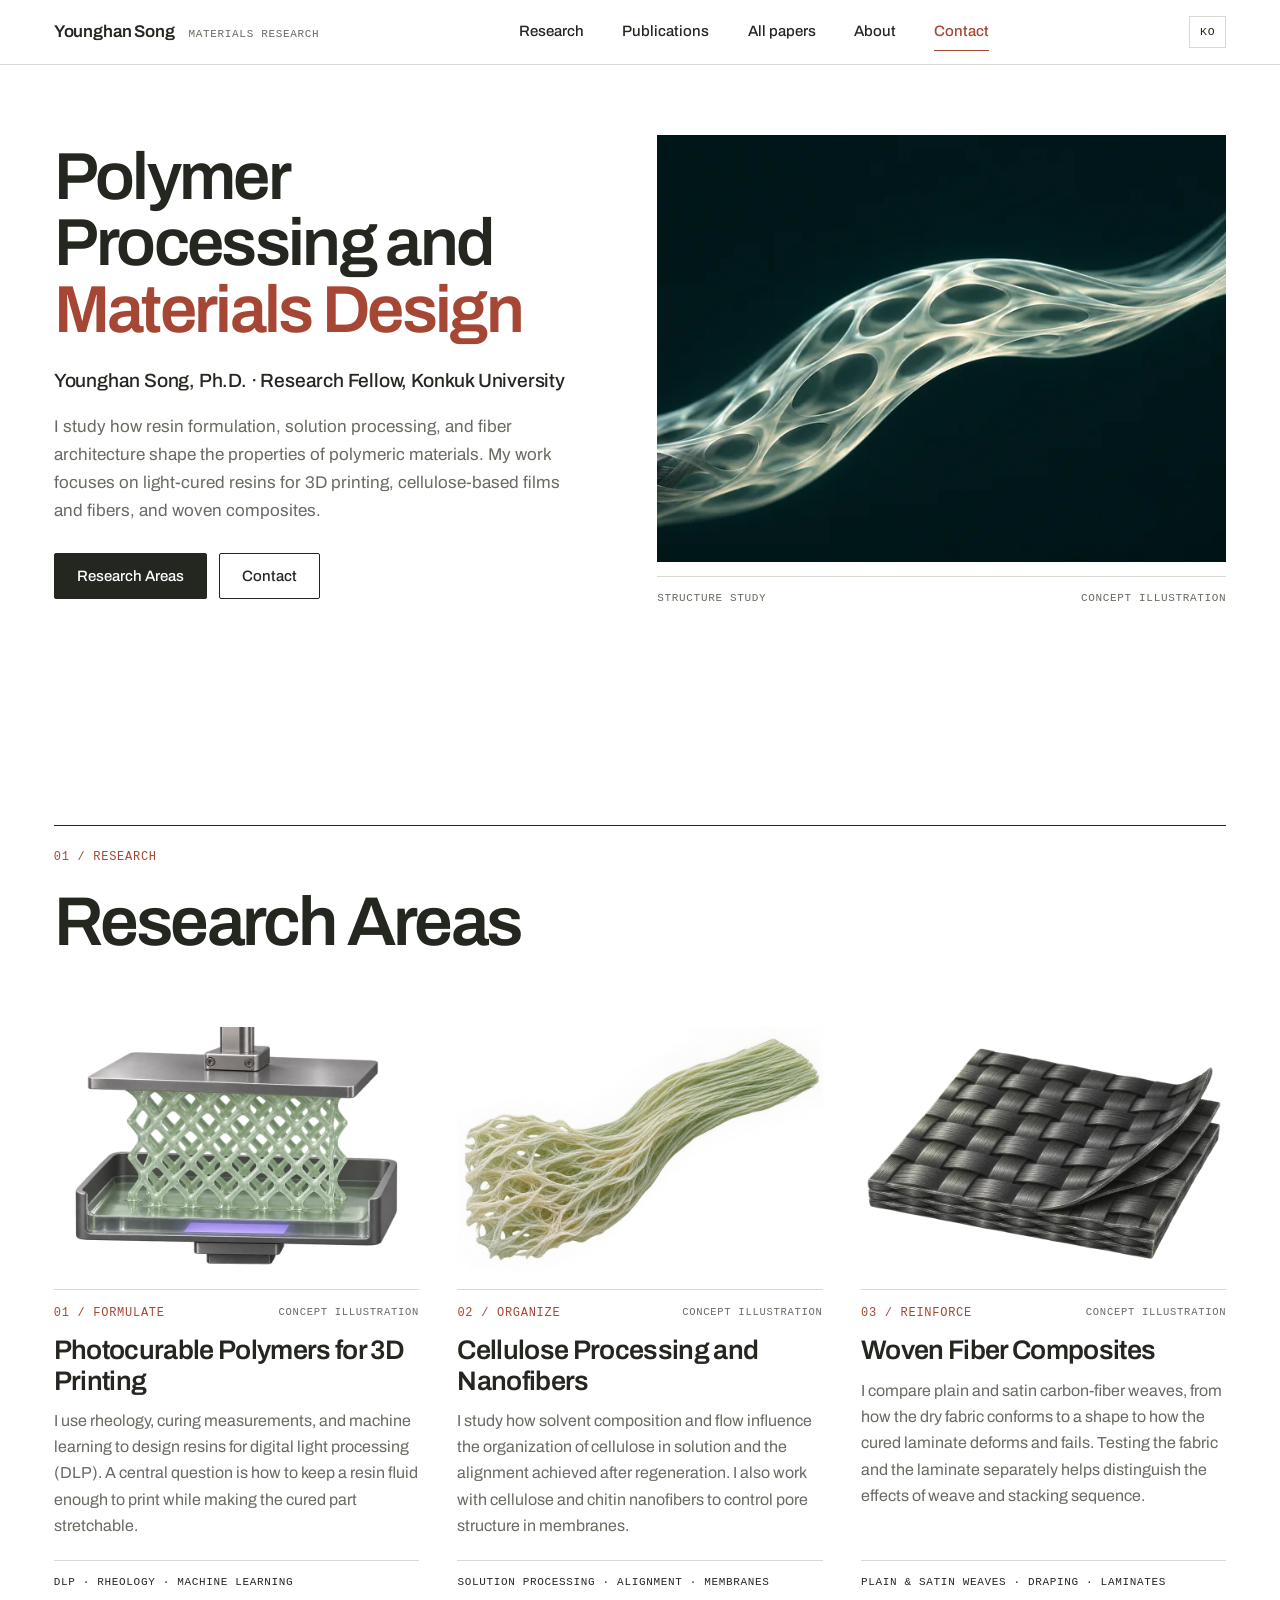
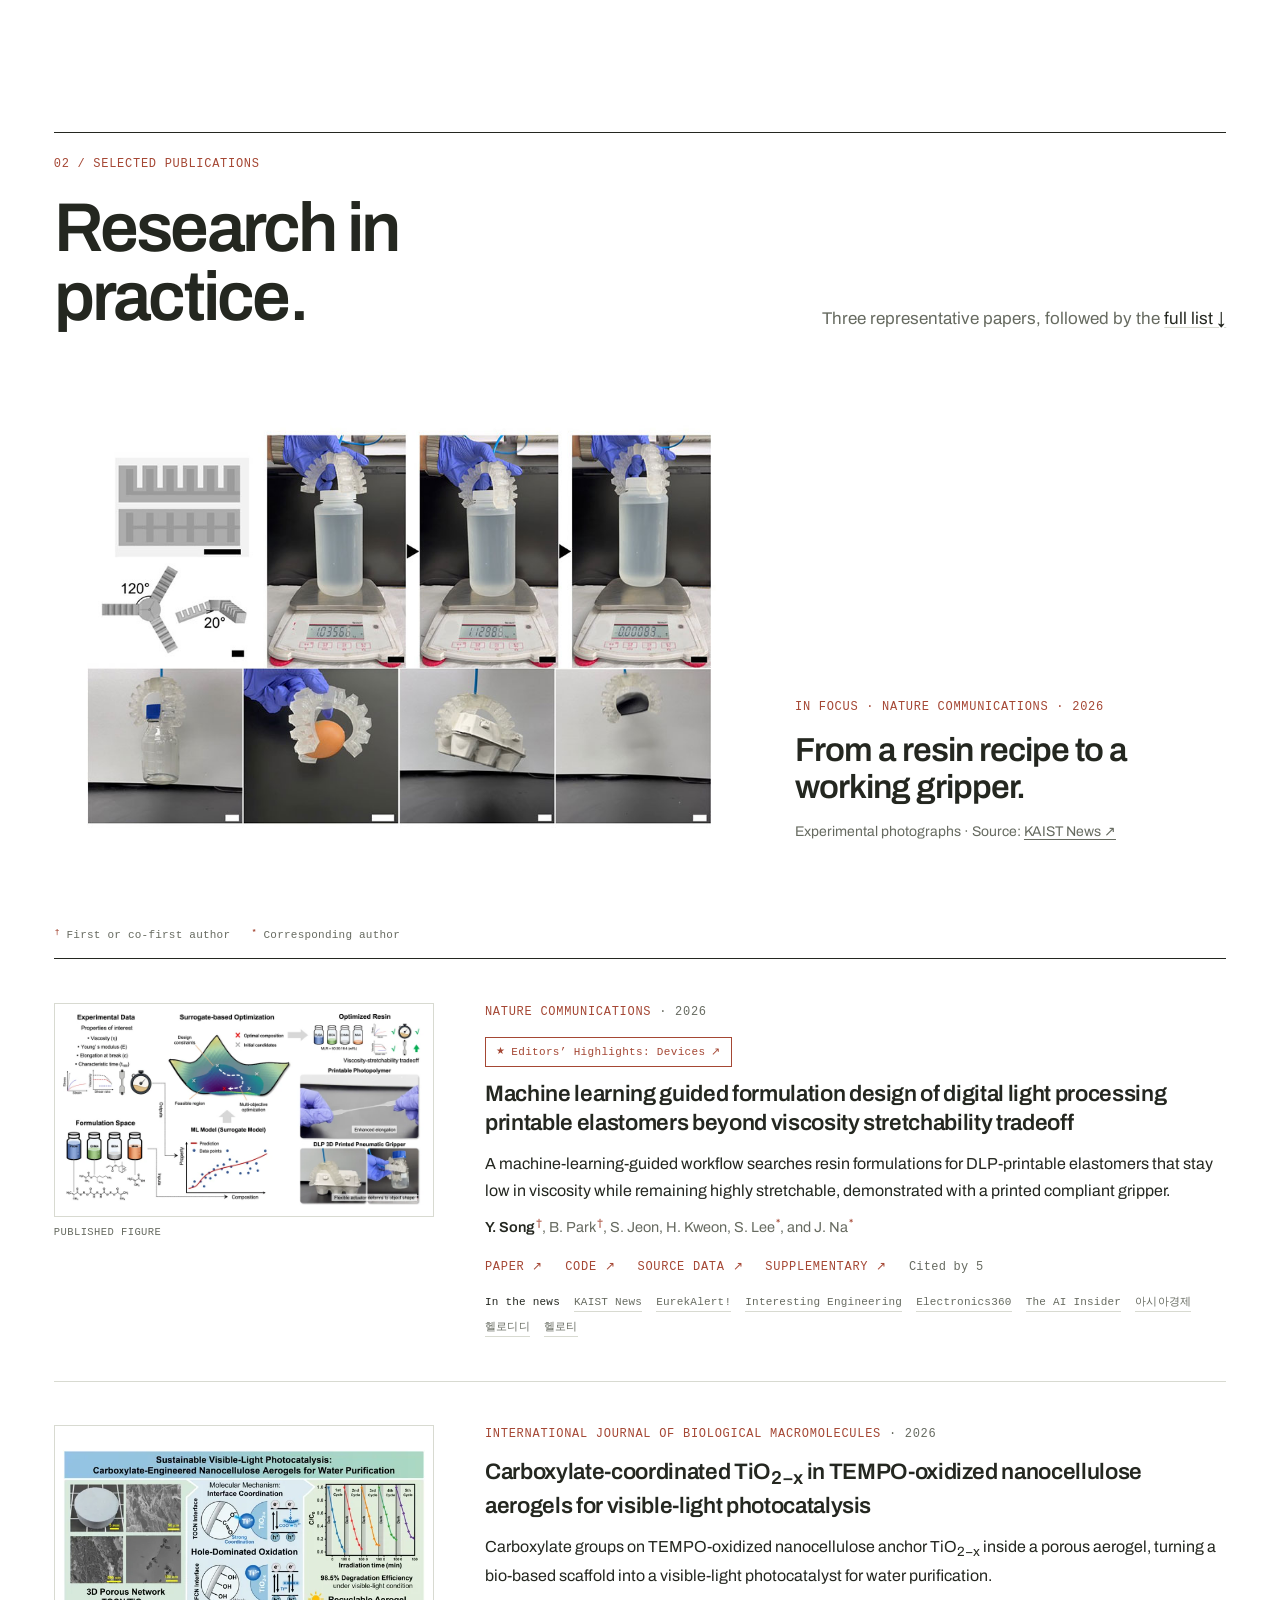
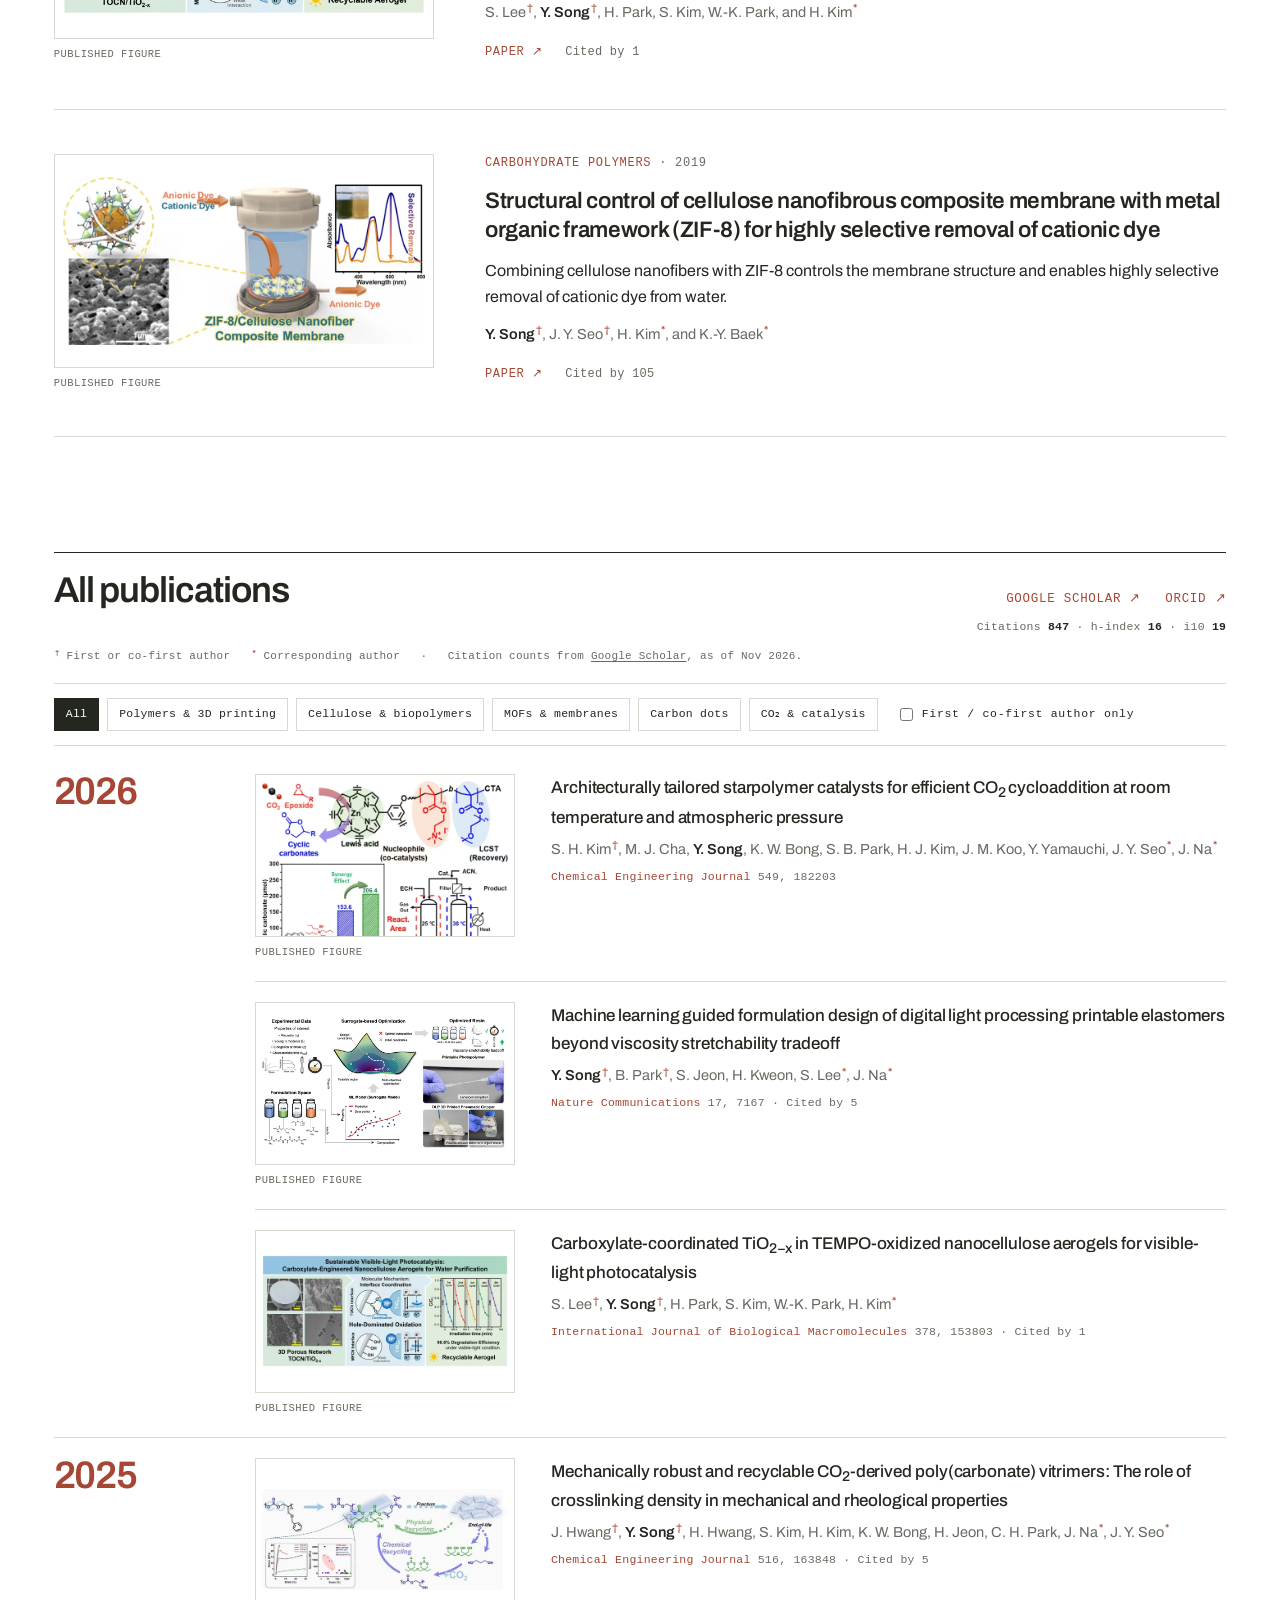
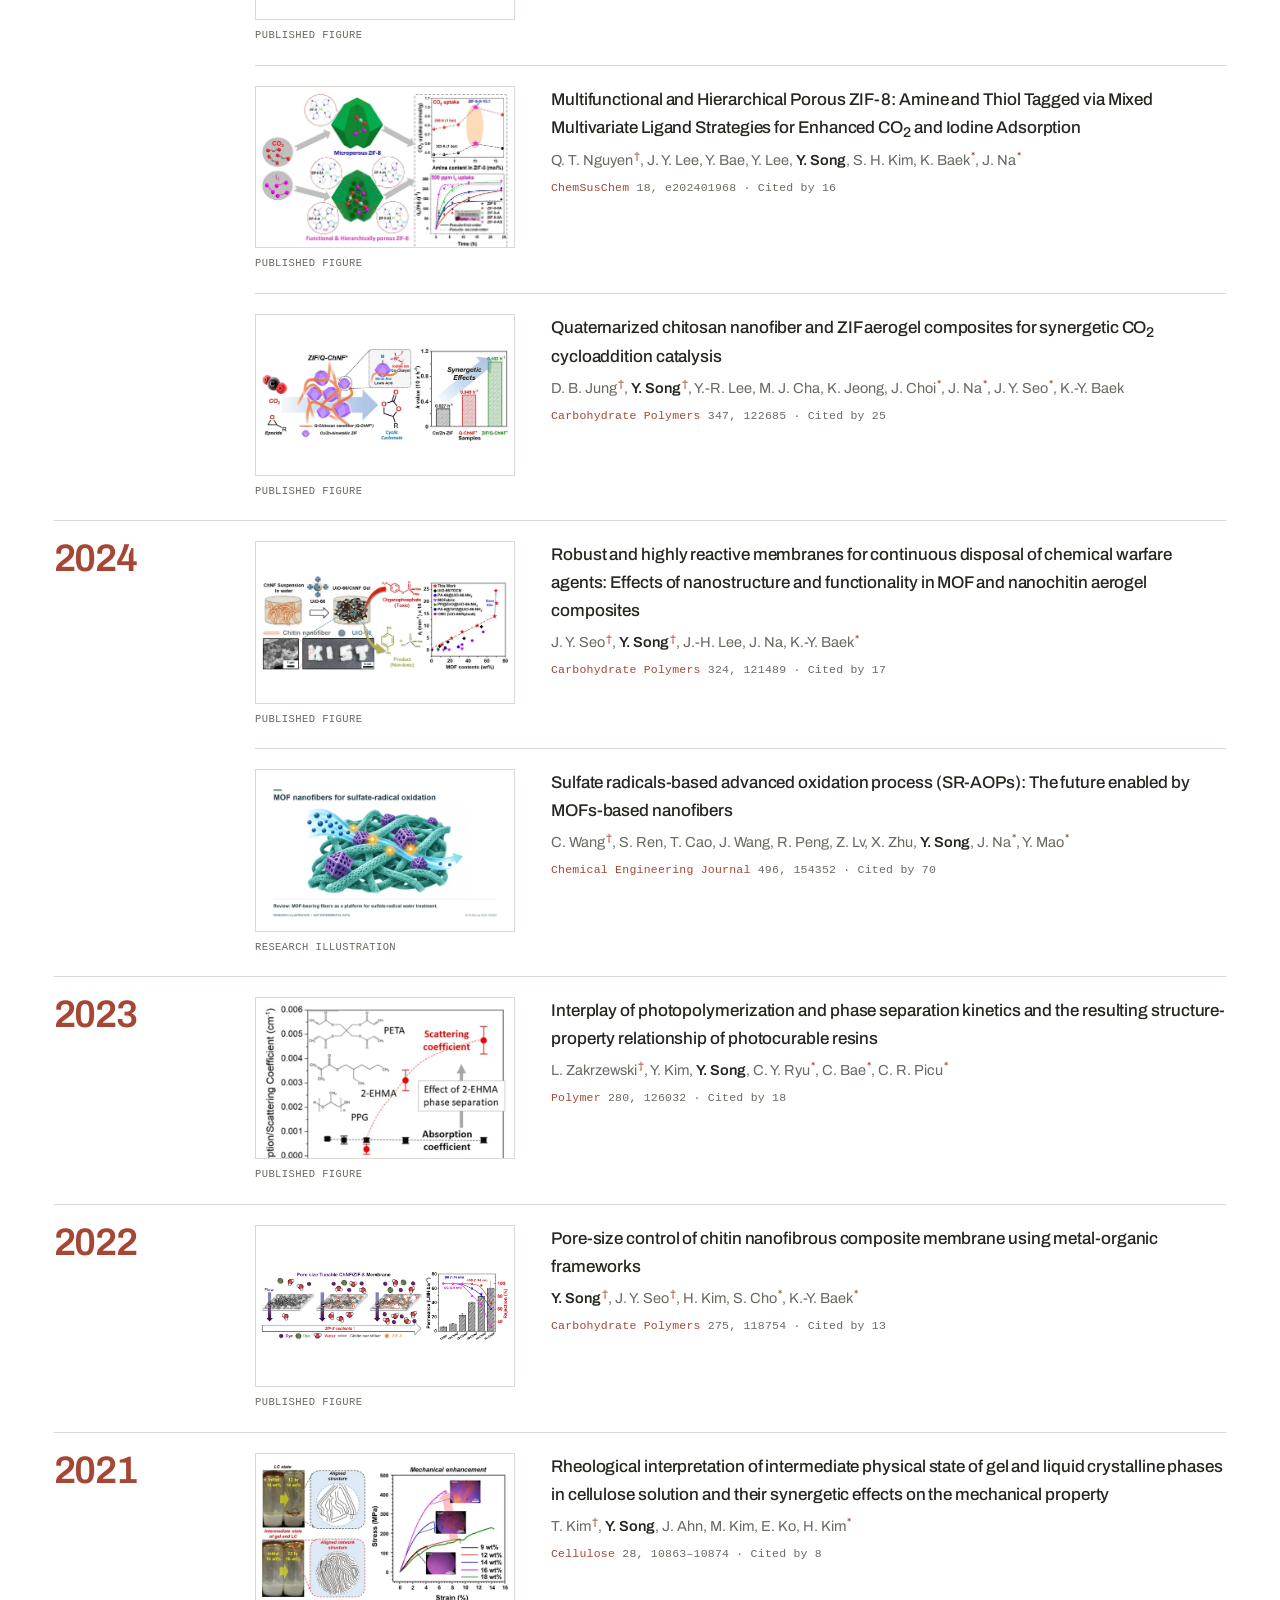
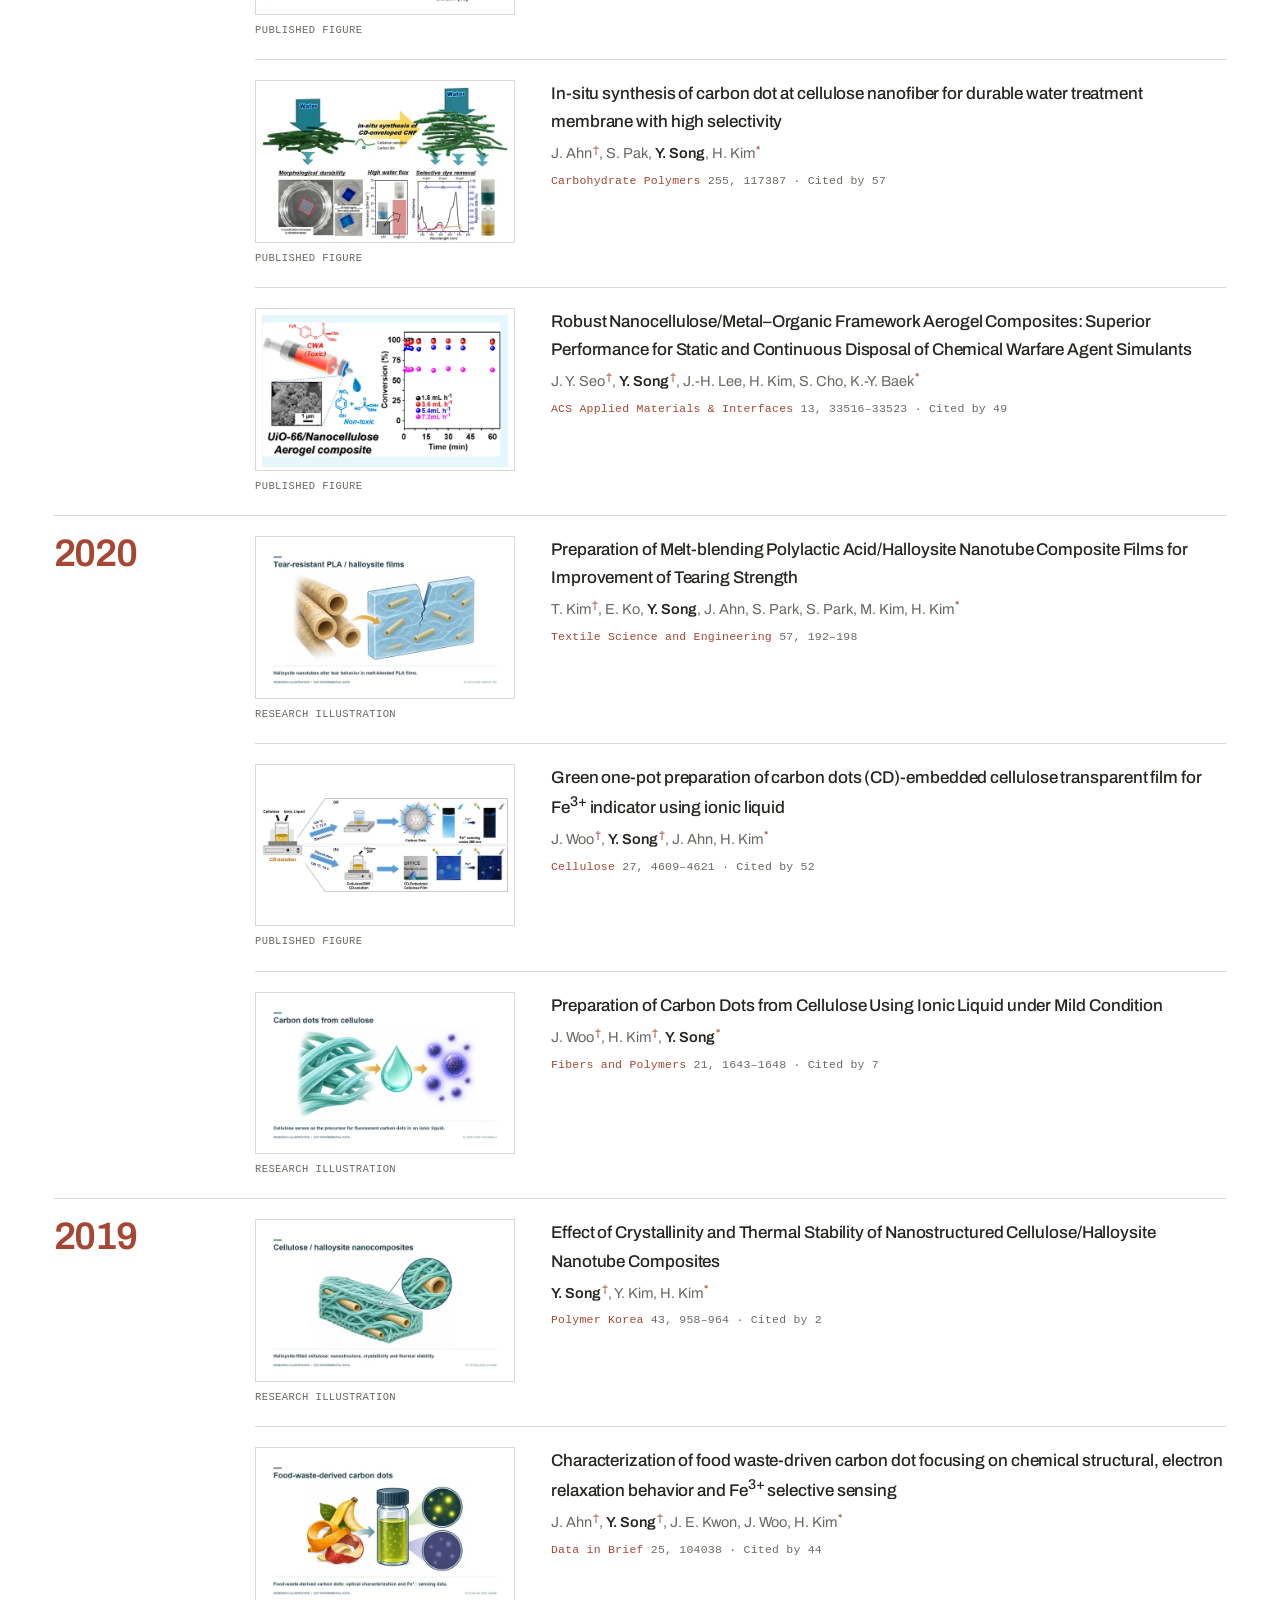
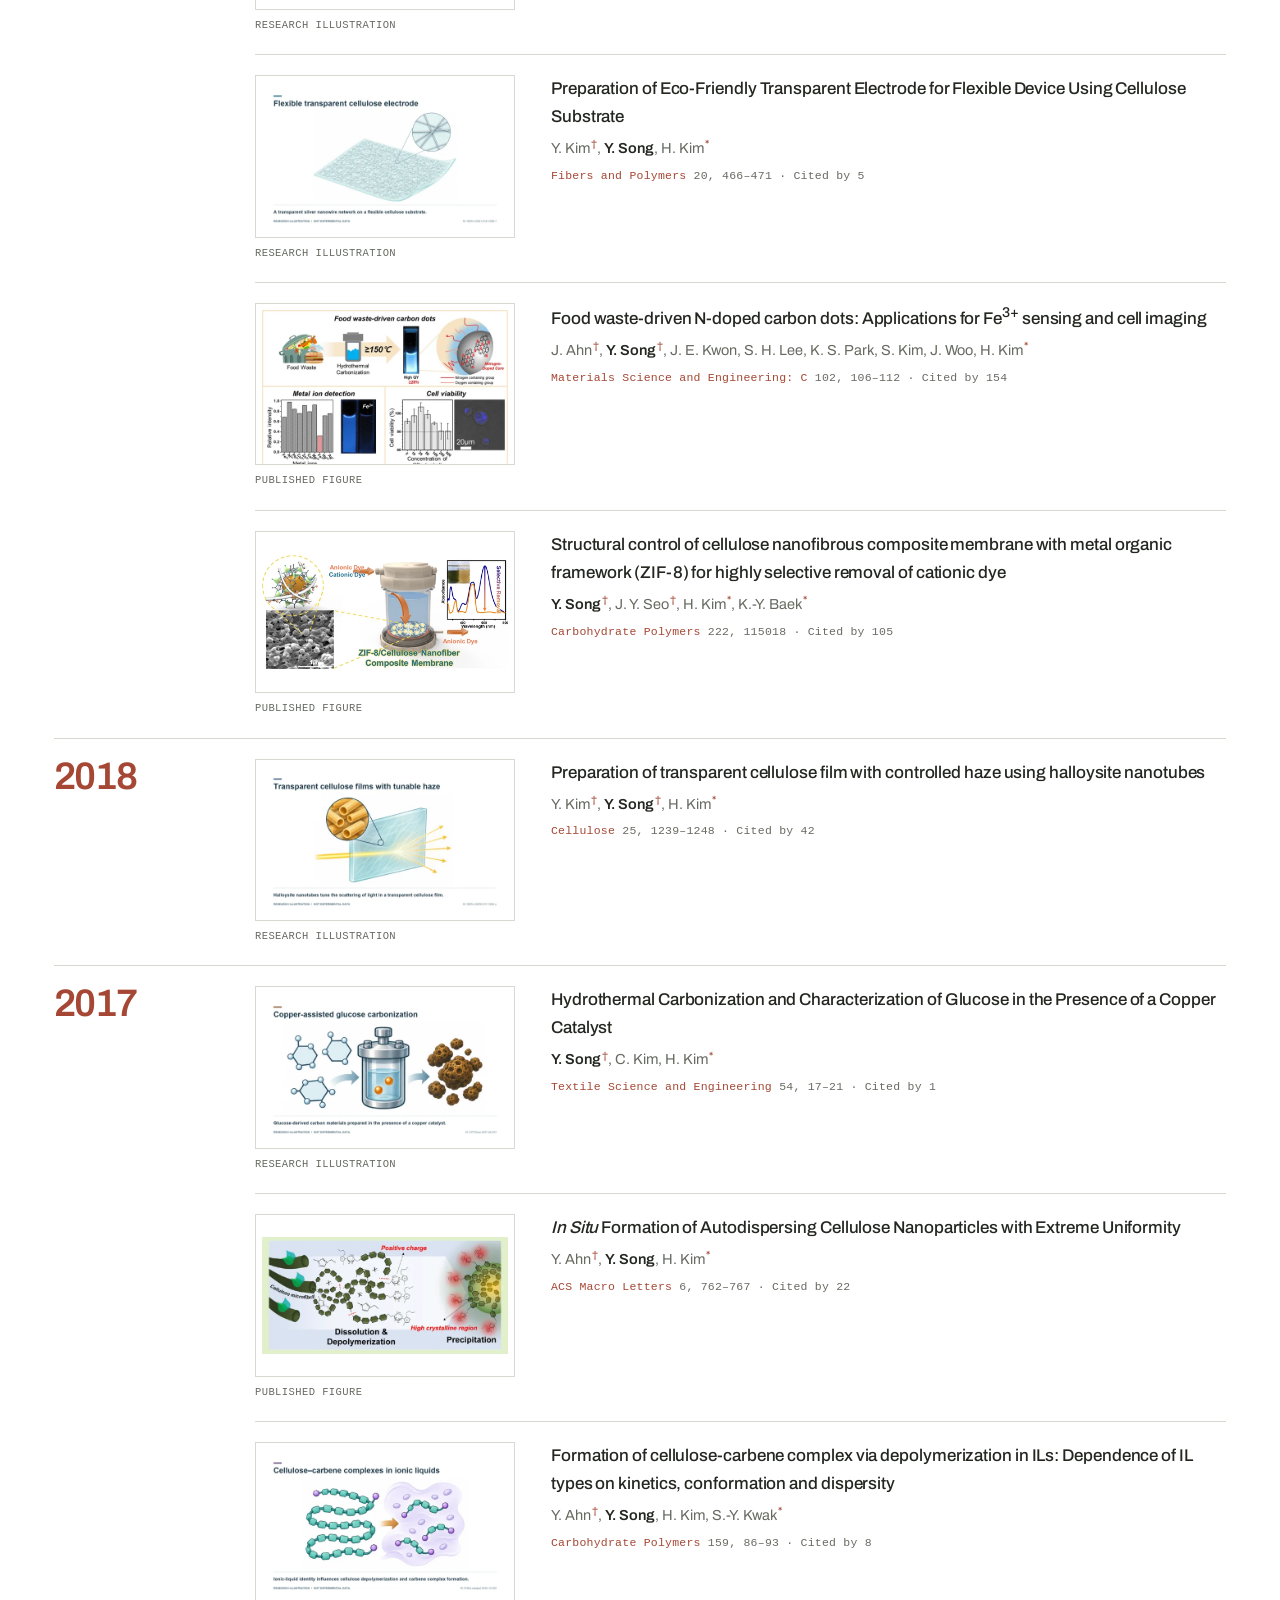
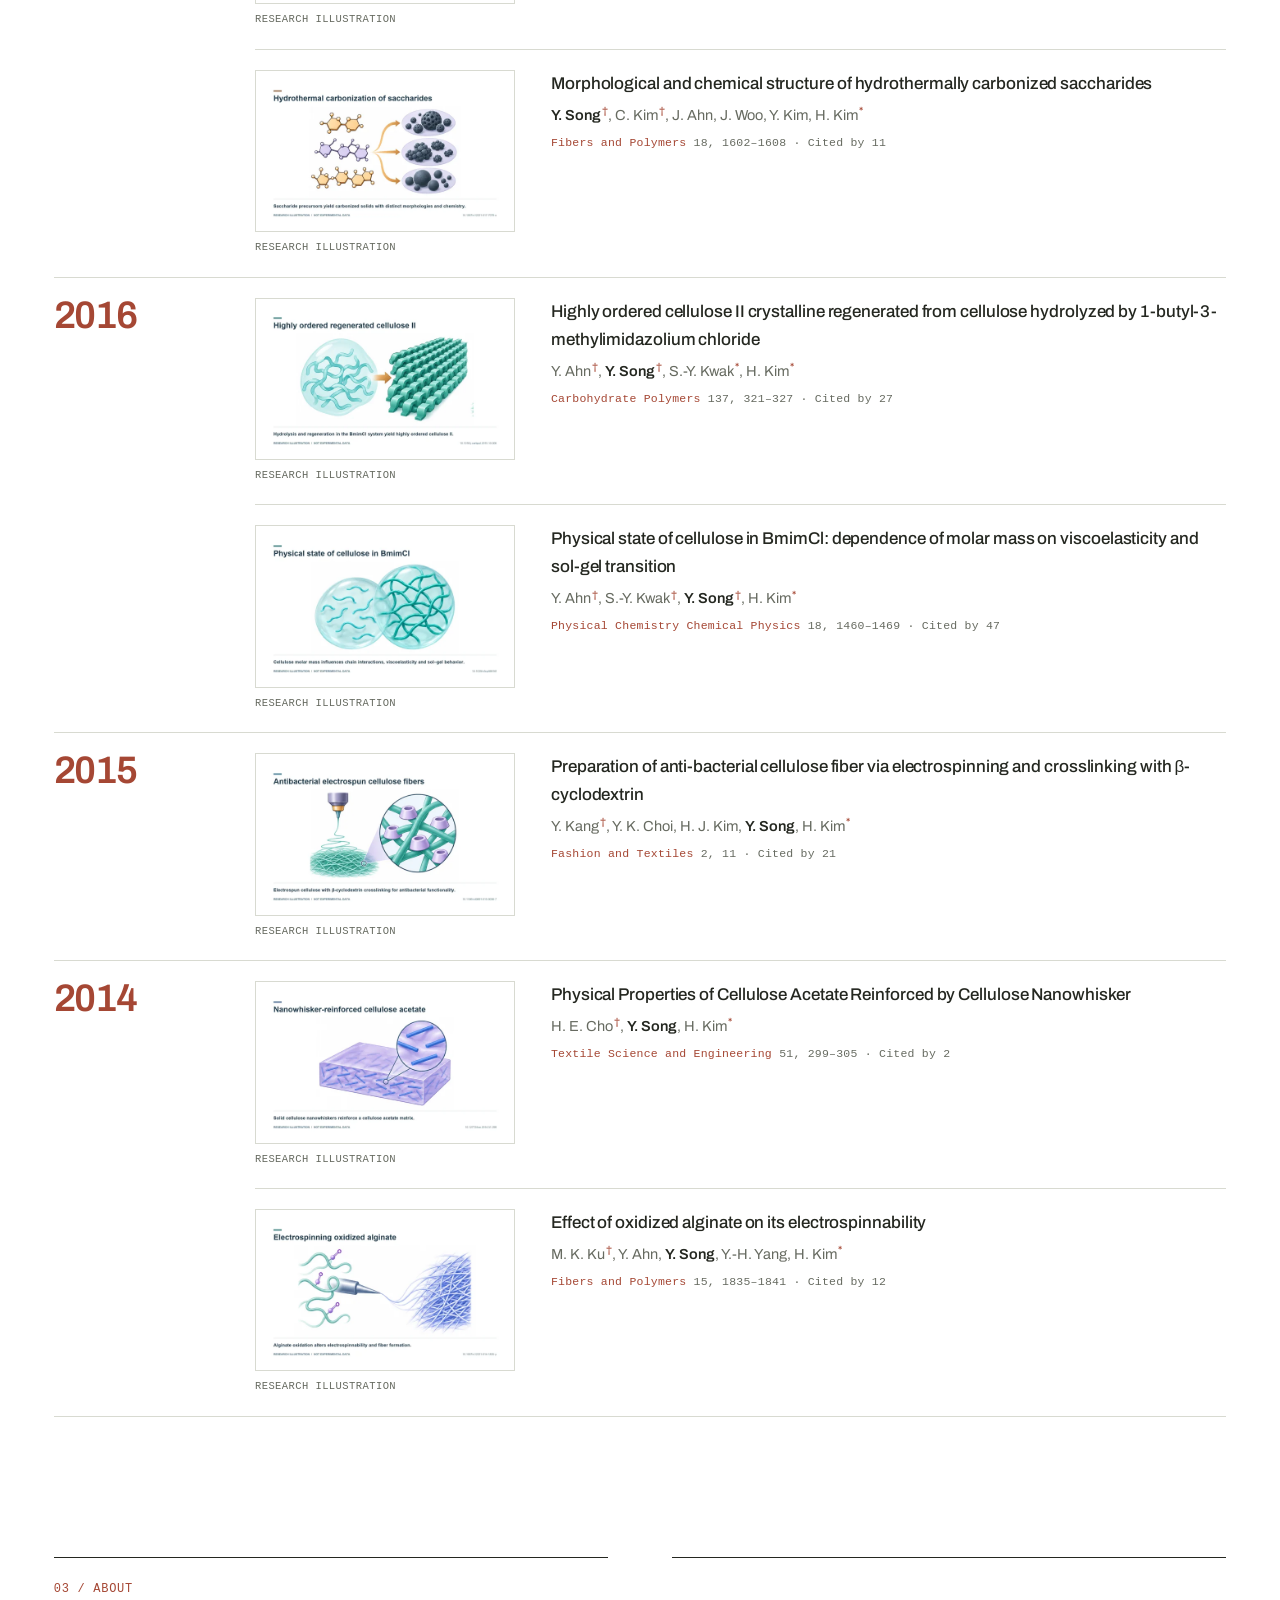
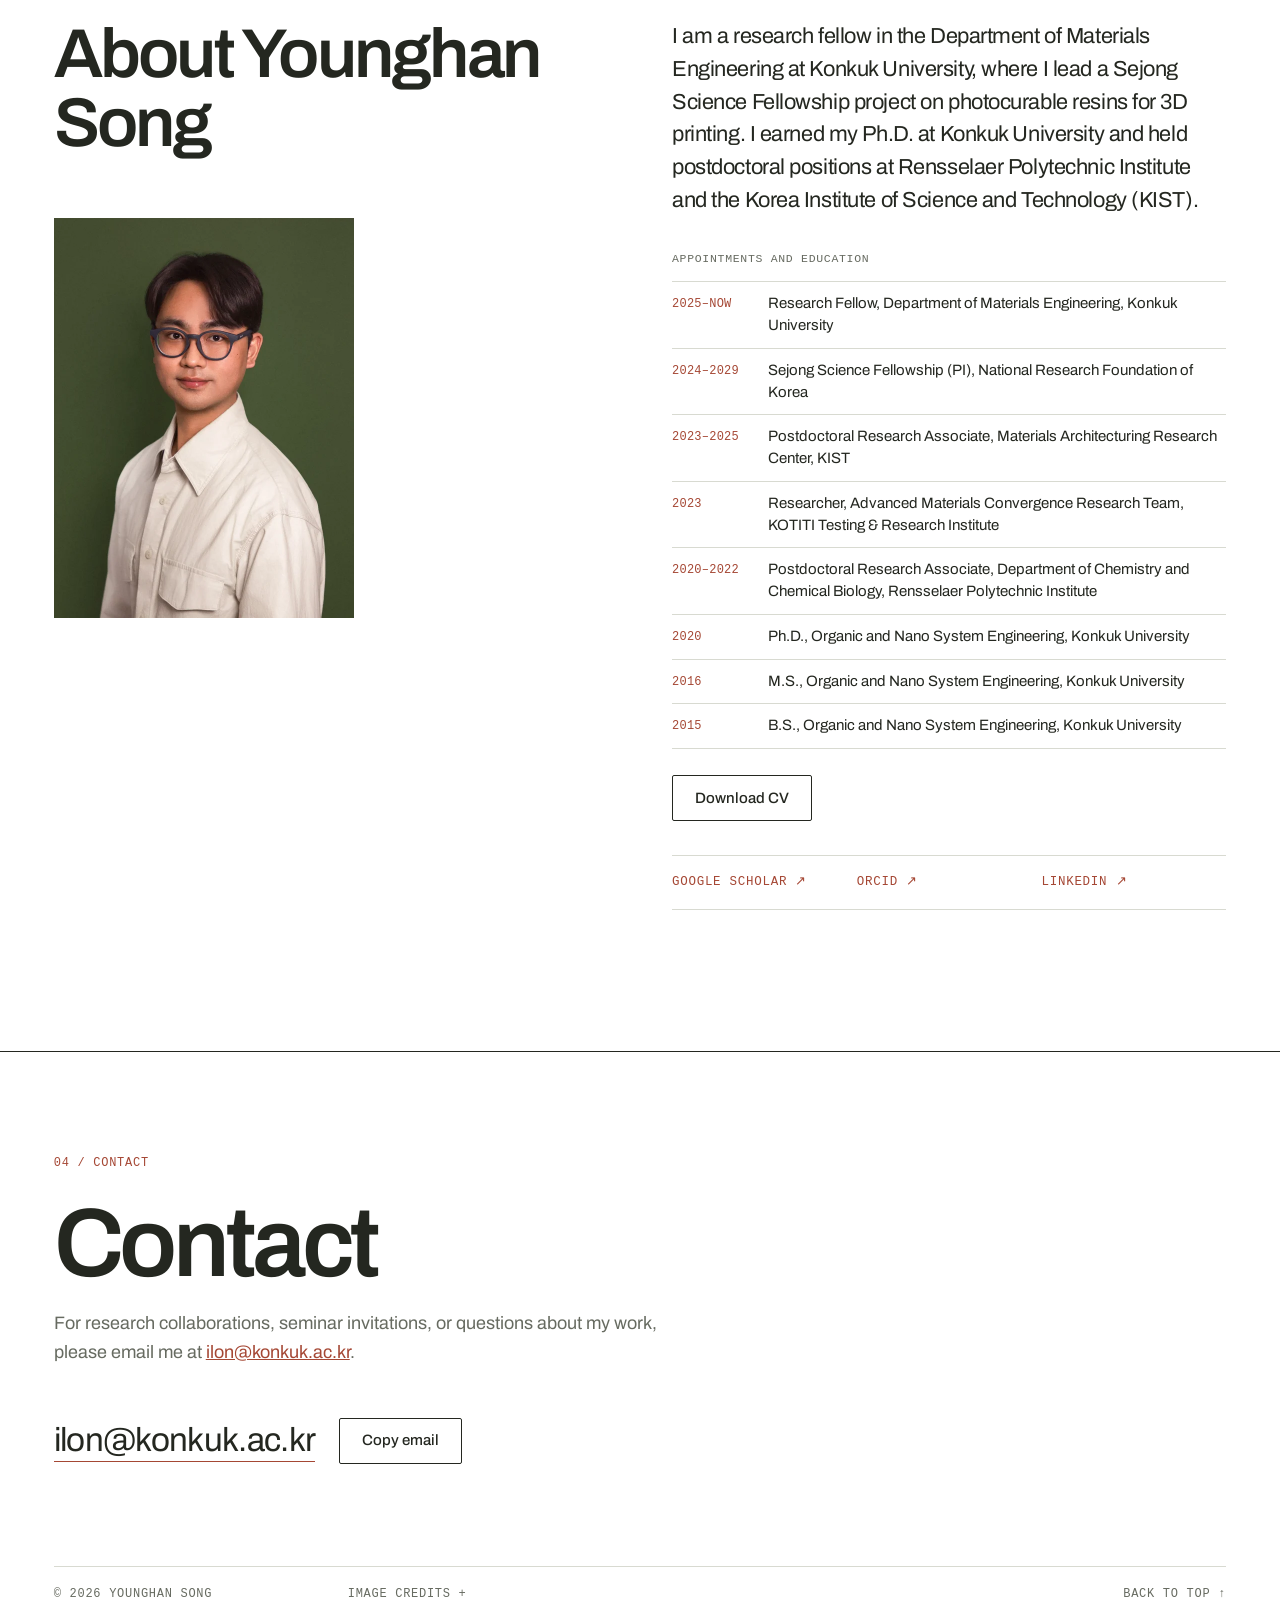
==== commit ad84b0a5: "New hero/research/about/contact copy, featured lineup with Editors' Highlights badge, news links, fi" ====
--- a/index.html
+++ b/index.html
@@ -3,18 +3,29 @@
 <head>
   <meta charset="utf-8">
   <meta name="viewport" content="width=device-width, initial-scale=1">
-  <title>Younghan Song, Ph.D. · Polymeric Materials Research</title>
-  <meta name="description" content="Younghan Song, Ph.D. Research on photopolymers and DLP 3D printing, cellulose and nanofibers, and functional composites: how formulation and processing shape structure and function.">
+  <title>Younghan Song, Ph.D. · Polymer Processing and Materials Design · Konkuk University</title>
+  <meta name="description" content="Younghan Song, Ph.D., Research Fellow at Konkuk University. Polymer processing and materials design: photocurable resins for DLP 3D printing, cellulose processing and nanofibers, woven fiber composites. Publications, CV and contact.">
+  <meta name="author" content="Younghan Song">
   <meta name="theme-color" content="#FFFFFF">
-  <meta property="og:title" content="Younghan Song, Ph.D. · Polymeric Materials, shaped by design.">
-  <meta property="og:description" content="Photopolymers & 3D printing, cellulose & nanofibers, and functional composites.">
-  <meta property="og:type" content="website">
-  <meta property="og:image" content="assets/img/research-dlp-900.webp">
+  <link rel="canonical" href="https://ilon-ysong.github.io/">
+  <!-- Google Search Console: paste the verification tag here, e.g. <meta name="google-site-verification" content="..."> -->
+  <meta property="og:type" content="profile">
+  <meta property="og:site_name" content="Younghan Song, Ph.D.">
+  <meta property="og:url" content="https://ilon-ysong.github.io/">
+  <meta property="og:title" content="Younghan Song, Ph.D. · Polymer Processing and Materials Design">
+  <meta property="og:description" content="Research Fellow, Konkuk University. Photocurable polymers for 3D printing, cellulose processing and nanofibers, woven fiber composites.">
+  <meta property="og:image" content="https://ilon-ysong.github.io/assets/img/og-image.jpg">
+  <meta property="og:image:width" content="1200">
+  <meta property="og:image:height" content="630">
+  <meta name="twitter:card" content="summary_large_image">
+  <script type="application/ld+json">
+  {"@context":"https://schema.org","@type":"Person","name":"Younghan Song","alternateName":"송영한","honorificSuffix":"Ph.D.","jobTitle":"Research Fellow","affiliation":{"@type":"CollegeOrUniversity","name":"Konkuk University","department":"Department of Materials Engineering"},"email":"mailto:ilon@konkuk.ac.kr","url":"https://ilon-ysong.github.io/","image":"https://ilon-ysong.github.io/assets/img/profile-600.webp","sameAs":["https://scholar.google.co.kr/citations?user=t_mzCmYAAAAJ","https://orcid.org/0000-0001-8236-3793","https://www.linkedin.com/in/younghan-song-247b8a157"],"knowsAbout":["Photopolymers","DLP 3D printing","Cellulose","Nanofibers","Metal-organic frameworks","Polymer composites"]}
+  </script>
   <link rel="icon" href="assets/img/favicon.svg" type="image/svg+xml">
   <link rel="preload" href="assets/fonts/archivo-400.woff2" as="font" type="font/woff2" crossorigin>
   <link rel="preload" href="assets/fonts/archivo-600.woff2" as="font" type="font/woff2" crossorigin>
-  <link rel="stylesheet" href="assets/css/site.css?v=20261127064101">
-  <script src="assets/js/site.js?v=20261127064101" defer></script>
+  <link rel="stylesheet" href="assets/css/site.css?v=20261127065539">
+  <script src="assets/js/site.js?v=20261127065539" defer></script>
 </head>
 <body>
   <a class="skip" href="#main">Skip to content</a>
@@ -27,11 +38,13 @@
       </a>
       <button class="menu-toggle mono" type="button" aria-expanded="false" aria-controls="site-nav">Menu</button>
       <nav class="site-nav" id="site-nav" aria-label="Main">
-        <a href="#research">Research</a>
-        <a href="#publications">Publications</a>
-        <a href="#about">About</a>
-        <a href="#contact">Contact</a>
+        <a href="#research" data-i18n="nav.research">Research</a>
+        <a href="#publications" data-i18n="nav.pubs">Publications</a>
+        <a href="#all-publications" data-i18n="nav.all">All papers</a>
+        <a href="#about" data-i18n="nav.about">About</a>
+        <a href="#contact" data-i18n="nav.contact">Contact</a>
       </nav>
+      <button class="lang-toggle mono" type="button" aria-label="한국어로 보기" data-lang-toggle>KO</button>
     </div>
   </header>
 
@@ -39,13 +52,12 @@
     <!-- ① Hero -->
     <section class="hero wrap" aria-labelledby="hero-title">
       <div class="hero-copy">
-        <p class="eyebrow mono">Younghan Song, Ph.D.</p>
-        <h1 id="hero-title"><span class="accent">Polymeric Materials,</span><br>shaped by design.</h1>
-        <p class="hero-sub">From processing to performance.</p>
-        <p class="hero-intro">I explore how formulation and processing shape the structure and function of polymers, bio-based nanofibers, and composites.</p>
+        <h1 id="hero-title" data-i18n="hero.title">Polymer Processing and <span class="accent">Materials Design</span></h1>
+        <p class="hero-name"><span>Younghan Song, Ph.D.</span> · <span data-i18n="hero.affil">Research Fellow, Konkuk University</span></p>
+        <p class="hero-intro" data-i18n="hero.intro">I study how resin formulation, solution processing, and fiber architecture shape the properties of polymeric materials. My work focuses on light-cured resins for 3D printing, cellulose-based films and fibers, and woven composites.</p>
         <div class="btn-row">
-          <a class="btn btn-solid" href="#research">Explore research</a>
-          <a class="btn btn-line" href="#publications">Selected publications</a>
+          <a class="btn btn-solid" href="#research" data-i18n="hero.btnResearch">Research Areas</a>
+          <a class="btn btn-line" href="#contact" data-i18n="hero.btnContact">Contact</a>
         </div>
       </div>
       <figure class="hero-figure">
@@ -53,12 +65,12 @@
           data-src="assets/img/hero-material.webp"
           data-title="Material in motion"
           data-caption="A translucent porous fiber ribbon, from woven filaments to an open network and aligned fibers."
-          data-credit="Concept render for this website. Not an experimental image.">
+          data-credit="Conceptual illustration for this website, not an experimental image.">
           <img src="assets/img/hero-material-1000.webp" srcset="assets/img/hero-material-1000.webp 1000w, assets/img/hero-material.webp 1774w" sizes="(max-width: 1024px) 100vw, 640px" width="1774" height="887" fetchpriority="high"
-            alt="Concept render: a translucent porous fiber ribbon twisting across a dark teal background, woven at one end and splitting into fine aligned fibers at the other.">
+            alt="Concept illustration: a translucent porous fiber ribbon twisting across a dark teal background, woven at one end and splitting into fine aligned fibers at the other.">
           <span class="zoom mono" aria-hidden="true">Enlarge +</span>
         </button>
-        <figcaption class="mono"><span>Structure study</span><span>Concept render</span></figcaption>
+        <figcaption class="mono"><span data-i18n="hero.figcap">Structure study</span><span class="fig-tag-inline" data-i18n="tag.concept">Concept illustration</span></figcaption>
       </figure>
     </section>
 
@@ -66,57 +78,56 @@
     <section class="section wrap" id="research" aria-labelledby="research-title">
       <div class="section-head">
         <p class="section-num mono">01 / RESEARCH</p>
-        <h2 id="research-title">Three directions.<br>One material perspective.</h2>
-        <p class="section-lede">From material formulation to structure, properties, and application.</p>
+        <h2 id="research-title" data-i18n="research.title">Research Areas</h2>
       </div>
 
       <div class="research-grid">
         <article class="research-item" id="r-formulate">
           <button class="figure-btn" type="button" data-lightbox
             data-src="assets/img/research-dlp.webp"
-            data-title="Photopolymers &amp; 3D Printing"
+            data-title="Photocurable Polymers for 3D Printing"
             data-caption="A transparent lattice printed beneath the build plate, rising from the resin vat above the light-curing window."
-            data-credit="Concept render for this website. Not an experimental photograph.">
+            data-credit="Conceptual illustration for this website, not an experimental image.">
             <img src="assets/img/research-dlp-900.webp" width="900" height="600"
-              alt="Concept render: a transparent lattice printed beneath a DLP build plate, rising from a resin vat above a light-curing window.">
+              alt="Concept illustration: a transparent lattice printed beneath a DLP build plate, rising from a resin vat above a light-curing window.">
             <span class="zoom mono" aria-hidden="true">Enlarge +</span>
           </button>
-          <p class="item-label mono"><span>01 / FORMULATE</span><span>Concept render</span></p>
-          <h3>Photopolymers &amp; 3D Printing</h3>
-          <p>Relating DLP resin composition to viscosity, photocuring kinetics, and mechanical performance.</p>
-          <p class="keywords mono">FORMULATION · PHOTOCURING · DLP</p>
+          <p class="item-label mono"><span>01 / FORMULATE</span><span data-i18n="tag.concept">Concept illustration</span></p>
+          <h3 data-i18n="research.r1t">Photocurable Polymers for 3D Printing</h3>
+          <p data-i18n="research.r1p">I use rheology, curing measurements, and machine learning to design resins for digital light processing (DLP). A central question is how to keep a resin fluid enough to print while making the cured part stretchable.</p>
+          <p class="keywords mono">DLP · RHEOLOGY · MACHINE LEARNING</p>
         </article>
 
         <article class="research-item" id="r-organize">
           <button class="figure-btn" type="button" data-lightbox
             data-src="assets/img/research-cellulose.webp"
-            data-title="Cellulose &amp; Nanofibers"
+            data-title="Cellulose Processing and Nanofibers"
             data-caption="A porous nanofiber network gradually organizing into aligned fibers."
-            data-credit="Concept render for this website. Not a microscope image.">
+            data-credit="Conceptual illustration for this website, not an experimental image.">
             <img src="assets/img/research-cellulose-900.webp" width="900" height="600"
-              alt="Concept render: a porous nanofiber network transitioning into a bundle of aligned fibers." loading="lazy">
+              alt="Concept illustration: a porous nanofiber network transitioning into a bundle of aligned fibers." loading="lazy">
             <span class="zoom mono" aria-hidden="true">Enlarge +</span>
           </button>
-          <p class="item-label mono"><span>02 / ORGANIZE</span><span>Concept render</span></p>
-          <h3>Cellulose &amp; Nanofibers</h3>
-          <p>Controlling how bio-based polymers form films, fibers, and porous structures through solution processing.</p>
-          <p class="keywords mono">SOLUTION PROCESSING · NANOFIBERS · MEMBRANES</p>
+          <p class="item-label mono"><span>02 / ORGANIZE</span><span data-i18n="tag.concept">Concept illustration</span></p>
+          <h3 data-i18n="research.r2t">Cellulose Processing and Nanofibers</h3>
+          <p data-i18n="research.r2p">I study how solvent composition and flow influence the organization of cellulose in solution and the alignment achieved after regeneration. I also work with cellulose and chitin nanofibers to control pore structure in membranes.</p>
+          <p class="keywords mono">SOLUTION PROCESSING · ALIGNMENT · MEMBRANES</p>
         </article>
 
         <article class="research-item" id="r-reinforce">
           <button class="figure-btn" type="button" data-lightbox
             data-src="assets/img/research-composite.webp"
-            data-title="Functional Composites"
+            data-title="Woven Fiber Composites"
             data-caption="Woven tows with visible fine filaments, stacked into a laminated carbon-fiber section."
-            data-credit="Concept render for this website. Not an experimental photograph.">
+            data-credit="Conceptual illustration for this website, not an experimental image.">
             <img src="assets/img/research-composite-900.webp" width="900" height="600"
-              alt="Concept render: woven fiber tows with fine filaments, stacked as a laminated carbon-fiber section with a lifted top ply." loading="lazy">
+              alt="Concept illustration: woven fiber tows with fine filaments, stacked as a laminated carbon-fiber section with a lifted top ply." loading="lazy">
             <span class="zoom mono" aria-hidden="true">Enlarge +</span>
           </button>
-          <p class="item-label mono"><span>03 / REINFORCE</span><span>Concept render</span></p>
-          <h3>Functional Composites</h3>
-          <p>Using woven architectures and nanofiber interfaces to tune mechanical performance and selective separation.</p>
-          <p class="keywords mono">WOVEN ARCHITECTURE · INTERFACES · SEPARATION</p>
+          <p class="item-label mono"><span>03 / REINFORCE</span><span data-i18n="tag.concept">Concept illustration</span></p>
+          <h3 data-i18n="research.r3t">Woven Fiber Composites</h3>
+          <p data-i18n="research.r3p">I compare plain and satin carbon-fiber weaves, from how the dry fabric conforms to a shape to how the cured laminate deforms and fails. Testing the fabric and the laminate separately helps distinguish the effects of weave and stacking sequence.</p>
+          <p class="keywords mono">PLAIN &amp; SATIN WEAVES · DRAPING · LAMINATES</p>
         </article>
       </div>
     </section>
@@ -125,8 +136,8 @@
     <section class="section wrap" id="publications" aria-labelledby="pub-title">
       <div class="section-head">
         <p class="section-num mono">02 / SELECTED PUBLICATIONS</p>
-        <h2 id="pub-title">Research in practice.</h2>
-        <p class="section-lede">Three representative papers, followed by the <a class="inline-link" href="#all-publications">full list ↓</a></p>
+        <h2 id="pub-title" data-i18n="pubs.title">Research in practice.</h2>
+        <p class="section-lede" data-i18n="pubs.lede">Three representative papers, followed by the <a class="inline-link" href="#all-publications">full list ↓</a></p>
       </div>
 
       <figure class="feature">
@@ -142,14 +153,15 @@
         </button>
         <figcaption class="feature-cap">
           <p class="mono">IN FOCUS · NATURE COMMUNICATIONS · 2026</p>
-          <p class="feature-title">From a resin recipe to a working gripper.</p>
-          <p class="muted">Experimental photographs · Source: <a href="https://www.kaist.ac.kr/news/html/news/?GotoPage=5&amp;mng_no=66470&amp;mode=V" target="_blank" rel="noopener">KAIST News ↗</a></p>
+          <p class="feature-title" data-i18n="feature.title">From a resin recipe to a working gripper.</p>
+          <p class="muted"><span data-i18n="tag.photo">Experimental photographs</span> · <span data-i18n="w.source">Source</span>: <a href="https://www.kaist.ac.kr/news/html/news/?GotoPage=5&amp;mng_no=66470&amp;mode=V" target="_blank" rel="noopener">KAIST News ↗</a></p>
         </figcaption>
       </figure>
 
-      <p class="role-legend mono"><sup class="role">†</sup> First or co-first author &nbsp; <sup class="role">*</sup> Corresponding author</p>
+      <p class="role-legend mono"><sup class="role">†</sup> <span data-i18n="legend.first">First or co-first author</span> &nbsp; <sup class="role">*</sup> <span data-i18n="legend.corr">Corresponding author</span></p>
       <ol class="pub-list">
         <li class="pub">
+          <div class="pub-fig">
           <button class="figure-btn pub-img" type="button" data-lightbox
             data-src="assets/img/toc-2026-natcommun-fig1.webp"
             data-title="Figure 1 · Nature Communications (2026)"
@@ -160,43 +172,62 @@
               alt="Figure 1 of the 2026 Nature Communications paper: formulation space and experimental data, a machine-learning surrogate model, surrogate-based optimization, and the optimized resin printed as a pneumatic gripper.">
             <span class="zoom mono" aria-hidden="true">Enlarge +</span>
           </button>
+          <span class="fig-tag mono" data-i18n="tag.published">Published figure</span>
+          </div>
           <div class="pub-body">
             <p class="pub-meta mono"><span class="accent">Nature Communications</span> · 2026</p>
+            <a class="badge mono" href="https://www.nature.com/collections/bjiiabbacg" target="_blank" rel="noopener"><span class="badge-star" aria-hidden="true">★</span> Editors’ Highlights: Devices <span aria-hidden="true">↗</span></a>
             <h3><a href="https://doi.org/10.1038/s41467-026-73735-4" target="_blank" rel="noopener">Machine learning guided formulation design of digital light processing printable elastomers beyond viscosity stretchability tradeoff</a></h3>
-            <p class="pub-summary">A machine-learning-guided workflow searches resin formulations for DLP-printable elastomers that stay low in viscosity while remaining highly stretchable, demonstrated with a printed compliant gripper.</p>
+            <p class="pub-summary" data-i18n="feat.dlp">A machine-learning-guided workflow searches resin formulations for DLP-printable elastomers that stay low in viscosity while remaining highly stretchable, demonstrated with a printed compliant gripper.</p>
             <p class="pub-authors"><strong>Y. Song</strong><sup class="role">†</sup>, B. Park<sup class="role">†</sup>, S. Jeon, H. Kweon, S. Lee<sup class="role">*</sup>, and J. Na<sup class="role">*</sup></p>
             <p class="pub-links mono">
               <a href="https://doi.org/10.1038/s41467-026-73735-4" target="_blank" rel="noopener">Paper ↗</a>
+              <a href="https://doi.org/10.5281/zenodo.19389221" target="_blank" rel="noopener">Code ↗</a>
+              <a href="https://www.nature.com/articles/s41467-026-73735-4#MOESM7" target="_blank" rel="noopener">Source data ↗</a>
+              <a href="https://www.nature.com/articles/s41467-026-73735-4#MOESM1" target="_blank" rel="noopener">Supplementary ↗</a>
               <span class="cites" data-doi="10.1038/s41467-026-73735-4">Cited by 5</span>
-              <a href="https://doi.org/10.5281/zenodo.19389221" target="_blank" rel="noopener">Data &amp; code ↗</a>
             </p>
+            <p class="news mono"><span class="news-label" data-i18n="news.label">In the news</span>
+              <a href="https://www.kaist.ac.kr/news/html/news/?GotoPage=5&amp;mng_no=66470&amp;mode=V" target="_blank" rel="noopener">KAIST News</a>
+              <a href="https://www.eurekalert.org/news-releases/1142057" target="_blank" rel="noopener">EurekAlert!</a>
+              <a href="https://interestingengineering.com/ai-robotics/soft-robotic-hand-grips-fragile-eggs" target="_blank" rel="noopener">Interesting Engineering</a>
+              <a href="https://electronics360.globalspec.com/article/24130/from-fragile-eggs-to-heavy-bottles-gripper-handles-all" target="_blank" rel="noopener">Electronics360</a>
+              <a href="https://theaiinsider.tech/2026/09/03/kaist-researchers-use-ai-to-develop-a-soft-3d-printed-robotic-hand-that-can-grip-an-egg-1-kg-water-bottle/" target="_blank" rel="noopener">The AI Insider</a>
+              <a href="https://view.asiae.co.kr/article/2026090108384570466" target="_blank" rel="noopener">아시아경제</a>
+              <a href="https://www.hellodd.com/news/articleView.html?idxno=113020" target="_blank" rel="noopener">헬로디디</a>
+              <a href="https://www.hellot.net/news/article.html?no=114671" target="_blank" rel="noopener">헬로티</a>
+            </p>
           </div>
         </li>
 
         <li class="pub">
+          <div class="pub-fig">
           <button class="figure-btn pub-img" type="button" data-lightbox
-            data-src="assets/img/toc-2022-chitin-zif8.webp"
-            data-title="Graphical abstract · Carbohydrate Polymers (2022)"
-            data-caption="Pore-size-tunable chitin nanofiber / ZIF-8 membranes: increasing ZIF-8 content raises water permeance while dye rejection depends on dye size."
-            data-credit="Published graphical abstract, Song et al., Carbohydr. Polym. 275, 118754 (2022). © Elsevier."
-            data-credit-href="https://doi.org/10.1016/j.carbpol.2021.118754">
-            <img src="assets/img/toc-2022-chitin-zif8-900.webp" width="900" height="249" loading="lazy"
-              alt="Graphical abstract of the 2022 Carbohydrate Polymers paper: chitin nanofiber membranes with increasing ZIF-8 content, and a chart of permeance and dye rejection.">
+            data-src="assets/img/toc-2026-j-ijbiomac-2026-153803.webp"
+            data-title="Graphical abstract · International Journal of Biological Macromolecules (2026)"
+            data-caption="Carboxylate-coordinated TiO2−x in TEMPO-oxidized nanocellulose aerogels for visible-light photocatalysis."
+            data-credit="Published graphical abstract, Lee, Song et al., Int. J. Biol. Macromol. 378, 153803 (2026). © Elsevier."
+            data-credit-href="https://doi.org/10.1016/j.ijbiomac.2026.153803">
+            <img src="assets/img/toc-2026-j-ijbiomac-2026-153803-600.webp" srcset="assets/img/toc-2026-j-ijbiomac-2026-153803-600.webp 600w, assets/img/toc-2026-j-ijbiomac-2026-153803.webp 1800w" sizes="(max-width: 860px) 100vw, 380px" loading="lazy"
+              alt="Graphical abstract of the 2026 International Journal of Biological Macromolecules paper: a porous TEMPO-oxidized nanocellulose aerogel with TiO2−x, its interface coordination, and visible-light degradation results.">
             <span class="zoom mono" aria-hidden="true">Enlarge +</span>
           </button>
+          <span class="fig-tag mono" data-i18n="tag.published">Published figure</span>
+          </div>
           <div class="pub-body">
-            <p class="pub-meta mono"><span class="accent">Carbohydrate Polymers</span> · 2022</p>
-            <h3><a href="https://doi.org/10.1016/j.carbpol.2021.118754" target="_blank" rel="noopener">Pore-size control of chitin nanofibrous composite membrane using metal-organic frameworks</a></h3>
-            <p class="pub-summary">Metal-organic framework (ZIF-8) particles grown within chitin nanofiber membranes adjust the effective pore size, linking membrane composition to size-selective separation.</p>
-            <p class="pub-authors"><strong>Y. Song</strong><sup class="role">†</sup>, J. Y. Seo<sup class="role">†</sup>, H. Kim, S. Cho<sup class="role">*</sup>, and K.-Y. Baek<sup class="role">*</sup></p>
+            <p class="pub-meta mono"><span class="accent">International Journal of Biological Macromolecules</span> · 2026</p>
+            <h3><a href="https://doi.org/10.1016/j.ijbiomac.2026.153803" target="_blank" rel="noopener">Carboxylate-coordinated TiO<sub>2−x</sub> in TEMPO-oxidized nanocellulose aerogels for visible-light photocatalysis</a></h3>
+            <p class="pub-summary" data-i18n="feat.tio2">Carboxylate groups on TEMPO-oxidized nanocellulose anchor TiO<sub>2−x</sub> inside a porous aerogel, turning a bio-based scaffold into a visible-light photocatalyst for water purification.</p>
+            <p class="pub-authors">S. Lee<sup class="role">†</sup>, <strong>Y. Song</strong><sup class="role">†</sup>, H. Park, S. Kim, W.-K. Park, and H. Kim<sup class="role">*</sup></p>
             <p class="pub-links mono">
-              <a href="https://doi.org/10.1016/j.carbpol.2021.118754" target="_blank" rel="noopener">Paper ↗</a>
-              <span class="cites" data-doi="10.1016/j.carbpol.2021.118754">Cited by 13</span>
+              <a href="https://doi.org/10.1016/j.ijbiomac.2026.153803" target="_blank" rel="noopener">Paper ↗</a>
+              <span class="cites" data-doi="10.1016/j.ijbiomac.2026.153803">Cited by 1</span>
             </p>
           </div>
         </li>
 
         <li class="pub">
+          <div class="pub-fig">
           <button class="figure-btn pub-img" type="button" data-lightbox
             data-src="assets/img/toc-2019-cellulose-zif8.webp"
             data-title="Graphical abstract · Carbohydrate Polymers (2019)"
@@ -207,10 +238,12 @@
               alt="Graphical abstract of the 2019 Carbohydrate Polymers paper: ZIF-8 / cellulose nanofiber composite membrane in a filtration cell, an SEM image, and absorbance spectra showing selective removal of cationic dye.">
             <span class="zoom mono" aria-hidden="true">Enlarge +</span>
           </button>
+          <span class="fig-tag mono" data-i18n="tag.published">Published figure</span>
+          </div>
           <div class="pub-body">
             <p class="pub-meta mono"><span class="accent">Carbohydrate Polymers</span> · 2019</p>
             <h3><a href="https://doi.org/10.1016/j.carbpol.2019.115018" target="_blank" rel="noopener">Structural control of cellulose nanofibrous composite membrane with metal organic framework (ZIF-8) for highly selective removal of cationic dye</a></h3>
-            <p class="pub-summary">Combining cellulose nanofibers with ZIF-8 controls the membrane structure and enables highly selective removal of cationic dye from water.</p>
+            <p class="pub-summary" data-i18n="feat.zif">Combining cellulose nanofibers with ZIF-8 controls the membrane structure and enables highly selective removal of cationic dye from water.</p>
             <p class="pub-authors"><strong>Y. Song</strong><sup class="role">†</sup>, J. Y. Seo<sup class="role">†</sup>, H. Kim<sup class="role">*</sup>, and K.-Y. Baek<sup class="role">*</sup></p>
             <p class="pub-links mono">
               <a href="https://doi.org/10.1016/j.carbpol.2019.115018" target="_blank" rel="noopener">Paper ↗</a>
@@ -222,36 +255,48 @@
 
       <div class="all-pubs" id="all-publications">
         <div class="all-head">
-          <h3 class="all-title">All publications</h3>
+          <h3 class="all-title" data-i18n="all.title">All publications</h3>
           <div class="all-side">
             <p class="all-links mono"><a href="https://scholar.google.co.kr/citations?user=t_mzCmYAAAAJ&amp;hl=en" target="_blank" rel="noopener">Google Scholar ↗</a><a href="https://orcid.org/0000-0001-8236-3793" target="_blank" rel="noopener">ORCID ↗</a></p>
             <p class="cite-stats mono">Citations <b>847</b> · h-index <b>16</b> · i10 <b>19</b></p>
           </div>
         </div>
-        <p class="role-legend mono"><sup class="role">†</sup> First or co-first author &nbsp; <sup class="role">*</sup> Corresponding author &nbsp; · &nbsp; <span class="cite-source">Citation counts from <a href="https://scholar.google.co.kr/citations?user=t_mzCmYAAAAJ&amp;hl=en" target="_blank" rel="noopener">Google Scholar</a>, as of Nov 2026.</span></p>
+        <p class="role-legend mono"><sup class="role">†</sup> <span data-i18n="legend.first">First or co-first author</span> &nbsp; <sup class="role">*</sup> <span data-i18n="legend.corr">Corresponding author</span> &nbsp; · &nbsp; <span class="cite-source">Citation counts from <a href="https://scholar.google.co.kr/citations?user=t_mzCmYAAAAJ&amp;hl=en" target="_blank" rel="noopener">Google Scholar</a>, as of Nov 2026.</span></p>
+        <div class="pub-filters" role="group" aria-label="Filter publications">
+          <div class="chips">
+            <button type="button" class="chip mono" data-area="all" aria-pressed="true" data-i18n="f.all">All</button>
+            <button type="button" class="chip mono" data-area="polymer" aria-pressed="false" data-i18n="f.polymer">Polymers &amp; 3D printing</button>
+            <button type="button" class="chip mono" data-area="cellulose" aria-pressed="false" data-i18n="f.cellulose">Cellulose &amp; biopolymers</button>
+            <button type="button" class="chip mono" data-area="mof" aria-pressed="false" data-i18n="f.mof">MOFs &amp; membranes</button>
+            <button type="button" class="chip mono" data-area="carbon" aria-pressed="false" data-i18n="f.carbon">Carbon dots</button>
+            <button type="button" class="chip mono" data-area="catal" aria-pressed="false" data-i18n="f.catal">CO₂ &amp; catalysis</button>
+          </div>
+          <label class="first-only mono"><input type="checkbox" data-first-only> <span data-i18n="f.first">First / co-first author only</span></label>
+          <p class="filter-count mono" aria-live="polite"></p>
+        </div>
         <ol class="year-groups">
 <!-- PUBS:START -->
           <li class="year-group">
             <h4 class="year">2026</h4>
             <ol class="year-list">
-              <li class="full-pub">
-                <button class="figure-btn full-toc" type="button" data-lightbox data-src="assets/img/ga-cej-2026-182203.webp" data-title="Architecturally tailored starpolymer catalysts for efficient CO2 cycloaddition at room temperature and atmospheric pressure" data-caption="Chemical Engineering Journal 549, 182203 (2026)" data-credit="Published table-of-contents graphic. Chemical Engineering Journal (2026). Source: Elsevier." data-credit-href="https://doi.org/10.1016/j.cej.2026.182203"><img src="assets/img/ga-cej-2026-182203-600.webp" loading="lazy" alt="Table-of-contents graphic: Architecturally tailored starpolymer catalysts for efficient CO2 cycloaddition at room temperature and atmospheric pressure"></button>
+              <li class="full-pub" data-areas="catal" data-first="0">
+                <div class="full-fig"><button class="figure-btn full-toc" type="button" data-lightbox data-src="assets/img/ga-cej-2026-182203.webp" data-title="Architecturally tailored starpolymer catalysts for efficient CO2 cycloaddition at room temperature and atmospheric pressure" data-caption="Chemical Engineering Journal 549, 182203 (2026)" data-credit="Published table-of-contents graphic. Chemical Engineering Journal (2026). Source: Elsevier." data-credit-href="https://doi.org/10.1016/j.cej.2026.182203"><img src="assets/img/ga-cej-2026-182203-600.webp" loading="lazy" alt="Table-of-contents graphic: Architecturally tailored starpolymer catalysts for efficient CO2 cycloaddition at room temperature and atmospheric pressure"></button><span class="fig-tag mono">Published figure</span></div>
                 <div class="full-body">
                   <a class="full-title" href="https://doi.org/10.1016/j.cej.2026.182203" target="_blank" rel="noopener">Architecturally tailored starpolymer catalysts for efficient CO<sub>2</sub> cycloaddition at room temperature and atmospheric pressure</a>
                   <p class="full-authors">S. H. Kim<sup class="role">†</sup>, M. J. Cha, <strong>Y. Song</strong>, K. W. Bong, S. B. Park, H. J. Kim, J. M. Koo, Y. Yamauchi, J. Y. Seo<sup class="role">*</sup>, J. Na<sup class="role">*</sup></p>
                   <p class="full-meta mono"><span class="accent">Chemical Engineering Journal</span> 549, 182203 <span class="cites" data-doi="10.1016/j.cej.2026.182203"></span></p>
                 </div>
               </li>
-              <li class="full-pub">
-                <button class="figure-btn full-toc" type="button" data-lightbox data-src="assets/img/toc-2026-natcommun-fig1.webp" data-title="Machine learning guided formulation design of digital light processing printable elastomers beyond viscosity stretchability tradeoff" data-caption="Nature Communications 17, 7167 (2026)" data-credit="Published table-of-contents graphic. Nature Communications (2026). Source: CC BY 4.0, Fig. 1." data-credit-href="https://doi.org/10.1038/s41467-026-73735-4"><img src="assets/img/toc-2026-natcommun-fig1-900.webp" loading="lazy" alt="Table-of-contents graphic: Machine learning guided formulation design of digital light processing printable elastomers beyond viscosity stretchability tradeoff"></button>
+              <li class="full-pub" data-areas="polymer" data-first="1">
+                <div class="full-fig"><button class="figure-btn full-toc" type="button" data-lightbox data-src="assets/img/toc-2026-natcommun-fig1.webp" data-title="Machine learning guided formulation design of digital light processing printable elastomers beyond viscosity stretchability tradeoff" data-caption="Nature Communications 17, 7167 (2026)" data-credit="Published table-of-contents graphic. Nature Communications (2026). Source: CC BY 4.0, Fig. 1." data-credit-href="https://doi.org/10.1038/s41467-026-73735-4"><img src="assets/img/toc-2026-natcommun-fig1-900.webp" loading="lazy" alt="Table-of-contents graphic: Machine learning guided formulation design of digital light processing printable elastomers beyond viscosity stretchability tradeoff"></button><span class="fig-tag mono">Published figure</span></div>
                 <div class="full-body">
                   <a class="full-title" href="https://doi.org/10.1038/s41467-026-73735-4" target="_blank" rel="noopener">Machine learning guided formulation design of digital light processing printable elastomers beyond viscosity stretchability tradeoff</a>
                   <p class="full-authors"><strong>Y. Song</strong><sup class="role">†</sup>, B. Park<sup class="role">†</sup>, S. Jeon, H. Kweon, S. Lee<sup class="role">*</sup>, J. Na<sup class="role">*</sup></p>
                   <p class="full-meta mono"><span class="accent">Nature Communications</span> 17, 7167 <span class="cites" data-doi="10.1038/s41467-026-73735-4">· Cited by 5</span></p>
                 </div>
               </li>
-              <li class="full-pub">
-                <button class="figure-btn full-toc" type="button" data-lightbox data-src="assets/img/toc-2026-j-ijbiomac-2026-153803.webp" data-title="Carboxylate-coordinated TiO2−x in TEMPO-oxidized nanocellulose aerogels for visible-light photocatalysis" data-caption="International Journal of Biological Macromolecules 378, 153803 (2026)" data-credit="Published table-of-contents graphic. International Journal of Biological Macromolecules (2026). Source: Elsevier (original TOC graphic, provided by the author)." data-credit-href="https://doi.org/10.1016/j.ijbiomac.2026.153803"><img src="assets/img/toc-2026-j-ijbiomac-2026-153803-600.webp" loading="lazy" alt="Table-of-contents graphic: Carboxylate-coordinated TiO2−x in TEMPO-oxidized nanocellulose aerogels for visible-light photocatalysis"></button>
+              <li class="full-pub" data-areas="cellulose catal" data-first="1">
+                <div class="full-fig"><button class="figure-btn full-toc" type="button" data-lightbox data-src="assets/img/toc-2026-j-ijbiomac-2026-153803.webp" data-title="Carboxylate-coordinated TiO2−x in TEMPO-oxidized nanocellulose aerogels for visible-light photocatalysis" data-caption="International Journal of Biological Macromolecules 378, 153803 (2026)" data-credit="Published table-of-contents graphic. International Journal of Biological Macromolecules (2026). Source: Elsevier (original TOC graphic, provided by the author)." data-credit-href="https://doi.org/10.1016/j.ijbiomac.2026.153803"><img src="assets/img/toc-2026-j-ijbiomac-2026-153803-600.webp" loading="lazy" alt="Table-of-contents graphic: Carboxylate-coordinated TiO2−x in TEMPO-oxidized nanocellulose aerogels for visible-light photocatalysis"></button><span class="fig-tag mono">Published figure</span></div>
                 <div class="full-body">
                   <a class="full-title" href="https://doi.org/10.1016/j.ijbiomac.2026.153803" target="_blank" rel="noopener">Carboxylate-coordinated TiO<sub>2−x</sub> in TEMPO-oxidized nanocellulose aerogels for visible-light photocatalysis</a>
                   <p class="full-authors">S. Lee<sup class="role">†</sup>, <strong>Y. Song</strong><sup class="role">†</sup>, H. Park, S. Kim, W.-K. Park, H. Kim<sup class="role">*</sup></p>
@@ -263,24 +308,24 @@
           <li class="year-group">
             <h4 class="year">2025</h4>
             <ol class="year-list">
-              <li class="full-pub">
-                <button class="figure-btn full-toc" type="button" data-lightbox data-src="assets/img/ga-cej-2025-163848.webp" data-title="Mechanically robust and recyclable CO2-derived poly(carbonate) vitrimers: The role of crosslinking density in mechanical and rheological properties" data-caption="Chemical Engineering Journal 516, 163848 (2025)" data-credit="Published table-of-contents graphic. Chemical Engineering Journal (2025). Source: Elsevier." data-credit-href="https://doi.org/10.1016/j.cej.2025.163848"><img src="assets/img/ga-cej-2025-163848-600.webp" loading="lazy" alt="Table-of-contents graphic: Mechanically robust and recyclable CO2-derived poly(carbonate) vitrimers: The role of crosslinking density in mechanical and rheological properties"></button>
+              <li class="full-pub" data-areas="polymer catal" data-first="1">
+                <div class="full-fig"><button class="figure-btn full-toc" type="button" data-lightbox data-src="assets/img/ga-cej-2025-163848.webp" data-title="Mechanically robust and recyclable CO2-derived poly(carbonate) vitrimers: The role of crosslinking density in mechanical and rheological properties" data-caption="Chemical Engineering Journal 516, 163848 (2025)" data-credit="Published table-of-contents graphic. Chemical Engineering Journal (2025). Source: Elsevier." data-credit-href="https://doi.org/10.1016/j.cej.2025.163848"><img src="assets/img/ga-cej-2025-163848-600.webp" loading="lazy" alt="Table-of-contents graphic: Mechanically robust and recyclable CO2-derived poly(carbonate) vitrimers: The role of crosslinking density in mechanical and rheological properties"></button><span class="fig-tag mono">Published figure</span></div>
                 <div class="full-body">
                   <a class="full-title" href="https://doi.org/10.1016/j.cej.2025.163848" target="_blank" rel="noopener">Mechanically robust and recyclable CO<sub>2</sub>-derived poly(carbonate) vitrimers: The role of crosslinking density in mechanical and rheological properties</a>
                   <p class="full-authors">J. Hwang<sup class="role">†</sup>, <strong>Y. Song</strong><sup class="role">†</sup>, H. Hwang, S. Kim, H. Kim, K. W. Bong, H. Jeon, C. H. Park, J. Na<sup class="role">*</sup>, J. Y. Seo<sup class="role">*</sup></p>
                   <p class="full-meta mono"><span class="accent">Chemical Engineering Journal</span> 516, 163848 <span class="cites" data-doi="10.1016/j.cej.2025.163848">· Cited by 5</span></p>
                 </div>
               </li>
-              <li class="full-pub">
-                <button class="figure-btn full-toc" type="button" data-lightbox data-src="assets/img/toc-2025-cssc-202401968.webp" data-title="Multifunctional and Hierarchical Porous ZIF-8: Amine and Thiol Tagged via Mixed Multivariate Ligand Strategies for Enhanced CO2 and Iodine Adsorption" data-caption="ChemSusChem 18, e202401968 (2025)" data-credit="Published table-of-contents graphic. ChemSusChem (2025). Source: Wiley (original TOC graphic, provided by the author)." data-credit-href="https://doi.org/10.1002/cssc.202401968"><img src="assets/img/toc-2025-cssc-202401968-600.webp" loading="lazy" alt="Table-of-contents graphic: Multifunctional and Hierarchical Porous ZIF-8: Amine and Thiol Tagged via Mixed Multivariate Ligand Strategies for Enhanced CO2 and Iodine Adsorption"></button>
+              <li class="full-pub" data-areas="mof catal" data-first="0">
+                <div class="full-fig"><button class="figure-btn full-toc" type="button" data-lightbox data-src="assets/img/toc-2025-cssc-202401968.webp" data-title="Multifunctional and Hierarchical Porous ZIF-8: Amine and Thiol Tagged via Mixed Multivariate Ligand Strategies for Enhanced CO2 and Iodine Adsorption" data-caption="ChemSusChem 18, e202401968 (2025)" data-credit="Published table-of-contents graphic. ChemSusChem (2025). Source: Wiley (original TOC graphic, provided by the author)." data-credit-href="https://doi.org/10.1002/cssc.202401968"><img src="assets/img/toc-2025-cssc-202401968-600.webp" loading="lazy" alt="Table-of-contents graphic: Multifunctional and Hierarchical Porous ZIF-8: Amine and Thiol Tagged via Mixed Multivariate Ligand Strategies for Enhanced CO2 and Iodine Adsorption"></button><span class="fig-tag mono">Published figure</span></div>
                 <div class="full-body">
                   <a class="full-title" href="https://doi.org/10.1002/cssc.202401968" target="_blank" rel="noopener">Multifunctional and Hierarchical Porous ZIF-8: Amine and Thiol Tagged via Mixed Multivariate Ligand Strategies for Enhanced CO<sub>2</sub> and Iodine Adsorption</a>
                   <p class="full-authors">Q. T. Nguyen<sup class="role">†</sup>, J. Y. Lee, Y. Bae, Y. Lee, <strong>Y. Song</strong>, S. H. Kim, K. Baek<sup class="role">*</sup>, J. Na<sup class="role">*</sup></p>
                   <p class="full-meta mono"><span class="accent">ChemSusChem</span> 18, e202401968 <span class="cites" data-doi="10.1002/cssc.202401968">· Cited by 16</span></p>
                 </div>
               </li>
-              <li class="full-pub">
-                <button class="figure-btn full-toc" type="button" data-lightbox data-src="assets/img/ga-carbpol-2025-122685.webp" data-title="Quaternarized chitosan nanofiber and ZIF aerogel composites for synergetic CO2 cycloaddition catalysis" data-caption="Carbohydrate Polymers 347, 122685 (2025)" data-credit="Published table-of-contents graphic. Carbohydrate Polymers (2025). Source: Elsevier." data-credit-href="https://doi.org/10.1016/j.carbpol.2024.122685"><img src="assets/img/ga-carbpol-2025-122685-600.webp" loading="lazy" alt="Table-of-contents graphic: Quaternarized chitosan nanofiber and ZIF aerogel composites for synergetic CO2 cycloaddition catalysis"></button>
+              <li class="full-pub" data-areas="cellulose mof catal" data-first="1">
+                <div class="full-fig"><button class="figure-btn full-toc" type="button" data-lightbox data-src="assets/img/ga-carbpol-2025-122685.webp" data-title="Quaternarized chitosan nanofiber and ZIF aerogel composites for synergetic CO2 cycloaddition catalysis" data-caption="Carbohydrate Polymers 347, 122685 (2025)" data-credit="Published table-of-contents graphic. Carbohydrate Polymers (2025). Source: Elsevier." data-credit-href="https://doi.org/10.1016/j.carbpol.2024.122685"><img src="assets/img/ga-carbpol-2025-122685-600.webp" loading="lazy" alt="Table-of-contents graphic: Quaternarized chitosan nanofiber and ZIF aerogel composites for synergetic CO2 cycloaddition catalysis"></button><span class="fig-tag mono">Published figure</span></div>
                 <div class="full-body">
                   <a class="full-title" href="https://doi.org/10.1016/j.carbpol.2024.122685" target="_blank" rel="noopener">Quaternarized chitosan nanofiber and ZIF aerogel composites for synergetic CO<sub>2</sub> cycloaddition catalysis</a>
                   <p class="full-authors">D. B. Jung<sup class="role">†</sup>, <strong>Y. Song</strong><sup class="role">†</sup>, Y.-R. Lee, M. J. Cha, K. Jeong, J. Choi<sup class="role">*</sup>, J. Na<sup class="role">*</sup>, J. Y. Seo<sup class="role">*</sup>, K.-Y. Baek</p>
@@ -292,16 +337,16 @@
           <li class="year-group">
             <h4 class="year">2024</h4>
             <ol class="year-list">
-              <li class="full-pub">
-                <button class="figure-btn full-toc" type="button" data-lightbox data-src="assets/img/ga-carbpol-2024-121489.webp" data-title="Robust and highly reactive membranes for continuous disposal of chemical warfare agents: Effects of nanostructure and functionality in MOF and nanochitin aerogel composites" data-caption="Carbohydrate Polymers 324, 121489 (2024)" data-credit="Published table-of-contents graphic. Carbohydrate Polymers (2024). Source: Elsevier." data-credit-href="https://doi.org/10.1016/j.carbpol.2023.121489"><img src="assets/img/ga-carbpol-2024-121489-600.webp" loading="lazy" alt="Table-of-contents graphic: Robust and highly reactive membranes for continuous disposal of chemical warfare agents: Effects of nanostructure and functionality in MOF and nanochitin aerogel composites"></button>
+              <li class="full-pub" data-areas="cellulose mof" data-first="1">
+                <div class="full-fig"><button class="figure-btn full-toc" type="button" data-lightbox data-src="assets/img/ga-carbpol-2024-121489.webp" data-title="Robust and highly reactive membranes for continuous disposal of chemical warfare agents: Effects of nanostructure and functionality in MOF and nanochitin aerogel composites" data-caption="Carbohydrate Polymers 324, 121489 (2024)" data-credit="Published table-of-contents graphic. Carbohydrate Polymers (2024). Source: Elsevier." data-credit-href="https://doi.org/10.1016/j.carbpol.2023.121489"><img src="assets/img/ga-carbpol-2024-121489-600.webp" loading="lazy" alt="Table-of-contents graphic: Robust and highly reactive membranes for continuous disposal of chemical warfare agents: Effects of nanostructure and functionality in MOF and nanochitin aerogel composites"></button><span class="fig-tag mono">Published figure</span></div>
                 <div class="full-body">
                   <a class="full-title" href="https://doi.org/10.1016/j.carbpol.2023.121489" target="_blank" rel="noopener">Robust and highly reactive membranes for continuous disposal of chemical warfare agents: Effects of nanostructure and functionality in MOF and nanochitin aerogel composites</a>
                   <p class="full-authors">J. Y. Seo<sup class="role">†</sup>, <strong>Y. Song</strong><sup class="role">†</sup>, J.-H. Lee, J. Na, K.-Y. Baek<sup class="role">*</sup></p>
                   <p class="full-meta mono"><span class="accent">Carbohydrate Polymers</span> 324, 121489 <span class="cites" data-doi="10.1016/j.carbpol.2023.121489">· Cited by 17</span></p>
                 </div>
               </li>
-              <li class="full-pub">
-                <button class="figure-btn full-toc" type="button" data-lightbox data-src="assets/img/toc-2024-j-cej-2024-154352.webp" data-title="Sulfate radicals-based advanced oxidation process (SR-AOPs): The future enabled by MOFs-based nanofibers" data-caption="Chemical Engineering Journal 496, 154352 (2024)" data-credit="Research illustration / not experimental data. Prepared by the author for this site." data-credit-href="https://doi.org/10.1016/j.cej.2024.154352"><img src="assets/img/toc-2024-j-cej-2024-154352-600.webp" loading="lazy" alt="Table-of-contents graphic: Sulfate radicals-based advanced oxidation process (SR-AOPs): The future enabled by MOFs-based nanofibers"></button>
+              <li class="full-pub" data-areas="mof catal" data-first="0">
+                <div class="full-fig"><button class="figure-btn full-toc" type="button" data-lightbox data-src="assets/img/toc-2024-j-cej-2024-154352.webp" data-title="Sulfate radicals-based advanced oxidation process (SR-AOPs): The future enabled by MOFs-based nanofibers" data-caption="Chemical Engineering Journal 496, 154352 (2024)" data-credit="Research illustration / not experimental data. Prepared by the author for this site." data-credit-href="https://doi.org/10.1016/j.cej.2024.154352"><img src="assets/img/toc-2024-j-cej-2024-154352-600.webp" loading="lazy" alt="Table-of-contents graphic: Sulfate radicals-based advanced oxidation process (SR-AOPs): The future enabled by MOFs-based nanofibers"></button><span class="fig-tag mono">Research illustration</span></div>
                 <div class="full-body">
                   <a class="full-title" href="https://doi.org/10.1016/j.cej.2024.154352" target="_blank" rel="noopener">Sulfate radicals-based advanced oxidation process (SR-AOPs): The future enabled by MOFs-based nanofibers</a>
                   <p class="full-authors">C. Wang<sup class="role">†</sup>, S. Ren, T. Cao, J. Wang, R. Peng, Z. Lv, X. Zhu, <strong>Y. Song</strong>, J. Na<sup class="role">*</sup>, Y. Mao<sup class="role">*</sup></p>
@@ -313,8 +358,8 @@
           <li class="year-group">
             <h4 class="year">2023</h4>
             <ol class="year-list">
-              <li class="full-pub">
-                <button class="figure-btn full-toc" type="button" data-lightbox data-src="assets/img/ga-polymer-2023.webp" data-title="Interplay of photopolymerization and phase separation kinetics and the resulting structure-property relationship of photocurable resins" data-caption="Polymer 280, 126032 (2023)" data-credit="Published table-of-contents graphic. Polymer (2023). Source: Elsevier." data-credit-href="https://doi.org/10.1016/j.polymer.2023.126032"><img src="assets/img/ga-polymer-2023-600.webp" loading="lazy" alt="Table-of-contents graphic: Interplay of photopolymerization and phase separation kinetics and the resulting structure-property relationship of photocurable resins"></button>
+              <li class="full-pub" data-areas="polymer" data-first="0">
+                <div class="full-fig"><button class="figure-btn full-toc" type="button" data-lightbox data-src="assets/img/ga-polymer-2023.webp" data-title="Interplay of photopolymerization and phase separation kinetics and the resulting structure-property relationship of photocurable resins" data-caption="Polymer 280, 126032 (2023)" data-credit="Published table-of-contents graphic. Polymer (2023). Source: Elsevier." data-credit-href="https://doi.org/10.1016/j.polymer.2023.126032"><img src="assets/img/ga-polymer-2023-600.webp" loading="lazy" alt="Table-of-contents graphic: Interplay of photopolymerization and phase separation kinetics and the resulting structure-property relationship of photocurable resins"></button><span class="fig-tag mono">Published figure</span></div>
                 <div class="full-body">
                   <a class="full-title" href="https://doi.org/10.1016/j.polymer.2023.126032" target="_blank" rel="noopener">Interplay of photopolymerization and phase separation kinetics and the resulting structure-property relationship of photocurable resins</a>
                   <p class="full-authors">L. Zakrzewski<sup class="role">†</sup>, Y. Kim, <strong>Y. Song</strong>, C. Y. Ryu<sup class="role">*</sup>, C. Bae<sup class="role">*</sup>, C. R. Picu<sup class="role">*</sup></p>
@@ -326,8 +371,8 @@
           <li class="year-group">
             <h4 class="year">2022</h4>
             <ol class="year-list">
-              <li class="full-pub">
-                <button class="figure-btn full-toc" type="button" data-lightbox data-src="assets/img/toc-2022-chitin-zif8.webp" data-title="Pore-size control of chitin nanofibrous composite membrane using metal-organic frameworks" data-caption="Carbohydrate Polymers 275, 118754 (2022)" data-credit="Published table-of-contents graphic. Carbohydrate Polymers (2022). Source: Elsevier." data-credit-href="https://doi.org/10.1016/j.carbpol.2021.118754"><img src="assets/img/toc-2022-chitin-zif8-900.webp" loading="lazy" alt="Table-of-contents graphic: Pore-size control of chitin nanofibrous composite membrane using metal-organic frameworks"></button>
+              <li class="full-pub" data-areas="cellulose mof" data-first="1">
+                <div class="full-fig"><button class="figure-btn full-toc" type="button" data-lightbox data-src="assets/img/toc-2022-chitin-zif8.webp" data-title="Pore-size control of chitin nanofibrous composite membrane using metal-organic frameworks" data-caption="Carbohydrate Polymers 275, 118754 (2022)" data-credit="Published table-of-contents graphic. Carbohydrate Polymers (2022). Source: Elsevier." data-credit-href="https://doi.org/10.1016/j.carbpol.2021.118754"><img src="assets/img/toc-2022-chitin-zif8-900.webp" loading="lazy" alt="Table-of-contents graphic: Pore-size control of chitin nanofibrous composite membrane using metal-organic frameworks"></button><span class="fig-tag mono">Published figure</span></div>
                 <div class="full-body">
                   <a class="full-title" href="https://doi.org/10.1016/j.carbpol.2021.118754" target="_blank" rel="noopener">Pore-size control of chitin nanofibrous composite membrane using metal-organic frameworks</a>
                   <p class="full-authors"><strong>Y. Song</strong><sup class="role">†</sup>, J. Y. Seo<sup class="role">†</sup>, H. Kim, S. Cho<sup class="role">*</sup>, K.-Y. Baek<sup class="role">*</sup></p>
@@ -339,24 +384,24 @@
           <li class="year-group">
             <h4 class="year">2021</h4>
             <ol class="year-list">
-              <li class="full-pub">
-                <button class="figure-btn full-toc" type="button" data-lightbox data-src="assets/img/ga-cellulose-2021.webp" data-title="Rheological interpretation of intermediate physical state of gel and liquid crystalline phases in cellulose solution and their synergetic effects on the mechanical property" data-caption="Cellulose 28, 10863–10874 (2021)" data-credit="Published table-of-contents graphic. Cellulose (2021). Source: Springer Nature." data-credit-href="https://doi.org/10.1007/s10570-021-04209-7"><img src="assets/img/ga-cellulose-2021-600.webp" loading="lazy" alt="Table-of-contents graphic: Rheological interpretation of intermediate physical state of gel and liquid crystalline phases in cellulose solution and their synergetic effects on the mechanical property"></button>
+              <li class="full-pub" data-areas="cellulose" data-first="0">
+                <div class="full-fig"><button class="figure-btn full-toc" type="button" data-lightbox data-src="assets/img/ga-cellulose-2021.webp" data-title="Rheological interpretation of intermediate physical state of gel and liquid crystalline phases in cellulose solution and their synergetic effects on the mechanical property" data-caption="Cellulose 28, 10863–10874 (2021)" data-credit="Published table-of-contents graphic. Cellulose (2021). Source: Springer Nature." data-credit-href="https://doi.org/10.1007/s10570-021-04209-7"><img src="assets/img/ga-cellulose-2021-600.webp" loading="lazy" alt="Table-of-contents graphic: Rheological interpretation of intermediate physical state of gel and liquid crystalline phases in cellulose solution and their synergetic effects on the mechanical property"></button><span class="fig-tag mono">Published figure</span></div>
                 <div class="full-body">
                   <a class="full-title" href="https://doi.org/10.1007/s10570-021-04209-7" target="_blank" rel="noopener">Rheological interpretation of intermediate physical state of gel and liquid crystalline phases in cellulose solution and their synergetic effects on the mechanical property</a>
                   <p class="full-authors">T. Kim<sup class="role">†</sup>, <strong>Y. Song</strong>, J. Ahn, M. Kim, E. Ko, H. Kim<sup class="role">*</sup></p>
                   <p class="full-meta mono"><span class="accent">Cellulose</span> 28, 10863–10874 <span class="cites" data-doi="10.1007/s10570-021-04209-7">· Cited by 8</span></p>
                 </div>
               </li>
-              <li class="full-pub">
-                <button class="figure-btn full-toc" type="button" data-lightbox data-src="assets/img/ga-carbpol-2021-117387.webp" data-title="In-situ synthesis of carbon dot at cellulose nanofiber for durable water treatment membrane with high selectivity" data-caption="Carbohydrate Polymers 255, 117387 (2021)" data-credit="Published table-of-contents graphic. Carbohydrate Polymers (2021). Source: Elsevier." data-credit-href="https://doi.org/10.1016/j.carbpol.2020.117387"><img src="assets/img/ga-carbpol-2021-117387-600.webp" loading="lazy" alt="Table-of-contents graphic: In-situ synthesis of carbon dot at cellulose nanofiber for durable water treatment membrane with high selectivity"></button>
+              <li class="full-pub" data-areas="cellulose mof carbon" data-first="0">
+                <div class="full-fig"><button class="figure-btn full-toc" type="button" data-lightbox data-src="assets/img/ga-carbpol-2021-117387.webp" data-title="In-situ synthesis of carbon dot at cellulose nanofiber for durable water treatment membrane with high selectivity" data-caption="Carbohydrate Polymers 255, 117387 (2021)" data-credit="Published table-of-contents graphic. Carbohydrate Polymers (2021). Source: Elsevier." data-credit-href="https://doi.org/10.1016/j.carbpol.2020.117387"><img src="assets/img/ga-carbpol-2021-117387-600.webp" loading="lazy" alt="Table-of-contents graphic: In-situ synthesis of carbon dot at cellulose nanofiber for durable water treatment membrane with high selectivity"></button><span class="fig-tag mono">Published figure</span></div>
                 <div class="full-body">
                   <a class="full-title" href="https://doi.org/10.1016/j.carbpol.2020.117387" target="_blank" rel="noopener">In-situ synthesis of carbon dot at cellulose nanofiber for durable water treatment membrane with high selectivity</a>
                   <p class="full-authors">J. Ahn<sup class="role">†</sup>, S. Pak, <strong>Y. Song</strong>, H. Kim<sup class="role">*</sup></p>
                   <p class="full-meta mono"><span class="accent">Carbohydrate Polymers</span> 255, 117387 <span class="cites" data-doi="10.1016/j.carbpol.2020.117387">· Cited by 57</span></p>
                 </div>
               </li>
-              <li class="full-pub">
-                <button class="figure-btn full-toc" type="button" data-lightbox data-src="assets/img/toc-2021-acsami-1c08138.webp" data-title="Robust Nanocellulose/Metal–Organic Framework Aerogel Composites: Superior Performance for Static and Continuous Disposal of Chemical Warfare Agent Simulants" data-caption="ACS Applied Materials &amp; Interfaces 13, 33516–33523 (2021)" data-credit="Published table-of-contents graphic. ACS Applied Materials &amp;amp; Interfaces (2021). Source: American Chemical Society (original TOC graphic, provided by the author)." data-credit-href="https://doi.org/10.1021/acsami.1c08138"><img src="assets/img/toc-2021-acsami-1c08138-600.webp" loading="lazy" alt="Table-of-contents graphic: Robust Nanocellulose/Metal–Organic Framework Aerogel Composites: Superior Performance for Static and Continuous Disposal of Chemical Warfare Agent Simulants"></button>
+              <li class="full-pub" data-areas="cellulose mof" data-first="1">
+                <div class="full-fig"><button class="figure-btn full-toc" type="button" data-lightbox data-src="assets/img/toc-2021-acsami-1c08138.webp" data-title="Robust Nanocellulose/Metal–Organic Framework Aerogel Composites: Superior Performance for Static and Continuous Disposal of Chemical Warfare Agent Simulants" data-caption="ACS Applied Materials &amp; Interfaces 13, 33516–33523 (2021)" data-credit="Published table-of-contents graphic. ACS Applied Materials &amp;amp; Interfaces (2021). Source: American Chemical Society (original TOC graphic, provided by the author)." data-credit-href="https://doi.org/10.1021/acsami.1c08138"><img src="assets/img/toc-2021-acsami-1c08138-600.webp" loading="lazy" alt="Table-of-contents graphic: Robust Nanocellulose/Metal–Organic Framework Aerogel Composites: Superior Performance for Static and Continuous Disposal of Chemical Warfare Agent Simulants"></button><span class="fig-tag mono">Published figure</span></div>
                 <div class="full-body">
                   <a class="full-title" href="https://doi.org/10.1021/acsami.1c08138" target="_blank" rel="noopener">Robust Nanocellulose/Metal–Organic Framework Aerogel Composites: Superior Performance for Static and Continuous Disposal of Chemical Warfare Agent Simulants</a>
                   <p class="full-authors">J. Y. Seo<sup class="role">†</sup>, <strong>Y. Song</strong><sup class="role">†</sup>, J.-H. Lee, H. Kim, S. Cho, K.-Y. Baek<sup class="role">*</sup></p>
@@ -368,24 +413,24 @@
           <li class="year-group">
             <h4 class="year">2020</h4>
             <ol class="year-list">
-              <li class="full-pub">
-                <button class="figure-btn full-toc" type="button" data-lightbox data-src="assets/img/toc-2020-tse-2020-57-192.webp" data-title="Preparation of Melt-blending Polylactic Acid/Halloysite Nanotube Composite Films for Improvement of Tearing Strength" data-caption="Textile Science and Engineering 57, 192–198 (2020)" data-credit="Research illustration / not experimental data. Prepared by the author for this site." data-credit-href="https://doi.org/10.12772/TSE.2020.57.192"><img src="assets/img/toc-2020-tse-2020-57-192-600.webp" loading="lazy" alt="Table-of-contents graphic: Preparation of Melt-blending Polylactic Acid/Halloysite Nanotube Composite Films for Improvement of Tearing Strength"></button>
+              <li class="full-pub" data-areas="polymer" data-first="0">
+                <div class="full-fig"><button class="figure-btn full-toc" type="button" data-lightbox data-src="assets/img/toc-2020-tse-2020-57-192.webp" data-title="Preparation of Melt-blending Polylactic Acid/Halloysite Nanotube Composite Films for Improvement of Tearing Strength" data-caption="Textile Science and Engineering 57, 192–198 (2020)" data-credit="Research illustration / not experimental data. Prepared by the author for this site." data-credit-href="https://doi.org/10.12772/TSE.2020.57.192"><img src="assets/img/toc-2020-tse-2020-57-192-600.webp" loading="lazy" alt="Table-of-contents graphic: Preparation of Melt-blending Polylactic Acid/Halloysite Nanotube Composite Films for Improvement of Tearing Strength"></button><span class="fig-tag mono">Research illustration</span></div>
                 <div class="full-body">
                   <a class="full-title" href="https://doi.org/10.12772/TSE.2020.57.192" target="_blank" rel="noopener">Preparation of Melt-blending Polylactic Acid/Halloysite Nanotube Composite Films for Improvement of Tearing Strength</a>
                   <p class="full-authors">T. Kim<sup class="role">†</sup>, E. Ko, <strong>Y. Song</strong>, J. Ahn, S. Park, S. Park, M. Kim, H. Kim<sup class="role">*</sup></p>
                   <p class="full-meta mono"><span class="accent">Textile Science and Engineering</span> 57, 192–198 <span class="cites" data-doi="10.12772/tse.2020.57.192"></span></p>
                 </div>
               </li>
-              <li class="full-pub">
-                <button class="figure-btn full-toc" type="button" data-lightbox data-src="assets/img/ga-cellulose-2020.webp" data-title="Green one-pot preparation of carbon dots (CD)-embedded cellulose transparent film for Fe3+ indicator using ionic liquid" data-caption="Cellulose 27, 4609–4621 (2020)" data-credit="Published table-of-contents graphic. Cellulose (2020). Source: Springer Nature." data-credit-href="https://doi.org/10.1007/s10570-020-03099-5"><img src="assets/img/ga-cellulose-2020-600.webp" loading="lazy" alt="Table-of-contents graphic: Green one-pot preparation of carbon dots (CD)-embedded cellulose transparent film for Fe3+ indicator using ionic liquid"></button>
+              <li class="full-pub" data-areas="cellulose carbon" data-first="1">
+                <div class="full-fig"><button class="figure-btn full-toc" type="button" data-lightbox data-src="assets/img/ga-cellulose-2020.webp" data-title="Green one-pot preparation of carbon dots (CD)-embedded cellulose transparent film for Fe3+ indicator using ionic liquid" data-caption="Cellulose 27, 4609–4621 (2020)" data-credit="Published table-of-contents graphic. Cellulose (2020). Source: Springer Nature." data-credit-href="https://doi.org/10.1007/s10570-020-03099-5"><img src="assets/img/ga-cellulose-2020-600.webp" loading="lazy" alt="Table-of-contents graphic: Green one-pot preparation of carbon dots (CD)-embedded cellulose transparent film for Fe3+ indicator using ionic liquid"></button><span class="fig-tag mono">Published figure</span></div>
                 <div class="full-body">
                   <a class="full-title" href="https://doi.org/10.1007/s10570-020-03099-5" target="_blank" rel="noopener">Green one-pot preparation of carbon dots (CD)-embedded cellulose transparent film for Fe<sup>3+</sup> indicator using ionic liquid</a>
                   <p class="full-authors">J. Woo<sup class="role">†</sup>, <strong>Y. Song</strong><sup class="role">†</sup>, J. Ahn, H. Kim<sup class="role">*</sup></p>
                   <p class="full-meta mono"><span class="accent">Cellulose</span> 27, 4609–4621 <span class="cites" data-doi="10.1007/s10570-020-03099-5">· Cited by 52</span></p>
                 </div>
               </li>
-              <li class="full-pub">
-                <button class="figure-btn full-toc" type="button" data-lightbox data-src="assets/img/toc-2020-s12221-020-9934-4.webp" data-title="Preparation of Carbon Dots from Cellulose Using Ionic Liquid under Mild Condition" data-caption="Fibers and Polymers 21, 1643–1648 (2020)" data-credit="Research illustration / not experimental data. Prepared by the author for this site." data-credit-href="https://doi.org/10.1007/s12221-020-9934-4"><img src="assets/img/toc-2020-s12221-020-9934-4-600.webp" loading="lazy" alt="Table-of-contents graphic: Preparation of Carbon Dots from Cellulose Using Ionic Liquid under Mild Condition"></button>
+              <li class="full-pub" data-areas="cellulose carbon" data-first="0">
+                <div class="full-fig"><button class="figure-btn full-toc" type="button" data-lightbox data-src="assets/img/toc-2020-s12221-020-9934-4.webp" data-title="Preparation of Carbon Dots from Cellulose Using Ionic Liquid under Mild Condition" data-caption="Fibers and Polymers 21, 1643–1648 (2020)" data-credit="Research illustration / not experimental data. Prepared by the author for this site." data-credit-href="https://doi.org/10.1007/s12221-020-9934-4"><img src="assets/img/toc-2020-s12221-020-9934-4-600.webp" loading="lazy" alt="Table-of-contents graphic: Preparation of Carbon Dots from Cellulose Using Ionic Liquid under Mild Condition"></button><span class="fig-tag mono">Research illustration</span></div>
                 <div class="full-body">
                   <a class="full-title" href="https://doi.org/10.1007/s12221-020-9934-4" target="_blank" rel="noopener">Preparation of Carbon Dots from Cellulose Using Ionic Liquid under Mild Condition</a>
                   <p class="full-authors">J. Woo<sup class="role">†</sup>, H. Kim<sup class="role">†</sup>, <strong>Y. Song</strong><sup class="role">*</sup></p>
@@ -397,40 +442,40 @@
           <li class="year-group">
             <h4 class="year">2019</h4>
             <ol class="year-list">
-              <li class="full-pub">
-                <button class="figure-btn full-toc" type="button" data-lightbox data-src="assets/img/toc-2019-pk-2019-43-6-958.webp" data-title="Effect of Crystallinity and Thermal Stability of Nanostructured Cellulose/Halloysite Nanotube Composites" data-caption="Polymer Korea 43, 958–964 (2019)" data-credit="Research illustration / not experimental data. Prepared by the author for this site." data-credit-href="https://doi.org/10.7317/pk.2019.43.6.958"><img src="assets/img/toc-2019-pk-2019-43-6-958-600.webp" loading="lazy" alt="Table-of-contents graphic: Effect of Crystallinity and Thermal Stability of Nanostructured Cellulose/Halloysite Nanotube Composites"></button>
+              <li class="full-pub" data-areas="cellulose" data-first="1">
+                <div class="full-fig"><button class="figure-btn full-toc" type="button" data-lightbox data-src="assets/img/toc-2019-pk-2019-43-6-958.webp" data-title="Effect of Crystallinity and Thermal Stability of Nanostructured Cellulose/Halloysite Nanotube Composites" data-caption="Polymer Korea 43, 958–964 (2019)" data-credit="Research illustration / not experimental data. Prepared by the author for this site." data-credit-href="https://doi.org/10.7317/pk.2019.43.6.958"><img src="assets/img/toc-2019-pk-2019-43-6-958-600.webp" loading="lazy" alt="Table-of-contents graphic: Effect of Crystallinity and Thermal Stability of Nanostructured Cellulose/Halloysite Nanotube Composites"></button><span class="fig-tag mono">Research illustration</span></div>
                 <div class="full-body">
                   <a class="full-title" href="https://doi.org/10.7317/pk.2019.43.6.958" target="_blank" rel="noopener">Effect of Crystallinity and Thermal Stability of Nanostructured Cellulose/Halloysite Nanotube Composites</a>
                   <p class="full-authors"><strong>Y. Song</strong><sup class="role">†</sup>, Y. Kim, H. Kim<sup class="role">*</sup></p>
                   <p class="full-meta mono"><span class="accent">Polymer Korea</span> 43, 958–964 <span class="cites" data-doi="10.7317/pk.2019.43.6.958">· Cited by 2</span></p>
                 </div>
               </li>
-              <li class="full-pub">
-                <button class="figure-btn full-toc" type="button" data-lightbox data-src="assets/img/toc-2019-j-dib-2019-104038.webp" data-title="Characterization of food waste-driven carbon dot focusing on chemical structural, electron relaxation behavior and Fe3+ selective sensing" data-caption="Data in Brief 25, 104038 (2019)" data-credit="Research illustration / not experimental data. Prepared by the author for this site." data-credit-href="https://doi.org/10.1016/j.dib.2019.104038"><img src="assets/img/toc-2019-j-dib-2019-104038-600.webp" loading="lazy" alt="Table-of-contents graphic: Characterization of food waste-driven carbon dot focusing on chemical structural, electron relaxation behavior and Fe3+ selective sensing"></button>
+              <li class="full-pub" data-areas="carbon" data-first="1">
+                <div class="full-fig"><button class="figure-btn full-toc" type="button" data-lightbox data-src="assets/img/toc-2019-j-dib-2019-104038.webp" data-title="Characterization of food waste-driven carbon dot focusing on chemical structural, electron relaxation behavior and Fe3+ selective sensing" data-caption="Data in Brief 25, 104038 (2019)" data-credit="Research illustration / not experimental data. Prepared by the author for this site." data-credit-href="https://doi.org/10.1016/j.dib.2019.104038"><img src="assets/img/toc-2019-j-dib-2019-104038-600.webp" loading="lazy" alt="Table-of-contents graphic: Characterization of food waste-driven carbon dot focusing on chemical structural, electron relaxation behavior and Fe3+ selective sensing"></button><span class="fig-tag mono">Research illustration</span></div>
                 <div class="full-body">
                   <a class="full-title" href="https://doi.org/10.1016/j.dib.2019.104038" target="_blank" rel="noopener">Characterization of food waste-driven carbon dot focusing on chemical structural, electron relaxation behavior and Fe<sup>3+</sup> selective sensing</a>
                   <p class="full-authors">J. Ahn<sup class="role">†</sup>, <strong>Y. Song</strong><sup class="role">†</sup>, J. E. Kwon, J. Woo, H. Kim<sup class="role">*</sup></p>
                   <p class="full-meta mono"><span class="accent">Data in Brief</span> 25, 104038 <span class="cites" data-doi="10.1016/j.dib.2019.104038">· Cited by 44</span></p>
                 </div>
               </li>
-              <li class="full-pub">
-                <button class="figure-btn full-toc" type="button" data-lightbox data-src="assets/img/toc-2019-s12221-019-1038-7.webp" data-title="Preparation of Eco-Friendly Transparent Electrode for Flexible Device Using Cellulose Substrate" data-caption="Fibers and Polymers 20, 466–471 (2019)" data-credit="Research illustration / not experimental data. Prepared by the author for this site." data-credit-href="https://doi.org/10.1007/s12221-019-1038-7"><img src="assets/img/toc-2019-s12221-019-1038-7-600.webp" loading="lazy" alt="Table-of-contents graphic: Preparation of Eco-Friendly Transparent Electrode for Flexible Device Using Cellulose Substrate"></button>
+              <li class="full-pub" data-areas="cellulose" data-first="0">
+                <div class="full-fig"><button class="figure-btn full-toc" type="button" data-lightbox data-src="assets/img/toc-2019-s12221-019-1038-7.webp" data-title="Preparation of Eco-Friendly Transparent Electrode for Flexible Device Using Cellulose Substrate" data-caption="Fibers and Polymers 20, 466–471 (2019)" data-credit="Research illustration / not experimental data. Prepared by the author for this site." data-credit-href="https://doi.org/10.1007/s12221-019-1038-7"><img src="assets/img/toc-2019-s12221-019-1038-7-600.webp" loading="lazy" alt="Table-of-contents graphic: Preparation of Eco-Friendly Transparent Electrode for Flexible Device Using Cellulose Substrate"></button><span class="fig-tag mono">Research illustration</span></div>
                 <div class="full-body">
                   <a class="full-title" href="https://doi.org/10.1007/s12221-019-1038-7" target="_blank" rel="noopener">Preparation of Eco-Friendly Transparent Electrode for Flexible Device Using Cellulose Substrate</a>
                   <p class="full-authors">Y. Kim<sup class="role">†</sup>, <strong>Y. Song</strong>, H. Kim<sup class="role">*</sup></p>
                   <p class="full-meta mono"><span class="accent">Fibers and Polymers</span> 20, 466–471 <span class="cites" data-doi="10.1007/s12221-019-1038-7">· Cited by 5</span></p>
                 </div>
               </li>
-              <li class="full-pub">
-                <button class="figure-btn full-toc" type="button" data-lightbox data-src="assets/img/ga-msec-2019.webp" data-title="Food waste-driven N-doped carbon dots: Applications for Fe3+ sensing and cell imaging" data-caption="Materials Science and Engineering: C 102, 106–112 (2019)" data-credit="Published table-of-contents graphic. Materials Science and Engineering: C (2019). Source: Elsevier." data-credit-href="https://doi.org/10.1016/j.msec.2019.04.019"><img src="assets/img/ga-msec-2019-600.webp" loading="lazy" alt="Table-of-contents graphic: Food waste-driven N-doped carbon dots: Applications for Fe3+ sensing and cell imaging"></button>
+              <li class="full-pub" data-areas="carbon" data-first="1">
+                <div class="full-fig"><button class="figure-btn full-toc" type="button" data-lightbox data-src="assets/img/ga-msec-2019.webp" data-title="Food waste-driven N-doped carbon dots: Applications for Fe3+ sensing and cell imaging" data-caption="Materials Science and Engineering: C 102, 106–112 (2019)" data-credit="Published table-of-contents graphic. Materials Science and Engineering: C (2019). Source: Elsevier." data-credit-href="https://doi.org/10.1016/j.msec.2019.04.019"><img src="assets/img/ga-msec-2019-600.webp" loading="lazy" alt="Table-of-contents graphic: Food waste-driven N-doped carbon dots: Applications for Fe3+ sensing and cell imaging"></button><span class="fig-tag mono">Published figure</span></div>
                 <div class="full-body">
                   <a class="full-title" href="https://doi.org/10.1016/j.msec.2019.04.019" target="_blank" rel="noopener">Food waste-driven N-doped carbon dots: Applications for Fe<sup>3+</sup> sensing and cell imaging</a>
                   <p class="full-authors">J. Ahn<sup class="role">†</sup>, <strong>Y. Song</strong><sup class="role">†</sup>, J. E. Kwon, S. H. Lee, K. S. Park, S. Kim, J. Woo, H. Kim<sup class="role">*</sup></p>
                   <p class="full-meta mono"><span class="accent">Materials Science and Engineering: C</span> 102, 106–112 <span class="cites" data-doi="10.1016/j.msec.2019.04.019">· Cited by 154</span></p>
                 </div>
               </li>
-              <li class="full-pub">
-                <button class="figure-btn full-toc" type="button" data-lightbox data-src="assets/img/toc-2019-cellulose-zif8.webp" data-title="Structural control of cellulose nanofibrous composite membrane with metal organic framework (ZIF-8) for highly selective removal of cationic dye" data-caption="Carbohydrate Polymers 222, 115018 (2019)" data-credit="Published table-of-contents graphic. Carbohydrate Polymers (2019). Source: Elsevier." data-credit-href="https://doi.org/10.1016/j.carbpol.2019.115018"><img src="assets/img/toc-2019-cellulose-zif8-900.webp" loading="lazy" alt="Table-of-contents graphic: Structural control of cellulose nanofibrous composite membrane with metal organic framework (ZIF-8) for highly selective removal of cationic dye"></button>
+              <li class="full-pub" data-areas="cellulose mof" data-first="1">
+                <div class="full-fig"><button class="figure-btn full-toc" type="button" data-lightbox data-src="assets/img/toc-2019-cellulose-zif8.webp" data-title="Structural control of cellulose nanofibrous composite membrane with metal organic framework (ZIF-8) for highly selective removal of cationic dye" data-caption="Carbohydrate Polymers 222, 115018 (2019)" data-credit="Published table-of-contents graphic. Carbohydrate Polymers (2019). Source: Elsevier." data-credit-href="https://doi.org/10.1016/j.carbpol.2019.115018"><img src="assets/img/toc-2019-cellulose-zif8-900.webp" loading="lazy" alt="Table-of-contents graphic: Structural control of cellulose nanofibrous composite membrane with metal organic framework (ZIF-8) for highly selective removal of cationic dye"></button><span class="fig-tag mono">Published figure</span></div>
                 <div class="full-body">
                   <a class="full-title" href="https://doi.org/10.1016/j.carbpol.2019.115018" target="_blank" rel="noopener">Structural control of cellulose nanofibrous composite membrane with metal organic framework (ZIF-8) for highly selective removal of cationic dye</a>
                   <p class="full-authors"><strong>Y. Song</strong><sup class="role">†</sup>, J. Y. Seo<sup class="role">†</sup>, H. Kim<sup class="role">*</sup>, K.-Y. Baek<sup class="role">*</sup></p>
@@ -442,8 +487,8 @@
           <li class="year-group">
             <h4 class="year">2018</h4>
             <ol class="year-list">
-              <li class="full-pub">
-                <button class="figure-btn full-toc" type="button" data-lightbox data-src="assets/img/toc-2018-s10570-017-1625-y.webp" data-title="Preparation of transparent cellulose film with controlled haze using halloysite nanotubes" data-caption="Cellulose 25, 1239–1248 (2018)" data-credit="Research illustration / not experimental data. Prepared by the author for this site." data-credit-href="https://doi.org/10.1007/s10570-017-1625-y"><img src="assets/img/toc-2018-s10570-017-1625-y-600.webp" loading="lazy" alt="Table-of-contents graphic: Preparation of transparent cellulose film with controlled haze using halloysite nanotubes"></button>
+              <li class="full-pub" data-areas="cellulose" data-first="1">
+                <div class="full-fig"><button class="figure-btn full-toc" type="button" data-lightbox data-src="assets/img/toc-2018-s10570-017-1625-y.webp" data-title="Preparation of transparent cellulose film with controlled haze using halloysite nanotubes" data-caption="Cellulose 25, 1239–1248 (2018)" data-credit="Research illustration / not experimental data. Prepared by the author for this site." data-credit-href="https://doi.org/10.1007/s10570-017-1625-y"><img src="assets/img/toc-2018-s10570-017-1625-y-600.webp" loading="lazy" alt="Table-of-contents graphic: Preparation of transparent cellulose film with controlled haze using halloysite nanotubes"></button><span class="fig-tag mono">Research illustration</span></div>
                 <div class="full-body">
                   <a class="full-title" href="https://doi.org/10.1007/s10570-017-1625-y" target="_blank" rel="noopener">Preparation of transparent cellulose film with controlled haze using halloysite nanotubes</a>
                   <p class="full-authors">Y. Kim<sup class="role">†</sup>, <strong>Y. Song</strong><sup class="role">†</sup>, H. Kim<sup class="role">*</sup></p>
@@ -455,32 +500,32 @@
           <li class="year-group">
             <h4 class="year">2017</h4>
             <ol class="year-list">
-              <li class="full-pub">
-                <button class="figure-btn full-toc" type="button" data-lightbox data-src="assets/img/toc-2017-tse-2017-54-017.webp" data-title="Hydrothermal Carbonization and Characterization of Glucose in the Presence of a Copper Catalyst" data-caption="Textile Science and Engineering 54, 17–21 (2017)" data-credit="Research illustration / not experimental data. Prepared by the author for this site." data-credit-href="https://doi.org/10.12772/tse.2017.54.017"><img src="assets/img/toc-2017-tse-2017-54-017-600.webp" loading="lazy" alt="Table-of-contents graphic: Hydrothermal Carbonization and Characterization of Glucose in the Presence of a Copper Catalyst"></button>
+              <li class="full-pub" data-areas="carbon" data-first="1">
+                <div class="full-fig"><button class="figure-btn full-toc" type="button" data-lightbox data-src="assets/img/toc-2017-tse-2017-54-017.webp" data-title="Hydrothermal Carbonization and Characterization of Glucose in the Presence of a Copper Catalyst" data-caption="Textile Science and Engineering 54, 17–21 (2017)" data-credit="Research illustration / not experimental data. Prepared by the author for this site." data-credit-href="https://doi.org/10.12772/tse.2017.54.017"><img src="assets/img/toc-2017-tse-2017-54-017-600.webp" loading="lazy" alt="Table-of-contents graphic: Hydrothermal Carbonization and Characterization of Glucose in the Presence of a Copper Catalyst"></button><span class="fig-tag mono">Research illustration</span></div>
                 <div class="full-body">
                   <a class="full-title" href="https://doi.org/10.12772/tse.2017.54.017" target="_blank" rel="noopener">Hydrothermal Carbonization and Characterization of Glucose in the Presence of a Copper Catalyst</a>
                   <p class="full-authors"><strong>Y. Song</strong><sup class="role">†</sup>, C. Kim, H. Kim<sup class="role">*</sup></p>
                   <p class="full-meta mono"><span class="accent">Textile Science and Engineering</span> 54, 17–21 <span class="cites" data-doi="10.12772/tse.2017.54.017">· Cited by 1</span></p>
                 </div>
               </li>
-              <li class="full-pub">
-                <button class="figure-btn full-toc" type="button" data-lightbox data-src="assets/img/toc-2017-acsmacrolett-7b00307.webp" data-title="In Situ Formation of Autodispersing Cellulose Nanoparticles with Extreme Uniformity" data-caption="ACS Macro Letters 6, 762–767 (2017)" data-credit="Published table-of-contents graphic. ACS Macro Letters (2017). Source: American Chemical Society (original TOC graphic, provided by the author)." data-credit-href="https://doi.org/10.1021/acsmacrolett.7b00307"><img src="assets/img/toc-2017-acsmacrolett-7b00307-600.webp" loading="lazy" alt="Table-of-contents graphic: In Situ Formation of Autodispersing Cellulose Nanoparticles with Extreme Uniformity"></button>
+              <li class="full-pub" data-areas="cellulose" data-first="0">
+                <div class="full-fig"><button class="figure-btn full-toc" type="button" data-lightbox data-src="assets/img/toc-2017-acsmacrolett-7b00307.webp" data-title="In Situ Formation of Autodispersing Cellulose Nanoparticles with Extreme Uniformity" data-caption="ACS Macro Letters 6, 762–767 (2017)" data-credit="Published table-of-contents graphic. ACS Macro Letters (2017). Source: American Chemical Society (original TOC graphic, provided by the author)." data-credit-href="https://doi.org/10.1021/acsmacrolett.7b00307"><img src="assets/img/toc-2017-acsmacrolett-7b00307-600.webp" loading="lazy" alt="Table-of-contents graphic: In Situ Formation of Autodispersing Cellulose Nanoparticles with Extreme Uniformity"></button><span class="fig-tag mono">Published figure</span></div>
                 <div class="full-body">
                   <a class="full-title" href="https://doi.org/10.1021/acsmacrolett.7b00307" target="_blank" rel="noopener"><i>In Situ</i> Formation of Autodispersing Cellulose Nanoparticles with Extreme Uniformity</a>
                   <p class="full-authors">Y. Ahn<sup class="role">†</sup>, <strong>Y. Song</strong>, H. Kim<sup class="role">*</sup></p>
                   <p class="full-meta mono"><span class="accent">ACS Macro Letters</span> 6, 762–767 <span class="cites" data-doi="10.1021/acsmacrolett.7b00307">· Cited by 22</span></p>
                 </div>
               </li>
-              <li class="full-pub">
-                <button class="figure-btn full-toc" type="button" data-lightbox data-src="assets/img/toc-2017-j-carbpol-2016-12-022.webp" data-title="Formation of cellulose-carbene complex via depolymerization in ILs: Dependence of IL types on kinetics, conformation and dispersity" data-caption="Carbohydrate Polymers 159, 86–93 (2017)" data-credit="Research illustration / not experimental data. Prepared by the author for this site." data-credit-href="https://doi.org/10.1016/j.carbpol.2016.12.022"><img src="assets/img/toc-2017-j-carbpol-2016-12-022-600.webp" loading="lazy" alt="Table-of-contents graphic: Formation of cellulose-carbene complex via depolymerization in ILs: Dependence of IL types on kinetics, conformation and dispersity"></button>
+              <li class="full-pub" data-areas="cellulose" data-first="0">
+                <div class="full-fig"><button class="figure-btn full-toc" type="button" data-lightbox data-src="assets/img/toc-2017-j-carbpol-2016-12-022.webp" data-title="Formation of cellulose-carbene complex via depolymerization in ILs: Dependence of IL types on kinetics, conformation and dispersity" data-caption="Carbohydrate Polymers 159, 86–93 (2017)" data-credit="Research illustration / not experimental data. Prepared by the author for this site." data-credit-href="https://doi.org/10.1016/j.carbpol.2016.12.022"><img src="assets/img/toc-2017-j-carbpol-2016-12-022-600.webp" loading="lazy" alt="Table-of-contents graphic: Formation of cellulose-carbene complex via depolymerization in ILs: Dependence of IL types on kinetics, conformation and dispersity"></button><span class="fig-tag mono">Research illustration</span></div>
                 <div class="full-body">
                   <a class="full-title" href="https://doi.org/10.1016/j.carbpol.2016.12.022" target="_blank" rel="noopener">Formation of cellulose-carbene complex via depolymerization in ILs: Dependence of IL types on kinetics, conformation and dispersity</a>
                   <p class="full-authors">Y. Ahn<sup class="role">†</sup>, <strong>Y. Song</strong>, H. Kim, S.-Y. Kwak<sup class="role">*</sup></p>
                   <p class="full-meta mono"><span class="accent">Carbohydrate Polymers</span> 159, 86–93 <span class="cites" data-doi="10.1016/j.carbpol.2016.12.022">· Cited by 8</span></p>
                 </div>
               </li>
-              <li class="full-pub">
-                <button class="figure-btn full-toc" type="button" data-lightbox data-src="assets/img/toc-2017-s12221-017-7079-x.webp" data-title="Morphological and chemical structure of hydrothermally carbonized saccharides" data-caption="Fibers and Polymers 18, 1602–1608 (2017)" data-credit="Research illustration / not experimental data. Prepared by the author for this site." data-credit-href="https://doi.org/10.1007/s12221-017-7079-x"><img src="assets/img/toc-2017-s12221-017-7079-x-600.webp" loading="lazy" alt="Table-of-contents graphic: Morphological and chemical structure of hydrothermally carbonized saccharides"></button>
+              <li class="full-pub" data-areas="carbon" data-first="1">
+                <div class="full-fig"><button class="figure-btn full-toc" type="button" data-lightbox data-src="assets/img/toc-2017-s12221-017-7079-x.webp" data-title="Morphological and chemical structure of hydrothermally carbonized saccharides" data-caption="Fibers and Polymers 18, 1602–1608 (2017)" data-credit="Research illustration / not experimental data. Prepared by the author for this site." data-credit-href="https://doi.org/10.1007/s12221-017-7079-x"><img src="assets/img/toc-2017-s12221-017-7079-x-600.webp" loading="lazy" alt="Table-of-contents graphic: Morphological and chemical structure of hydrothermally carbonized saccharides"></button><span class="fig-tag mono">Research illustration</span></div>
                 <div class="full-body">
                   <a class="full-title" href="https://doi.org/10.1007/s12221-017-7079-x" target="_blank" rel="noopener">Morphological and chemical structure of hydrothermally carbonized saccharides</a>
                   <p class="full-authors"><strong>Y. Song</strong><sup class="role">†</sup>, C. Kim<sup class="role">†</sup>, J. Ahn, J. Woo, Y. Kim, H. Kim<sup class="role">*</sup></p>
@@ -492,16 +537,16 @@
           <li class="year-group">
             <h4 class="year">2016</h4>
             <ol class="year-list">
-              <li class="full-pub">
-                <button class="figure-btn full-toc" type="button" data-lightbox data-src="assets/img/toc-2016-j-carbpol-2015-10-006.webp" data-title="Highly ordered cellulose II crystalline regenerated from cellulose hydrolyzed by 1-butyl-3-methylimidazolium chloride" data-caption="Carbohydrate Polymers 137, 321–327 (2016)" data-credit="Research illustration / not experimental data. Prepared by the author for this site." data-credit-href="https://doi.org/10.1016/j.carbpol.2015.10.006"><img src="assets/img/toc-2016-j-carbpol-2015-10-006-600.webp" loading="lazy" alt="Table-of-contents graphic: Highly ordered cellulose II crystalline regenerated from cellulose hydrolyzed by 1-butyl-3-methylimidazolium chloride"></button>
+              <li class="full-pub" data-areas="cellulose" data-first="1">
+                <div class="full-fig"><button class="figure-btn full-toc" type="button" data-lightbox data-src="assets/img/toc-2016-j-carbpol-2015-10-006.webp" data-title="Highly ordered cellulose II crystalline regenerated from cellulose hydrolyzed by 1-butyl-3-methylimidazolium chloride" data-caption="Carbohydrate Polymers 137, 321–327 (2016)" data-credit="Research illustration / not experimental data. Prepared by the author for this site." data-credit-href="https://doi.org/10.1016/j.carbpol.2015.10.006"><img src="assets/img/toc-2016-j-carbpol-2015-10-006-600.webp" loading="lazy" alt="Table-of-contents graphic: Highly ordered cellulose II crystalline regenerated from cellulose hydrolyzed by 1-butyl-3-methylimidazolium chloride"></button><span class="fig-tag mono">Research illustration</span></div>
                 <div class="full-body">
                   <a class="full-title" href="https://doi.org/10.1016/j.carbpol.2015.10.006" target="_blank" rel="noopener">Highly ordered cellulose II crystalline regenerated from cellulose hydrolyzed by 1-butyl-3-methylimidazolium chloride</a>
                   <p class="full-authors">Y. Ahn<sup class="role">†</sup>, <strong>Y. Song</strong><sup class="role">†</sup>, S.-Y. Kwak<sup class="role">*</sup>, H. Kim<sup class="role">*</sup></p>
                   <p class="full-meta mono"><span class="accent">Carbohydrate Polymers</span> 137, 321–327 <span class="cites" data-doi="10.1016/j.carbpol.2015.10.006">· Cited by 27</span></p>
                 </div>
               </li>
-              <li class="full-pub">
-                <button class="figure-btn full-toc" type="button" data-lightbox data-src="assets/img/toc-2016-c5cp06616f.webp" data-title="Physical state of cellulose in BmimCl: dependence of molar mass on viscoelasticity and sol-gel transition" data-caption="Physical Chemistry Chemical Physics 18, 1460–1469 (2016)" data-credit="Research illustration / not experimental data. Prepared by the author for this site." data-credit-href="https://doi.org/10.1039/c5cp06616f"><img src="assets/img/toc-2016-c5cp06616f-600.webp" loading="lazy" alt="Table-of-contents graphic: Physical state of cellulose in BmimCl: dependence of molar mass on viscoelasticity and sol-gel transition"></button>
+              <li class="full-pub" data-areas="cellulose" data-first="1">
+                <div class="full-fig"><button class="figure-btn full-toc" type="button" data-lightbox data-src="assets/img/toc-2016-c5cp06616f.webp" data-title="Physical state of cellulose in BmimCl: dependence of molar mass on viscoelasticity and sol-gel transition" data-caption="Physical Chemistry Chemical Physics 18, 1460–1469 (2016)" data-credit="Research illustration / not experimental data. Prepared by the author for this site." data-credit-href="https://doi.org/10.1039/c5cp06616f"><img src="assets/img/toc-2016-c5cp06616f-600.webp" loading="lazy" alt="Table-of-contents graphic: Physical state of cellulose in BmimCl: dependence of molar mass on viscoelasticity and sol-gel transition"></button><span class="fig-tag mono">Research illustration</span></div>
                 <div class="full-body">
                   <a class="full-title" href="https://doi.org/10.1039/c5cp06616f" target="_blank" rel="noopener">Physical state of cellulose in BmimCl: dependence of molar mass on viscoelasticity and sol-gel transition</a>
                   <p class="full-authors">Y. Ahn<sup class="role">†</sup>, S.-Y. Kwak<sup class="role">†</sup>, <strong>Y. Song</strong><sup class="role">†</sup>, H. Kim<sup class="role">*</sup></p>
@@ -513,8 +558,8 @@
           <li class="year-group">
             <h4 class="year">2015</h4>
             <ol class="year-list">
-              <li class="full-pub">
-                <button class="figure-btn full-toc" type="button" data-lightbox data-src="assets/img/toc-2015-s40691-015-0036-7.webp" data-title="Preparation of anti-bacterial cellulose fiber via electrospinning and crosslinking with β-cyclodextrin" data-caption="Fashion and Textiles 2, 11 (2015)" data-credit="Research illustration / not experimental data. Prepared by the author for this site." data-credit-href="https://doi.org/10.1186/s40691-015-0036-7"><img src="assets/img/toc-2015-s40691-015-0036-7-600.webp" loading="lazy" alt="Table-of-contents graphic: Preparation of anti-bacterial cellulose fiber via electrospinning and crosslinking with β-cyclodextrin"></button>
+              <li class="full-pub" data-areas="cellulose" data-first="0">
+                <div class="full-fig"><button class="figure-btn full-toc" type="button" data-lightbox data-src="assets/img/toc-2015-s40691-015-0036-7.webp" data-title="Preparation of anti-bacterial cellulose fiber via electrospinning and crosslinking with β-cyclodextrin" data-caption="Fashion and Textiles 2, 11 (2015)" data-credit="Research illustration / not experimental data. Prepared by the author for this site." data-credit-href="https://doi.org/10.1186/s40691-015-0036-7"><img src="assets/img/toc-2015-s40691-015-0036-7-600.webp" loading="lazy" alt="Table-of-contents graphic: Preparation of anti-bacterial cellulose fiber via electrospinning and crosslinking with β-cyclodextrin"></button><span class="fig-tag mono">Research illustration</span></div>
                 <div class="full-body">
                   <a class="full-title" href="https://doi.org/10.1186/s40691-015-0036-7" target="_blank" rel="noopener">Preparation of anti-bacterial cellulose fiber via electrospinning and crosslinking with β-cyclodextrin</a>
                   <p class="full-authors">Y. Kang<sup class="role">†</sup>, Y. K. Choi, H. J. Kim, <strong>Y. Song</strong>, H. Kim<sup class="role">*</sup></p>
@@ -526,16 +571,16 @@
           <li class="year-group">
             <h4 class="year">2014</h4>
             <ol class="year-list">
-              <li class="full-pub">
-                <button class="figure-btn full-toc" type="button" data-lightbox data-src="assets/img/toc-2014-tse-2014-51-299.webp" data-title="Physical Properties of Cellulose Acetate Reinforced by Cellulose Nanowhisker" data-caption="Textile Science and Engineering 51, 299–305 (2014)" data-credit="Research illustration / not experimental data. Prepared by the author for this site." data-credit-href="https://doi.org/10.12772/tse.2014.51.299"><img src="assets/img/toc-2014-tse-2014-51-299-600.webp" loading="lazy" alt="Table-of-contents graphic: Physical Properties of Cellulose Acetate Reinforced by Cellulose Nanowhisker"></button>
+              <li class="full-pub" data-areas="cellulose" data-first="0">
+                <div class="full-fig"><button class="figure-btn full-toc" type="button" data-lightbox data-src="assets/img/toc-2014-tse-2014-51-299.webp" data-title="Physical Properties of Cellulose Acetate Reinforced by Cellulose Nanowhisker" data-caption="Textile Science and Engineering 51, 299–305 (2014)" data-credit="Research illustration / not experimental data. Prepared by the author for this site." data-credit-href="https://doi.org/10.12772/tse.2014.51.299"><img src="assets/img/toc-2014-tse-2014-51-299-600.webp" loading="lazy" alt="Table-of-contents graphic: Physical Properties of Cellulose Acetate Reinforced by Cellulose Nanowhisker"></button><span class="fig-tag mono">Research illustration</span></div>
                 <div class="full-body">
                   <a class="full-title" href="https://doi.org/10.12772/tse.2014.51.299" target="_blank" rel="noopener">Physical Properties of Cellulose Acetate Reinforced by Cellulose Nanowhisker</a>
                   <p class="full-authors">H. E. Cho<sup class="role">†</sup>, <strong>Y. Song</strong>, H. Kim<sup class="role">*</sup></p>
                   <p class="full-meta mono"><span class="accent">Textile Science and Engineering</span> 51, 299–305 <span class="cites" data-doi="10.12772/tse.2014.51.299">· Cited by 2</span></p>
                 </div>
               </li>
-              <li class="full-pub">
-                <button class="figure-btn full-toc" type="button" data-lightbox data-src="assets/img/toc-2014-s12221-014-1835-y.webp" data-title="Effect of oxidized alginate on its electrospinnability" data-caption="Fibers and Polymers 15, 1835–1841 (2014)" data-credit="Research illustration / not experimental data. Prepared by the author for this site." data-credit-href="https://doi.org/10.1007/s12221-014-1835-y"><img src="assets/img/toc-2014-s12221-014-1835-y-600.webp" loading="lazy" alt="Table-of-contents graphic: Effect of oxidized alginate on its electrospinnability"></button>
+              <li class="full-pub" data-areas="cellulose" data-first="0">
+                <div class="full-fig"><button class="figure-btn full-toc" type="button" data-lightbox data-src="assets/img/toc-2014-s12221-014-1835-y.webp" data-title="Effect of oxidized alginate on its electrospinnability" data-caption="Fibers and Polymers 15, 1835–1841 (2014)" data-credit="Research illustration / not experimental data. Prepared by the author for this site." data-credit-href="https://doi.org/10.1007/s12221-014-1835-y"><img src="assets/img/toc-2014-s12221-014-1835-y-600.webp" loading="lazy" alt="Table-of-contents graphic: Effect of oxidized alginate on its electrospinnability"></button><span class="fig-tag mono">Research illustration</span></div>
                 <div class="full-body">
                   <a class="full-title" href="https://doi.org/10.1007/s12221-014-1835-y" target="_blank" rel="noopener">Effect of oxidized alginate on its electrospinnability</a>
                   <p class="full-authors">M. K. Ku<sup class="role">†</sup>, Y. Ahn, <strong>Y. Song</strong>, Y.-H. Yang, H. Kim<sup class="role">*</sup></p>
@@ -553,24 +598,25 @@
     <section class="section wrap about" id="about" aria-labelledby="about-title">
       <div class="section-head">
         <p class="section-num mono">03 / ABOUT</p>
-        <h2 id="about-title">Younghan Song, Ph.D.</h2>
+        <h2 id="about-title" data-i18n="about.title">About Younghan Song</h2>
         <figure class="about-photo">
           <img src="assets/img/profile-600.webp" srcset="assets/img/profile-600.webp 600w, assets/img/profile.webp 1200w" sizes="(max-width: 860px) 60vw, 300px" width="600" height="800" loading="lazy" alt="Portrait of Younghan Song">
         </figure>
       </div>
       <div class="about-body">
-        <p class="about-lead">My research connects polymer formulation, solution processing, and material architecture.</p>
-        <p>I study how the composition of a material and the way it is processed decide the structure it forms, and how that structure decides what it can do. The work spans photocurable resins for DLP 3D printing, cellulose and chitin nanofibers organized into films, fibers, and porous membranes, and composites whose woven architectures and interfaces control mechanical performance and selective separation.</p>
+        <p class="about-lead" data-i18n="about.lead">I am a research fellow in the Department of Materials Engineering at Konkuk University, where I lead a Sejong Science Fellowship project on photocurable resins for 3D printing. I earned my Ph.D. at Konkuk University and held postdoctoral positions at Rensselaer Polytechnic Institute and the Korea Institute of Science and Technology (KIST).</p>
+        <h3 class="cv-title mono" data-i18n="about.cvTitle">Appointments and Education</h3>
         <dl class="cv">
-          <dt class="mono">2025–now</dt><dd>Research Fellow, Department of Materials Engineering, Konkuk University</dd>
-          <dt class="mono">2024–2029</dt><dd>Sejong Science Fellowship (PI), National Research Foundation of Korea</dd>
-          <dt class="mono">2023–2025</dt><dd>Postdoctoral Research Associate, Materials Architecturing Research Center, KIST</dd>
-          <dt class="mono">2023</dt><dd>Researcher, Advanced Materials Convergence Research Team, KOTITI Testing &amp; Research Institute</dd>
-          <dt class="mono">2020–2022</dt><dd>Postdoctoral Research Associate, Department of Chemistry and Chemical Biology, Rensselaer Polytechnic Institute</dd>
-          <dt class="mono">2020</dt><dd>Ph.D., Organic and Nano System Engineering, Konkuk University</dd>
-          <dt class="mono">2016</dt><dd>M.S., Organic and Nano System Engineering, Konkuk University</dd>
-          <dt class="mono">2015</dt><dd>B.S., Organic and Nano System Engineering, Konkuk University</dd>
+          <dt class="mono" data-i18n="about.now">2025–now</dt><dd data-i18n="about.cv1">Research Fellow, Department of Materials Engineering, Konkuk University</dd>
+          <dt class="mono">2024–2029</dt><dd data-i18n="about.cv2">Sejong Science Fellowship (PI), National Research Foundation of Korea</dd>
+          <dt class="mono">2023–2025</dt><dd data-i18n="about.cv3">Postdoctoral Research Associate, Materials Architecturing Research Center, KIST</dd>
+          <dt class="mono">2023</dt><dd data-i18n="about.cv4">Researcher, Advanced Materials Convergence Research Team, KOTITI Testing &amp; Research Institute</dd>
+          <dt class="mono">2020–2022</dt><dd data-i18n="about.cv5">Postdoctoral Research Associate, Department of Chemistry and Chemical Biology, Rensselaer Polytechnic Institute</dd>
+          <dt class="mono">2020</dt><dd data-i18n="about.cv6">Ph.D., Organic and Nano System Engineering, Konkuk University</dd>
+          <dt class="mono">2016</dt><dd data-i18n="about.cv7">M.S., Organic and Nano System Engineering, Konkuk University</dd>
+          <dt class="mono">2015</dt><dd data-i18n="about.cv8">B.S., Organic and Nano System Engineering, Konkuk University</dd>
         </dl>
+        <p class="cv-download"><a class="btn btn-line" href="assets/cv/Younghan_Song_CV.pdf" target="_blank" rel="noopener" data-i18n="hero.btnCv">Download CV</a></p>
         <ul class="profile-links mono" aria-label="Profiles">
           <li><a href="https://scholar.google.co.kr/citations?user=t_mzCmYAAAAJ&amp;hl=en" target="_blank" rel="noopener">Google Scholar <span aria-hidden="true">↗</span></a></li>
           <li><a href="https://orcid.org/0000-0001-8236-3793" target="_blank" rel="noopener">ORCID <span aria-hidden="true">↗</span></a></li>
@@ -584,24 +630,25 @@
   <footer class="contact" id="contact" aria-labelledby="contact-title">
     <div class="wrap">
       <p class="section-num mono">04 / CONTACT</p>
-      <h2 id="contact-title">Let’s talk materials.</h2>
+      <h2 id="contact-title" data-i18n="contact.title">Contact</h2>
+      <p class="contact-lede" data-i18n="contact.lede">For research collaborations, seminar invitations, or questions about my work, please email me at <a href="mailto:ilon@konkuk.ac.kr">ilon@konkuk.ac.kr</a>.</p>
       <div class="contact-row">
         <a class="contact-email" href="mailto:ilon@konkuk.ac.kr">ilon@konkuk.ac.kr</a>
-        <button class="btn btn-line copy-btn" type="button" data-copy="ilon@konkuk.ac.kr">Copy email</button>
+        <button class="btn btn-line copy-btn" type="button" data-copy="ilon@konkuk.ac.kr" data-i18n="contact.copy">Copy email</button>
         <span class="copy-status mono" role="status" aria-live="polite"></span>
       </div>
       <div class="footerline mono">
         <span>© 2026 Younghan Song</span>
         <details class="credits">
-          <summary>Image credits</summary>
+          <summary data-i18n="credits.summary">Image credits</summary>
           <div class="credits-body">
-            <p><strong>Hero and research images</strong>: concept renders made for this website. They are illustrations, not experimental photographs or microscope images.</p>
-            <p><strong>Publication figures</strong>: table-of-contents graphics in the publication list are the published images (Elsevier, Springer Nature, ACS, Wiley), shown unaltered and linked to each paper. Where no published graphic was available, the list shows a research illustration prepared by the author; these are marked "Research illustration / not experimental data". Featured: published graphical abstracts of the 2019 and 2022 <em>Carbohydrate Polymers</em> papers (© Elsevier), and Fig. 1 of the 2026 <em>Nature Communications</em> paper (CC BY 4.0), shown unaltered.</p>
+            <p>The homepage and research-area images are conceptual illustrations rather than experimental images.</p>
+            <p><strong>Publication figures</strong>: table-of-contents graphics in the publication list are the published images (Elsevier, Springer Nature, ACS, Wiley), shown unaltered and linked to each paper. Where no published graphic was available, the list shows a research illustration prepared by the author; these are tagged "Research illustration" beside the image and marked "Research illustration / not experimental data". Featured: published graphical abstracts of the 2019 <em>Carbohydrate Polymers</em> and 2026 <em>Int. J. Biol. Macromol.</em> papers (© Elsevier), and Fig. 1 of the 2026 <em>Nature Communications</em> paper (CC BY 4.0), shown unaltered.</p>
             <p><strong>Gripper photographs</strong>: <a href="https://www.kaist.ac.kr/news/html/news/?GotoPage=5&amp;mng_no=66470&amp;mode=V" target="_blank" rel="noopener">KAIST News ↗</a></p>
             <p><strong>Typeface</strong>: Archivo (<a href="assets/fonts/Archivo-OFL.txt">SIL Open Font License</a>). Design references: <a href="https://mai.seoultech.ac.kr/" target="_blank" rel="noopener">MAI, SeoulTech</a> and <a href="https://kihoon-son.github.io/#publications" target="_blank" rel="noopener">Kihoon Son</a>. <a href="concepts/">Earlier design studies</a>.</p>
           </div>
         </details>
-        <a href="#top" class="to-top">Back to top ↑</a>
+        <a href="#top" class="to-top" data-i18n="contact.top">Back to top ↑</a>
       </div>
     </div>
   </footer>
--- a/assets/css/site.css
+++ b/assets/css/site.css
@@ -347,3 +347,54 @@
 .about-photo { margin: 40px 0 0; width: min(100%, 300px); }
 .about-photo img { display: block; width: 100%; height: auto; aspect-ratio: 3 / 4; object-fit: cover; }
 @media (max-width: 860px) { .about-photo { margin-top: 28px; width: min(60vw, 260px); } }
+
+/* ---------- v4: hero fits 1280×720, tags, badge, news, filters, i18n ---------- */
+.hero { padding-top: clamp(40px, 5.5vw, 80px); padding-bottom: clamp(48px, 6vw, 88px); }
+.hero h1 { font-size: clamp(40px, 5.2vw, 76px); line-height: 1.0; letter-spacing: -.04em; max-width: 11em; }
+.hero-name { margin-top: 22px; font-size: clamp(17px, 1.5vw, 20px); font-weight: 500; letter-spacing: -.01em; }
+.hero-intro { margin-top: 16px; font-size: 17px; line-height: 1.65; color: var(--muted); }
+.hero .btn-row { margin-top: 28px; }
+.hero-img { aspect-ratio: 4 / 3; }
+@media (max-width: 1024px) { .hero-img { aspect-ratio: 2 / 1; } }
+@media (max-width: 720px) { .hero-img { aspect-ratio: 3 / 2; } .hero-intro { font-size: 16px; } }
+
+.lang-toggle { background: none; border: 1px solid var(--line); padding: 6px 10px; font-size: 11.5px; cursor: pointer; color: var(--ink); }
+.lang-toggle:hover { border-color: var(--accent); color: var(--accent); }
+@media (max-width: 720px) { .topbar-inner { gap: 10px; } .lang-toggle { margin-left: auto; } }
+
+.fig-tag { display: inline-block; margin-top: 7px; font-size: 10.5px; color: var(--muted); letter-spacing: .04em; text-transform: uppercase; }
+.pub-fig { display: grid; align-content: start; }
+.pub-img { aspect-ratio: 16 / 9; display: grid; place-items: center; padding: 8px; }
+.pub-img img { width: 100%; height: 100%; object-fit: contain; }
+.full-fig { display: grid; align-content: start; }
+.full-toc { aspect-ratio: 16 / 10; display: grid; place-items: center; padding: 6px; }
+.full-toc img { width: 100%; height: 100%; object-fit: contain; }
+@media (max-width: 720px) { .full-fig { max-width: 300px; } .full-toc { max-width: none; } }
+
+.badge { display: inline-flex; align-items: center; gap: 6px; margin: 2px 0 12px; padding: 5px 10px; border: 1px solid var(--accent); color: var(--accent); font-size: 11px; letter-spacing: .03em; text-decoration: none; text-transform: none; }
+.badge:hover { background: var(--accent); color: #fff; }
+.badge-star { font-size: 10px; }
+.pub-links { flex-wrap: wrap; row-gap: 8px; }
+.news { margin-top: 12px; display: flex; flex-wrap: wrap; gap: 6px 14px; font-size: 11px; color: var(--muted); text-transform: none; letter-spacing: .02em; }
+.news-label { color: var(--ink); }
+.news a { color: var(--muted); text-decoration: none; border-bottom: 1px solid var(--line); }
+.news a:hover { color: var(--accent); border-bottom-color: var(--accent); }
+
+.pub-filters { display: flex; flex-wrap: wrap; align-items: center; gap: 10px 18px; margin: 18px 0 8px; padding: 14px 0; border-top: 1px solid var(--line); border-bottom: 1px solid var(--line); }
+.chips { display: flex; flex-wrap: wrap; gap: 8px; }
+.chip { background: #fff; border: 1px solid var(--line); padding: 6px 11px; font-size: 11.5px; cursor: pointer; color: var(--ink); text-transform: none; letter-spacing: .02em; }
+.chip:hover { border-color: var(--accent); color: var(--accent); }
+.chip[aria-pressed="true"] { background: var(--ink); border-color: var(--ink); color: #fff; }
+.first-only { display: inline-flex; align-items: center; gap: 6px; font-size: 11.5px; cursor: pointer; text-transform: none; }
+.first-only input { accent-color: var(--accent); }
+.filter-count { font-size: 11.5px; color: var(--accent); margin-left: auto; }
+.full-pub[hidden], .year-group[hidden] { display: none !important; }
+
+.cv-title { margin-top: 34px; font-size: 11.5px; color: var(--muted); letter-spacing: .06em; text-transform: uppercase; font-weight: 400; }
+.cv-title + .cv { margin-top: 12px; }
+.about-lead { font-size: clamp(19px, 1.7vw, 22px); line-height: 1.5; }
+.cv-download { margin-top: 26px; }
+.contact-lede { margin-top: 18px; max-width: 34em; font-size: 18px; line-height: 1.6; color: var(--muted); }
+.contact-lede a { color: var(--accent); }
+html[lang="ko"] body { word-break: keep-all; }
+@media (max-width: 720px) { .brand { margin-right: auto; } .lang-toggle { order: 2; margin-left: 0; } .menu-toggle { order: 3; } }
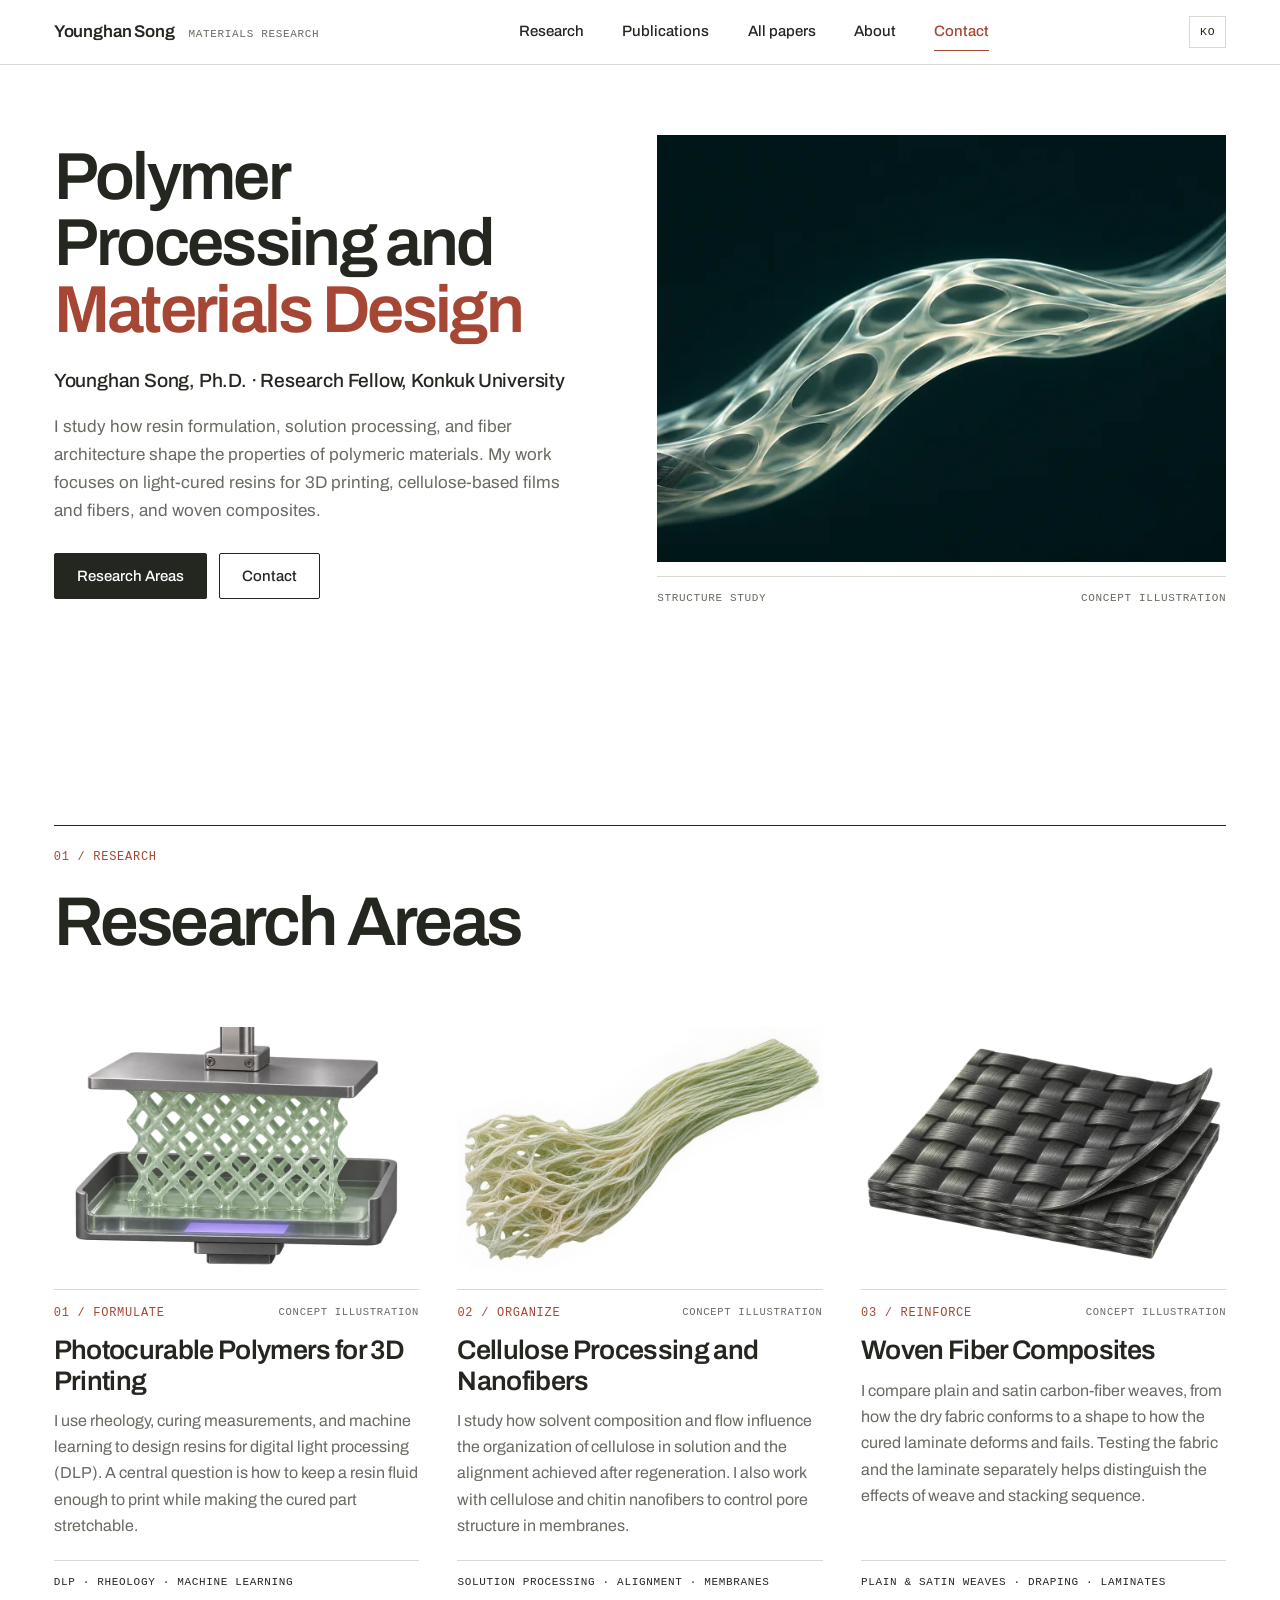
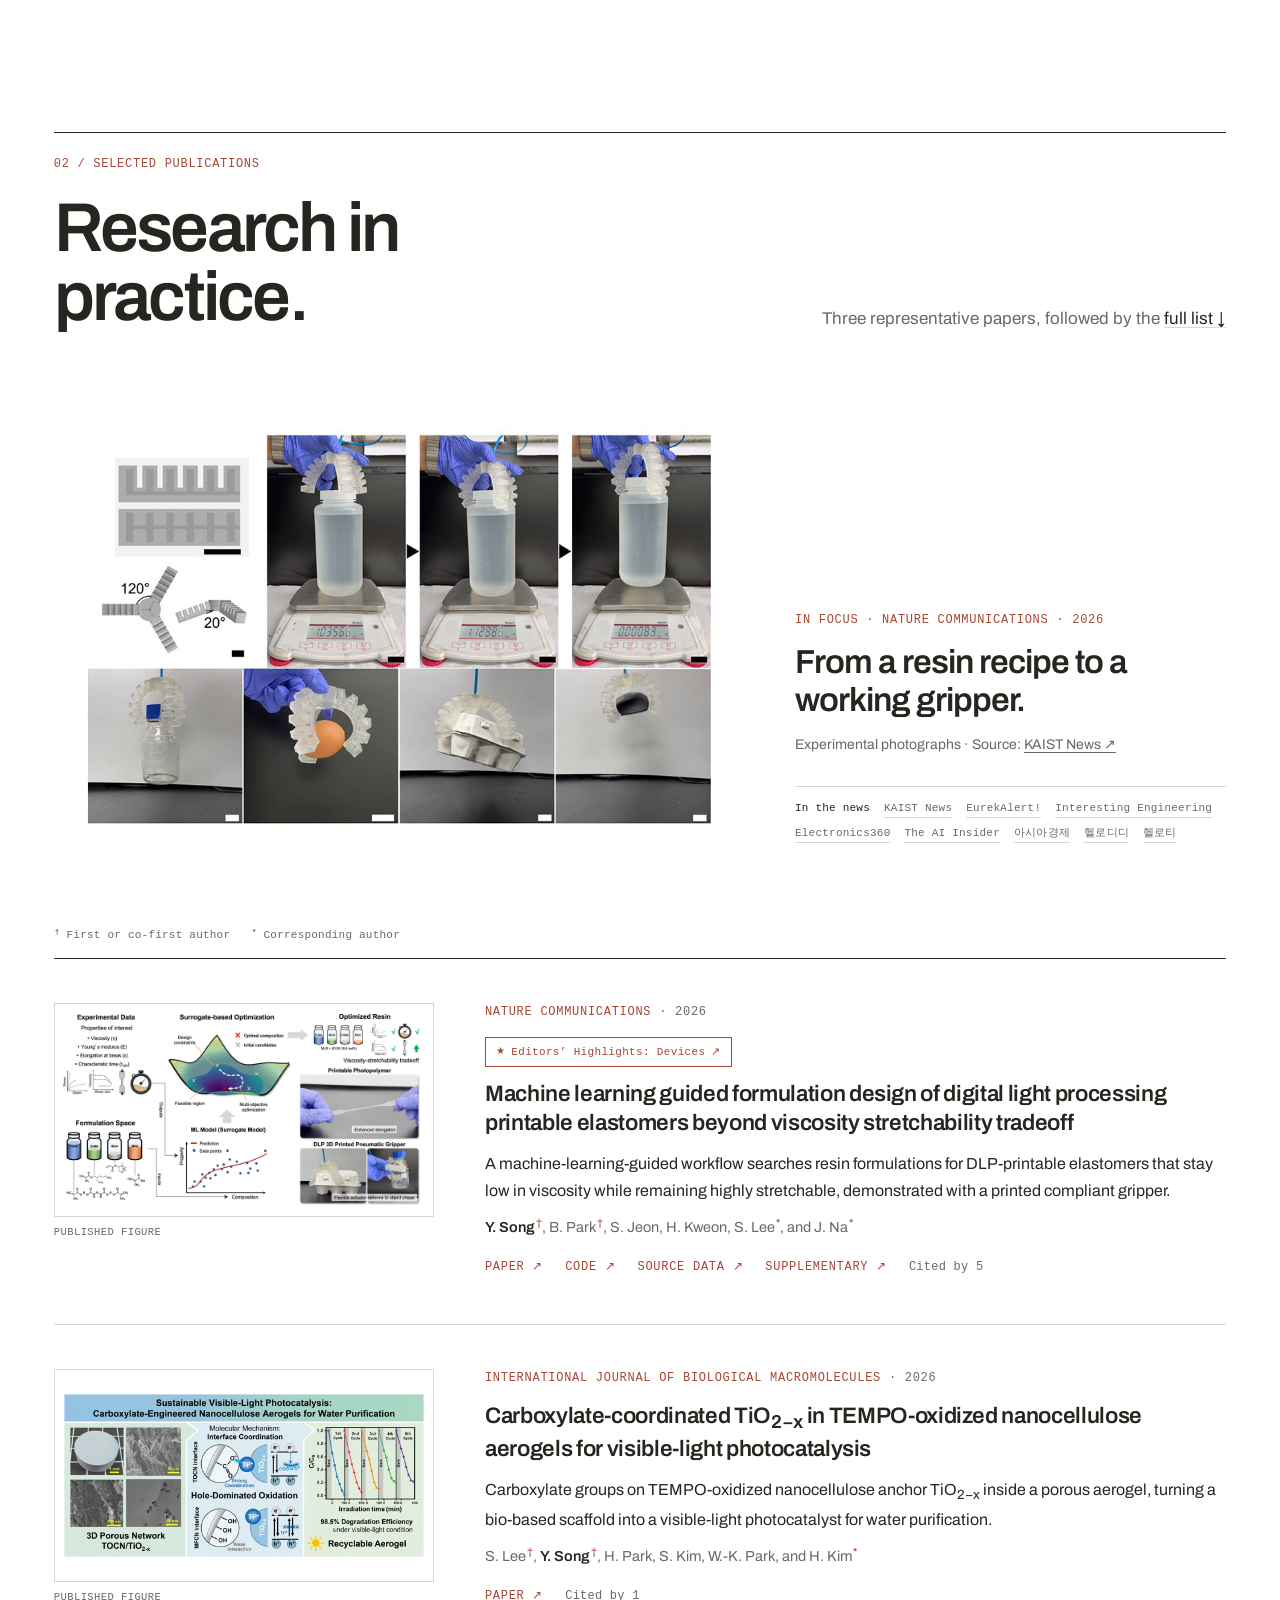
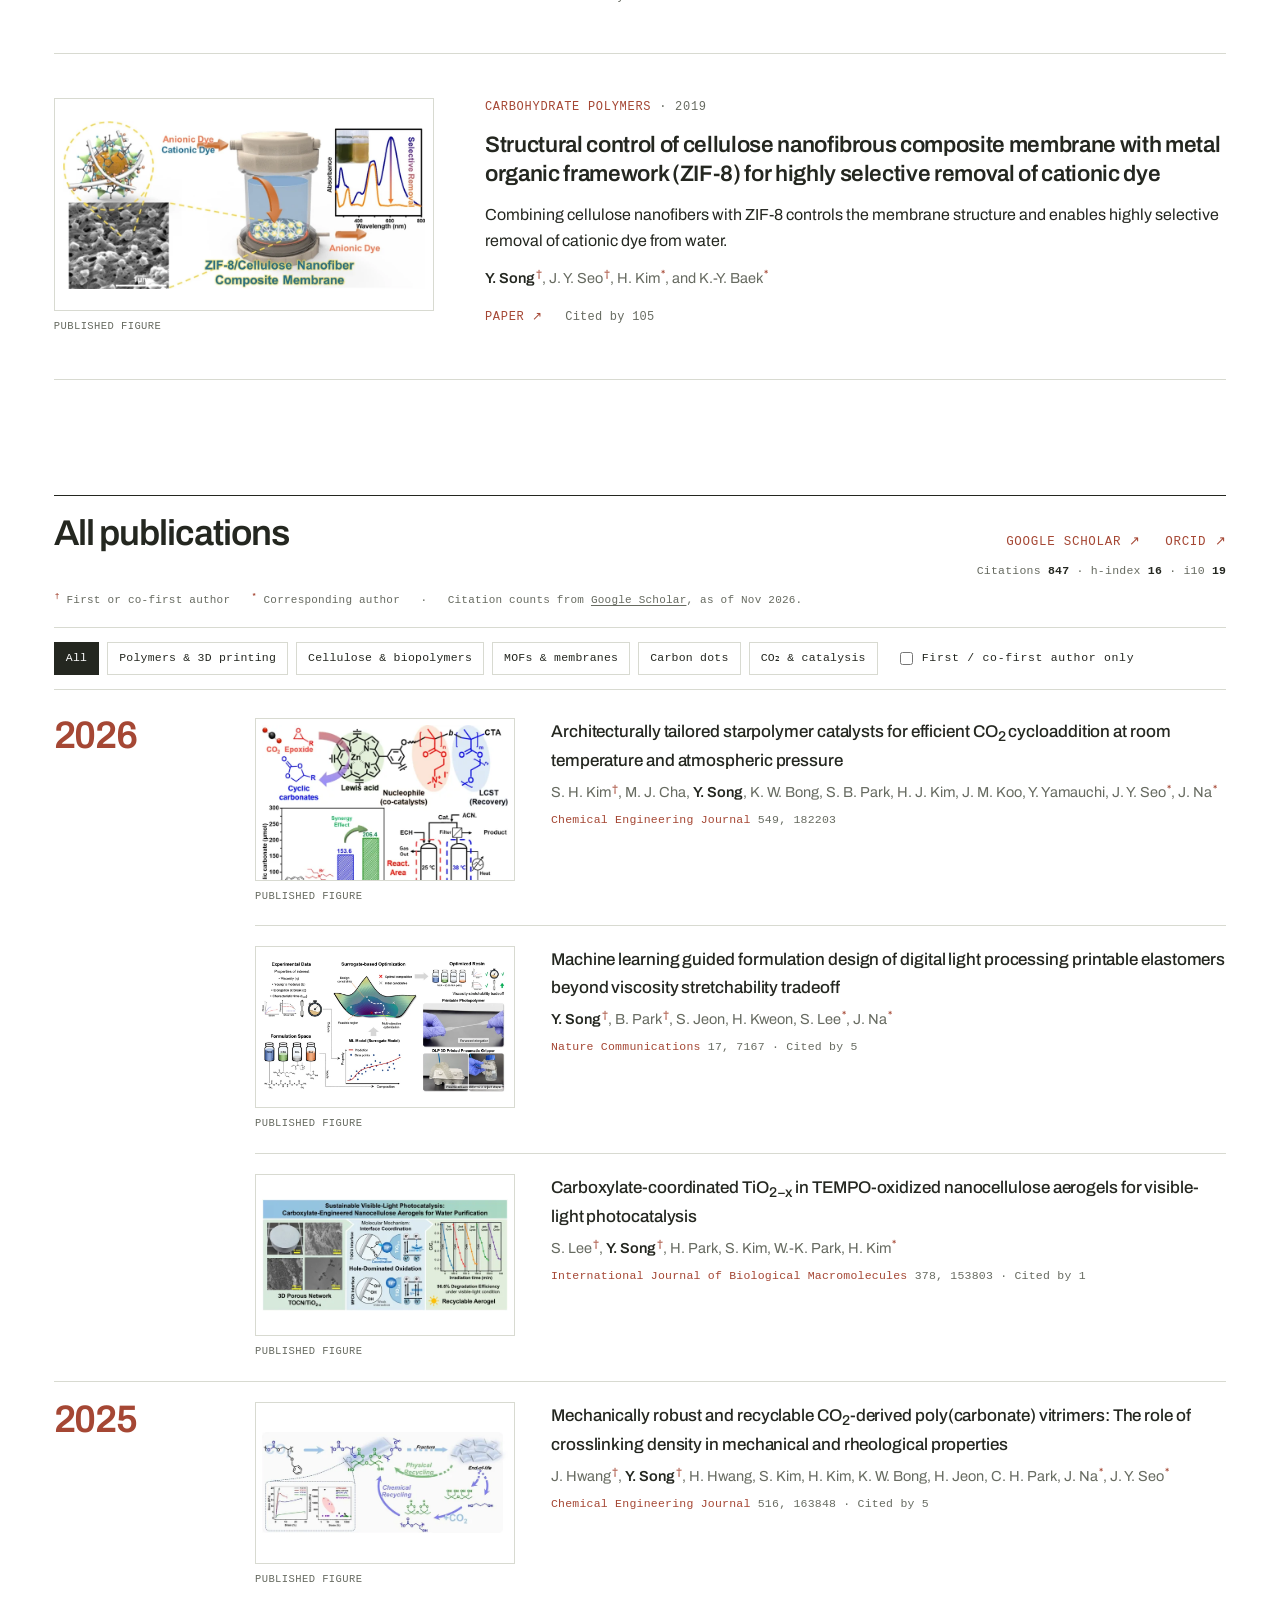
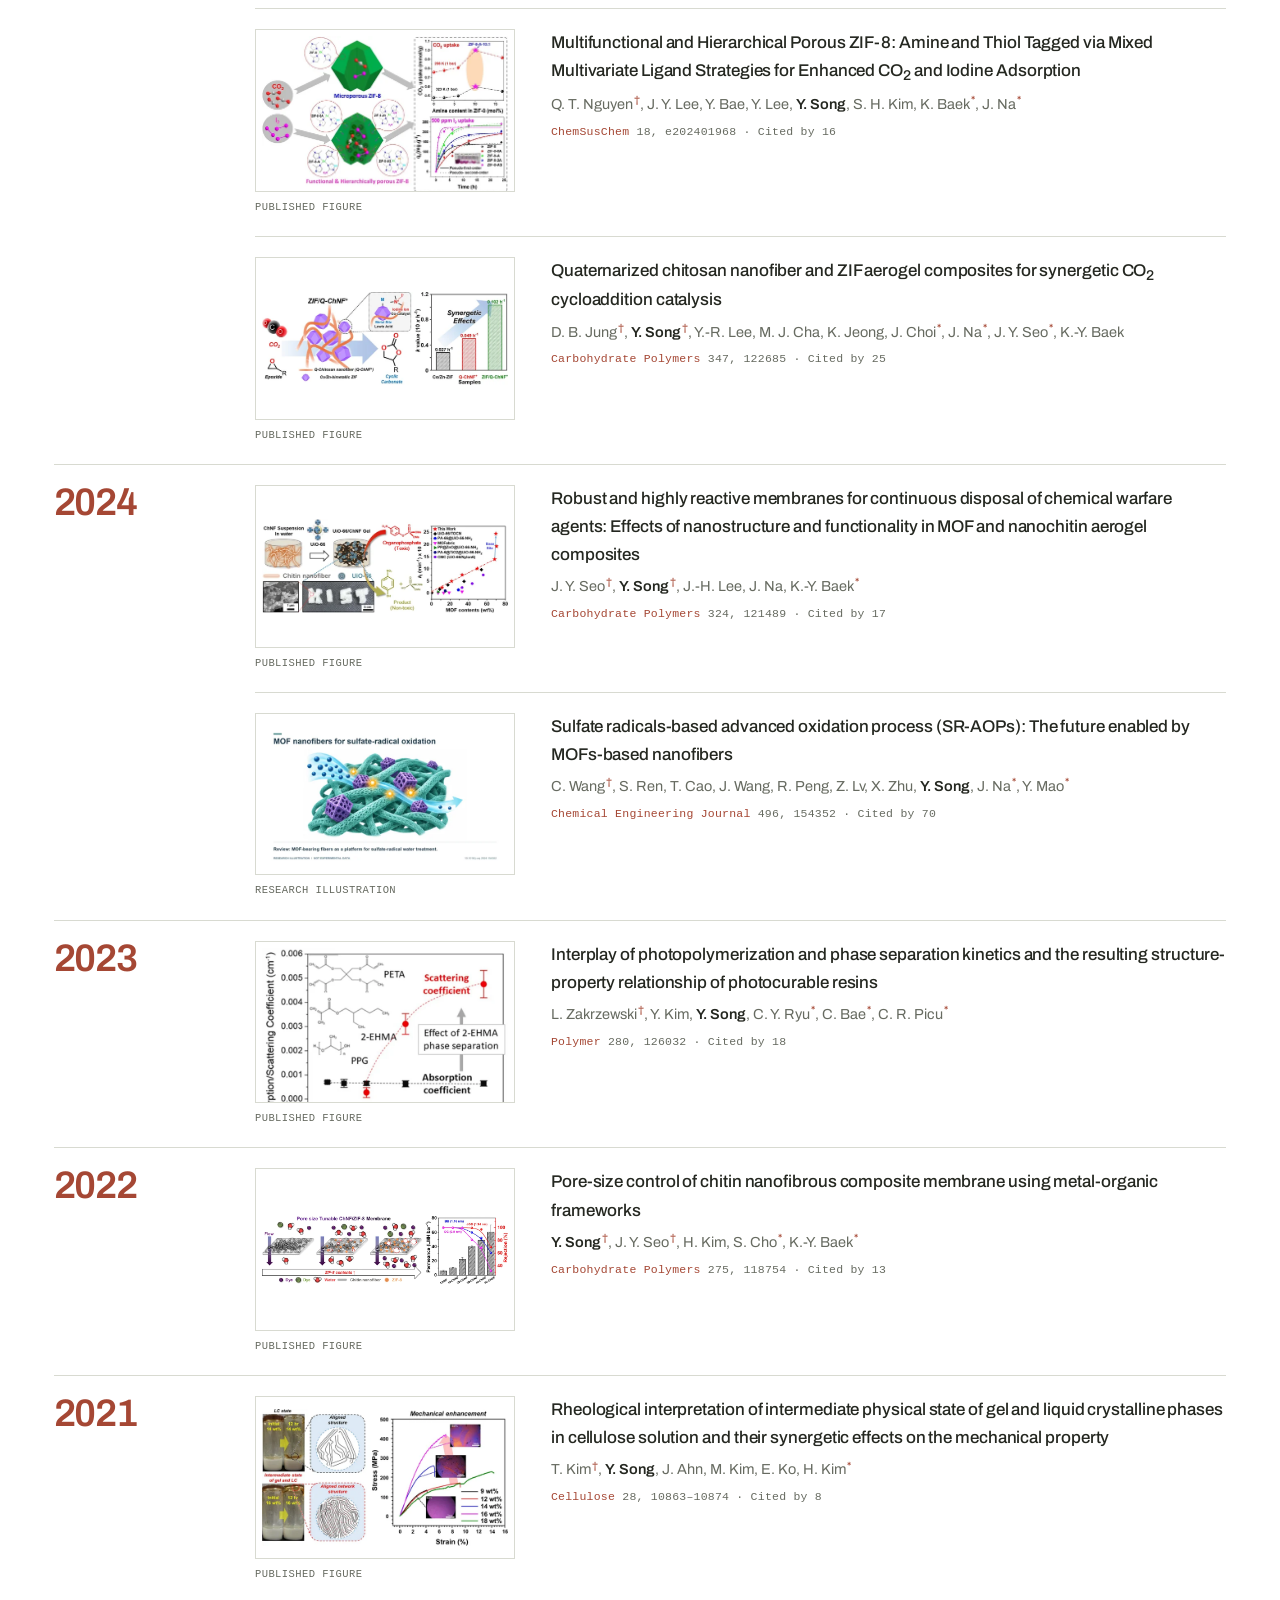
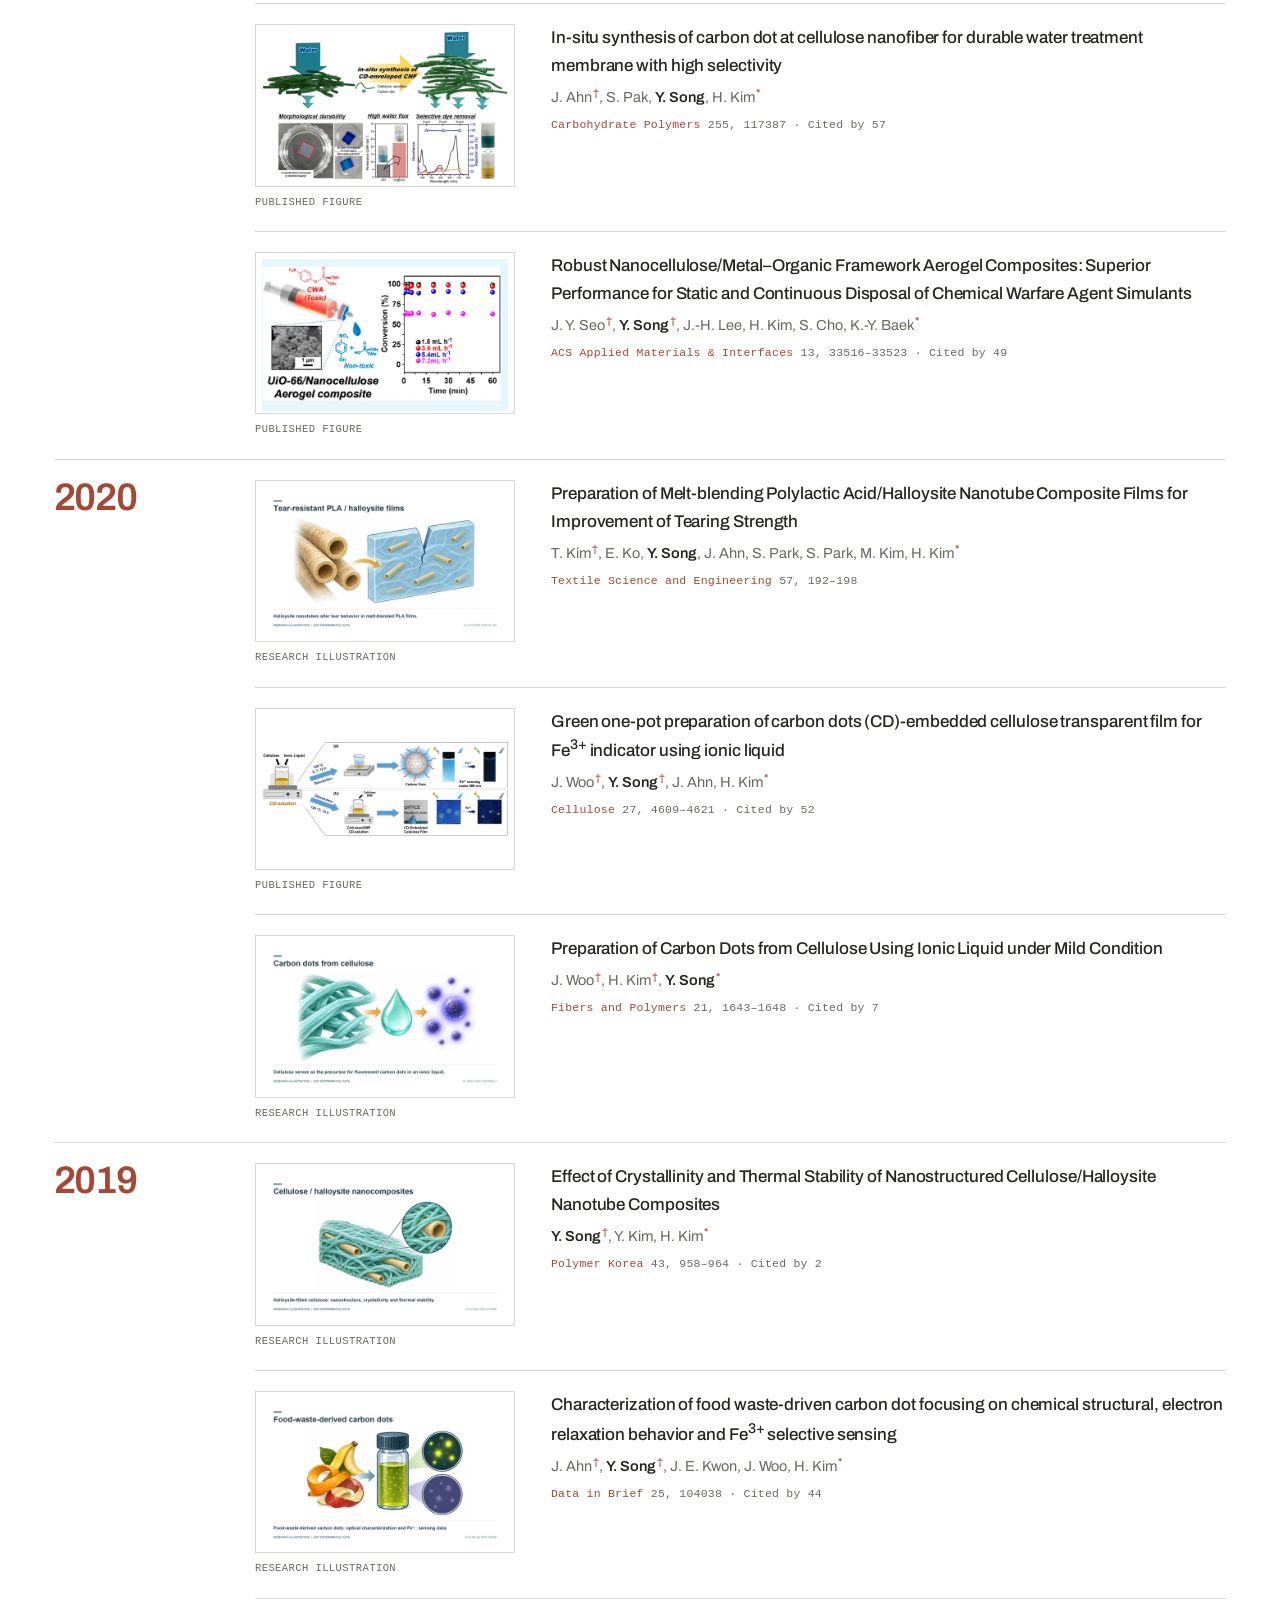
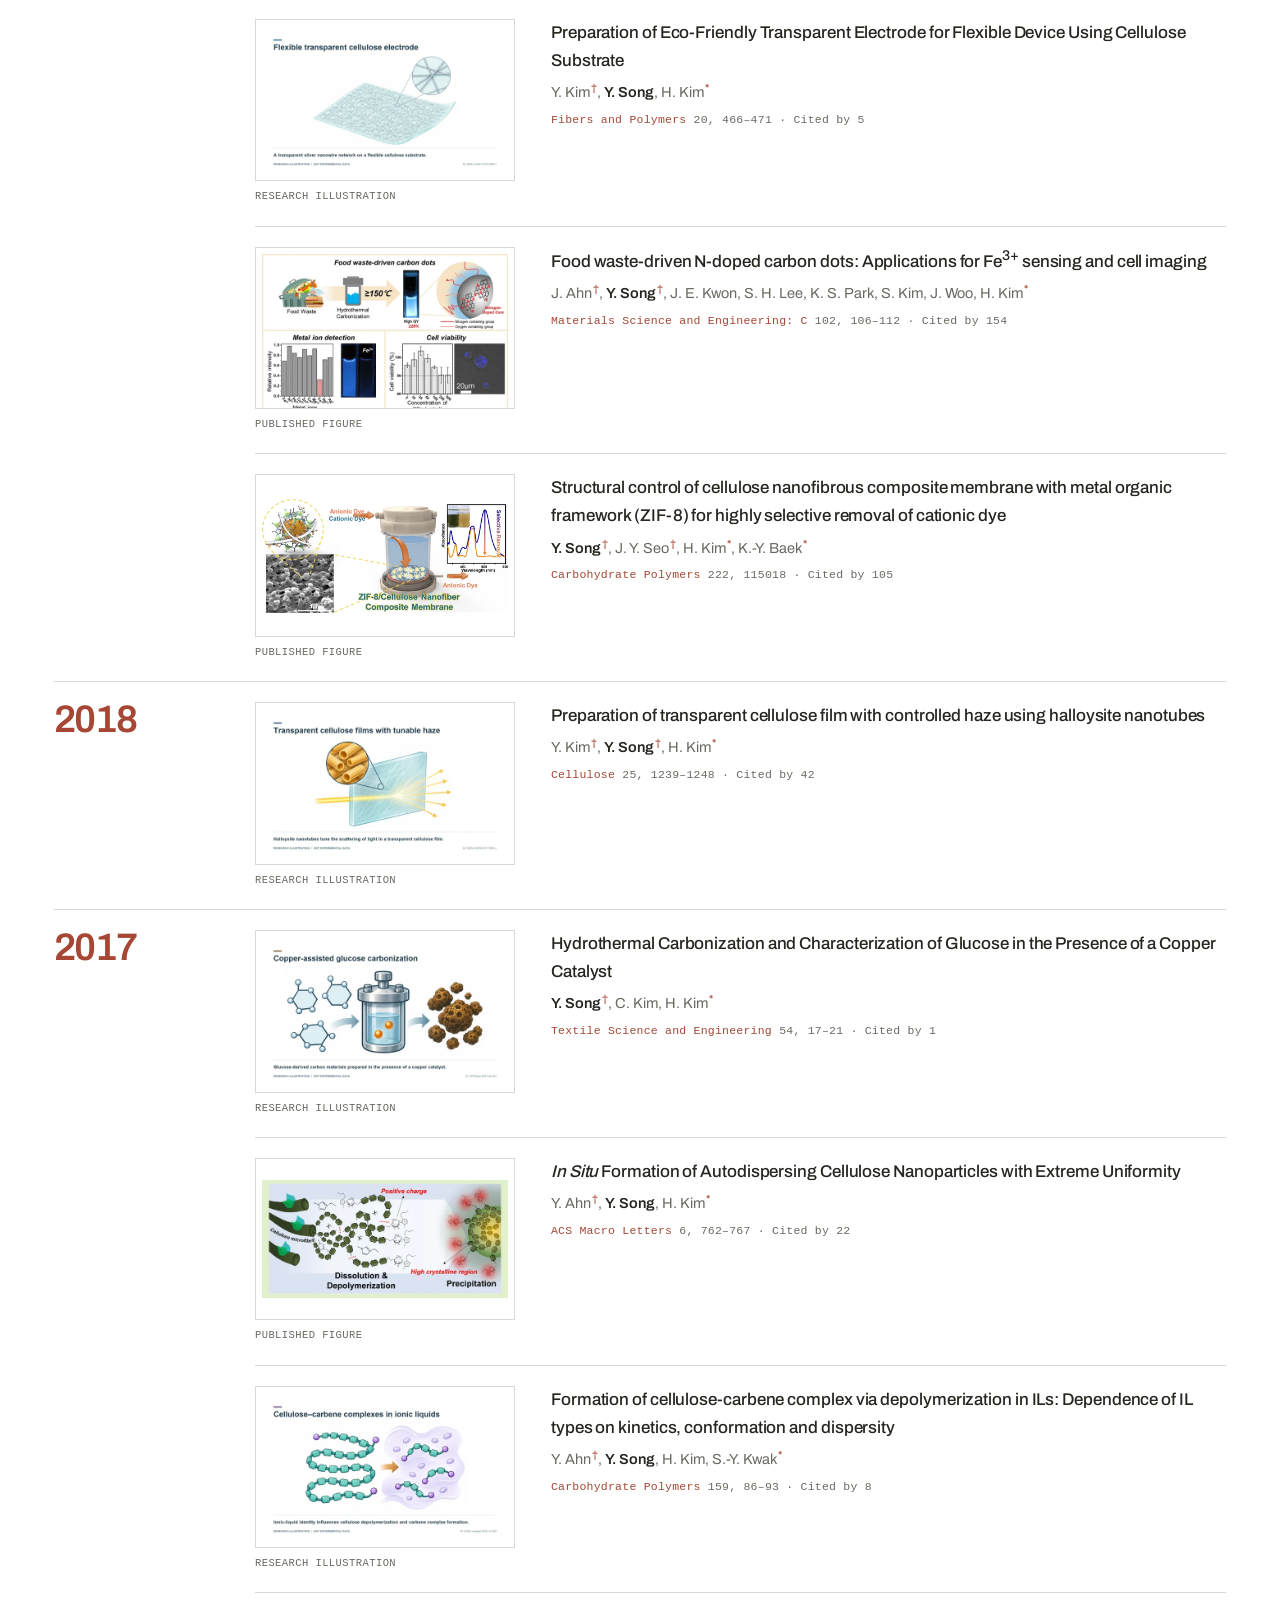
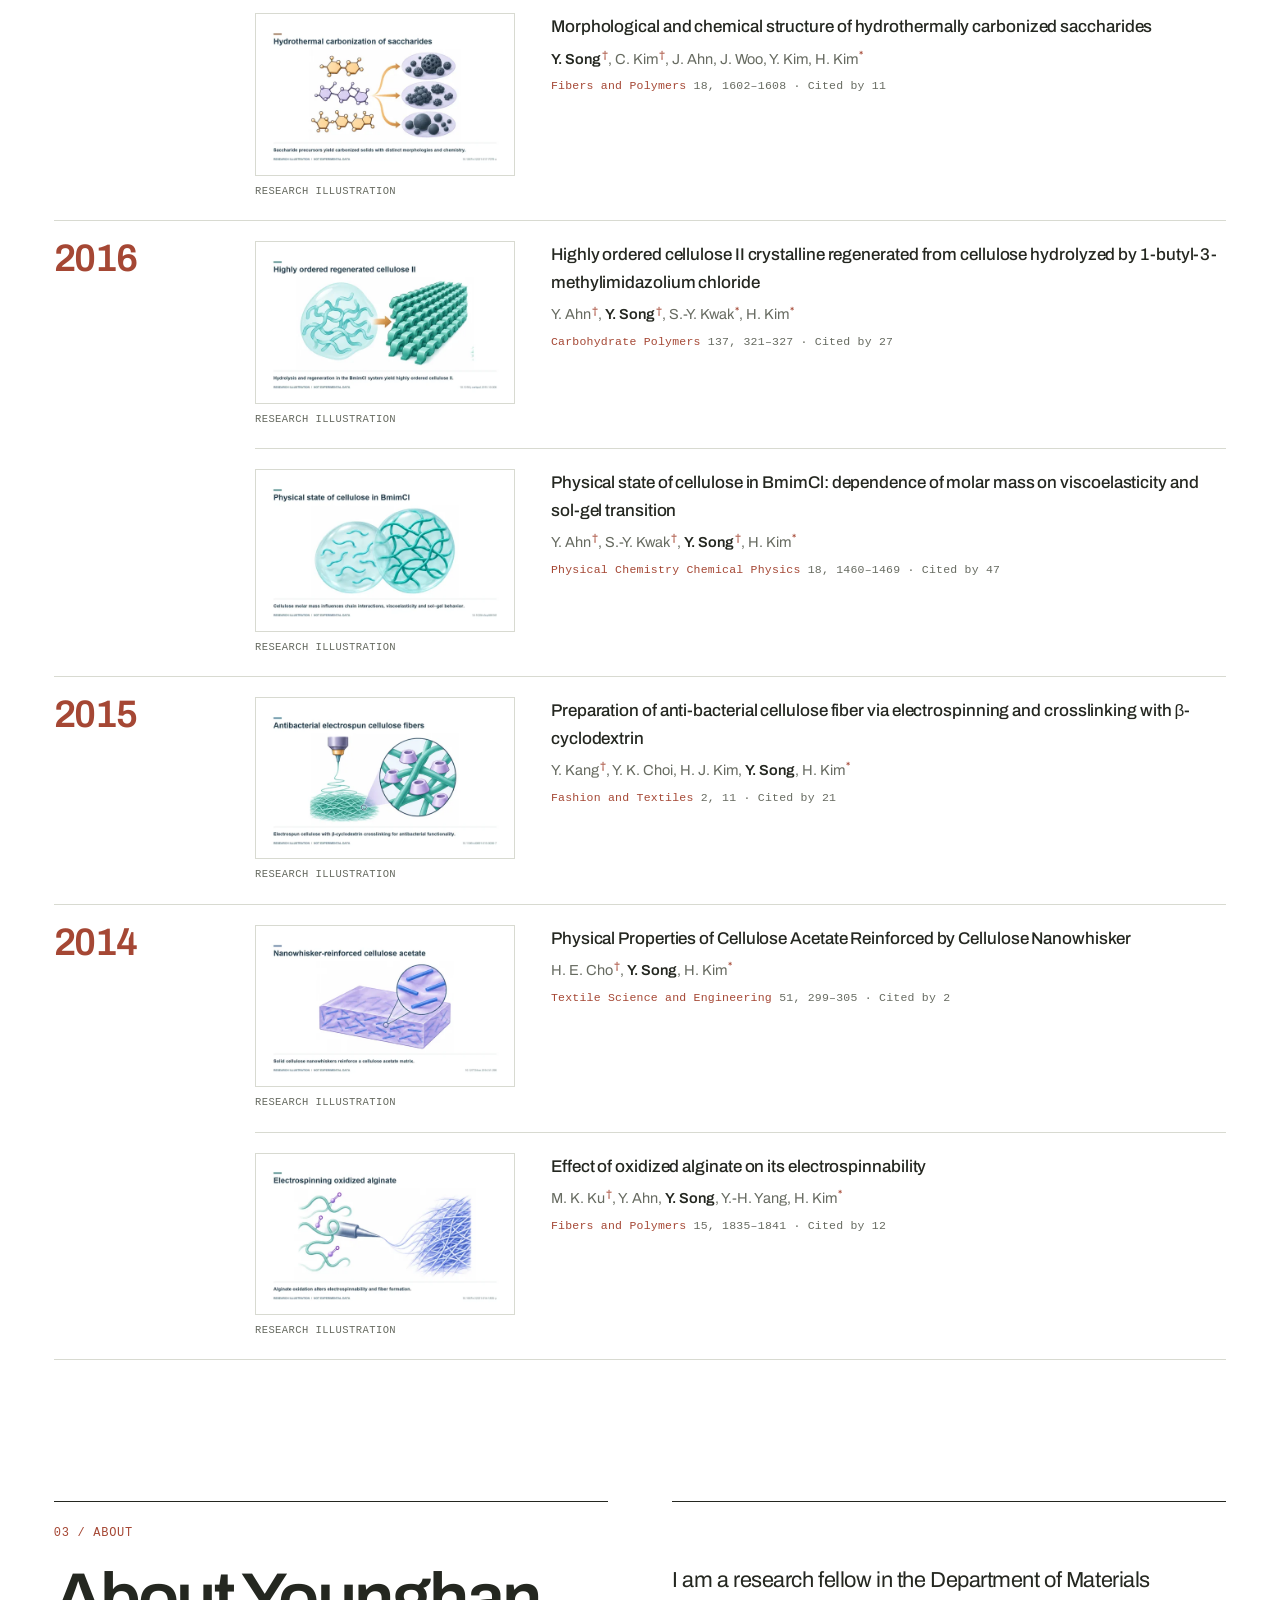
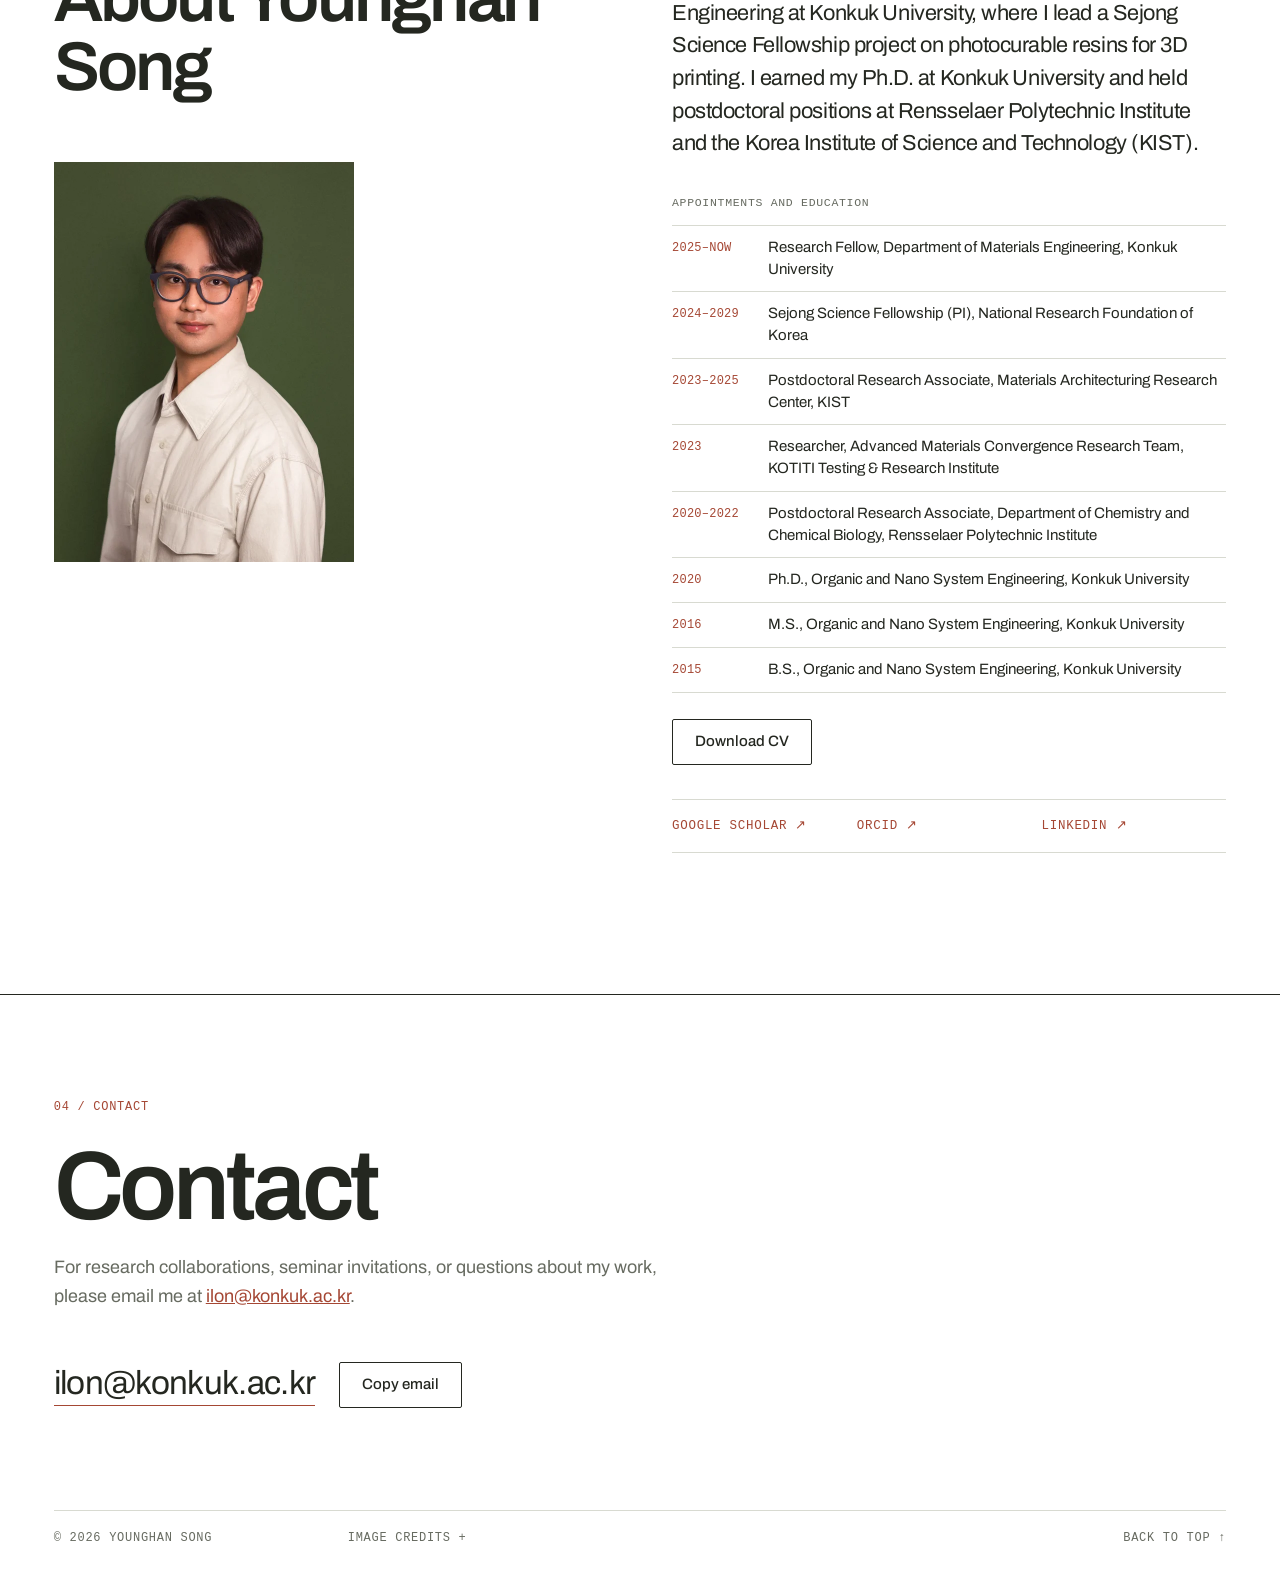
==== commit 05b4b579: "Move DLP news coverage into the In Focus block; translate photo label Co-Authored-By: Claude Opus 5." ====
--- a/index.html
+++ b/index.html
@@ -24,11 +24,11 @@
   <link rel="icon" href="assets/img/favicon.svg" type="image/svg+xml">
   <link rel="preload" href="assets/fonts/archivo-400.woff2" as="font" type="font/woff2" crossorigin>
   <link rel="preload" href="assets/fonts/archivo-600.woff2" as="font" type="font/woff2" crossorigin>
-  <link rel="stylesheet" href="assets/css/site.css?v=20261127065539">
-  <script src="assets/js/site.js?v=20261127065539" defer></script>
+  <link rel="stylesheet" href="assets/css/site.css?v=20261127071124">
+  <script src="assets/js/site.js?v=20261127071124" defer></script>
 </head>
 <body>
-  <a class="skip" href="#main">Skip to content</a>
+  <a class="skip" href="#main" data-i18n="ui.skip">Skip to content</a>
 
   <header class="topbar" id="top">
     <div class="wrap topbar-inner">
@@ -53,7 +53,7 @@
     <section class="hero wrap" aria-labelledby="hero-title">
       <div class="hero-copy">
         <h1 id="hero-title" data-i18n="hero.title">Polymer Processing and <span class="accent">Materials Design</span></h1>
-        <p class="hero-name"><span>Younghan Song, Ph.D.</span> · <span data-i18n="hero.affil">Research Fellow, Konkuk University</span></p>
+        <p class="hero-name" data-i18n="hero.name"><span>Younghan Song, Ph.D.</span> · <span>Research Fellow, Konkuk University</span></p>
         <p class="hero-intro" data-i18n="hero.intro">I study how resin formulation, solution processing, and fiber architecture shape the properties of polymeric materials. My work focuses on light-cured resins for 3D printing, cellulose-based films and fibers, and woven composites.</p>
         <div class="btn-row">
           <a class="btn btn-solid" href="#research" data-i18n="hero.btnResearch">Research Areas</a>
@@ -68,7 +68,7 @@
           data-credit="Conceptual illustration for this website, not an experimental image.">
           <img src="assets/img/hero-material-1000.webp" srcset="assets/img/hero-material-1000.webp 1000w, assets/img/hero-material.webp 1774w" sizes="(max-width: 1024px) 100vw, 640px" width="1774" height="887" fetchpriority="high"
             alt="Concept illustration: a translucent porous fiber ribbon twisting across a dark teal background, woven at one end and splitting into fine aligned fibers at the other.">
-          <span class="zoom mono" aria-hidden="true">Enlarge +</span>
+          <span class="zoom mono" aria-hidden="true" data-i18n="ui.enlarge">Enlarge +</span>
         </button>
         <figcaption class="mono"><span data-i18n="hero.figcap">Structure study</span><span class="fig-tag-inline" data-i18n="tag.concept">Concept illustration</span></figcaption>
       </figure>
@@ -90,7 +90,7 @@
             data-credit="Conceptual illustration for this website, not an experimental image.">
             <img src="assets/img/research-dlp-900.webp" width="900" height="600"
               alt="Concept illustration: a transparent lattice printed beneath a DLP build plate, rising from a resin vat above a light-curing window.">
-            <span class="zoom mono" aria-hidden="true">Enlarge +</span>
+            <span class="zoom mono" aria-hidden="true" data-i18n="ui.enlarge">Enlarge +</span>
           </button>
           <p class="item-label mono"><span>01 / FORMULATE</span><span data-i18n="tag.concept">Concept illustration</span></p>
           <h3 data-i18n="research.r1t">Photocurable Polymers for 3D Printing</h3>
@@ -106,7 +106,7 @@
             data-credit="Conceptual illustration for this website, not an experimental image.">
             <img src="assets/img/research-cellulose-900.webp" width="900" height="600"
               alt="Concept illustration: a porous nanofiber network transitioning into a bundle of aligned fibers." loading="lazy">
-            <span class="zoom mono" aria-hidden="true">Enlarge +</span>
+            <span class="zoom mono" aria-hidden="true" data-i18n="ui.enlarge">Enlarge +</span>
           </button>
           <p class="item-label mono"><span>02 / ORGANIZE</span><span data-i18n="tag.concept">Concept illustration</span></p>
           <h3 data-i18n="research.r2t">Cellulose Processing and Nanofibers</h3>
@@ -122,7 +122,7 @@
             data-credit="Conceptual illustration for this website, not an experimental image.">
             <img src="assets/img/research-composite-900.webp" width="900" height="600"
               alt="Concept illustration: woven fiber tows with fine filaments, stacked as a laminated carbon-fiber section with a lifted top ply." loading="lazy">
-            <span class="zoom mono" aria-hidden="true">Enlarge +</span>
+            <span class="zoom mono" aria-hidden="true" data-i18n="ui.enlarge">Enlarge +</span>
           </button>
           <p class="item-label mono"><span>03 / REINFORCE</span><span data-i18n="tag.concept">Concept illustration</span></p>
           <h3 data-i18n="research.r3t">Woven Fiber Composites</h3>
@@ -149,12 +149,22 @@
           data-credit-href="https://www.kaist.ac.kr/news/html/news/?GotoPage=5&amp;mng_no=66470&amp;mode=V">
           <img src="assets/img/gripper-photos.jpg" width="1000" height="647" loading="lazy"
             alt="Experimental photographs of a DLP-printed soft gripper grasping a water bottle, an egg, a carton and other objects.">
-          <span class="zoom mono" aria-hidden="true">Enlarge +</span>
+          <span class="zoom mono" aria-hidden="true" data-i18n="ui.enlarge">Enlarge +</span>
         </button>
         <figcaption class="feature-cap">
           <p class="mono">IN FOCUS · NATURE COMMUNICATIONS · 2026</p>
           <p class="feature-title" data-i18n="feature.title">From a resin recipe to a working gripper.</p>
           <p class="muted"><span data-i18n="tag.photo">Experimental photographs</span> · <span data-i18n="w.source">Source</span>: <a href="https://www.kaist.ac.kr/news/html/news/?GotoPage=5&amp;mng_no=66470&amp;mode=V" target="_blank" rel="noopener">KAIST News ↗</a></p>
+          <p class="news mono"><span class="news-label" data-i18n="news.label">In the news</span>
+            <a href="https://www.kaist.ac.kr/news/html/news/?GotoPage=5&amp;mng_no=66470&amp;mode=V" target="_blank" rel="noopener">KAIST News</a>
+            <a href="https://www.eurekalert.org/news-releases/1142057" target="_blank" rel="noopener">EurekAlert!</a>
+            <a href="https://interestingengineering.com/ai-robotics/soft-robotic-hand-grips-fragile-eggs" target="_blank" rel="noopener">Interesting Engineering</a>
+            <a href="https://electronics360.globalspec.com/article/24130/from-fragile-eggs-to-heavy-bottles-gripper-handles-all" target="_blank" rel="noopener">Electronics360</a>
+            <a href="https://theaiinsider.tech/2026/09/03/kaist-researchers-use-ai-to-develop-a-soft-3d-printed-robotic-hand-that-can-grip-an-egg-1-kg-water-bottle/" target="_blank" rel="noopener">The AI Insider</a>
+            <a href="https://view.asiae.co.kr/article/2026090108384570466" target="_blank" rel="noopener">아시아경제</a>
+            <a href="https://www.hellodd.com/news/articleView.html?idxno=113020" target="_blank" rel="noopener">헬로디디</a>
+            <a href="https://www.hellot.net/news/article.html?no=114671" target="_blank" rel="noopener">헬로티</a>
+          </p>
         </figcaption>
       </figure>
 
@@ -170,7 +180,7 @@
             data-credit-href="https://doi.org/10.1038/s41467-026-73735-4">
             <img src="assets/img/toc-2026-natcommun-fig1-900.webp" width="900" height="474" loading="lazy"
               alt="Figure 1 of the 2026 Nature Communications paper: formulation space and experimental data, a machine-learning surrogate model, surrogate-based optimization, and the optimized resin printed as a pneumatic gripper.">
-            <span class="zoom mono" aria-hidden="true">Enlarge +</span>
+            <span class="zoom mono" aria-hidden="true" data-i18n="ui.enlarge">Enlarge +</span>
           </button>
           <span class="fig-tag mono" data-i18n="tag.published">Published figure</span>
           </div>
@@ -187,16 +197,6 @@
               <a href="https://www.nature.com/articles/s41467-026-73735-4#MOESM1" target="_blank" rel="noopener">Supplementary ↗</a>
               <span class="cites" data-doi="10.1038/s41467-026-73735-4">Cited by 5</span>
             </p>
-            <p class="news mono"><span class="news-label" data-i18n="news.label">In the news</span>
-              <a href="https://www.kaist.ac.kr/news/html/news/?GotoPage=5&amp;mng_no=66470&amp;mode=V" target="_blank" rel="noopener">KAIST News</a>
-              <a href="https://www.eurekalert.org/news-releases/1142057" target="_blank" rel="noopener">EurekAlert!</a>
-              <a href="https://interestingengineering.com/ai-robotics/soft-robotic-hand-grips-fragile-eggs" target="_blank" rel="noopener">Interesting Engineering</a>
-              <a href="https://electronics360.globalspec.com/article/24130/from-fragile-eggs-to-heavy-bottles-gripper-handles-all" target="_blank" rel="noopener">Electronics360</a>
-              <a href="https://theaiinsider.tech/2026/09/03/kaist-researchers-use-ai-to-develop-a-soft-3d-printed-robotic-hand-that-can-grip-an-egg-1-kg-water-bottle/" target="_blank" rel="noopener">The AI Insider</a>
-              <a href="https://view.asiae.co.kr/article/2026090108384570466" target="_blank" rel="noopener">아시아경제</a>
-              <a href="https://www.hellodd.com/news/articleView.html?idxno=113020" target="_blank" rel="noopener">헬로디디</a>
-              <a href="https://www.hellot.net/news/article.html?no=114671" target="_blank" rel="noopener">헬로티</a>
-            </p>
           </div>
         </li>
 
@@ -210,7 +210,7 @@
             data-credit-href="https://doi.org/10.1016/j.ijbiomac.2026.153803">
             <img src="assets/img/toc-2026-j-ijbiomac-2026-153803-600.webp" srcset="assets/img/toc-2026-j-ijbiomac-2026-153803-600.webp 600w, assets/img/toc-2026-j-ijbiomac-2026-153803.webp 1800w" sizes="(max-width: 860px) 100vw, 380px" loading="lazy"
               alt="Graphical abstract of the 2026 International Journal of Biological Macromolecules paper: a porous TEMPO-oxidized nanocellulose aerogel with TiO2−x, its interface coordination, and visible-light degradation results.">
-            <span class="zoom mono" aria-hidden="true">Enlarge +</span>
+            <span class="zoom mono" aria-hidden="true" data-i18n="ui.enlarge">Enlarge +</span>
           </button>
           <span class="fig-tag mono" data-i18n="tag.published">Published figure</span>
           </div>
@@ -236,7 +236,7 @@
             data-credit-href="https://doi.org/10.1016/j.carbpol.2019.115018">
             <img src="assets/img/toc-2019-cellulose-zif8-900.webp" width="900" height="418" loading="lazy"
               alt="Graphical abstract of the 2019 Carbohydrate Polymers paper: ZIF-8 / cellulose nanofiber composite membrane in a filtration cell, an SEM image, and absorbance spectra showing selective removal of cationic dye.">
-            <span class="zoom mono" aria-hidden="true">Enlarge +</span>
+            <span class="zoom mono" aria-hidden="true" data-i18n="ui.enlarge">Enlarge +</span>
           </button>
           <span class="fig-tag mono" data-i18n="tag.published">Published figure</span>
           </div>
@@ -606,7 +606,7 @@
       <div class="about-body">
         <p class="about-lead" data-i18n="about.lead">I am a research fellow in the Department of Materials Engineering at Konkuk University, where I lead a Sejong Science Fellowship project on photocurable resins for 3D printing. I earned my Ph.D. at Konkuk University and held postdoctoral positions at Rensselaer Polytechnic Institute and the Korea Institute of Science and Technology (KIST).</p>
         <h3 class="cv-title mono" data-i18n="about.cvTitle">Appointments and Education</h3>
-        <dl class="cv">
+        <dl class="cv" data-i18n="about.cvList">
           <dt class="mono" data-i18n="about.now">2025–now</dt><dd data-i18n="about.cv1">Research Fellow, Department of Materials Engineering, Konkuk University</dd>
           <dt class="mono">2024–2029</dt><dd data-i18n="about.cv2">Sejong Science Fellowship (PI), National Research Foundation of Korea</dd>
           <dt class="mono">2023–2025</dt><dd data-i18n="about.cv3">Postdoctoral Research Associate, Materials Architecturing Research Center, KIST</dd>
@@ -642,7 +642,7 @@
         <details class="credits">
           <summary data-i18n="credits.summary">Image credits</summary>
           <div class="credits-body">
-            <p>The homepage and research-area images are conceptual illustrations rather than experimental images.</p>
+            <p data-i18n="credits.concept">The homepage and research-area images are conceptual illustrations rather than experimental images.</p>
             <p><strong>Publication figures</strong>: table-of-contents graphics in the publication list are the published images (Elsevier, Springer Nature, ACS, Wiley), shown unaltered and linked to each paper. Where no published graphic was available, the list shows a research illustration prepared by the author; these are tagged "Research illustration" beside the image and marked "Research illustration / not experimental data". Featured: published graphical abstracts of the 2019 <em>Carbohydrate Polymers</em> and 2026 <em>Int. J. Biol. Macromol.</em> papers (© Elsevier), and Fig. 1 of the 2026 <em>Nature Communications</em> paper (CC BY 4.0), shown unaltered.</p>
             <p><strong>Gripper photographs</strong>: <a href="https://www.kaist.ac.kr/news/html/news/?GotoPage=5&amp;mng_no=66470&amp;mode=V" target="_blank" rel="noopener">KAIST News ↗</a></p>
             <p><strong>Typeface</strong>: Archivo (<a href="assets/fonts/Archivo-OFL.txt">SIL Open Font License</a>). Design references: <a href="https://mai.seoultech.ac.kr/" target="_blank" rel="noopener">MAI, SeoulTech</a> and <a href="https://kihoon-son.github.io/#publications" target="_blank" rel="noopener">Kihoon Son</a>. <a href="concepts/">Earlier design studies</a>.</p>
--- a/assets/css/site.css
+++ b/assets/css/site.css
@@ -398,3 +398,8 @@
 .contact-lede a { color: var(--accent); }
 html[lang="ko"] body { word-break: keep-all; }
 @media (max-width: 720px) { .brand { margin-right: auto; } .lang-toggle { order: 2; margin-left: 0; } .menu-toggle { order: 3; } }
+.cv .cv-group { padding-top: 18px; border-bottom-color: var(--ink); color: var(--ink); font-weight: 600; letter-spacing: .04em; }
+.cv dt.cv-group { font-size: 12.5px; }
+html[lang="ko"] .cv { grid-template-columns: 104px 1fr; }
+html[lang="ko"] .hero h1 .accent { white-space: nowrap; }
+.feature-cap .news { margin-top: 16px; padding-top: 12px; border-top: 1px solid var(--line); }
